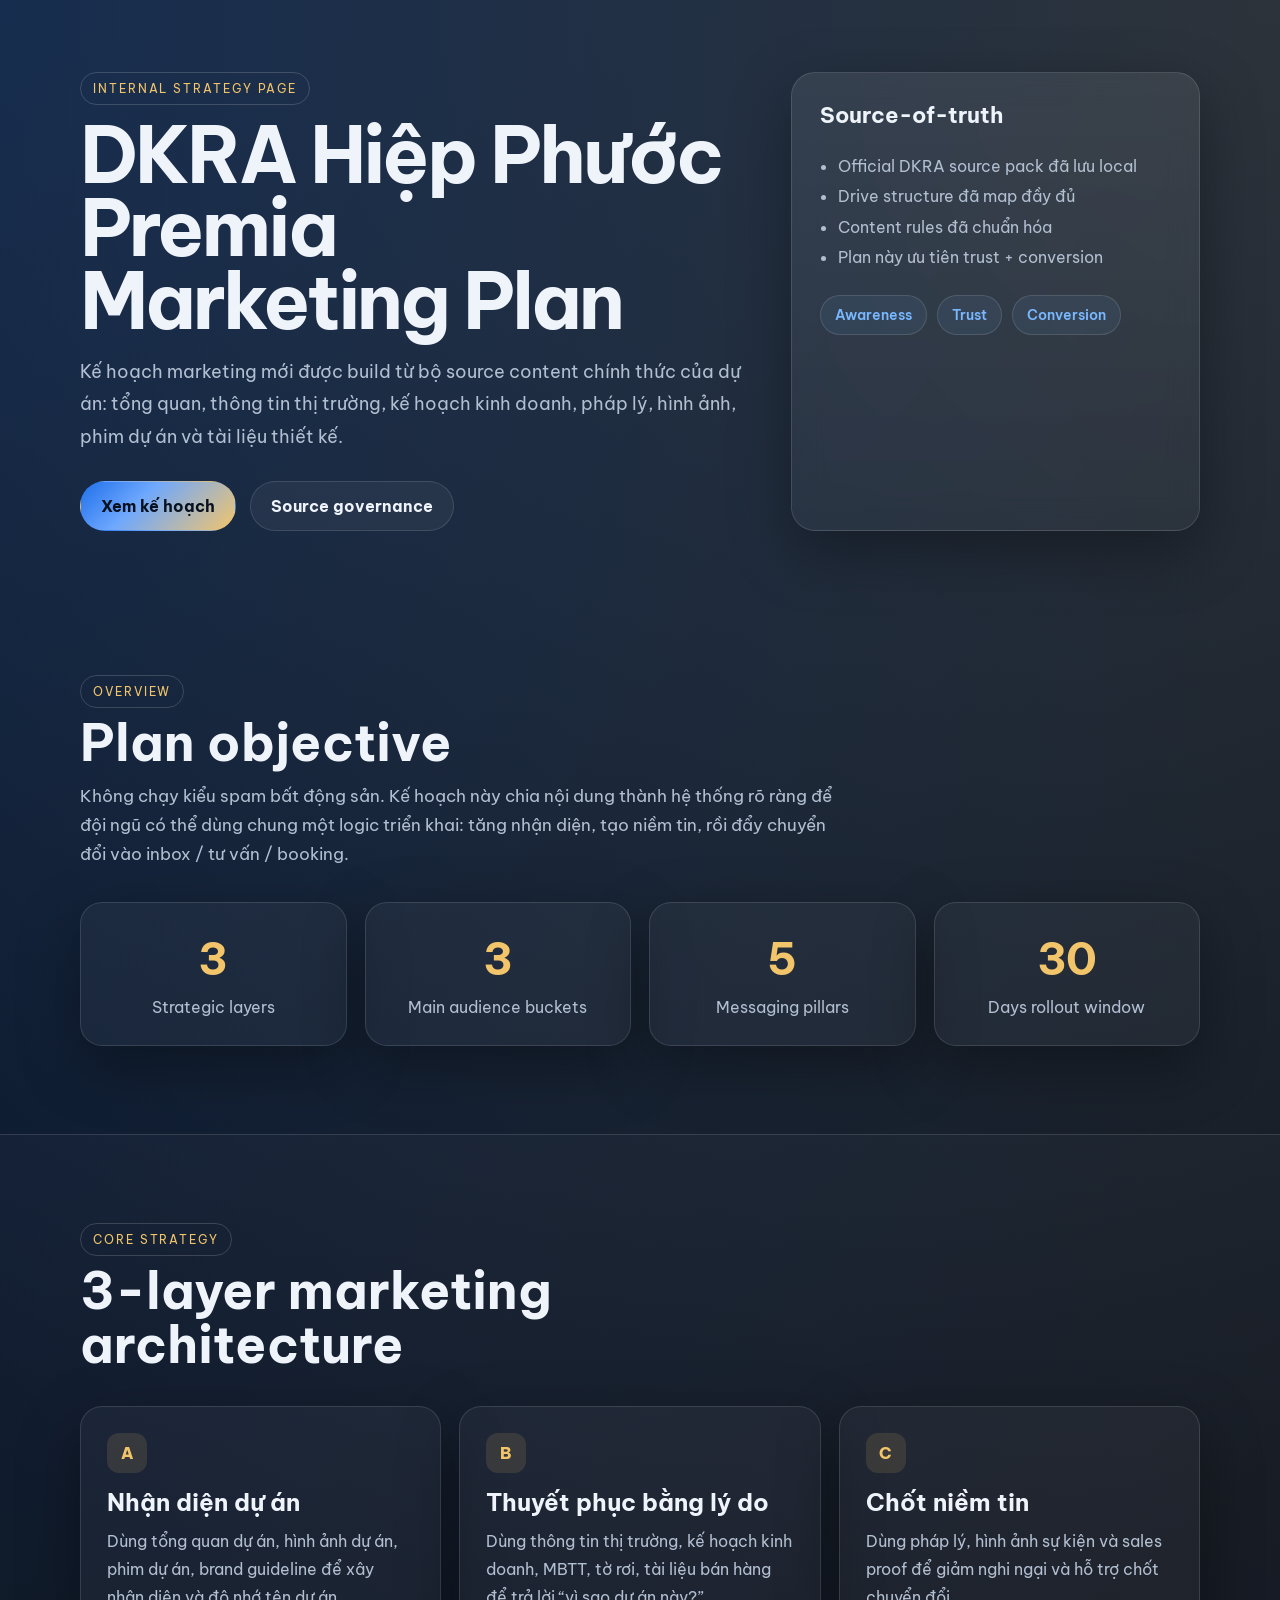
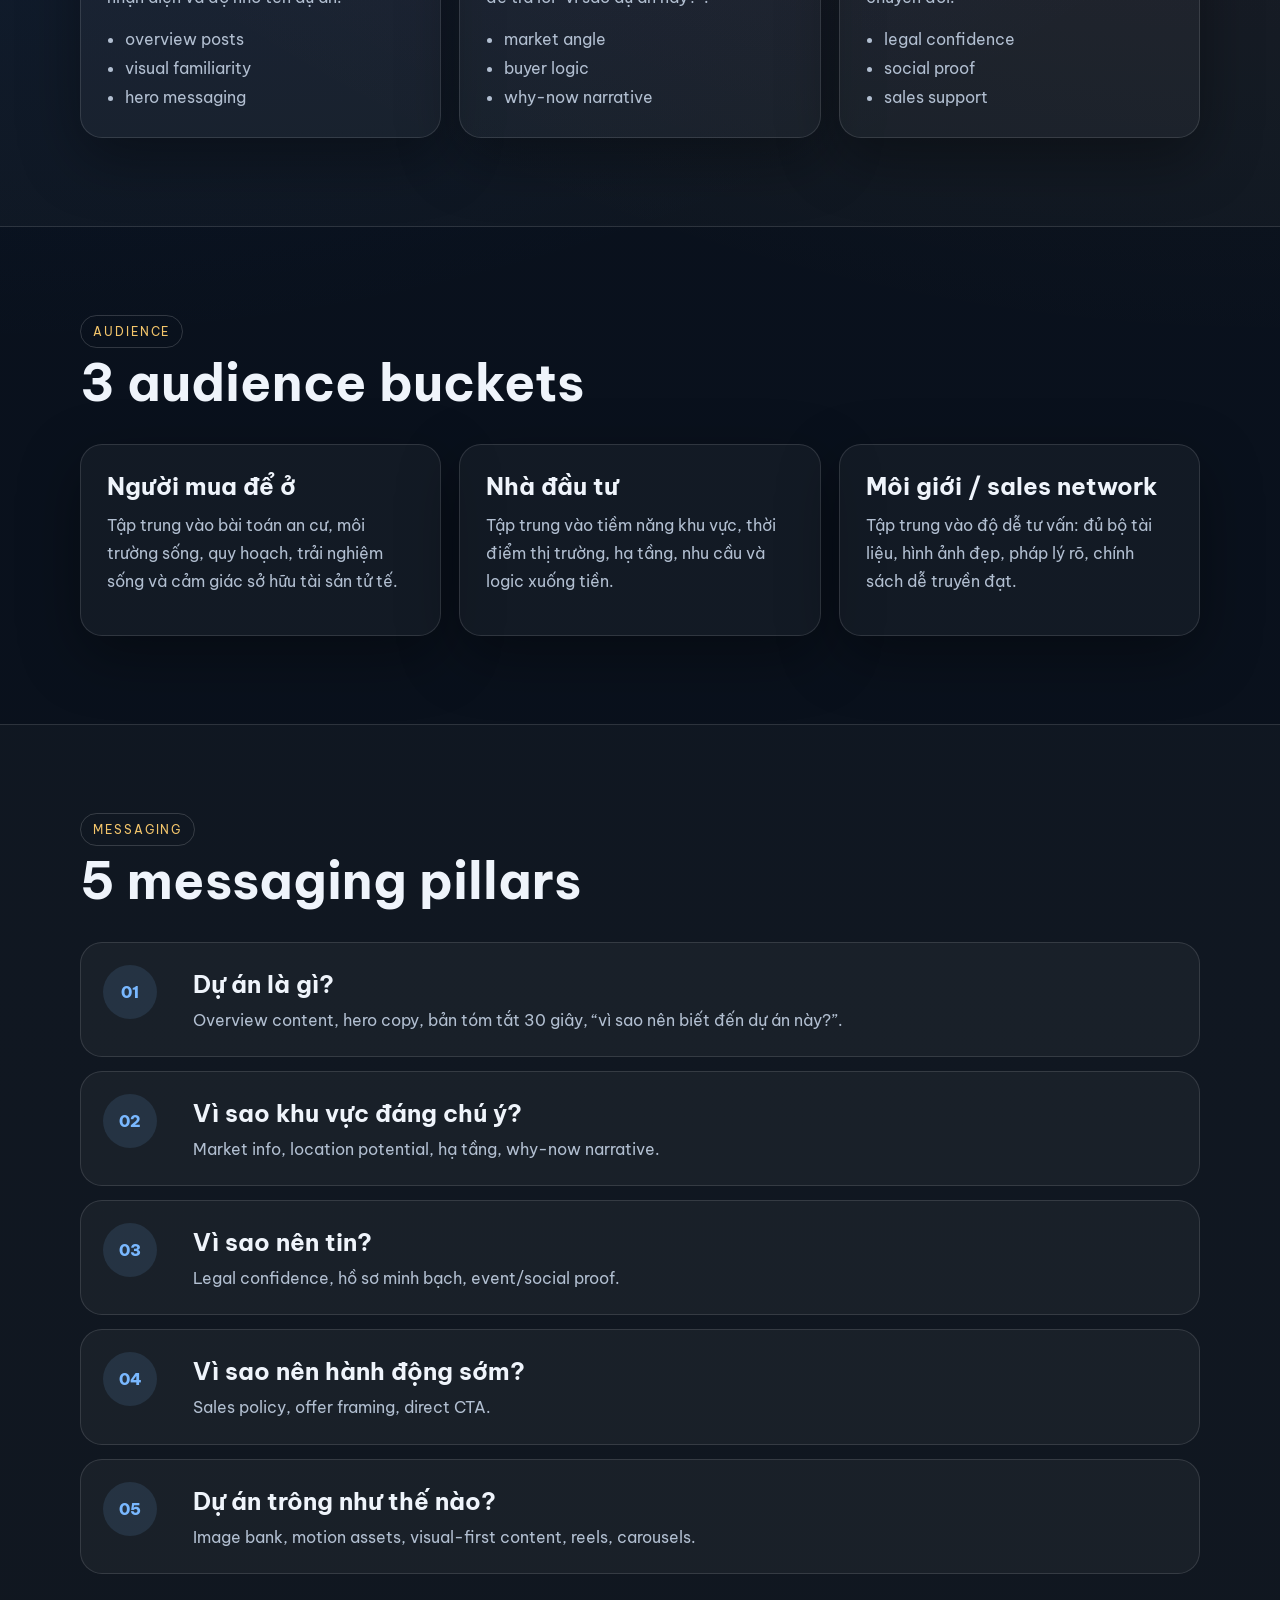
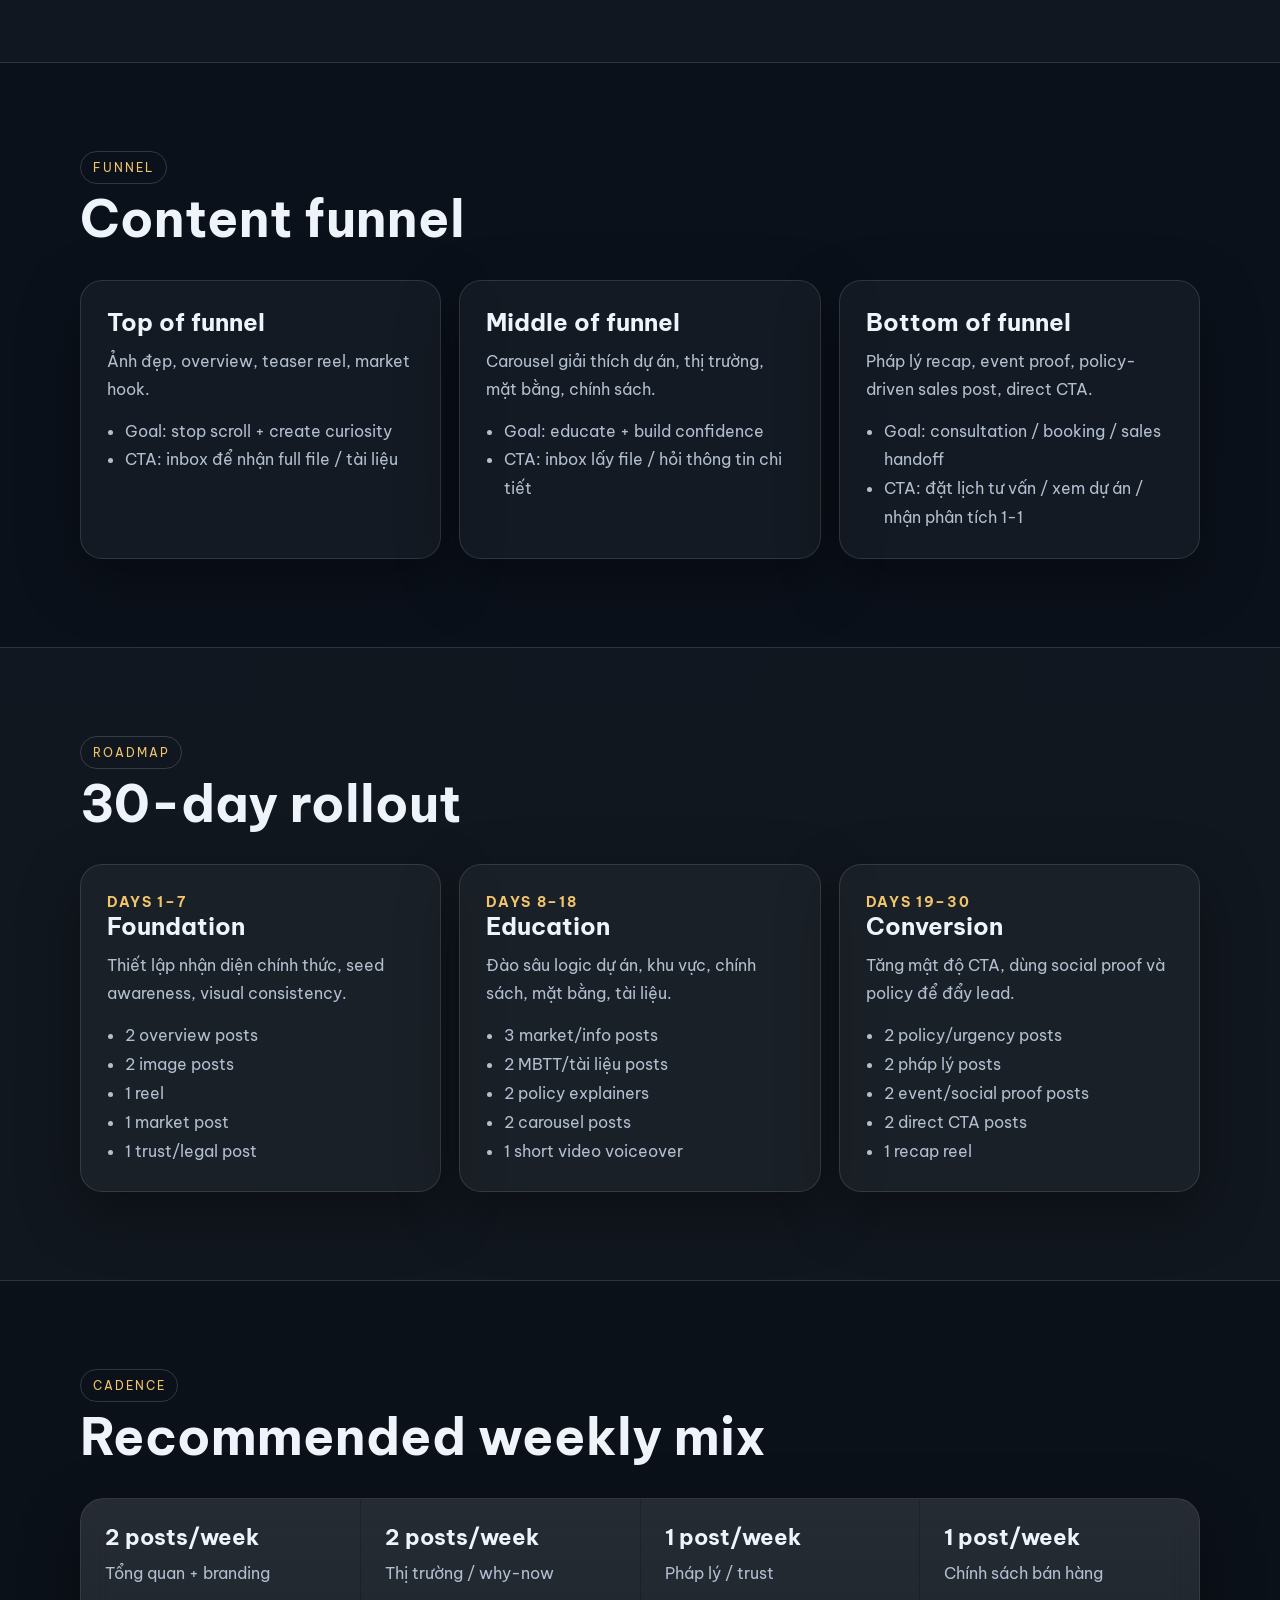
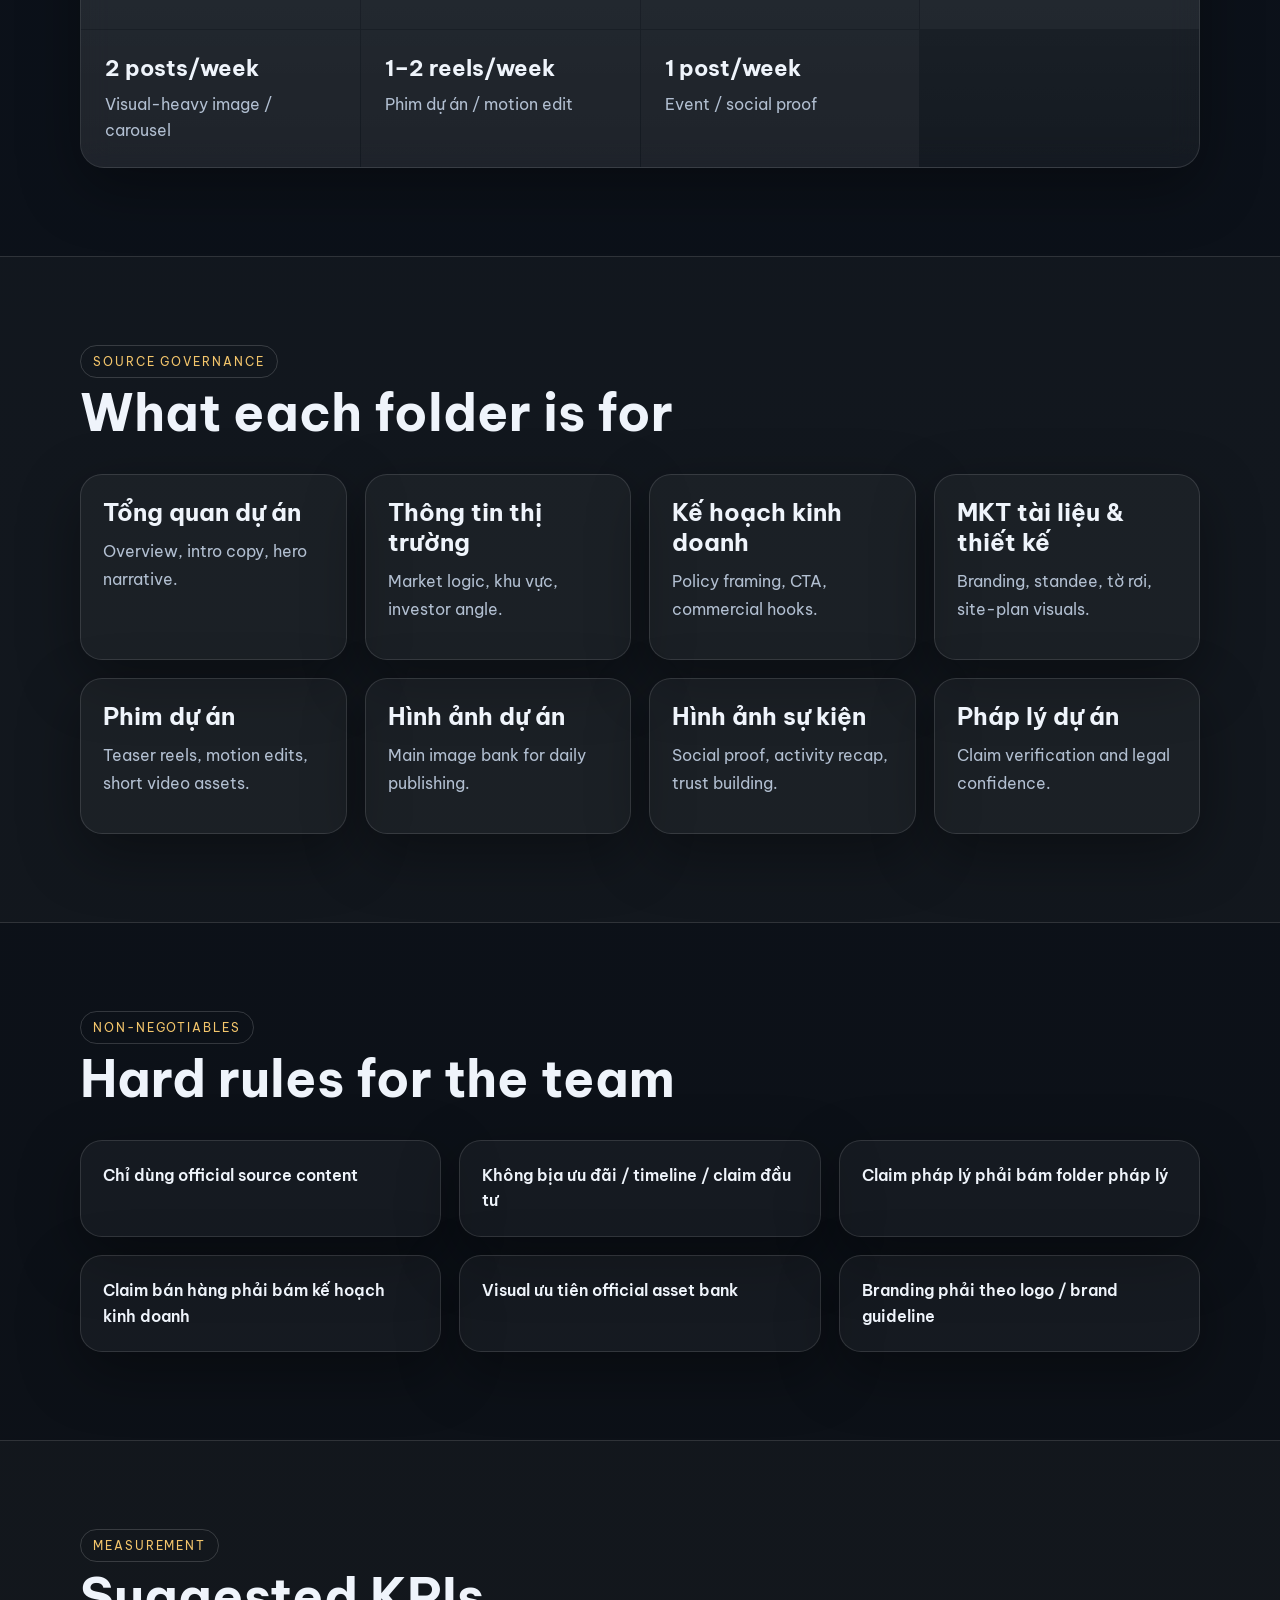
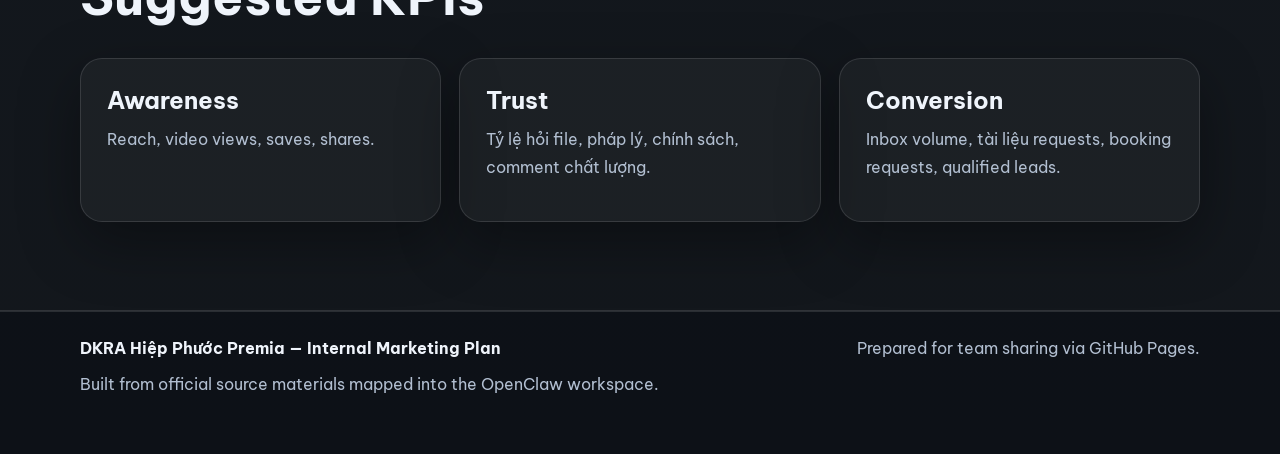
==== index.html @ 844ad2e3 "Initial DKRA Hiep Phuoc Premia marketing plan landing page" ====
<!doctype html>
<html lang="vi">
<head>
  <meta charset="utf-8" />
  <meta name="viewport" content="width=device-width, initial-scale=1" />
  <title>DKRA Hiệp Phước Premia — Marketing Plan</title>
  <meta name="description" content="Landing page nội bộ trình bày marketing plan cho DKRA Hiệp Phước Premia, xây dựng từ bộ source content chính thức." />
  <link rel="preconnect" href="https://fonts.googleapis.com">
  <link rel="preconnect" href="https://fonts.gstatic.com" crossorigin>
  <link href="https://fonts.googleapis.com/css2?family=Be+Vietnam+Pro:wght@400;500;600;700;800&display=swap" rel="stylesheet">
  <link rel="stylesheet" href="./styles.css" />
</head>
<body>
  <div class="page-shell">
    <header class="hero">
      <div class="container hero-grid">
        <div class="hero-copy">
          <span class="kicker">INTERNAL STRATEGY PAGE</span>
          <h1>DKRA Hiệp Phước Premia<br/>Marketing Plan</h1>
          <p class="lede">
            Kế hoạch marketing mới được build từ bộ source content chính thức của dự án:
            tổng quan, thông tin thị trường, kế hoạch kinh doanh, pháp lý, hình ảnh, phim dự án và tài liệu thiết kế.
          </p>
          <div class="hero-actions">
            <a class="btn btn-primary" href="#plan">Xem kế hoạch</a>
            <a class="btn btn-secondary" href="#sources">Source governance</a>
          </div>
        </div>
        <div class="hero-card glass">
          <h3>Source-of-truth</h3>
          <ul>
            <li>Official DKRA source pack đã lưu local</li>
            <li>Drive structure đã map đầy đủ</li>
            <li>Content rules đã chuẩn hóa</li>
            <li>Plan này ưu tiên trust + conversion</li>
          </ul>
          <div class="pill-row">
            <span>Awareness</span>
            <span>Trust</span>
            <span>Conversion</span>
          </div>
        </div>
      </div>
    </header>

    <main>
      <section class="section" id="overview">
        <div class="container">
          <div class="section-head">
            <span class="eyebrow">Overview</span>
            <h2>Plan objective</h2>
            <p>
              Không chạy kiểu spam bất động sản. Kế hoạch này chia nội dung thành hệ thống rõ ràng để đội ngũ có thể
              dùng chung một logic triển khai: tăng nhận diện, tạo niềm tin, rồi đẩy chuyển đổi vào inbox / tư vấn / booking.
            </p>
          </div>
          <div class="stats-grid">
            <article class="stat-card"><strong>3</strong><span>Strategic layers</span></article>
            <article class="stat-card"><strong>3</strong><span>Main audience buckets</span></article>
            <article class="stat-card"><strong>5</strong><span>Messaging pillars</span></article>
            <article class="stat-card"><strong>30</strong><span>Days rollout window</span></article>
          </div>
        </div>
      </section>

      <section class="section alt" id="plan">
        <div class="container">
          <div class="section-head">
            <span class="eyebrow">Core strategy</span>
            <h2>3-layer marketing architecture</h2>
          </div>
          <div class="card-grid three">
            <article class="info-card">
              <div class="num">A</div>
              <h3>Nhận diện dự án</h3>
              <p>Dùng tổng quan dự án, hình ảnh dự án, phim dự án, brand guideline để xây nhận diện và độ nhớ tên dự án.</p>
              <ul>
                <li>overview posts</li>
                <li>visual familiarity</li>
                <li>hero messaging</li>
              </ul>
            </article>
            <article class="info-card">
              <div class="num">B</div>
              <h3>Thuyết phục bằng lý do</h3>
              <p>Dùng thông tin thị trường, kế hoạch kinh doanh, MBTT, tờ rơi, tài liệu bán hàng để trả lời “vì sao dự án này?”.</p>
              <ul>
                <li>market angle</li>
                <li>buyer logic</li>
                <li>why-now narrative</li>
              </ul>
            </article>
            <article class="info-card">
              <div class="num">C</div>
              <h3>Chốt niềm tin</h3>
              <p>Dùng pháp lý, hình ảnh sự kiện và sales proof để giảm nghi ngại và hỗ trợ chốt chuyển đổi.</p>
              <ul>
                <li>legal confidence</li>
                <li>social proof</li>
                <li>sales support</li>
              </ul>
            </article>
          </div>
        </div>
      </section>

      <section class="section" id="audience">
        <div class="container">
          <div class="section-head">
            <span class="eyebrow">Audience</span>
            <h2>3 audience buckets</h2>
          </div>
          <div class="card-grid three">
            <article class="info-card compact">
              <h3>Người mua để ở</h3>
              <p>Tập trung vào bài toán an cư, môi trường sống, quy hoạch, trải nghiệm sống và cảm giác sở hữu tài sản tử tế.</p>
            </article>
            <article class="info-card compact">
              <h3>Nhà đầu tư</h3>
              <p>Tập trung vào tiềm năng khu vực, thời điểm thị trường, hạ tầng, nhu cầu và logic xuống tiền.</p>
            </article>
            <article class="info-card compact">
              <h3>Môi giới / sales network</h3>
              <p>Tập trung vào độ dễ tư vấn: đủ bộ tài liệu, hình ảnh đẹp, pháp lý rõ, chính sách dễ truyền đạt.</p>
            </article>
          </div>
        </div>
      </section>

      <section class="section alt" id="pillars">
        <div class="container">
          <div class="section-head">
            <span class="eyebrow">Messaging</span>
            <h2>5 messaging pillars</h2>
          </div>
          <div class="timeline">
            <div class="timeline-item"><span>01</span><div><h3>Dự án là gì?</h3><p>Overview content, hero copy, bản tóm tắt 30 giây, “vì sao nên biết đến dự án này?”.</p></div></div>
            <div class="timeline-item"><span>02</span><div><h3>Vì sao khu vực đáng chú ý?</h3><p>Market info, location potential, hạ tầng, why-now narrative.</p></div></div>
            <div class="timeline-item"><span>03</span><div><h3>Vì sao nên tin?</h3><p>Legal confidence, hồ sơ minh bạch, event/social proof.</p></div></div>
            <div class="timeline-item"><span>04</span><div><h3>Vì sao nên hành động sớm?</h3><p>Sales policy, offer framing, direct CTA.</p></div></div>
            <div class="timeline-item"><span>05</span><div><h3>Dự án trông như thế nào?</h3><p>Image bank, motion assets, visual-first content, reels, carousels.</p></div></div>
          </div>
        </div>
      </section>

      <section class="section" id="funnel">
        <div class="container">
          <div class="section-head">
            <span class="eyebrow">Funnel</span>
            <h2>Content funnel</h2>
          </div>
          <div class="card-grid three">
            <article class="info-card">
              <h3>Top of funnel</h3>
              <p>Ảnh đẹp, overview, teaser reel, market hook.</p>
              <ul>
                <li>Goal: stop scroll + create curiosity</li>
                <li>CTA: inbox để nhận full file / tài liệu</li>
              </ul>
            </article>
            <article class="info-card">
              <h3>Middle of funnel</h3>
              <p>Carousel giải thích dự án, thị trường, mặt bằng, chính sách.</p>
              <ul>
                <li>Goal: educate + build confidence</li>
                <li>CTA: inbox lấy file / hỏi thông tin chi tiết</li>
              </ul>
            </article>
            <article class="info-card">
              <h3>Bottom of funnel</h3>
              <p>Pháp lý recap, event proof, policy-driven sales post, direct CTA.</p>
              <ul>
                <li>Goal: consultation / booking / sales handoff</li>
                <li>CTA: đặt lịch tư vấn / xem dự án / nhận phân tích 1-1</li>
              </ul>
            </article>
          </div>
        </div>
      </section>

      <section class="section alt" id="roadmap">
        <div class="container">
          <div class="section-head">
            <span class="eyebrow">Roadmap</span>
            <h2>30-day rollout</h2>
          </div>
          <div class="phase-grid">
            <article class="phase-card">
              <span>Days 1–7</span>
              <h3>Foundation</h3>
              <p>Thiết lập nhận diện chính thức, seed awareness, visual consistency.</p>
              <ul>
                <li>2 overview posts</li>
                <li>2 image posts</li>
                <li>1 reel</li>
                <li>1 market post</li>
                <li>1 trust/legal post</li>
              </ul>
            </article>
            <article class="phase-card">
              <span>Days 8–18</span>
              <h3>Education</h3>
              <p>Đào sâu logic dự án, khu vực, chính sách, mặt bằng, tài liệu.</p>
              <ul>
                <li>3 market/info posts</li>
                <li>2 MBTT/tài liệu posts</li>
                <li>2 policy explainers</li>
                <li>2 carousel posts</li>
                <li>1 short video voiceover</li>
              </ul>
            </article>
            <article class="phase-card">
              <span>Days 19–30</span>
              <h3>Conversion</h3>
              <p>Tăng mật độ CTA, dùng social proof và policy để đẩy lead.</p>
              <ul>
                <li>2 policy/urgency posts</li>
                <li>2 pháp lý posts</li>
                <li>2 event/social proof posts</li>
                <li>2 direct CTA posts</li>
                <li>1 recap reel</li>
              </ul>
            </article>
          </div>
        </div>
      </section>

      <section class="section" id="cadence">
        <div class="container">
          <div class="section-head">
            <span class="eyebrow">Cadence</span>
            <h2>Recommended weekly mix</h2>
          </div>
          <div class="mix-board glass">
            <div><strong>2 posts/week</strong><span>Tổng quan + branding</span></div>
            <div><strong>2 posts/week</strong><span>Thị trường / why-now</span></div>
            <div><strong>1 post/week</strong><span>Pháp lý / trust</span></div>
            <div><strong>1 post/week</strong><span>Chính sách bán hàng</span></div>
            <div><strong>2 posts/week</strong><span>Visual-heavy image / carousel</span></div>
            <div><strong>1–2 reels/week</strong><span>Phim dự án / motion edit</span></div>
            <div><strong>1 post/week</strong><span>Event / social proof</span></div>
          </div>
        </div>
      </section>

      <section class="section alt" id="sources">
        <div class="container">
          <div class="section-head">
            <span class="eyebrow">Source governance</span>
            <h2>What each folder is for</h2>
          </div>
          <div class="source-grid">
            <article><h3>Tổng quan dự án</h3><p>Overview, intro copy, hero narrative.</p></article>
            <article><h3>Thông tin thị trường</h3><p>Market logic, khu vực, investor angle.</p></article>
            <article><h3>Kế hoạch kinh doanh</h3><p>Policy framing, CTA, commercial hooks.</p></article>
            <article><h3>MKT tài liệu & thiết kế</h3><p>Branding, standee, tờ rơi, site-plan visuals.</p></article>
            <article><h3>Phim dự án</h3><p>Teaser reels, motion edits, short video assets.</p></article>
            <article><h3>Hình ảnh dự án</h3><p>Main image bank for daily publishing.</p></article>
            <article><h3>Hình ảnh sự kiện</h3><p>Social proof, activity recap, trust building.</p></article>
            <article><h3>Pháp lý dự án</h3><p>Claim verification and legal confidence.</p></article>
          </div>
        </div>
      </section>

      <section class="section" id="rules">
        <div class="container">
          <div class="section-head">
            <span class="eyebrow">Non-negotiables</span>
            <h2>Hard rules for the team</h2>
          </div>
          <div class="rules-grid">
            <div class="rule">Chỉ dùng official source content</div>
            <div class="rule">Không bịa ưu đãi / timeline / claim đầu tư</div>
            <div class="rule">Claim pháp lý phải bám folder pháp lý</div>
            <div class="rule">Claim bán hàng phải bám kế hoạch kinh doanh</div>
            <div class="rule">Visual ưu tiên official asset bank</div>
            <div class="rule">Branding phải theo logo / brand guideline</div>
          </div>
        </div>
      </section>

      <section class="section alt" id="kpi">
        <div class="container">
          <div class="section-head">
            <span class="eyebrow">Measurement</span>
            <h2>Suggested KPIs</h2>
          </div>
          <div class="card-grid three">
            <article class="info-card compact"><h3>Awareness</h3><p>Reach, video views, saves, shares.</p></article>
            <article class="info-card compact"><h3>Trust</h3><p>Tỷ lệ hỏi file, pháp lý, chính sách, comment chất lượng.</p></article>
            <article class="info-card compact"><h3>Conversion</h3><p>Inbox volume, tài liệu requests, booking requests, qualified leads.</p></article>
          </div>
        </div>
      </section>
    </main>

    <footer class="footer">
      <div class="container footer-wrap">
        <div>
          <strong>DKRA Hiệp Phước Premia — Internal Marketing Plan</strong>
          <p>Built from official source materials mapped into the OpenClaw workspace.</p>
        </div>
        <div class="footer-note">Prepared for team sharing via GitHub Pages.</div>
      </div>
    </footer>
  </div>
</body>
</html>
---- styles.css ----
:root {
  --bg: #0d1117;
  --panel: rgba(255,255,255,0.06);
  --panel-strong: rgba(255,255,255,0.1);
  --text: #eff4fb;
  --muted: #b2bfd1;
  --line: rgba(255,255,255,0.12);
  --gold: #f3c56b;
  --blue: #79b8ff;
  --accent: linear-gradient(135deg, #1f6feb 0%, #6ea8fe 38%, #f3c56b 100%);
  --radius: 24px;
  --shadow: 0 20px 60px rgba(0,0,0,0.35);
}

* { box-sizing: border-box; }
html { scroll-behavior: smooth; }
body {
  margin: 0;
  font-family: "Be Vietnam Pro", system-ui, sans-serif;
  background:
    radial-gradient(circle at top left, rgba(31,111,235,0.22), transparent 28%),
    radial-gradient(circle at top right, rgba(243,197,107,0.16), transparent 28%),
    linear-gradient(180deg, #08111f 0%, #0d1117 100%);
  color: var(--text);
}

a { color: inherit; text-decoration: none; }
.container { width: min(1120px, calc(100% - 32px)); margin: 0 auto; }
.section { padding: 88px 0; }
.section.alt { background: rgba(255,255,255,0.025); border-top: 1px solid var(--line); border-bottom: 1px solid var(--line); }
.section-head { max-width: 760px; margin-bottom: 34px; }
.section-head h2 { margin: 8px 0 12px; font-size: clamp(32px, 4vw, 52px); line-height: 1.05; }
.section-head p { margin: 0; color: var(--muted); font-size: 17px; line-height: 1.7; }
.eyebrow, .kicker {
  display: inline-block;
  padding: 8px 12px;
  border: 1px solid rgba(255,255,255,0.16);
  border-radius: 999px;
  color: var(--gold);
  font-size: 12px;
  letter-spacing: .16em;
  text-transform: uppercase;
}
.hero { padding: 72px 0 56px; }
.hero-grid {
  display: grid;
  grid-template-columns: 1.25fr .75fr;
  gap: 28px;
  align-items: stretch;
}
.hero-copy h1 {
  margin: 14px 0 16px;
  font-size: clamp(40px, 6vw, 78px);
  line-height: 0.95;
  letter-spacing: -0.04em;
}
.lede { color: var(--muted); font-size: 18px; line-height: 1.8; max-width: 760px; }
.hero-actions { display: flex; gap: 14px; margin-top: 28px; flex-wrap: wrap; }
.btn {
  display: inline-flex; align-items: center; justify-content: center;
  min-height: 50px; padding: 0 20px; border-radius: 999px; font-weight: 700;
  border: 1px solid transparent; transition: .2s ease;
}
.btn:hover { transform: translateY(-1px); }
.btn-primary { background: var(--accent); color: #08111f; }
.btn-secondary { border-color: var(--line); background: rgba(255,255,255,0.05); }
.glass {
  background: linear-gradient(180deg, rgba(255,255,255,0.08), rgba(255,255,255,0.04));
  border: 1px solid var(--line);
  backdrop-filter: blur(16px);
  border-radius: var(--radius);
  box-shadow: var(--shadow);
}
.hero-card { padding: 28px; }
.hero-card h3 { margin-top: 0; font-size: 22px; }
.hero-card ul { margin: 0; padding-left: 18px; color: var(--muted); line-height: 1.9; }
.pill-row { display: flex; gap: 10px; flex-wrap: wrap; margin-top: 22px; }
.pill-row span {
  border: 1px solid var(--line); color: var(--blue); padding: 10px 14px; border-radius: 999px;
  background: rgba(121,184,255,0.08); font-size: 14px; font-weight: 600;
}
.stats-grid, .card-grid, .source-grid, .rules-grid, .phase-grid { display: grid; gap: 18px; }
.stats-grid { grid-template-columns: repeat(4, 1fr); }
.stat-card, .info-card, .phase-card, .source-grid article, .rule {
  background: rgba(255,255,255,0.04);
  border: 1px solid var(--line);
  border-radius: 22px;
  box-shadow: var(--shadow);
}
.stat-card { padding: 28px 20px; text-align: center; }
.stat-card strong { display: block; font-size: 44px; color: var(--gold); margin-bottom: 10px; }
.stat-card span { color: var(--muted); }
.card-grid.three { grid-template-columns: repeat(3, 1fr); }
.info-card { padding: 26px; }
.info-card.compact { min-height: 100%; }
.info-card h3, .phase-card h3, .source-grid article h3 { margin: 0 0 10px; font-size: 24px; }
.info-card p, .phase-card p, .source-grid article p { color: var(--muted); line-height: 1.75; margin: 0 0 14px; }
.info-card ul, .phase-card ul { margin: 0; padding-left: 18px; color: var(--muted); line-height: 1.8; }
.num {
  width: 40px; height: 40px; border-radius: 12px; display: grid; place-items: center;
  background: rgba(243,197,107,0.12); color: var(--gold); font-weight: 800; margin-bottom: 14px;
}
.timeline { display: grid; gap: 14px; }
.timeline-item {
  display: grid; grid-template-columns: 72px 1fr; gap: 18px; align-items: start;
  padding: 22px; border: 1px solid var(--line); border-radius: 22px; background: rgba(255,255,255,0.04);
}
.timeline-item span {
  width: 54px; height: 54px; display: grid; place-items: center; border-radius: 50%;
  background: rgba(121,184,255,0.12); color: var(--blue); font-weight: 800;
}
.timeline-item h3 { margin: 4px 0 8px; font-size: 24px; }
.timeline-item p { margin: 0; color: var(--muted); line-height: 1.7; }
.phase-grid { grid-template-columns: repeat(3, 1fr); }
.phase-card { padding: 26px; }
.phase-card span { color: var(--gold); font-size: 14px; font-weight: 700; text-transform: uppercase; letter-spacing: .12em; }
.mix-board {
  display: grid; grid-template-columns: repeat(4, 1fr); gap: 1px; overflow: hidden;
}
.mix-board > div { padding: 24px; background: rgba(255,255,255,0.04); min-height: 130px; }
.mix-board strong { display: block; margin-bottom: 10px; font-size: 22px; }
.mix-board span { color: var(--muted); line-height: 1.6; }
.source-grid { grid-template-columns: repeat(4, 1fr); }
.source-grid article { padding: 22px; }
.rules-grid { grid-template-columns: repeat(3, 1fr); }
.rule { padding: 22px; font-weight: 600; line-height: 1.6; }
.footer { border-top: 1px solid var(--line); padding: 26px 0 44px; }
.footer-wrap { display: flex; justify-content: space-between; gap: 20px; color: var(--muted); }
.footer strong { display: block; color: var(--text); margin-bottom: 8px; }

@media (max-width: 980px) {
  .hero-grid, .stats-grid, .card-grid.three, .phase-grid, .source-grid, .rules-grid, .mix-board {
    grid-template-columns: 1fr;
  }
  .hero { padding-top: 48px; }
  .timeline-item { grid-template-columns: 56px 1fr; }
  .footer-wrap { flex-direction: column; }
}
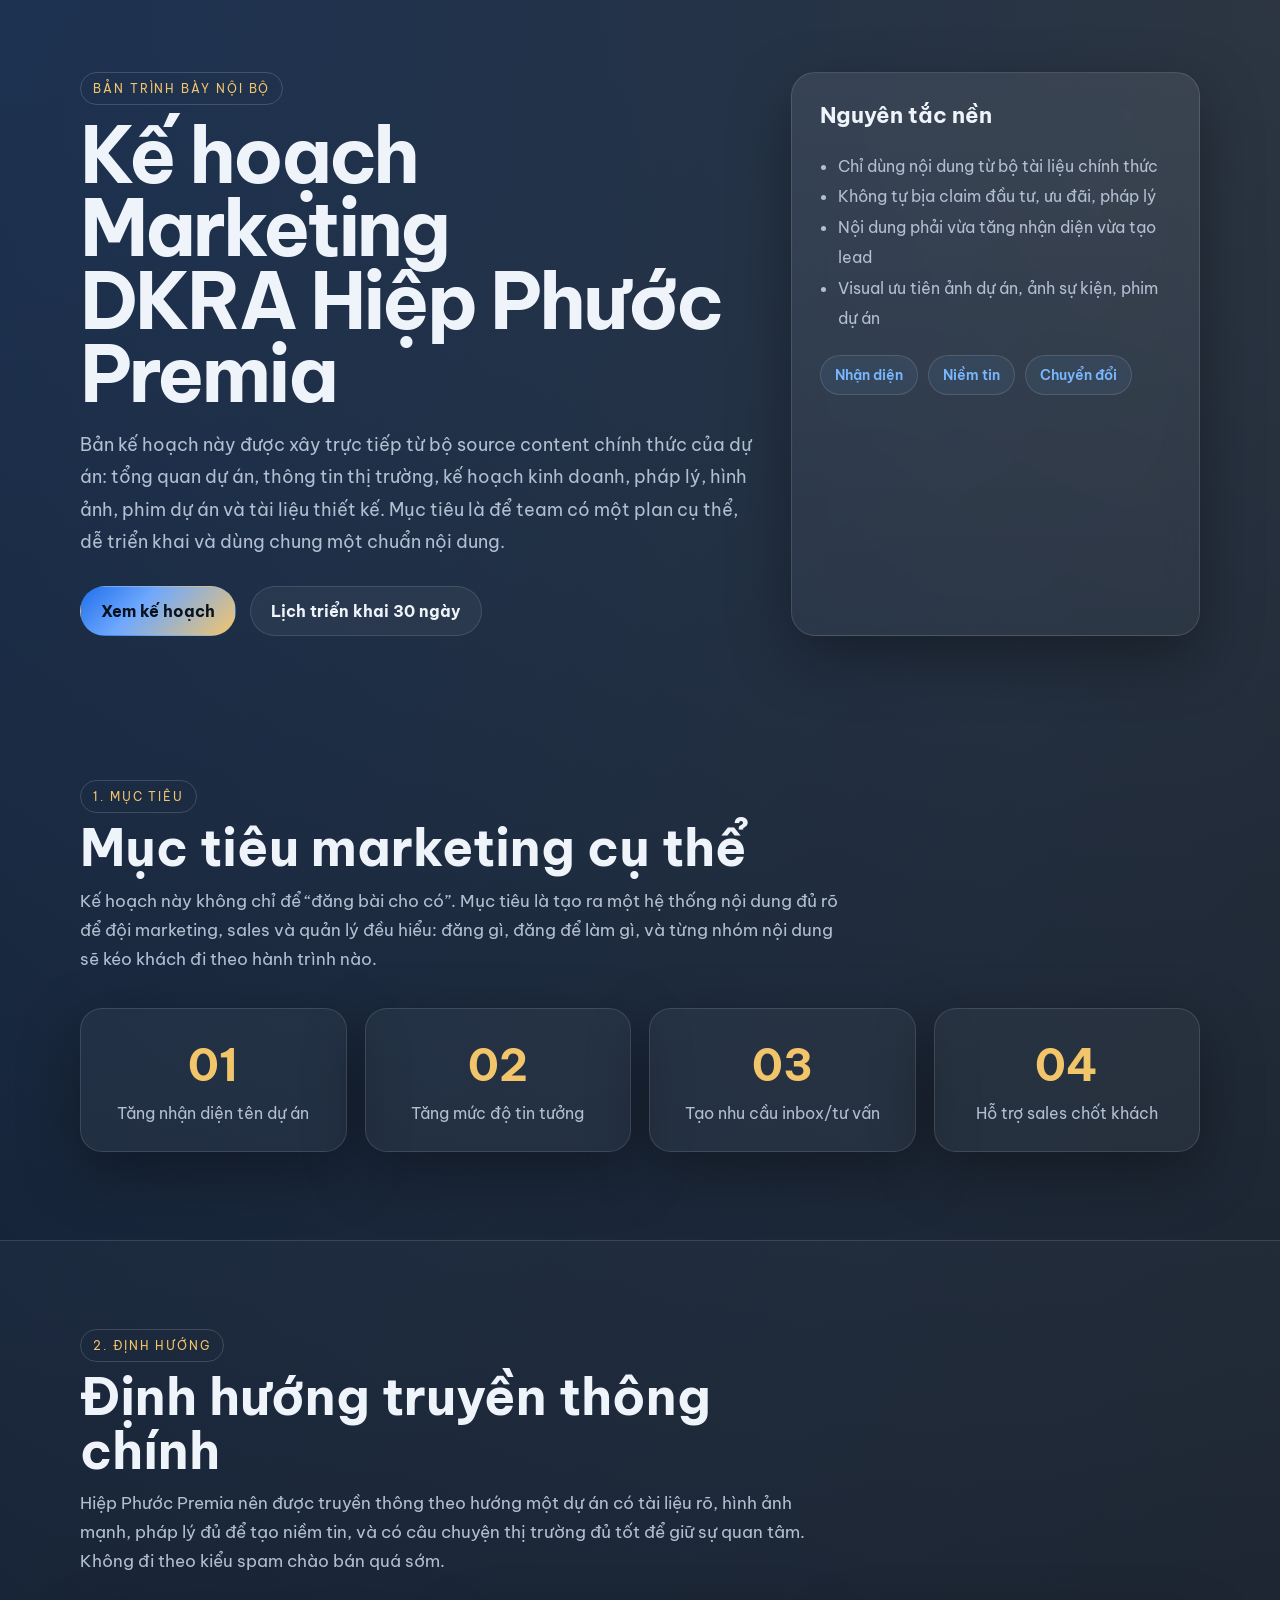
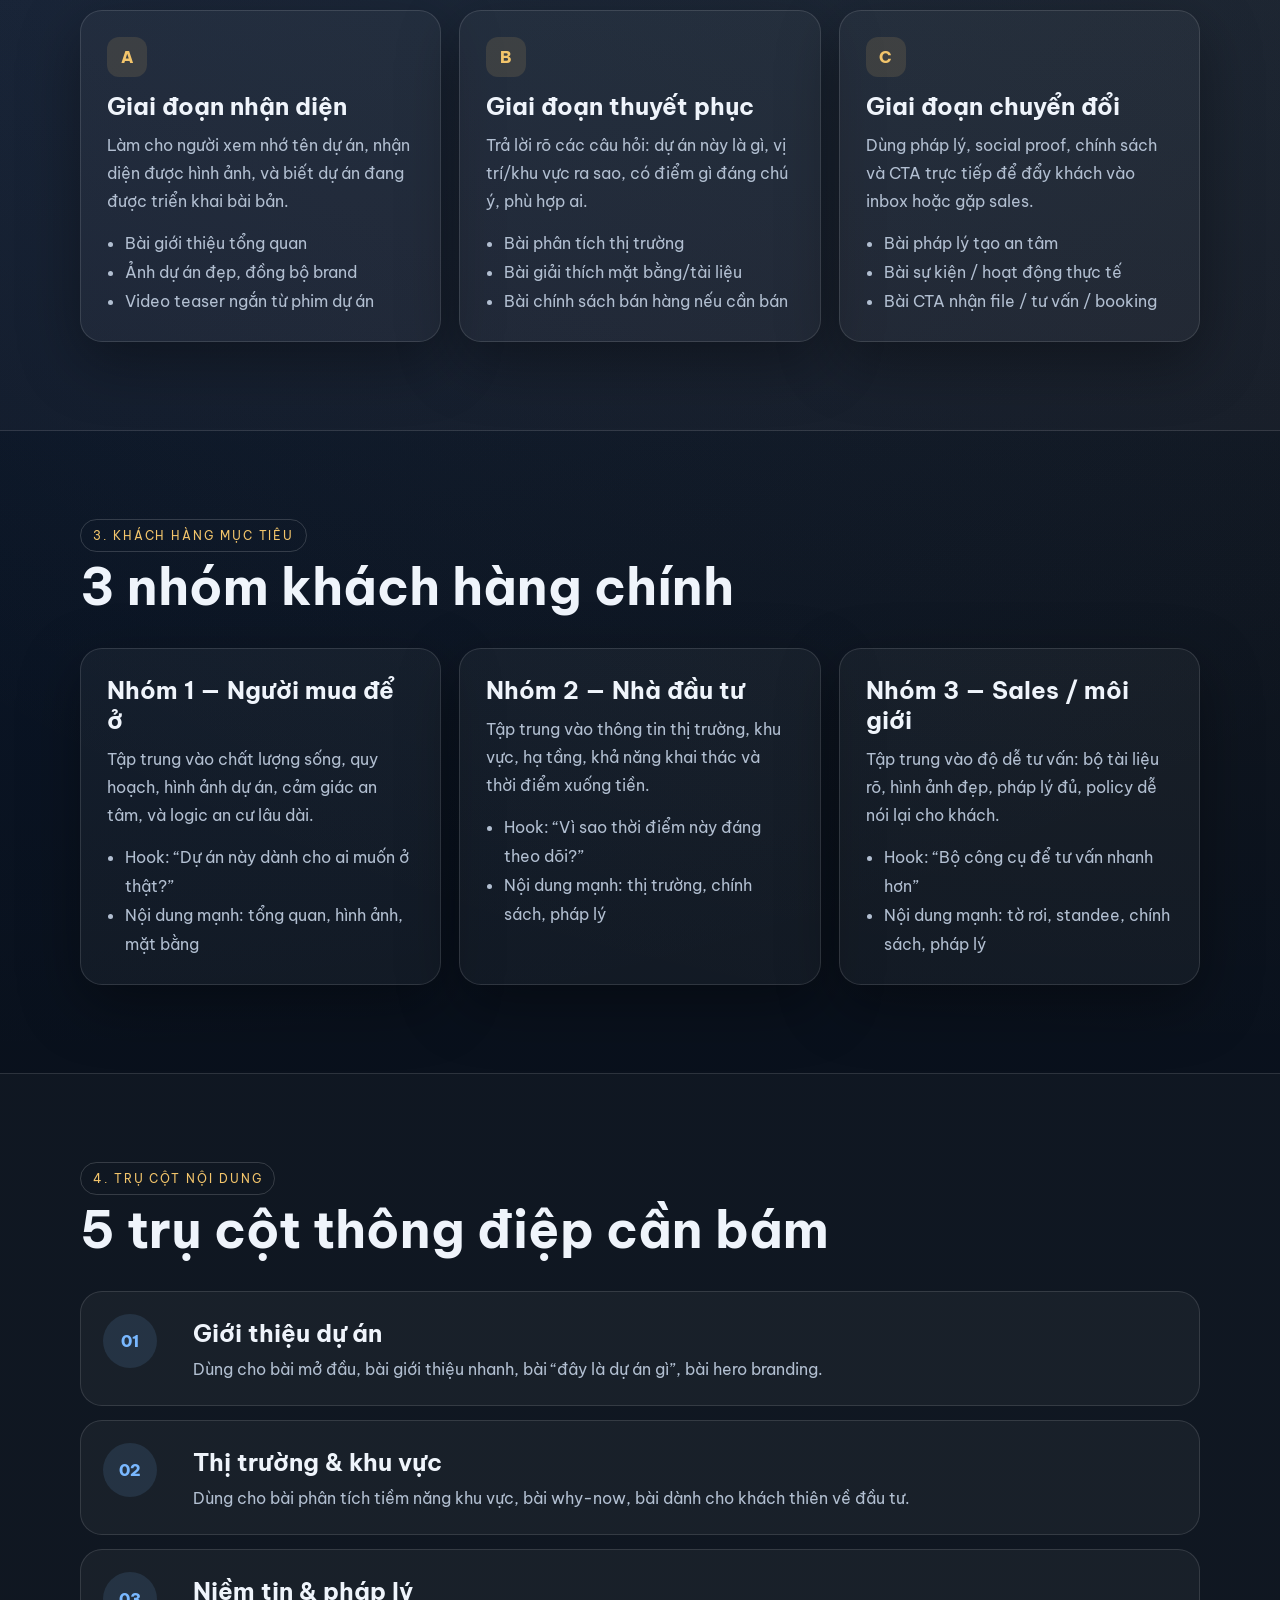
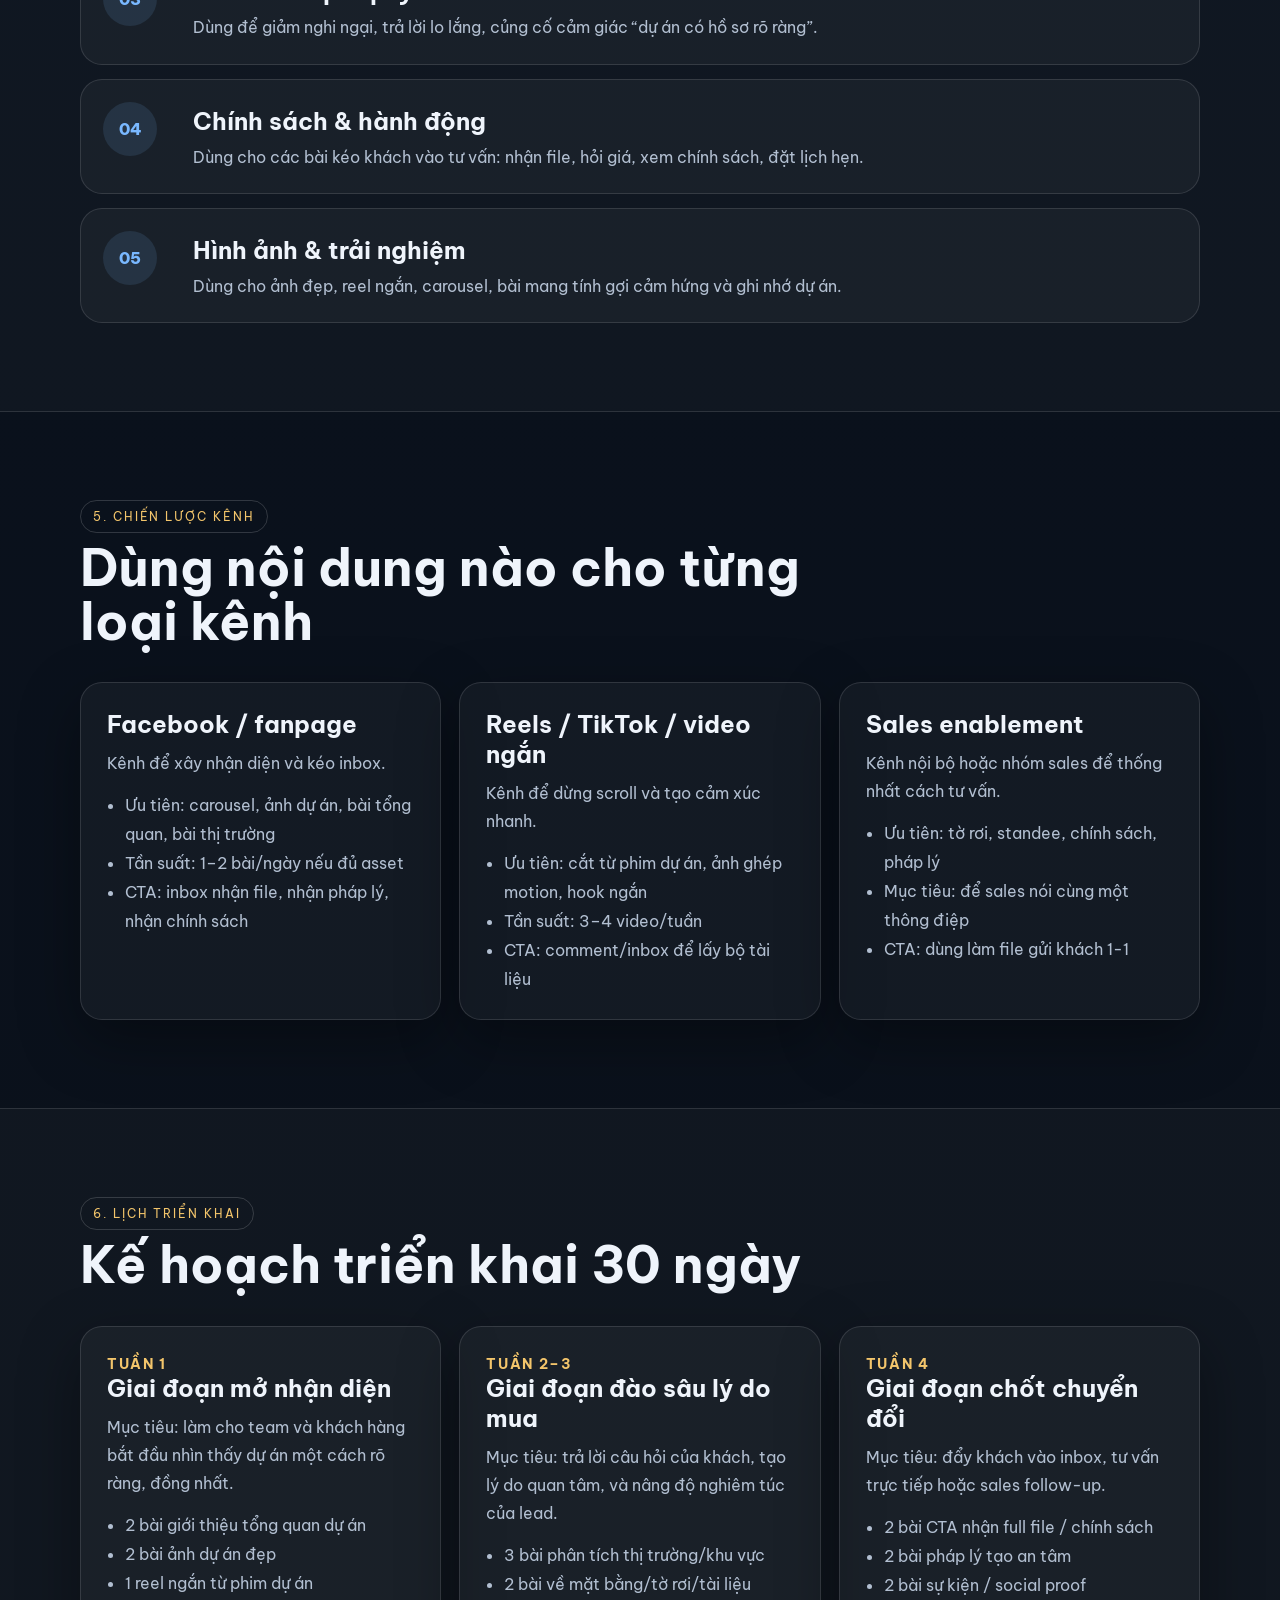
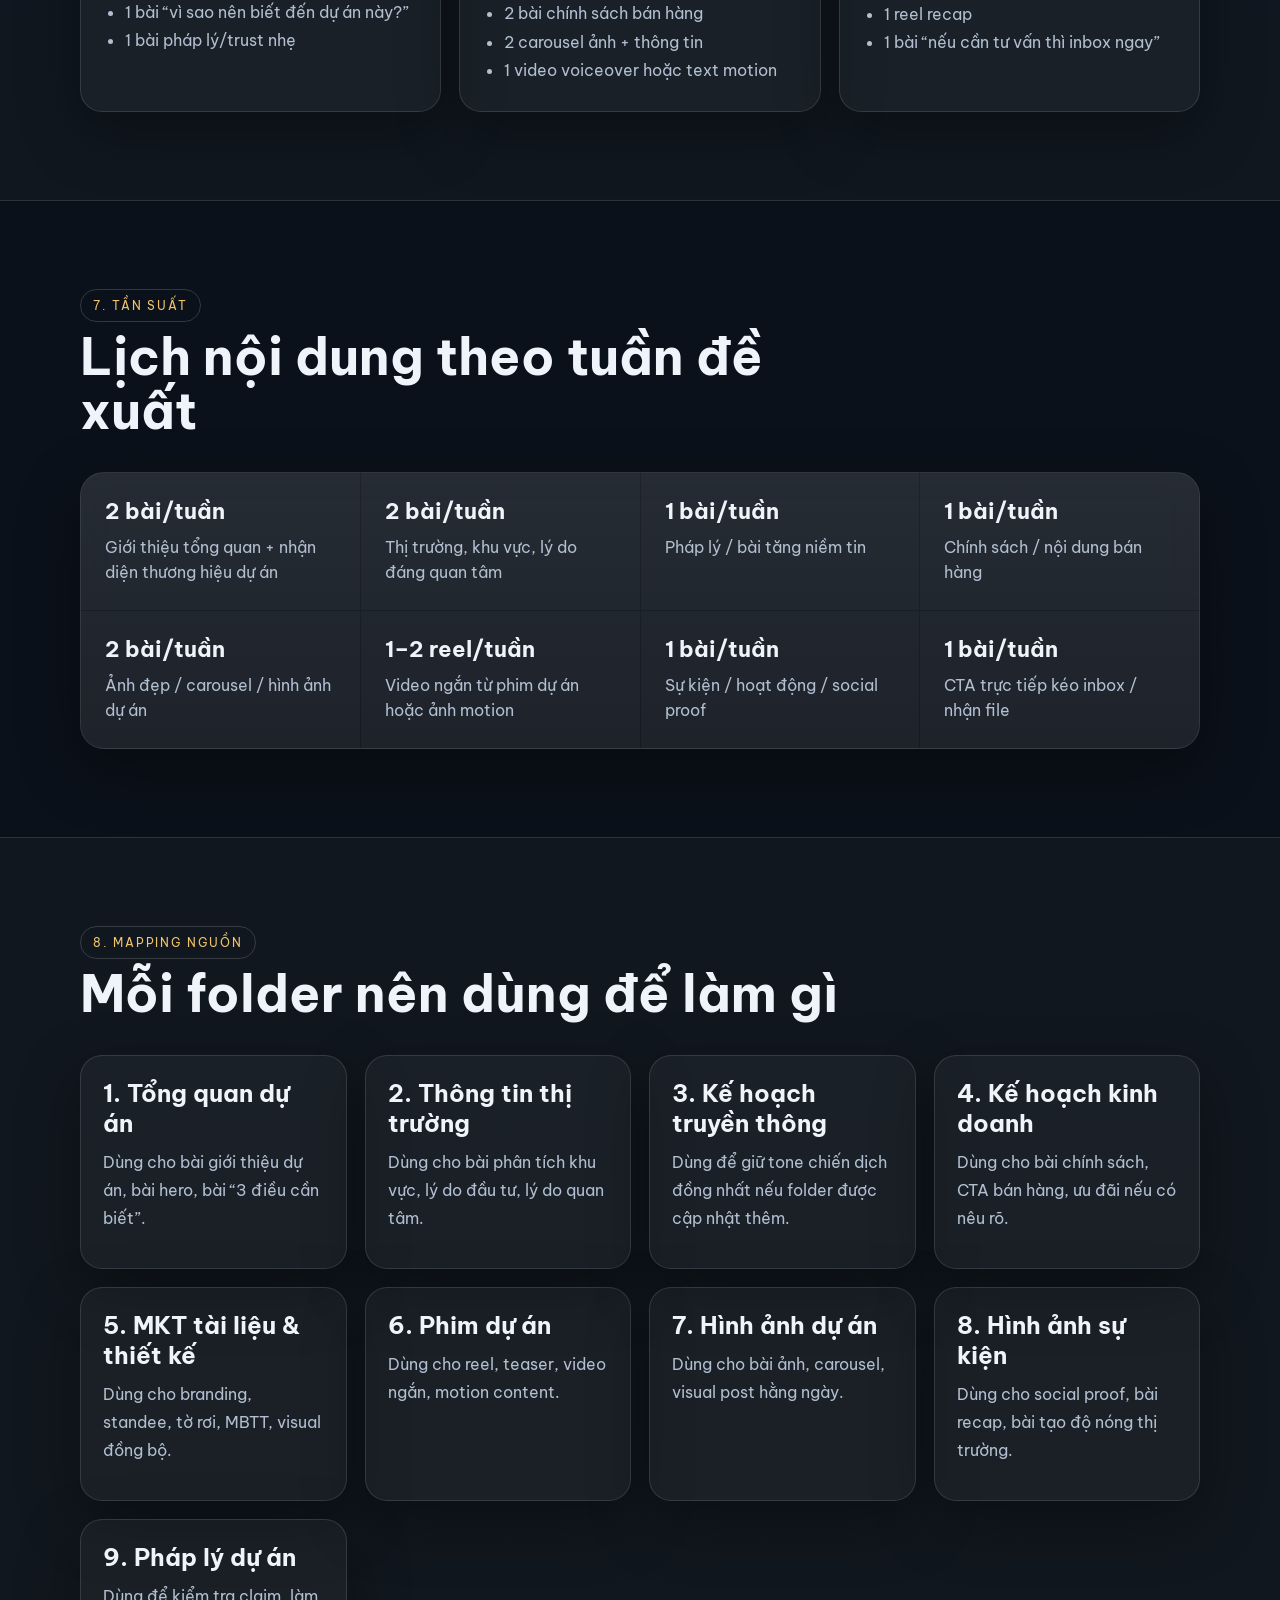
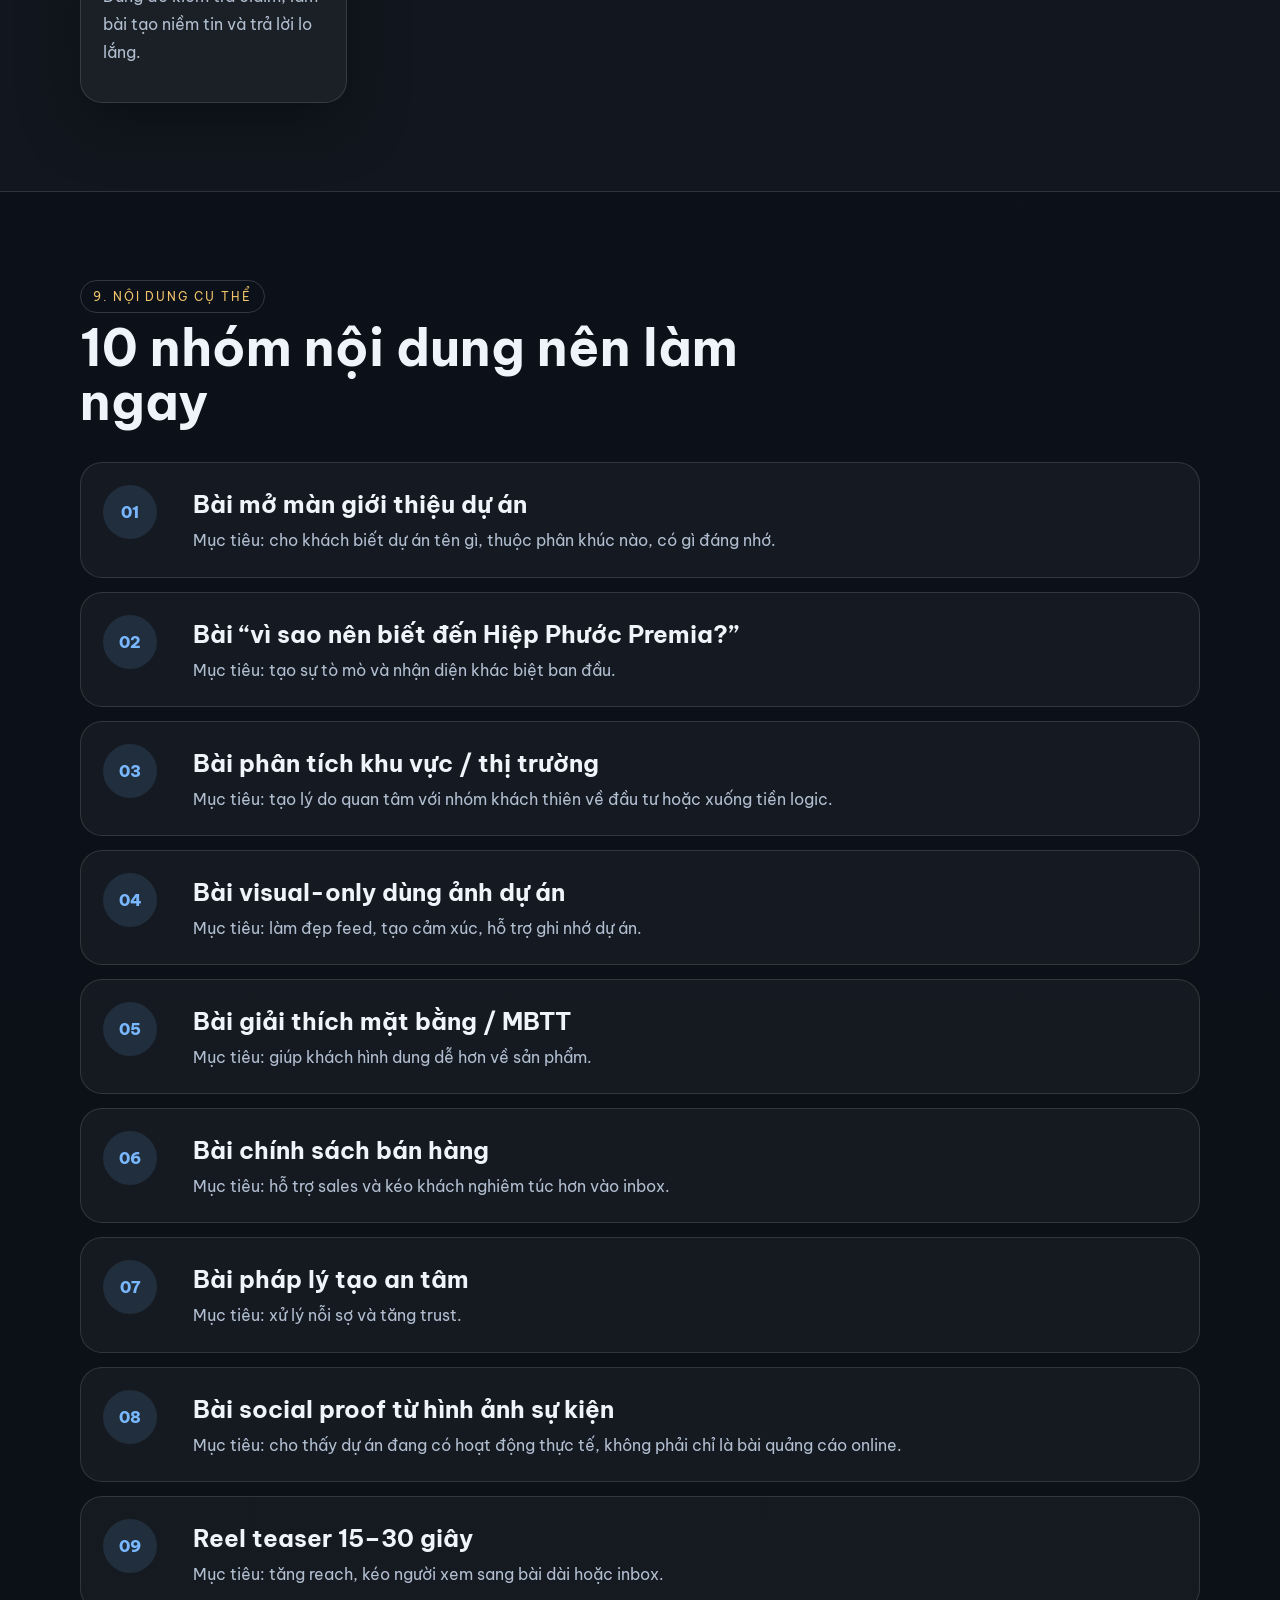
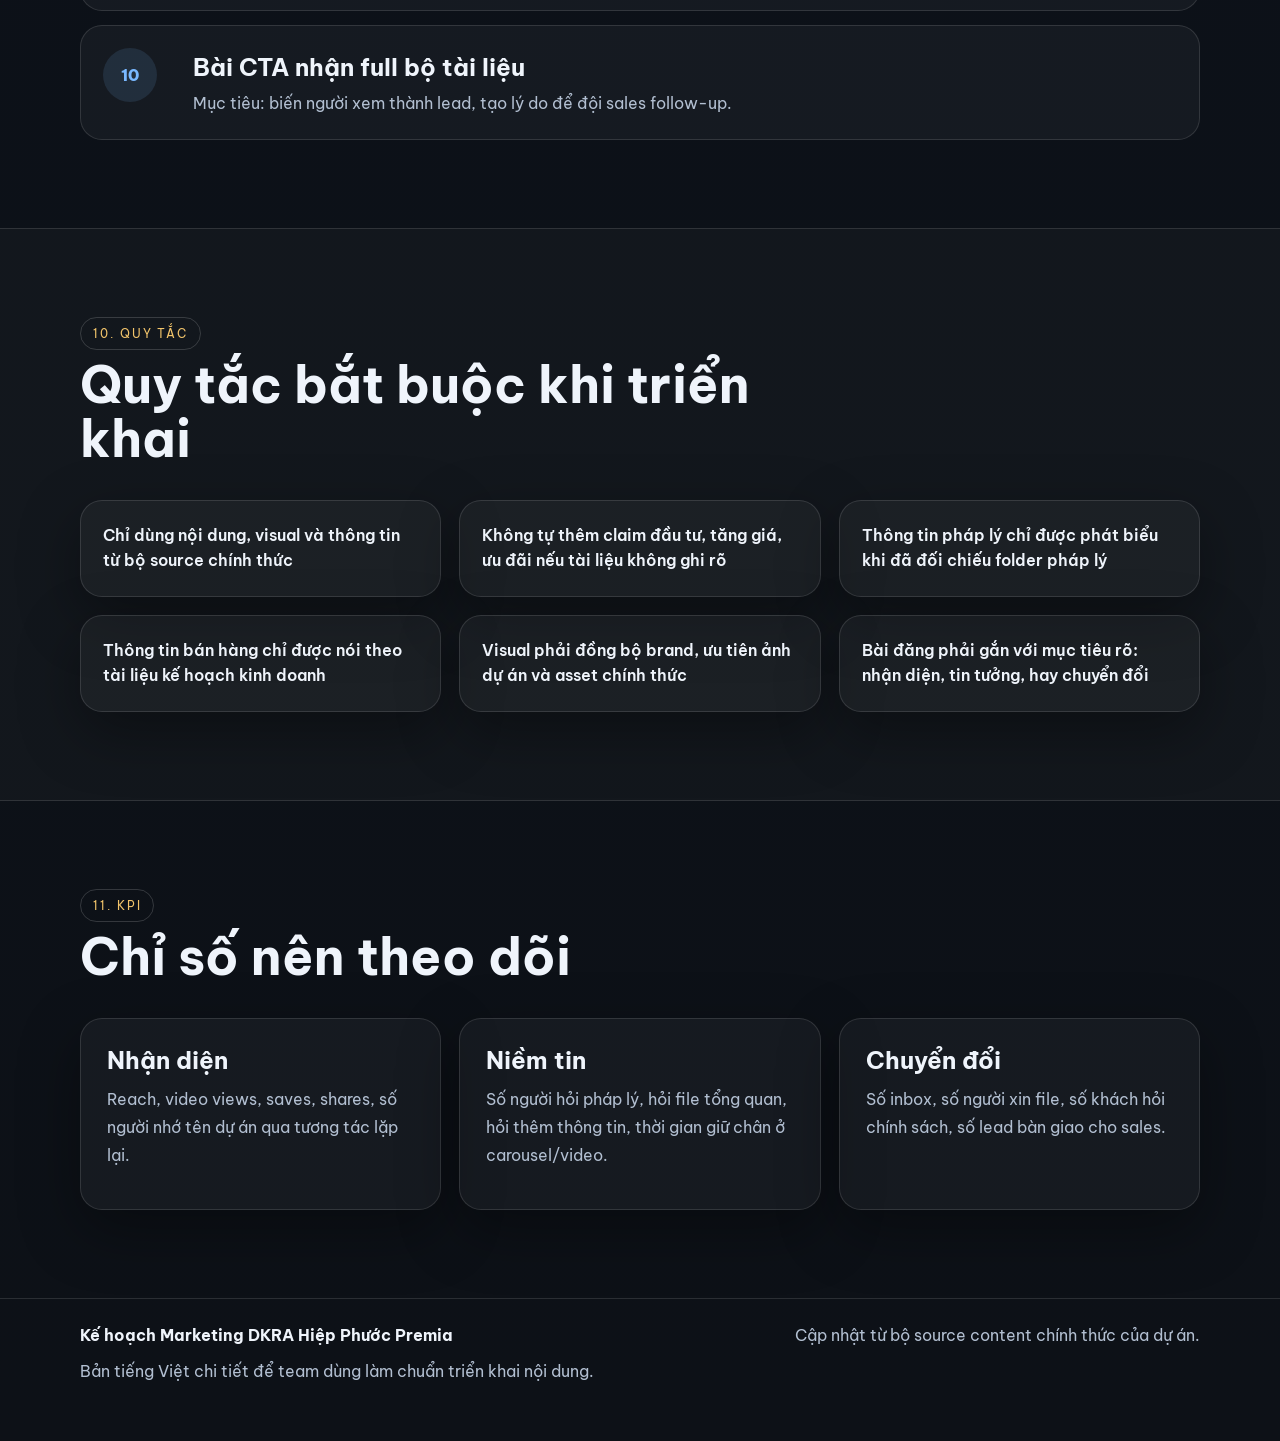
==== commit 1b5ea197: "Revise page with specific Vietnamese marketing plan" ====
--- a/index.html
+++ b/index.html
@@ -3,8 +3,8 @@
 <head>
   <meta charset="utf-8" />
   <meta name="viewport" content="width=device-width, initial-scale=1" />
-  <title>DKRA Hiệp Phước Premia — Marketing Plan</title>
-  <meta name="description" content="Landing page nội bộ trình bày marketing plan cho DKRA Hiệp Phước Premia, xây dựng từ bộ source content chính thức." />
+  <title>Kế hoạch Marketing DKRA Hiệp Phước Premia</title>
+  <meta name="description" content="Kế hoạch marketing chi tiết bằng tiếng Việt cho DKRA Hiệp Phước Premia, xây dựng từ bộ source content chính thức." />
   <link rel="preconnect" href="https://fonts.googleapis.com">
   <link rel="preconnect" href="https://fonts.gstatic.com" crossorigin>
   <link href="https://fonts.googleapis.com/css2?family=Be+Vietnam+Pro:wght@400;500;600;700;800&display=swap" rel="stylesheet">
@@ -15,280 +15,323 @@
     <header class="hero">
       <div class="container hero-grid">
         <div class="hero-copy">
-          <span class="kicker">INTERNAL STRATEGY PAGE</span>
-          <h1>DKRA Hiệp Phước Premia<br/>Marketing Plan</h1>
+          <span class="kicker">BẢN TRÌNH BÀY NỘI BỘ</span>
+          <h1>Kế hoạch Marketing<br/>DKRA Hiệp Phước Premia</h1>
           <p class="lede">
-            Kế hoạch marketing mới được build từ bộ source content chính thức của dự án:
-            tổng quan, thông tin thị trường, kế hoạch kinh doanh, pháp lý, hình ảnh, phim dự án và tài liệu thiết kế.
+            Bản kế hoạch này được xây trực tiếp từ bộ source content chính thức của dự án:
+            tổng quan dự án, thông tin thị trường, kế hoạch kinh doanh, pháp lý, hình ảnh, phim dự án và tài liệu thiết kế.
+            Mục tiêu là để team có một plan cụ thể, dễ triển khai và dùng chung một chuẩn nội dung.
           </p>
           <div class="hero-actions">
-            <a class="btn btn-primary" href="#plan">Xem kế hoạch</a>
-            <a class="btn btn-secondary" href="#sources">Source governance</a>
+            <a class="btn btn-primary" href="#muc-tieu">Xem kế hoạch</a>
+            <a class="btn btn-secondary" href="#lich-trien-khai">Lịch triển khai 30 ngày</a>
           </div>
         </div>
         <div class="hero-card glass">
-          <h3>Source-of-truth</h3>
+          <h3>Nguyên tắc nền</h3>
           <ul>
-            <li>Official DKRA source pack đã lưu local</li>
-            <li>Drive structure đã map đầy đủ</li>
-            <li>Content rules đã chuẩn hóa</li>
-            <li>Plan này ưu tiên trust + conversion</li>
+            <li>Chỉ dùng nội dung từ bộ tài liệu chính thức</li>
+            <li>Không tự bịa claim đầu tư, ưu đãi, pháp lý</li>
+            <li>Nội dung phải vừa tăng nhận diện vừa tạo lead</li>
+            <li>Visual ưu tiên ảnh dự án, ảnh sự kiện, phim dự án</li>
           </ul>
           <div class="pill-row">
-            <span>Awareness</span>
-            <span>Trust</span>
-            <span>Conversion</span>
+            <span>Nhận diện</span>
+            <span>Niềm tin</span>
+            <span>Chuyển đổi</span>
           </div>
         </div>
       </div>
     </header>
 
     <main>
-      <section class="section" id="overview">
-        <div class="container">
-          <div class="section-head">
-            <span class="eyebrow">Overview</span>
-            <h2>Plan objective</h2>
+      <section class="section" id="muc-tieu">
+        <div class="container">
+          <div class="section-head">
+            <span class="eyebrow">1. Mục tiêu</span>
+            <h2>Mục tiêu marketing cụ thể</h2>
             <p>
-              Không chạy kiểu spam bất động sản. Kế hoạch này chia nội dung thành hệ thống rõ ràng để đội ngũ có thể
-              dùng chung một logic triển khai: tăng nhận diện, tạo niềm tin, rồi đẩy chuyển đổi vào inbox / tư vấn / booking.
+              Kế hoạch này không chỉ để “đăng bài cho có”. Mục tiêu là tạo ra một hệ thống nội dung đủ rõ để
+              đội marketing, sales và quản lý đều hiểu: đăng gì, đăng để làm gì, và từng nhóm nội dung sẽ kéo khách đi theo hành trình nào.
             </p>
           </div>
           <div class="stats-grid">
-            <article class="stat-card"><strong>3</strong><span>Strategic layers</span></article>
-            <article class="stat-card"><strong>3</strong><span>Main audience buckets</span></article>
-            <article class="stat-card"><strong>5</strong><span>Messaging pillars</span></article>
-            <article class="stat-card"><strong>30</strong><span>Days rollout window</span></article>
-          </div>
-        </div>
-      </section>
-
-      <section class="section alt" id="plan">
-        <div class="container">
-          <div class="section-head">
-            <span class="eyebrow">Core strategy</span>
-            <h2>3-layer marketing architecture</h2>
+            <article class="stat-card"><strong>01</strong><span>Tăng nhận diện tên dự án</span></article>
+            <article class="stat-card"><strong>02</strong><span>Tăng mức độ tin tưởng</span></article>
+            <article class="stat-card"><strong>03</strong><span>Tạo nhu cầu inbox/tư vấn</span></article>
+            <article class="stat-card"><strong>04</strong><span>Hỗ trợ sales chốt khách</span></article>
+          </div>
+        </div>
+      </section>
+
+      <section class="section alt" id="dinh-huong">
+        <div class="container">
+          <div class="section-head">
+            <span class="eyebrow">2. Định hướng</span>
+            <h2>Định hướng truyền thông chính</h2>
+            <p>
+              Hiệp Phước Premia nên được truyền thông theo hướng một dự án có tài liệu rõ, hình ảnh mạnh, pháp lý đủ để tạo niềm tin,
+              và có câu chuyện thị trường đủ tốt để giữ sự quan tâm. Không đi theo kiểu spam chào bán quá sớm.
+            </p>
           </div>
           <div class="card-grid three">
             <article class="info-card">
               <div class="num">A</div>
-              <h3>Nhận diện dự án</h3>
-              <p>Dùng tổng quan dự án, hình ảnh dự án, phim dự án, brand guideline để xây nhận diện và độ nhớ tên dự án.</p>
-              <ul>
-                <li>overview posts</li>
-                <li>visual familiarity</li>
-                <li>hero messaging</li>
+              <h3>Giai đoạn nhận diện</h3>
+              <p>Làm cho người xem nhớ tên dự án, nhận diện được hình ảnh, và biết dự án đang được triển khai bài bản.</p>
+              <ul>
+                <li>Bài giới thiệu tổng quan</li>
+                <li>Ảnh dự án đẹp, đồng bộ brand</li>
+                <li>Video teaser ngắn từ phim dự án</li>
               </ul>
             </article>
             <article class="info-card">
               <div class="num">B</div>
-              <h3>Thuyết phục bằng lý do</h3>
-              <p>Dùng thông tin thị trường, kế hoạch kinh doanh, MBTT, tờ rơi, tài liệu bán hàng để trả lời “vì sao dự án này?”.</p>
-              <ul>
-                <li>market angle</li>
-                <li>buyer logic</li>
-                <li>why-now narrative</li>
+              <h3>Giai đoạn thuyết phục</h3>
+              <p>Trả lời rõ các câu hỏi: dự án này là gì, vị trí/khu vực ra sao, có điểm gì đáng chú ý, phù hợp ai.</p>
+              <ul>
+                <li>Bài phân tích thị trường</li>
+                <li>Bài giải thích mặt bằng/tài liệu</li>
+                <li>Bài chính sách bán hàng nếu cần bán</li>
               </ul>
             </article>
             <article class="info-card">
               <div class="num">C</div>
-              <h3>Chốt niềm tin</h3>
-              <p>Dùng pháp lý, hình ảnh sự kiện và sales proof để giảm nghi ngại và hỗ trợ chốt chuyển đổi.</p>
-              <ul>
-                <li>legal confidence</li>
-                <li>social proof</li>
-                <li>sales support</li>
-              </ul>
-            </article>
-          </div>
-        </div>
-      </section>
-
-      <section class="section" id="audience">
-        <div class="container">
-          <div class="section-head">
-            <span class="eyebrow">Audience</span>
-            <h2>3 audience buckets</h2>
+              <h3>Giai đoạn chuyển đổi</h3>
+              <p>Dùng pháp lý, social proof, chính sách và CTA trực tiếp để đẩy khách vào inbox hoặc gặp sales.</p>
+              <ul>
+                <li>Bài pháp lý tạo an tâm</li>
+                <li>Bài sự kiện / hoạt động thực tế</li>
+                <li>Bài CTA nhận file / tư vấn / booking</li>
+              </ul>
+            </article>
+          </div>
+        </div>
+      </section>
+
+      <section class="section" id="khach-hang">
+        <div class="container">
+          <div class="section-head">
+            <span class="eyebrow">3. Khách hàng mục tiêu</span>
+            <h2>3 nhóm khách hàng chính</h2>
           </div>
           <div class="card-grid three">
             <article class="info-card compact">
-              <h3>Người mua để ở</h3>
-              <p>Tập trung vào bài toán an cư, môi trường sống, quy hoạch, trải nghiệm sống và cảm giác sở hữu tài sản tử tế.</p>
+              <h3>Nhóm 1 — Người mua để ở</h3>
+              <p>Tập trung vào chất lượng sống, quy hoạch, hình ảnh dự án, cảm giác an tâm, và logic an cư lâu dài.</p>
+              <ul>
+                <li>Hook: “Dự án này dành cho ai muốn ở thật?”</li>
+                <li>Nội dung mạnh: tổng quan, hình ảnh, mặt bằng</li>
+              </ul>
             </article>
             <article class="info-card compact">
-              <h3>Nhà đầu tư</h3>
-              <p>Tập trung vào tiềm năng khu vực, thời điểm thị trường, hạ tầng, nhu cầu và logic xuống tiền.</p>
+              <h3>Nhóm 2 — Nhà đầu tư</h3>
+              <p>Tập trung vào thông tin thị trường, khu vực, hạ tầng, khả năng khai thác và thời điểm xuống tiền.</p>
+              <ul>
+                <li>Hook: “Vì sao thời điểm này đáng theo dõi?”</li>
+                <li>Nội dung mạnh: thị trường, chính sách, pháp lý</li>
+              </ul>
             </article>
             <article class="info-card compact">
-              <h3>Môi giới / sales network</h3>
-              <p>Tập trung vào độ dễ tư vấn: đủ bộ tài liệu, hình ảnh đẹp, pháp lý rõ, chính sách dễ truyền đạt.</p>
-            </article>
-          </div>
-        </div>
-      </section>
-
-      <section class="section alt" id="pillars">
-        <div class="container">
-          <div class="section-head">
-            <span class="eyebrow">Messaging</span>
-            <h2>5 messaging pillars</h2>
+              <h3>Nhóm 3 — Sales / môi giới</h3>
+              <p>Tập trung vào độ dễ tư vấn: bộ tài liệu rõ, hình ảnh đẹp, pháp lý đủ, policy dễ nói lại cho khách.</p>
+              <ul>
+                <li>Hook: “Bộ công cụ để tư vấn nhanh hơn”</li>
+                <li>Nội dung mạnh: tờ rơi, standee, chính sách, pháp lý</li>
+              </ul>
+            </article>
+          </div>
+        </div>
+      </section>
+
+      <section class="section alt" id="thong-diep">
+        <div class="container">
+          <div class="section-head">
+            <span class="eyebrow">4. Trụ cột nội dung</span>
+            <h2>5 trụ cột thông điệp cần bám</h2>
           </div>
           <div class="timeline">
-            <div class="timeline-item"><span>01</span><div><h3>Dự án là gì?</h3><p>Overview content, hero copy, bản tóm tắt 30 giây, “vì sao nên biết đến dự án này?”.</p></div></div>
-            <div class="timeline-item"><span>02</span><div><h3>Vì sao khu vực đáng chú ý?</h3><p>Market info, location potential, hạ tầng, why-now narrative.</p></div></div>
-            <div class="timeline-item"><span>03</span><div><h3>Vì sao nên tin?</h3><p>Legal confidence, hồ sơ minh bạch, event/social proof.</p></div></div>
-            <div class="timeline-item"><span>04</span><div><h3>Vì sao nên hành động sớm?</h3><p>Sales policy, offer framing, direct CTA.</p></div></div>
-            <div class="timeline-item"><span>05</span><div><h3>Dự án trông như thế nào?</h3><p>Image bank, motion assets, visual-first content, reels, carousels.</p></div></div>
-          </div>
-        </div>
-      </section>
-
-      <section class="section" id="funnel">
-        <div class="container">
-          <div class="section-head">
-            <span class="eyebrow">Funnel</span>
-            <h2>Content funnel</h2>
+            <div class="timeline-item"><span>01</span><div><h3>Giới thiệu dự án</h3><p>Dùng cho bài mở đầu, bài giới thiệu nhanh, bài “đây là dự án gì”, bài hero branding.</p></div></div>
+            <div class="timeline-item"><span>02</span><div><h3>Thị trường & khu vực</h3><p>Dùng cho bài phân tích tiềm năng khu vực, bài why-now, bài dành cho khách thiên về đầu tư.</p></div></div>
+            <div class="timeline-item"><span>03</span><div><h3>Niềm tin & pháp lý</h3><p>Dùng để giảm nghi ngại, trả lời lo lắng, củng cố cảm giác “dự án có hồ sơ rõ ràng”.</p></div></div>
+            <div class="timeline-item"><span>04</span><div><h3>Chính sách & hành động</h3><p>Dùng cho các bài kéo khách vào tư vấn: nhận file, hỏi giá, xem chính sách, đặt lịch hẹn.</p></div></div>
+            <div class="timeline-item"><span>05</span><div><h3>Hình ảnh & trải nghiệm</h3><p>Dùng cho ảnh đẹp, reel ngắn, carousel, bài mang tính gợi cảm hứng và ghi nhớ dự án.</p></div></div>
+          </div>
+        </div>
+      </section>
+
+      <section class="section" id="kenh-noi-dung">
+        <div class="container">
+          <div class="section-head">
+            <span class="eyebrow">5. Chiến lược kênh</span>
+            <h2>Dùng nội dung nào cho từng loại kênh</h2>
           </div>
           <div class="card-grid three">
             <article class="info-card">
-              <h3>Top of funnel</h3>
-              <p>Ảnh đẹp, overview, teaser reel, market hook.</p>
-              <ul>
-                <li>Goal: stop scroll + create curiosity</li>
-                <li>CTA: inbox để nhận full file / tài liệu</li>
-              </ul>
-            </article>
-            <article class="info-card">
-              <h3>Middle of funnel</h3>
-              <p>Carousel giải thích dự án, thị trường, mặt bằng, chính sách.</p>
-              <ul>
-                <li>Goal: educate + build confidence</li>
-                <li>CTA: inbox lấy file / hỏi thông tin chi tiết</li>
-              </ul>
-            </article>
-            <article class="info-card">
-              <h3>Bottom of funnel</h3>
-              <p>Pháp lý recap, event proof, policy-driven sales post, direct CTA.</p>
-              <ul>
-                <li>Goal: consultation / booking / sales handoff</li>
-                <li>CTA: đặt lịch tư vấn / xem dự án / nhận phân tích 1-1</li>
-              </ul>
-            </article>
-          </div>
-        </div>
-      </section>
-
-      <section class="section alt" id="roadmap">
-        <div class="container">
-          <div class="section-head">
-            <span class="eyebrow">Roadmap</span>
-            <h2>30-day rollout</h2>
+              <h3>Facebook / fanpage</h3>
+              <p>Kênh để xây nhận diện và kéo inbox.</p>
+              <ul>
+                <li>Ưu tiên: carousel, ảnh dự án, bài tổng quan, bài thị trường</li>
+                <li>Tần suất: 1–2 bài/ngày nếu đủ asset</li>
+                <li>CTA: inbox nhận file, nhận pháp lý, nhận chính sách</li>
+              </ul>
+            </article>
+            <article class="info-card">
+              <h3>Reels / TikTok / video ngắn</h3>
+              <p>Kênh để dừng scroll và tạo cảm xúc nhanh.</p>
+              <ul>
+                <li>Ưu tiên: cắt từ phim dự án, ảnh ghép motion, hook ngắn</li>
+                <li>Tần suất: 3–4 video/tuần</li>
+                <li>CTA: comment/inbox để lấy bộ tài liệu</li>
+              </ul>
+            </article>
+            <article class="info-card">
+              <h3>Sales enablement</h3>
+              <p>Kênh nội bộ hoặc nhóm sales để thống nhất cách tư vấn.</p>
+              <ul>
+                <li>Ưu tiên: tờ rơi, standee, chính sách, pháp lý</li>
+                <li>Mục tiêu: để sales nói cùng một thông điệp</li>
+                <li>CTA: dùng làm file gửi khách 1-1</li>
+              </ul>
+            </article>
+          </div>
+        </div>
+      </section>
+
+      <section class="section alt" id="lich-trien-khai">
+        <div class="container">
+          <div class="section-head">
+            <span class="eyebrow">6. Lịch triển khai</span>
+            <h2>Kế hoạch triển khai 30 ngày</h2>
           </div>
           <div class="phase-grid">
             <article class="phase-card">
-              <span>Days 1–7</span>
-              <h3>Foundation</h3>
-              <p>Thiết lập nhận diện chính thức, seed awareness, visual consistency.</p>
-              <ul>
-                <li>2 overview posts</li>
-                <li>2 image posts</li>
-                <li>1 reel</li>
-                <li>1 market post</li>
-                <li>1 trust/legal post</li>
+              <span>Tuần 1</span>
+              <h3>Giai đoạn mở nhận diện</h3>
+              <p>Mục tiêu: làm cho team và khách hàng bắt đầu nhìn thấy dự án một cách rõ ràng, đồng nhất.</p>
+              <ul>
+                <li>2 bài giới thiệu tổng quan dự án</li>
+                <li>2 bài ảnh dự án đẹp</li>
+                <li>1 reel ngắn từ phim dự án</li>
+                <li>1 bài “vì sao nên biết đến dự án này?”</li>
+                <li>1 bài pháp lý/trust nhẹ</li>
               </ul>
             </article>
             <article class="phase-card">
-              <span>Days 8–18</span>
-              <h3>Education</h3>
-              <p>Đào sâu logic dự án, khu vực, chính sách, mặt bằng, tài liệu.</p>
-              <ul>
-                <li>3 market/info posts</li>
-                <li>2 MBTT/tài liệu posts</li>
-                <li>2 policy explainers</li>
-                <li>2 carousel posts</li>
-                <li>1 short video voiceover</li>
+              <span>Tuần 2–3</span>
+              <h3>Giai đoạn đào sâu lý do mua</h3>
+              <p>Mục tiêu: trả lời câu hỏi của khách, tạo lý do quan tâm, và nâng độ nghiêm túc của lead.</p>
+              <ul>
+                <li>3 bài phân tích thị trường/khu vực</li>
+                <li>2 bài về mặt bằng/tờ rơi/tài liệu</li>
+                <li>2 bài chính sách bán hàng</li>
+                <li>2 carousel ảnh + thông tin</li>
+                <li>1 video voiceover hoặc text motion</li>
               </ul>
             </article>
             <article class="phase-card">
-              <span>Days 19–30</span>
-              <h3>Conversion</h3>
-              <p>Tăng mật độ CTA, dùng social proof và policy để đẩy lead.</p>
-              <ul>
-                <li>2 policy/urgency posts</li>
-                <li>2 pháp lý posts</li>
-                <li>2 event/social proof posts</li>
-                <li>2 direct CTA posts</li>
-                <li>1 recap reel</li>
-              </ul>
-            </article>
-          </div>
-        </div>
-      </section>
-
-      <section class="section" id="cadence">
-        <div class="container">
-          <div class="section-head">
-            <span class="eyebrow">Cadence</span>
-            <h2>Recommended weekly mix</h2>
+              <span>Tuần 4</span>
+              <h3>Giai đoạn chốt chuyển đổi</h3>
+              <p>Mục tiêu: đẩy khách vào inbox, tư vấn trực tiếp hoặc sales follow-up.</p>
+              <ul>
+                <li>2 bài CTA nhận full file / chính sách</li>
+                <li>2 bài pháp lý tạo an tâm</li>
+                <li>2 bài sự kiện / social proof</li>
+                <li>1 reel recap</li>
+                <li>1 bài “nếu cần tư vấn thì inbox ngay”</li>
+              </ul>
+            </article>
+          </div>
+        </div>
+      </section>
+
+      <section class="section" id="lich-tuan">
+        <div class="container">
+          <div class="section-head">
+            <span class="eyebrow">7. Tần suất</span>
+            <h2>Lịch nội dung theo tuần đề xuất</h2>
           </div>
           <div class="mix-board glass">
-            <div><strong>2 posts/week</strong><span>Tổng quan + branding</span></div>
-            <div><strong>2 posts/week</strong><span>Thị trường / why-now</span></div>
-            <div><strong>1 post/week</strong><span>Pháp lý / trust</span></div>
-            <div><strong>1 post/week</strong><span>Chính sách bán hàng</span></div>
-            <div><strong>2 posts/week</strong><span>Visual-heavy image / carousel</span></div>
-            <div><strong>1–2 reels/week</strong><span>Phim dự án / motion edit</span></div>
-            <div><strong>1 post/week</strong><span>Event / social proof</span></div>
-          </div>
-        </div>
-      </section>
-
-      <section class="section alt" id="sources">
-        <div class="container">
-          <div class="section-head">
-            <span class="eyebrow">Source governance</span>
-            <h2>What each folder is for</h2>
+            <div><strong>2 bài/tuần</strong><span>Giới thiệu tổng quan + nhận diện thương hiệu dự án</span></div>
+            <div><strong>2 bài/tuần</strong><span>Thị trường, khu vực, lý do đáng quan tâm</span></div>
+            <div><strong>1 bài/tuần</strong><span>Pháp lý / bài tăng niềm tin</span></div>
+            <div><strong>1 bài/tuần</strong><span>Chính sách / nội dung bán hàng</span></div>
+            <div><strong>2 bài/tuần</strong><span>Ảnh đẹp / carousel / hình ảnh dự án</span></div>
+            <div><strong>1–2 reel/tuần</strong><span>Video ngắn từ phim dự án hoặc ảnh motion</span></div>
+            <div><strong>1 bài/tuần</strong><span>Sự kiện / hoạt động / social proof</span></div>
+            <div><strong>1 bài/tuần</strong><span>CTA trực tiếp kéo inbox / nhận file</span></div>
+          </div>
+        </div>
+      </section>
+
+      <section class="section alt" id="mapping">
+        <div class="container">
+          <div class="section-head">
+            <span class="eyebrow">8. Mapping nguồn</span>
+            <h2>Mỗi folder nên dùng để làm gì</h2>
           </div>
           <div class="source-grid">
-            <article><h3>Tổng quan dự án</h3><p>Overview, intro copy, hero narrative.</p></article>
-            <article><h3>Thông tin thị trường</h3><p>Market logic, khu vực, investor angle.</p></article>
-            <article><h3>Kế hoạch kinh doanh</h3><p>Policy framing, CTA, commercial hooks.</p></article>
-            <article><h3>MKT tài liệu & thiết kế</h3><p>Branding, standee, tờ rơi, site-plan visuals.</p></article>
-            <article><h3>Phim dự án</h3><p>Teaser reels, motion edits, short video assets.</p></article>
-            <article><h3>Hình ảnh dự án</h3><p>Main image bank for daily publishing.</p></article>
-            <article><h3>Hình ảnh sự kiện</h3><p>Social proof, activity recap, trust building.</p></article>
-            <article><h3>Pháp lý dự án</h3><p>Claim verification and legal confidence.</p></article>
-          </div>
-        </div>
-      </section>
-
-      <section class="section" id="rules">
-        <div class="container">
-          <div class="section-head">
-            <span class="eyebrow">Non-negotiables</span>
-            <h2>Hard rules for the team</h2>
+            <article><h3>1. Tổng quan dự án</h3><p>Dùng cho bài giới thiệu dự án, bài hero, bài “3 điều cần biết”.</p></article>
+            <article><h3>2. Thông tin thị trường</h3><p>Dùng cho bài phân tích khu vực, lý do đầu tư, lý do quan tâm.</p></article>
+            <article><h3>3. Kế hoạch truyền thông</h3><p>Dùng để giữ tone chiến dịch đồng nhất nếu folder được cập nhật thêm.</p></article>
+            <article><h3>4. Kế hoạch kinh doanh</h3><p>Dùng cho bài chính sách, CTA bán hàng, ưu đãi nếu có nêu rõ.</p></article>
+            <article><h3>5. MKT tài liệu & thiết kế</h3><p>Dùng cho branding, standee, tờ rơi, MBTT, visual đồng bộ.</p></article>
+            <article><h3>6. Phim dự án</h3><p>Dùng cho reel, teaser, video ngắn, motion content.</p></article>
+            <article><h3>7. Hình ảnh dự án</h3><p>Dùng cho bài ảnh, carousel, visual post hằng ngày.</p></article>
+            <article><h3>8. Hình ảnh sự kiện</h3><p>Dùng cho social proof, bài recap, bài tạo độ nóng thị trường.</p></article>
+            <article><h3>9. Pháp lý dự án</h3><p>Dùng để kiểm tra claim, làm bài tạo niềm tin và trả lời lo lắng.</p></article>
+          </div>
+        </div>
+      </section>
+
+      <section class="section" id="content-cum-the">
+        <div class="container">
+          <div class="section-head">
+            <span class="eyebrow">9. Nội dung cụ thể</span>
+            <h2>10 nhóm nội dung nên làm ngay</h2>
+          </div>
+          <div class="timeline">
+            <div class="timeline-item"><span>01</span><div><h3>Bài mở màn giới thiệu dự án</h3><p>Mục tiêu: cho khách biết dự án tên gì, thuộc phân khúc nào, có gì đáng nhớ.</p></div></div>
+            <div class="timeline-item"><span>02</span><div><h3>Bài “vì sao nên biết đến Hiệp Phước Premia?”</h3><p>Mục tiêu: tạo sự tò mò và nhận diện khác biệt ban đầu.</p></div></div>
+            <div class="timeline-item"><span>03</span><div><h3>Bài phân tích khu vực / thị trường</h3><p>Mục tiêu: tạo lý do quan tâm với nhóm khách thiên về đầu tư hoặc xuống tiền logic.</p></div></div>
+            <div class="timeline-item"><span>04</span><div><h3>Bài visual-only dùng ảnh dự án</h3><p>Mục tiêu: làm đẹp feed, tạo cảm xúc, hỗ trợ ghi nhớ dự án.</p></div></div>
+            <div class="timeline-item"><span>05</span><div><h3>Bài giải thích mặt bằng / MBTT</h3><p>Mục tiêu: giúp khách hình dung dễ hơn về sản phẩm.</p></div></div>
+            <div class="timeline-item"><span>06</span><div><h3>Bài chính sách bán hàng</h3><p>Mục tiêu: hỗ trợ sales và kéo khách nghiêm túc hơn vào inbox.</p></div></div>
+            <div class="timeline-item"><span>07</span><div><h3>Bài pháp lý tạo an tâm</h3><p>Mục tiêu: xử lý nỗi sợ và tăng trust.</p></div></div>
+            <div class="timeline-item"><span>08</span><div><h3>Bài social proof từ hình ảnh sự kiện</h3><p>Mục tiêu: cho thấy dự án đang có hoạt động thực tế, không phải chỉ là bài quảng cáo online.</p></div></div>
+            <div class="timeline-item"><span>09</span><div><h3>Reel teaser 15–30 giây</h3><p>Mục tiêu: tăng reach, kéo người xem sang bài dài hoặc inbox.</p></div></div>
+            <div class="timeline-item"><span>10</span><div><h3>Bài CTA nhận full bộ tài liệu</h3><p>Mục tiêu: biến người xem thành lead, tạo lý do để đội sales follow-up.</p></div></div>
+          </div>
+        </div>
+      </section>
+
+      <section class="section alt" id="quy-tac">
+        <div class="container">
+          <div class="section-head">
+            <span class="eyebrow">10. Quy tắc</span>
+            <h2>Quy tắc bắt buộc khi triển khai</h2>
           </div>
           <div class="rules-grid">
-            <div class="rule">Chỉ dùng official source content</div>
-            <div class="rule">Không bịa ưu đãi / timeline / claim đầu tư</div>
-            <div class="rule">Claim pháp lý phải bám folder pháp lý</div>
-            <div class="rule">Claim bán hàng phải bám kế hoạch kinh doanh</div>
-            <div class="rule">Visual ưu tiên official asset bank</div>
-            <div class="rule">Branding phải theo logo / brand guideline</div>
-          </div>
-        </div>
-      </section>
-
-      <section class="section alt" id="kpi">
-        <div class="container">
-          <div class="section-head">
-            <span class="eyebrow">Measurement</span>
-            <h2>Suggested KPIs</h2>
+            <div class="rule">Chỉ dùng nội dung, visual và thông tin từ bộ source chính thức</div>
+            <div class="rule">Không tự thêm claim đầu tư, tăng giá, ưu đãi nếu tài liệu không ghi rõ</div>
+            <div class="rule">Thông tin pháp lý chỉ được phát biểu khi đã đối chiếu folder pháp lý</div>
+            <div class="rule">Thông tin bán hàng chỉ được nói theo tài liệu kế hoạch kinh doanh</div>
+            <div class="rule">Visual phải đồng bộ brand, ưu tiên ảnh dự án và asset chính thức</div>
+            <div class="rule">Bài đăng phải gắn với mục tiêu rõ: nhận diện, tin tưởng, hay chuyển đổi</div>
+          </div>
+        </div>
+      </section>
+
+      <section class="section" id="kpi">
+        <div class="container">
+          <div class="section-head">
+            <span class="eyebrow">11. KPI</span>
+            <h2>Chỉ số nên theo dõi</h2>
           </div>
           <div class="card-grid three">
-            <article class="info-card compact"><h3>Awareness</h3><p>Reach, video views, saves, shares.</p></article>
-            <article class="info-card compact"><h3>Trust</h3><p>Tỷ lệ hỏi file, pháp lý, chính sách, comment chất lượng.</p></article>
-            <article class="info-card compact"><h3>Conversion</h3><p>Inbox volume, tài liệu requests, booking requests, qualified leads.</p></article>
+            <article class="info-card compact"><h3>Nhận diện</h3><p>Reach, video views, saves, shares, số người nhớ tên dự án qua tương tác lặp lại.</p></article>
+            <article class="info-card compact"><h3>Niềm tin</h3><p>Số người hỏi pháp lý, hỏi file tổng quan, hỏi thêm thông tin, thời gian giữ chân ở carousel/video.</p></article>
+            <article class="info-card compact"><h3>Chuyển đổi</h3><p>Số inbox, số người xin file, số khách hỏi chính sách, số lead bàn giao cho sales.</p></article>
           </div>
         </div>
       </section>
@@ -297,10 +340,10 @@
     <footer class="footer">
       <div class="container footer-wrap">
         <div>
-          <strong>DKRA Hiệp Phước Premia — Internal Marketing Plan</strong>
-          <p>Built from official source materials mapped into the OpenClaw workspace.</p>
-        </div>
-        <div class="footer-note">Prepared for team sharing via GitHub Pages.</div>
+          <strong>Kế hoạch Marketing DKRA Hiệp Phước Premia</strong>
+          <p>Bản tiếng Việt chi tiết để team dùng làm chuẩn triển khai nội dung.</p>
+        </div>
+        <div class="footer-note">Cập nhật từ bộ source content chính thức của dự án.</div>
       </div>
     </footer>
   </div>
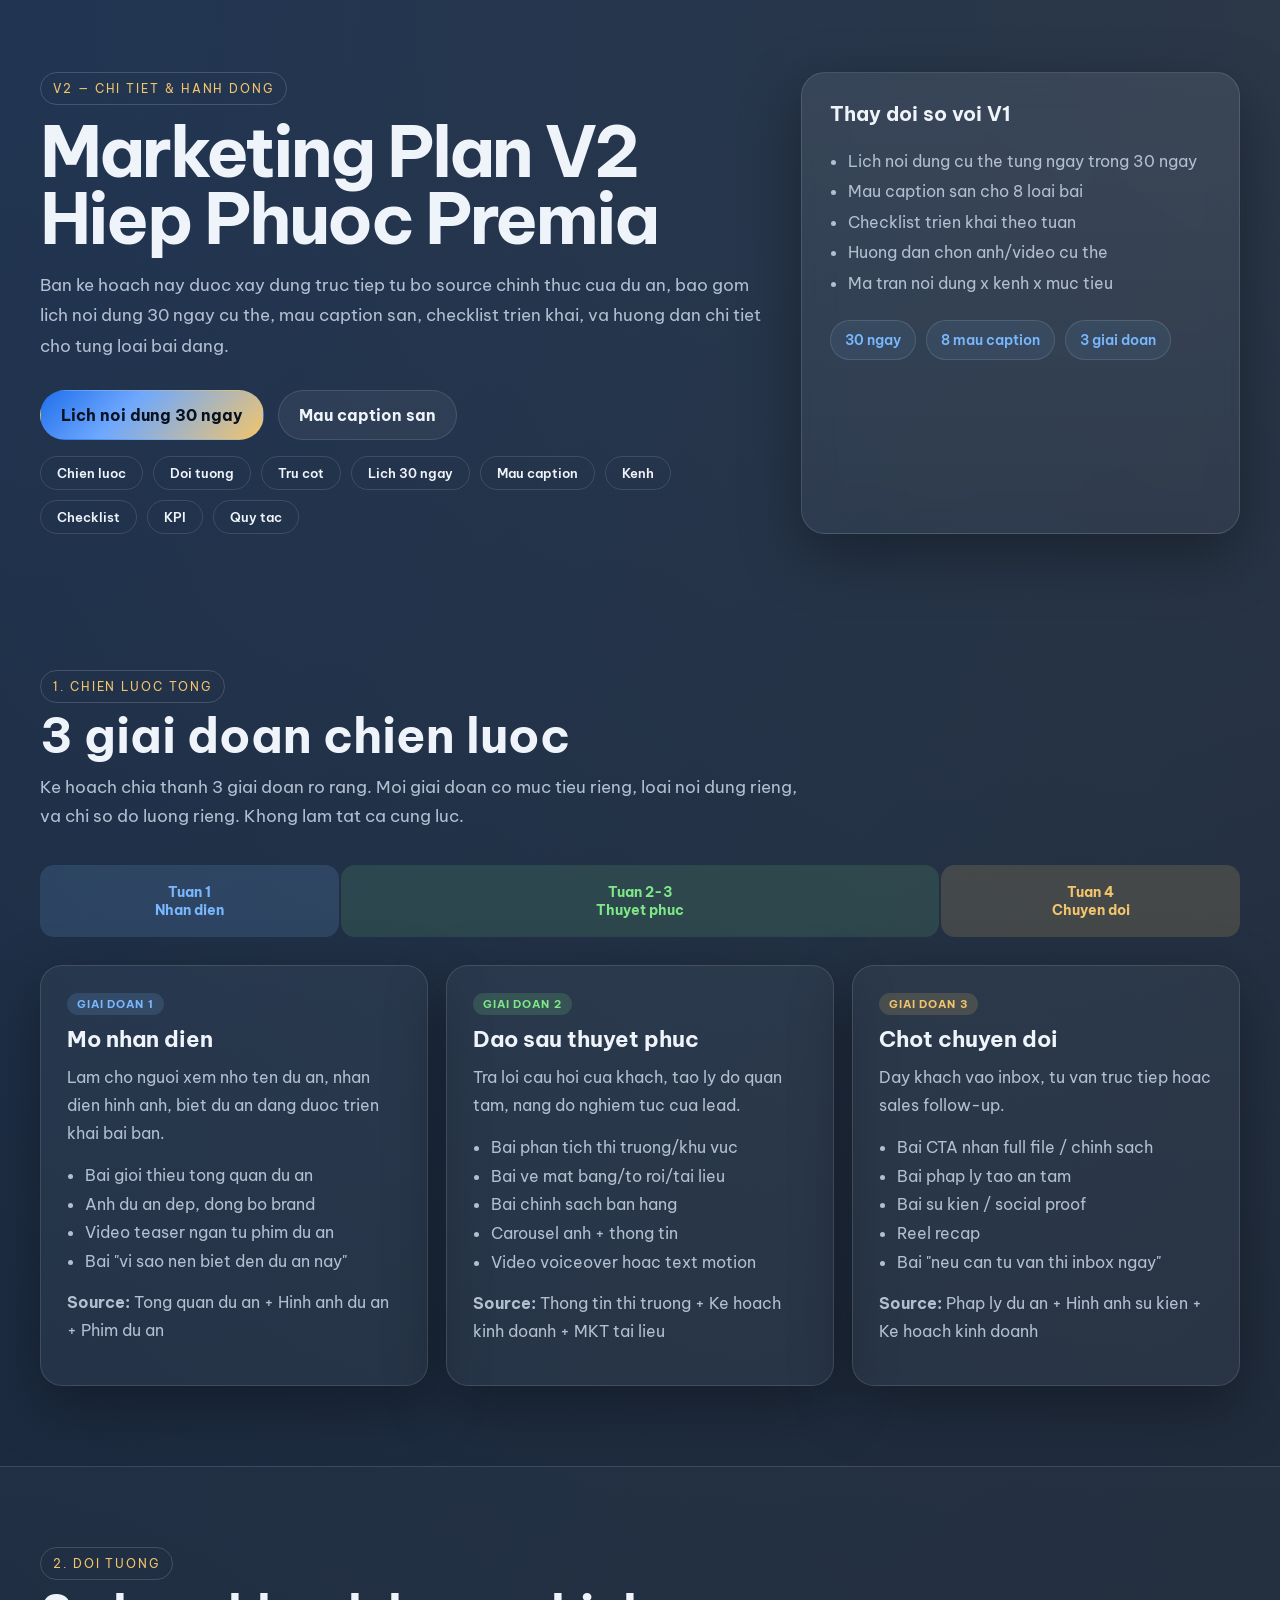
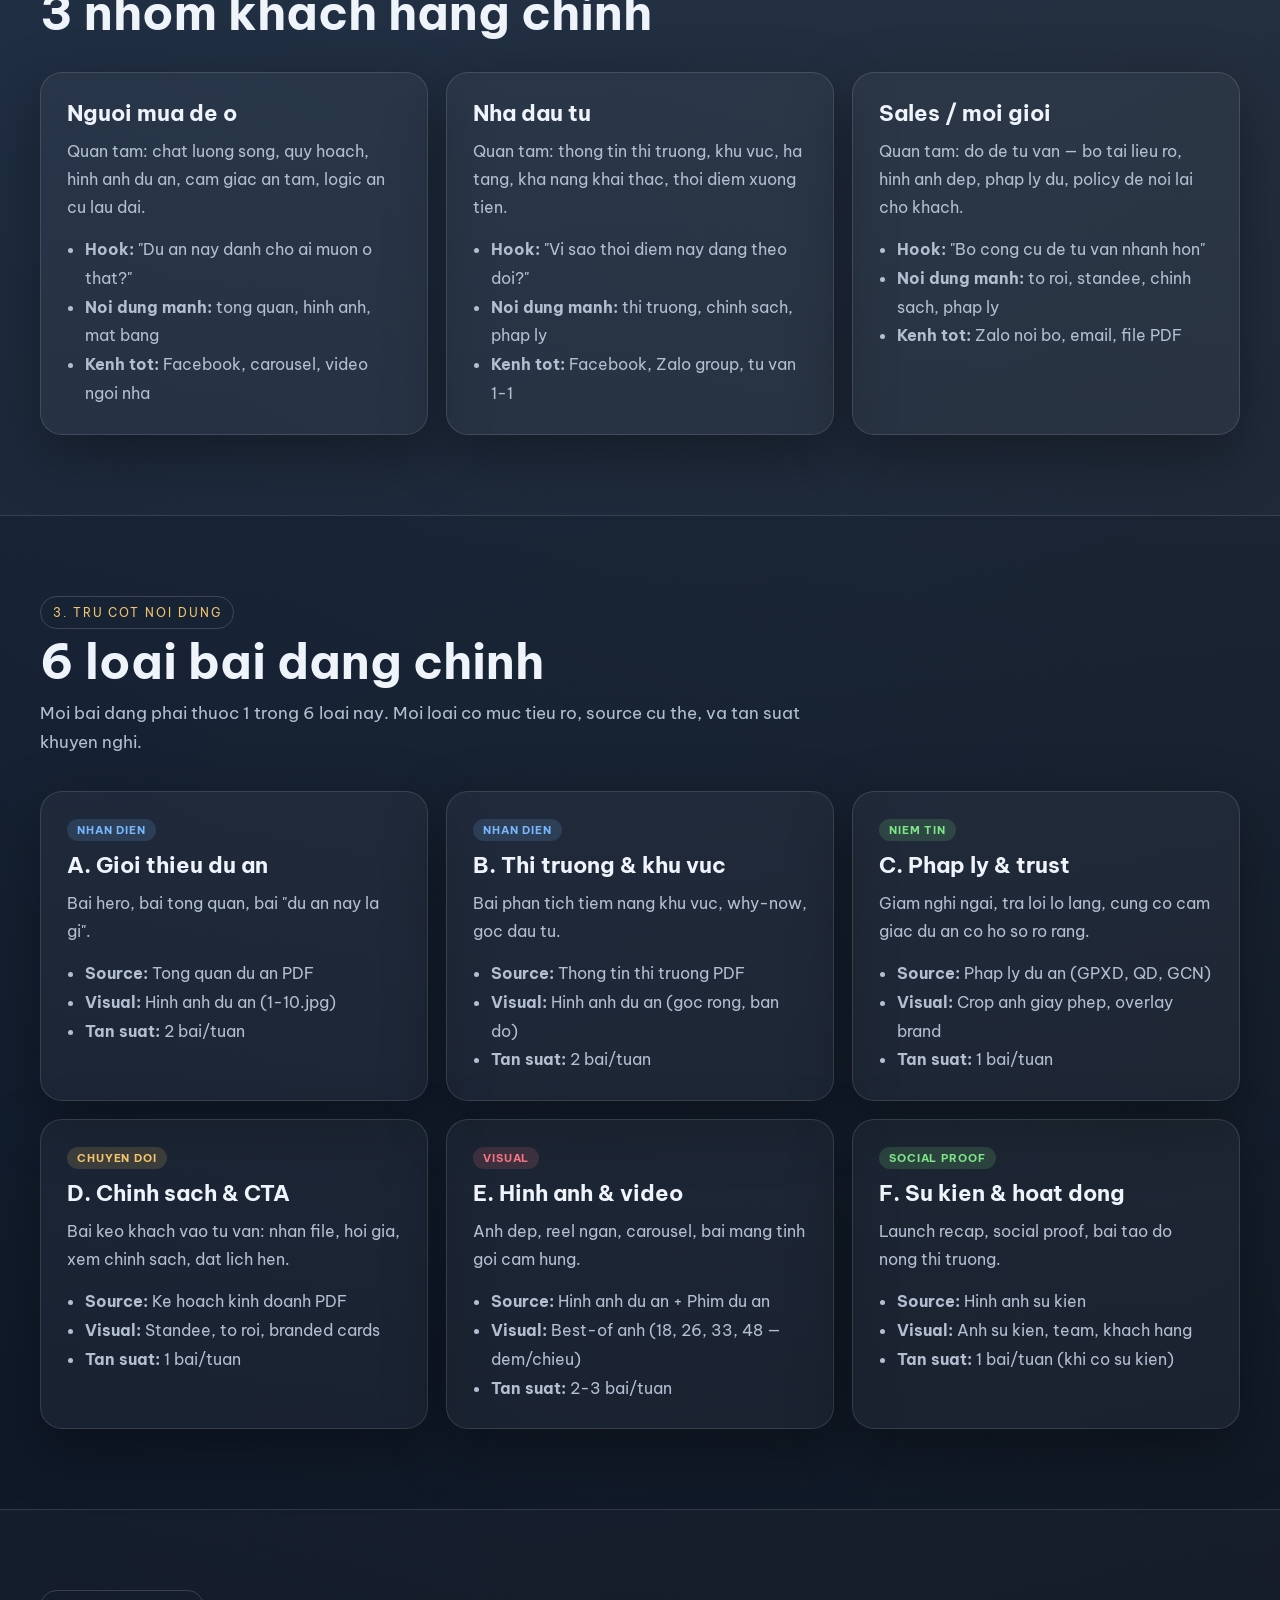
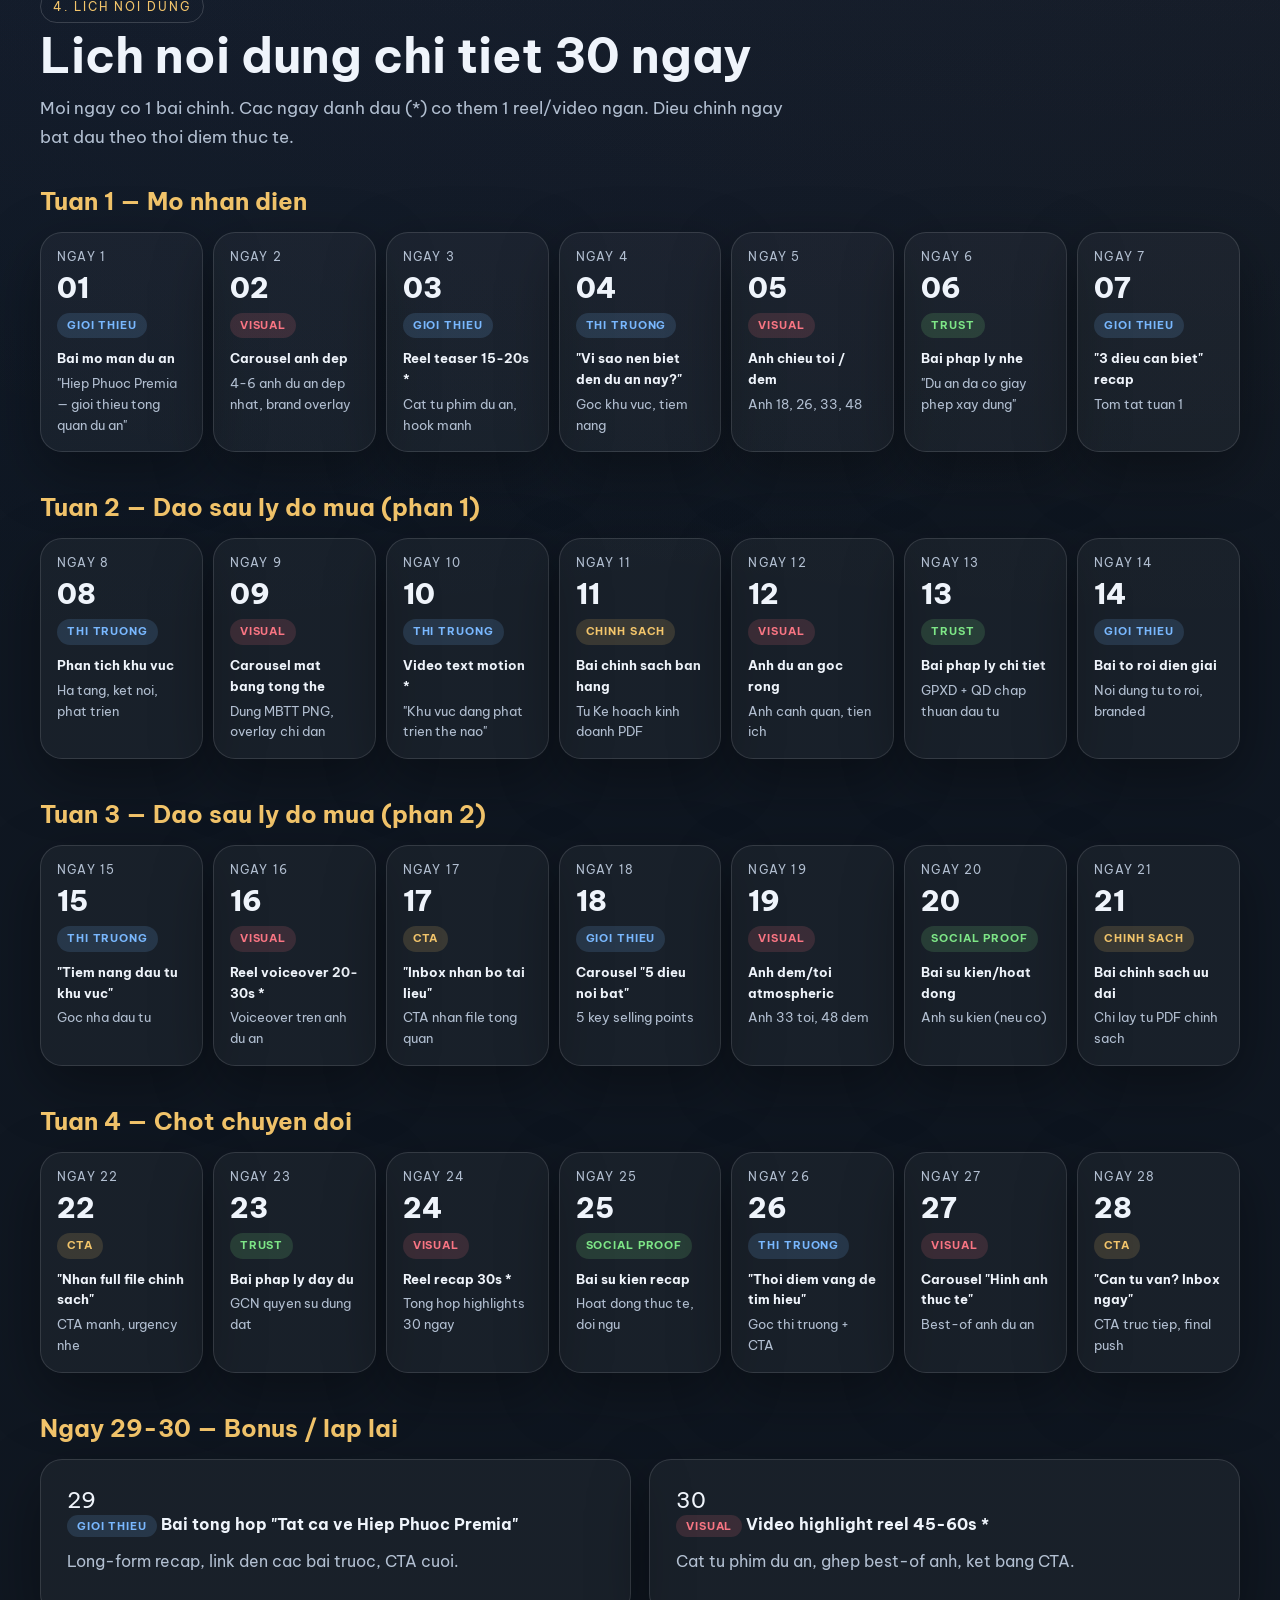
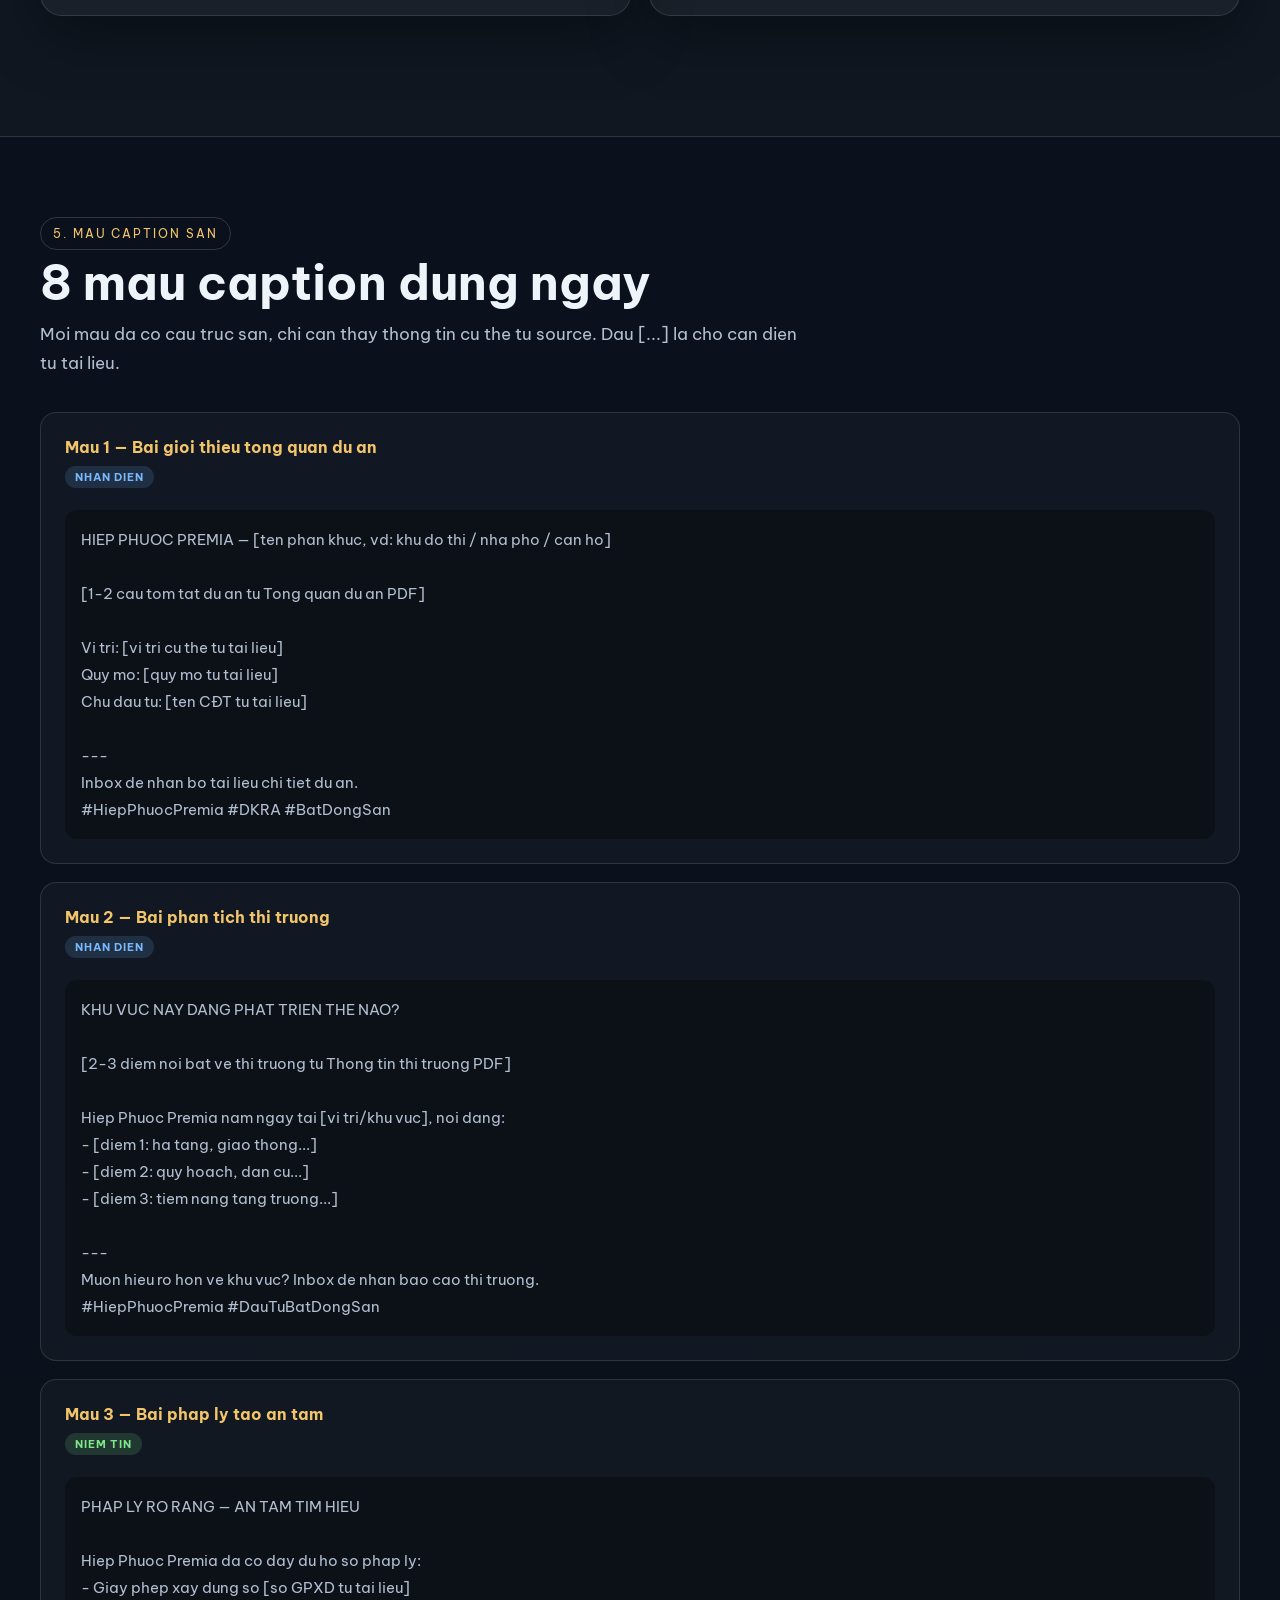
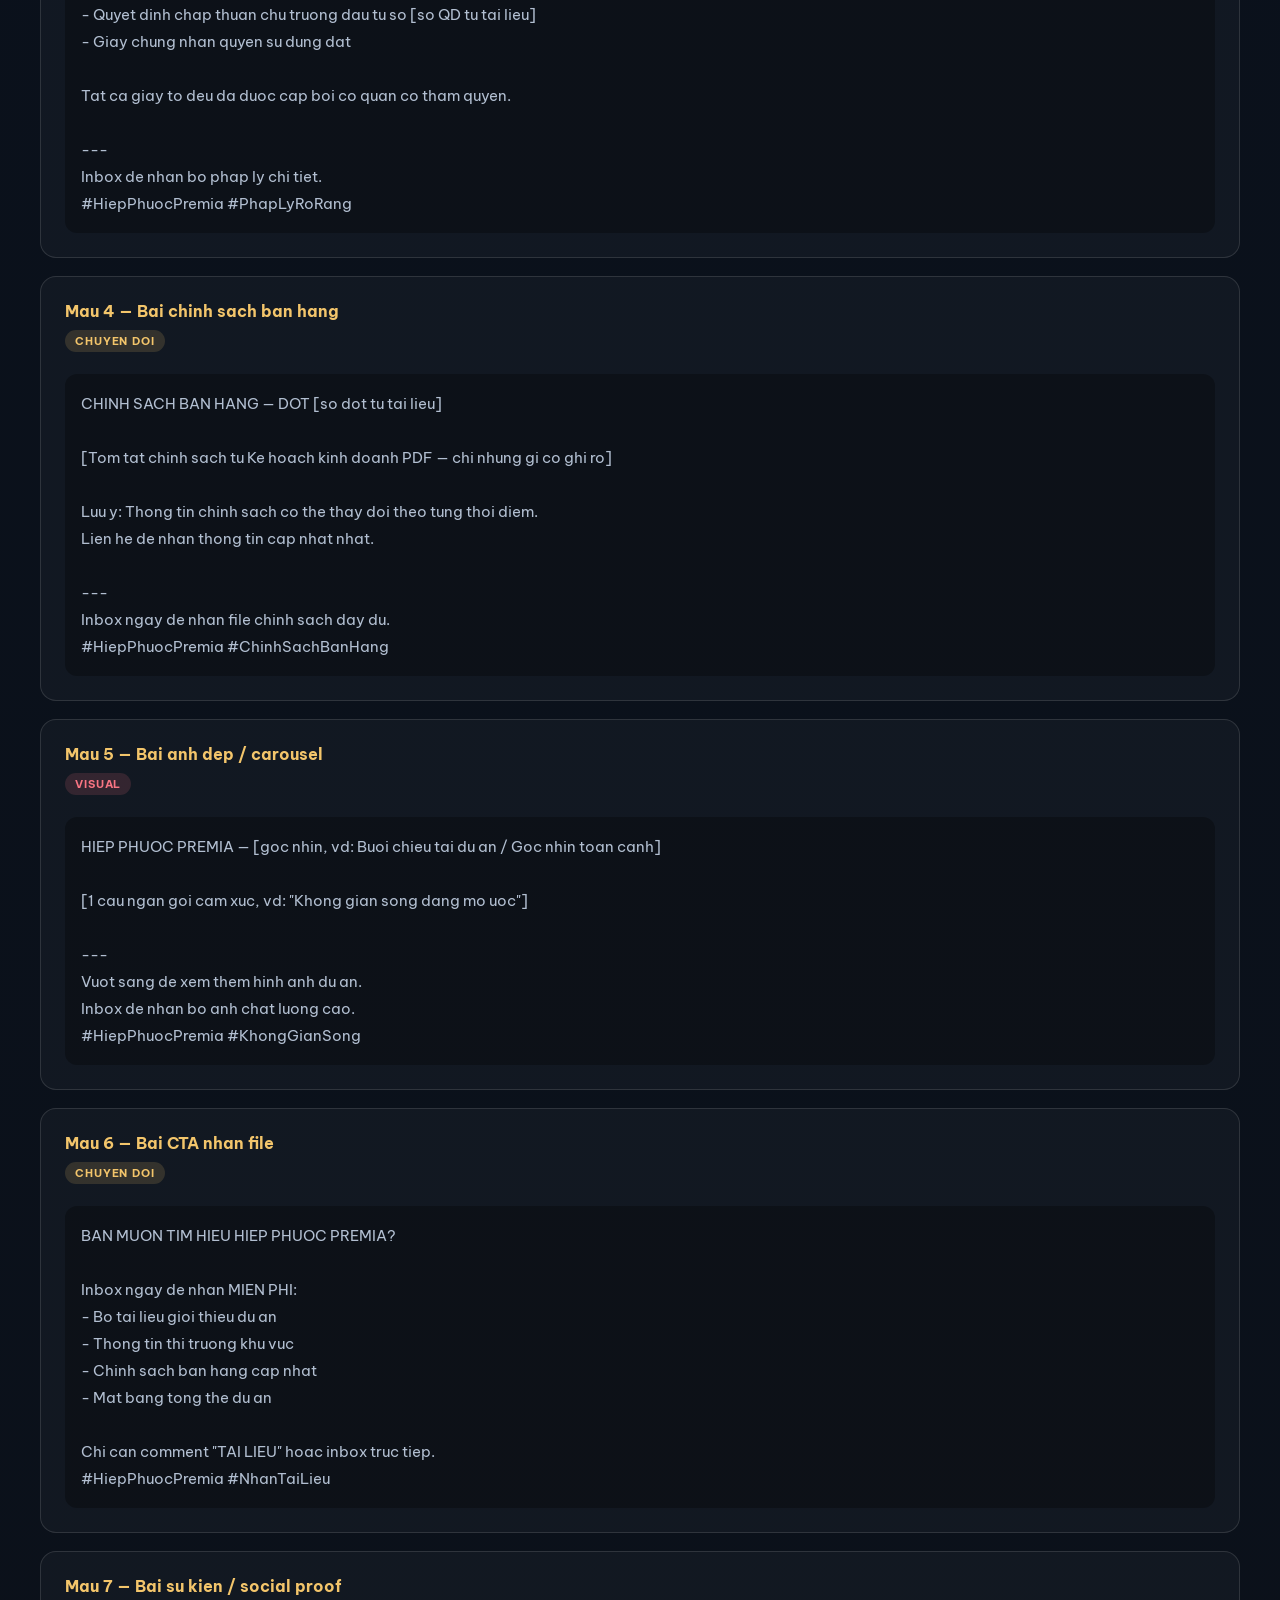
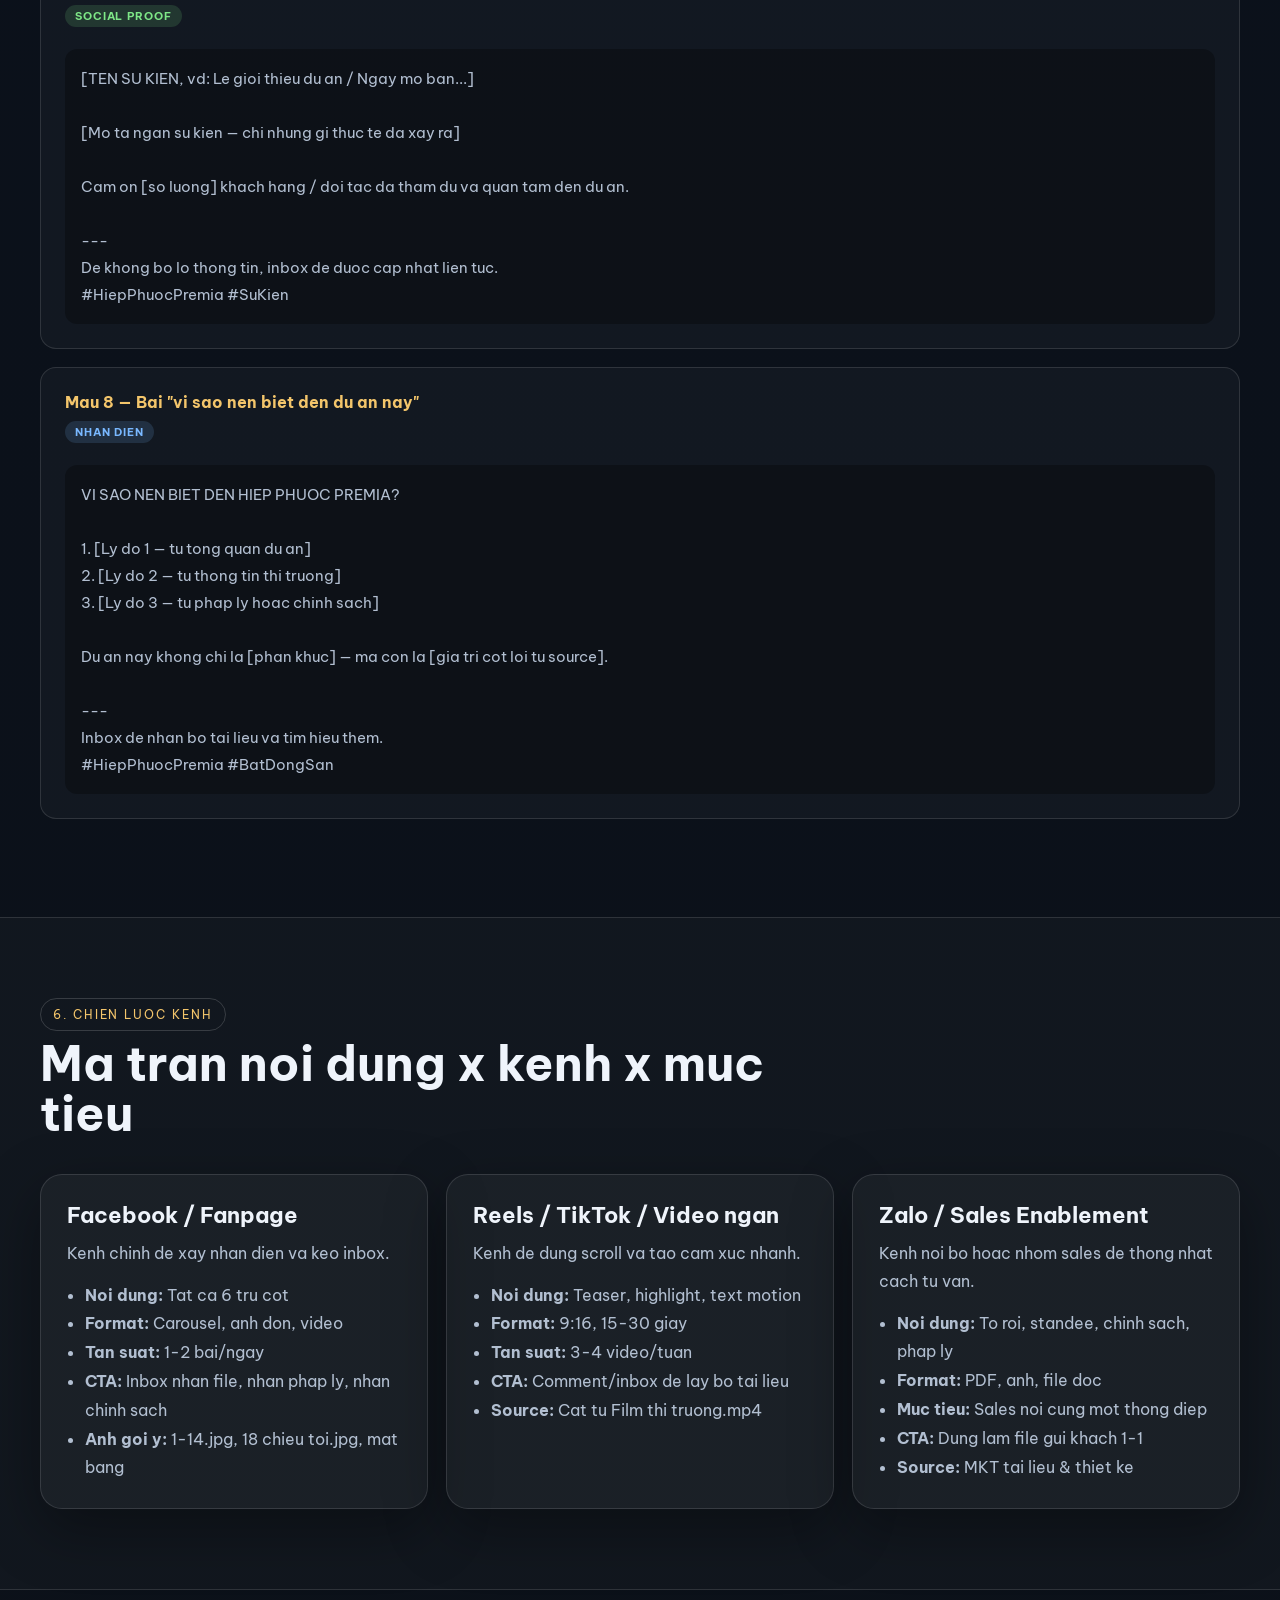
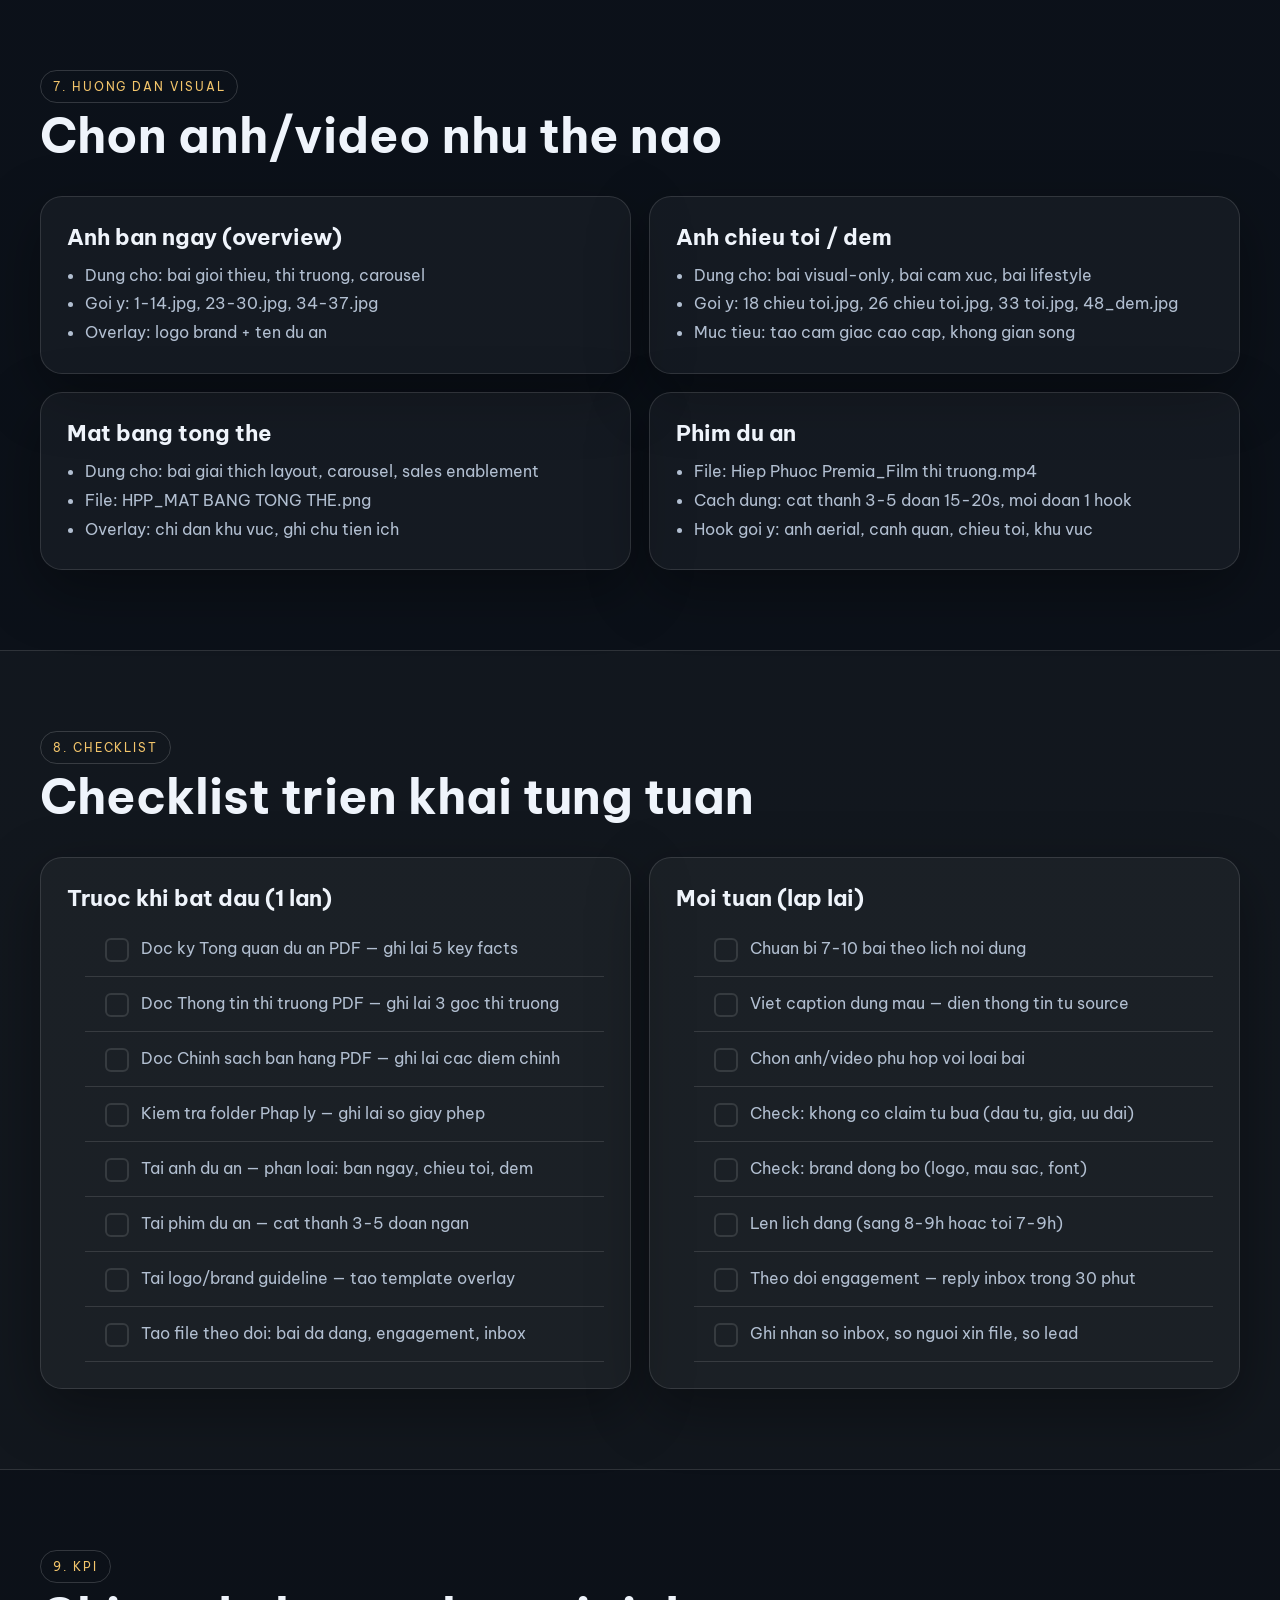
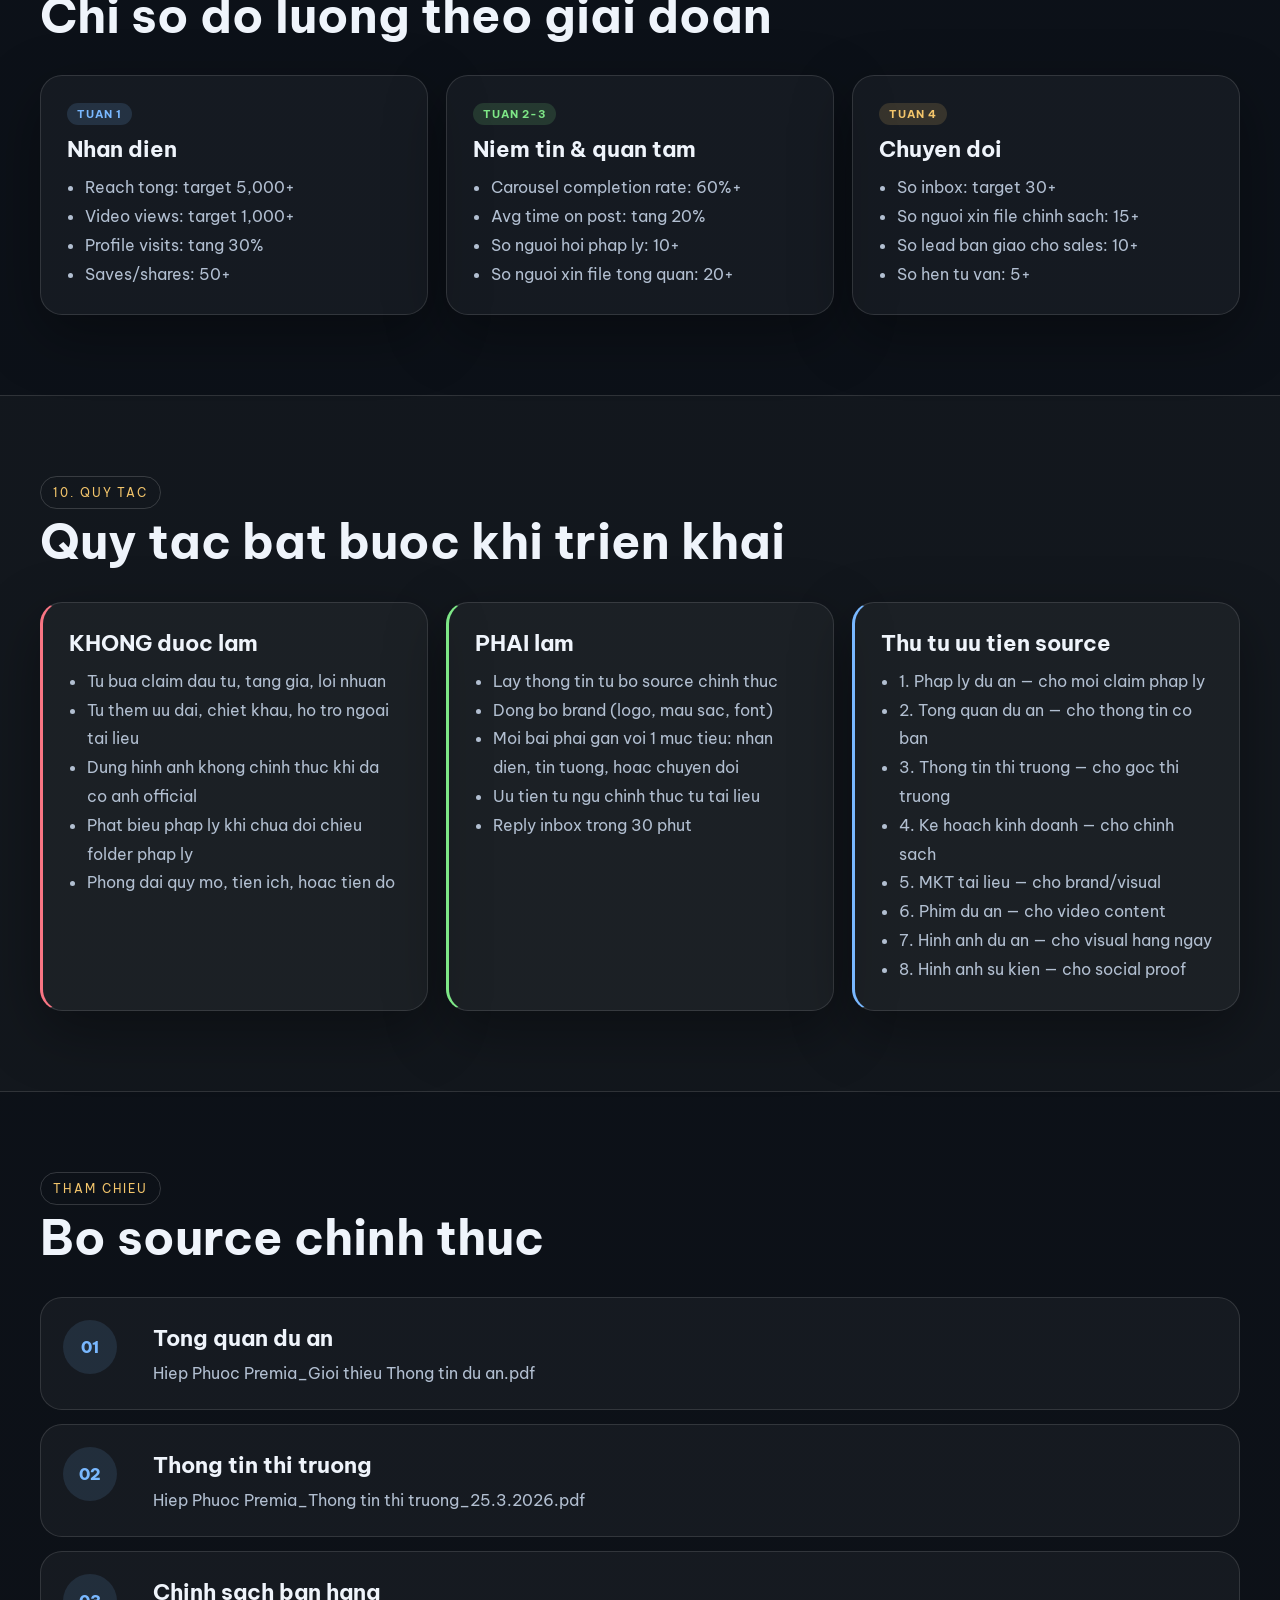
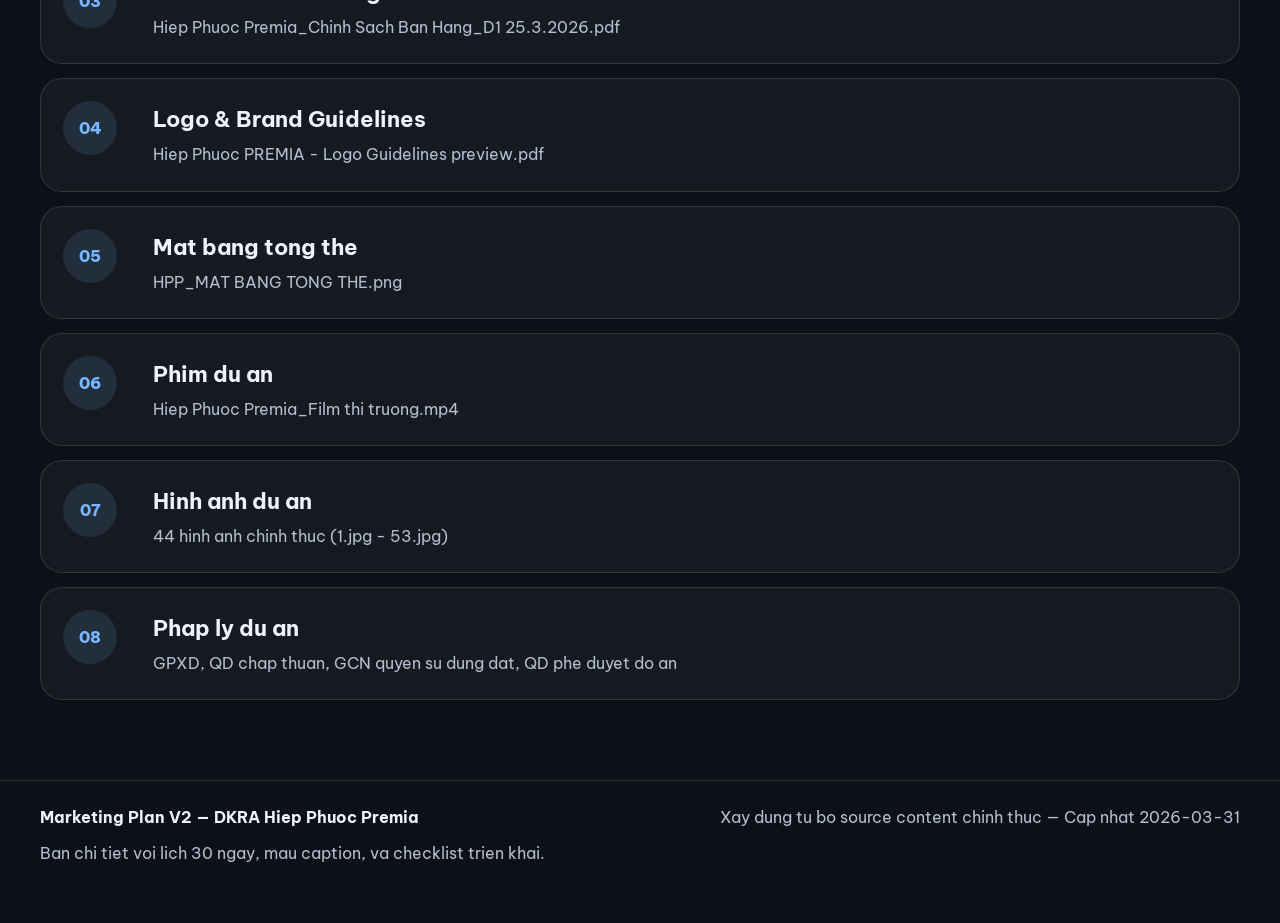
==== commit 747b7d1e: "Deploy Marketing Plan V2 with 30-day calendar, caption templates, and execution checklists Co-Author" ====
--- a/index.html
+++ b/index.html
@@ -3,335 +3,1063 @@
 <head>
   <meta charset="utf-8" />
   <meta name="viewport" content="width=device-width, initial-scale=1" />
-  <title>Kế hoạch Marketing DKRA Hiệp Phước Premia</title>
-  <meta name="description" content="Kế hoạch marketing chi tiết bằng tiếng Việt cho DKRA Hiệp Phước Premia, xây dựng từ bộ source content chính thức." />
+  <title>Marketing Plan V2 — DKRA Hiệp Phước Premia</title>
+  <meta name="description" content="Kế hoạch marketing chi tiết V2 cho DKRA Hiệp Phước Premia — lịch nội dung 30 ngày, mẫu caption, checklist triển khai." />
   <link rel="preconnect" href="https://fonts.googleapis.com">
   <link rel="preconnect" href="https://fonts.gstatic.com" crossorigin>
   <link href="https://fonts.googleapis.com/css2?family=Be+Vietnam+Pro:wght@400;500;600;700;800&display=swap" rel="stylesheet">
-  <link rel="stylesheet" href="./styles.css" />
+  <style>
+:root {
+  --bg: #0d1117;
+  --panel: rgba(255,255,255,0.06);
+  --panel-strong: rgba(255,255,255,0.1);
+  --text: #eff4fb;
+  --muted: #b2bfd1;
+  --line: rgba(255,255,255,0.12);
+  --gold: #f3c56b;
+  --blue: #79b8ff;
+  --green: #7ee787;
+  --red: #f97583;
+  --accent: linear-gradient(135deg, #1f6feb 0%, #6ea8fe 38%, #f3c56b 100%);
+  --radius: 24px;
+  --shadow: 0 20px 60px rgba(0,0,0,0.35);
+}
+* { box-sizing: border-box; }
+html { scroll-behavior: smooth; }
+body {
+  margin: 0;
+  font-family: "Be Vietnam Pro", system-ui, sans-serif;
+  background:
+    radial-gradient(circle at top left, rgba(31,111,235,0.22), transparent 28%),
+    radial-gradient(circle at top right, rgba(243,197,107,0.16), transparent 28%),
+    linear-gradient(180deg, #08111f 0%, #0d1117 100%);
+  color: var(--text);
+}
+a { color: inherit; text-decoration: none; }
+.container { width: min(1200px, calc(100% - 32px)); margin: 0 auto; }
+.section { padding: 80px 0; }
+.section.alt { background: rgba(255,255,255,0.025); border-top: 1px solid var(--line); border-bottom: 1px solid var(--line); }
+.section-head { max-width: 760px; margin-bottom: 34px; }
+.section-head h2 { margin: 8px 0 12px; font-size: clamp(28px, 4vw, 48px); line-height: 1.05; }
+.section-head p { margin: 0; color: var(--muted); font-size: 17px; line-height: 1.7; }
+.eyebrow, .kicker {
+  display: inline-block; padding: 8px 12px;
+  border: 1px solid rgba(255,255,255,0.16); border-radius: 999px;
+  color: var(--gold); font-size: 12px; letter-spacing: .16em; text-transform: uppercase;
+}
+.hero { padding: 72px 0 56px; }
+.hero-grid { display: grid; grid-template-columns: 1.25fr .75fr; gap: 28px; align-items: stretch; }
+.hero-copy h1 { margin: 14px 0 16px; font-size: clamp(36px, 5.5vw, 72px); line-height: 0.95; letter-spacing: -0.04em; }
+.lede { color: var(--muted); font-size: 17px; line-height: 1.8; max-width: 760px; }
+.hero-actions { display: flex; gap: 14px; margin-top: 28px; flex-wrap: wrap; }
+.btn {
+  display: inline-flex; align-items: center; justify-content: center;
+  min-height: 50px; padding: 0 20px; border-radius: 999px; font-weight: 700;
+  border: 1px solid transparent; transition: .2s ease; cursor: pointer;
+}
+.btn:hover { transform: translateY(-1px); }
+.btn-primary { background: var(--accent); color: #08111f; }
+.btn-secondary { border-color: var(--line); background: rgba(255,255,255,0.05); }
+.glass {
+  background: linear-gradient(180deg, rgba(255,255,255,0.08), rgba(255,255,255,0.04));
+  border: 1px solid var(--line); backdrop-filter: blur(16px);
+  border-radius: var(--radius); box-shadow: var(--shadow);
+}
+.hero-card { padding: 28px; }
+.hero-card h3 { margin-top: 0; font-size: 20px; }
+.hero-card ul { margin: 0; padding-left: 18px; color: var(--muted); line-height: 1.9; }
+.pill-row { display: flex; gap: 10px; flex-wrap: wrap; margin-top: 22px; }
+.pill-row span {
+  border: 1px solid var(--line); color: var(--blue); padding: 10px 14px; border-radius: 999px;
+  background: rgba(121,184,255,0.08); font-size: 14px; font-weight: 600;
+}
+.card-grid { display: grid; gap: 18px; }
+.card-grid.two { grid-template-columns: repeat(2, 1fr); }
+.card-grid.three { grid-template-columns: repeat(3, 1fr); }
+.card-grid.four { grid-template-columns: repeat(4, 1fr); }
+.info-card, .day-card {
+  background: rgba(255,255,255,0.04); border: 1px solid var(--line);
+  border-radius: 22px; box-shadow: var(--shadow); padding: 26px;
+}
+.info-card h3 { margin: 0 0 10px; font-size: 22px; }
+.info-card p { color: var(--muted); line-height: 1.75; margin: 0 0 14px; }
+.info-card ul { margin: 0; padding-left: 18px; color: var(--muted); line-height: 1.8; }
+.tag { display: inline-block; font-size: 11px; font-weight: 700; padding: 4px 10px; border-radius: 999px; text-transform: uppercase; letter-spacing: .08em; margin-bottom: 10px; }
+.tag-awareness { background: rgba(121,184,255,0.15); color: var(--blue); }
+.tag-trust { background: rgba(126,231,135,0.15); color: var(--green); }
+.tag-convert { background: rgba(243,197,107,0.15); color: var(--gold); }
+.tag-visual { background: rgba(249,117,131,0.15); color: var(--red); }
+
+/* Calendar */
+.week-block { margin-bottom: 40px; }
+.week-block h3 { font-size: 24px; margin-bottom: 16px; color: var(--gold); }
+.day-grid { display: grid; grid-template-columns: repeat(7, 1fr); gap: 10px; }
+.day-card { padding: 16px; min-height: 160px; }
+.day-card .day-label { font-size: 12px; color: var(--muted); text-transform: uppercase; letter-spacing: .1em; margin-bottom: 6px; }
+.day-card .day-num { font-size: 28px; font-weight: 800; margin-bottom: 8px; }
+.day-card .day-content { font-size: 13px; color: var(--muted); line-height: 1.6; }
+.day-card .day-content strong { color: var(--text); display: block; margin-bottom: 4px; }
+
+/* Caption template */
+.caption-block {
+  background: rgba(255,255,255,0.03); border: 1px solid var(--line);
+  border-radius: 16px; padding: 24px; margin-bottom: 18px;
+}
+.caption-block h4 { margin: 0 0 8px; color: var(--gold); font-size: 16px; }
+.caption-block .caption-text {
+  font-size: 15px; line-height: 1.8; color: var(--muted);
+  white-space: pre-line; padding: 16px; background: rgba(0,0,0,0.3);
+  border-radius: 12px; margin-top: 12px;
+}
+
+/* Checklist */
+.checklist { list-style: none; padding: 0; margin: 0; }
+.checklist li {
+  padding: 14px 20px; border-bottom: 1px solid var(--line);
+  display: flex; align-items: flex-start; gap: 12px; line-height: 1.6;
+}
+.checklist li::before {
+  content: ""; width: 20px; height: 20px; border: 2px solid var(--line);
+  border-radius: 6px; flex-shrink: 0; margin-top: 2px;
+}
+
+/* Phase bar */
+.phase-bar { display: grid; grid-template-columns: 1fr 2fr 1fr; gap: 2px; margin-bottom: 28px; }
+.phase-seg {
+  padding: 18px 20px; text-align: center; font-weight: 700; font-size: 14px;
+  border-radius: 14px;
+}
+.phase-seg.p1 { background: rgba(121,184,255,0.15); color: var(--blue); }
+.phase-seg.p2 { background: rgba(126,231,135,0.12); color: var(--green); }
+.phase-seg.p3 { background: rgba(243,197,107,0.15); color: var(--gold); }
+
+/* Timeline */
+.timeline { display: grid; gap: 14px; }
+.timeline-item {
+  display: grid; grid-template-columns: 72px 1fr; gap: 18px; align-items: start;
+  padding: 22px; border: 1px solid var(--line); border-radius: 22px; background: rgba(255,255,255,0.04);
+}
+.timeline-item span {
+  width: 54px; height: 54px; display: grid; place-items: center; border-radius: 50%;
+  background: rgba(121,184,255,0.12); color: var(--blue); font-weight: 800;
+}
+.timeline-item h3 { margin: 4px 0 8px; font-size: 22px; }
+.timeline-item p { margin: 0; color: var(--muted); line-height: 1.7; }
+
+.footer { border-top: 1px solid var(--line); padding: 26px 0 44px; }
+.footer-wrap { display: flex; justify-content: space-between; gap: 20px; color: var(--muted); }
+.footer strong { display: block; color: var(--text); margin-bottom: 8px; }
+
+.toc { display: flex; flex-wrap: wrap; gap: 10px; margin-top: 16px; }
+.toc a {
+  padding: 8px 16px; border: 1px solid var(--line); border-radius: 999px;
+  font-size: 13px; font-weight: 600; transition: .2s;
+}
+.toc a:hover { background: rgba(255,255,255,0.08); }
+
+@media (max-width: 980px) {
+  .hero-grid, .card-grid.two, .card-grid.three, .card-grid.four, .day-grid, .phase-bar {
+    grid-template-columns: 1fr;
+  }
+  .hero { padding-top: 48px; }
+  .footer-wrap { flex-direction: column; }
+}
+  </style>
 </head>
 <body>
   <div class="page-shell">
     <header class="hero">
       <div class="container hero-grid">
         <div class="hero-copy">
-          <span class="kicker">BẢN TRÌNH BÀY NỘI BỘ</span>
-          <h1>Kế hoạch Marketing<br/>DKRA Hiệp Phước Premia</h1>
+          <span class="kicker">V2 — Chi Tiet & Hanh Dong</span>
+          <h1>Marketing Plan V2<br/>Hiep Phuoc Premia</h1>
           <p class="lede">
-            Bản kế hoạch này được xây trực tiếp từ bộ source content chính thức của dự án:
-            tổng quan dự án, thông tin thị trường, kế hoạch kinh doanh, pháp lý, hình ảnh, phim dự án và tài liệu thiết kế.
-            Mục tiêu là để team có một plan cụ thể, dễ triển khai và dùng chung một chuẩn nội dung.
+            Ban ke hoach nay duoc xay dung truc tiep tu bo source chinh thuc cua du an,
+            bao gom lich noi dung 30 ngay cu the, mau caption san, checklist trien khai,
+            va huong dan chi tiet cho tung loai bai dang.
           </p>
           <div class="hero-actions">
-            <a class="btn btn-primary" href="#muc-tieu">Xem kế hoạch</a>
-            <a class="btn btn-secondary" href="#lich-trien-khai">Lịch triển khai 30 ngày</a>
+            <a class="btn btn-primary" href="#calendar">Lich noi dung 30 ngay</a>
+            <a class="btn btn-secondary" href="#templates">Mau caption san</a>
+          </div>
+          <div class="toc">
+            <a href="#strategy">Chien luoc</a>
+            <a href="#audience">Doi tuong</a>
+            <a href="#pillars">Tru cot</a>
+            <a href="#calendar">Lich 30 ngay</a>
+            <a href="#templates">Mau caption</a>
+            <a href="#channels">Kenh</a>
+            <a href="#checklist">Checklist</a>
+            <a href="#kpi">KPI</a>
+            <a href="#rules">Quy tac</a>
           </div>
         </div>
         <div class="hero-card glass">
-          <h3>Nguyên tắc nền</h3>
+          <h3>Thay doi so voi V1</h3>
           <ul>
-            <li>Chỉ dùng nội dung từ bộ tài liệu chính thức</li>
-            <li>Không tự bịa claim đầu tư, ưu đãi, pháp lý</li>
-            <li>Nội dung phải vừa tăng nhận diện vừa tạo lead</li>
-            <li>Visual ưu tiên ảnh dự án, ảnh sự kiện, phim dự án</li>
+            <li>Lich noi dung cu the tung ngay trong 30 ngay</li>
+            <li>Mau caption san cho 8 loai bai</li>
+            <li>Checklist trien khai theo tuan</li>
+            <li>Huong dan chon anh/video cu the</li>
+            <li>Ma tran noi dung x kenh x muc tieu</li>
           </ul>
           <div class="pill-row">
-            <span>Nhận diện</span>
-            <span>Niềm tin</span>
-            <span>Chuyển đổi</span>
+            <span>30 ngay</span>
+            <span>8 mau caption</span>
+            <span>3 giai doan</span>
           </div>
         </div>
       </div>
     </header>
 
     <main>
-      <section class="section" id="muc-tieu">
+      <!-- STRATEGY -->
+      <section class="section" id="strategy">
         <div class="container">
           <div class="section-head">
-            <span class="eyebrow">1. Mục tiêu</span>
-            <h2>Mục tiêu marketing cụ thể</h2>
+            <span class="eyebrow">1. Chien luoc tong</span>
+            <h2>3 giai doan chien luoc</h2>
             <p>
-              Kế hoạch này không chỉ để “đăng bài cho có”. Mục tiêu là tạo ra một hệ thống nội dung đủ rõ để
-              đội marketing, sales và quản lý đều hiểu: đăng gì, đăng để làm gì, và từng nhóm nội dung sẽ kéo khách đi theo hành trình nào.
+              Ke hoach chia thanh 3 giai doan ro rang. Moi giai doan co muc tieu rieng,
+              loai noi dung rieng, va chi so do luong rieng. Khong lam tat ca cung luc.
             </p>
           </div>
-          <div class="stats-grid">
-            <article class="stat-card"><strong>01</strong><span>Tăng nhận diện tên dự án</span></article>
-            <article class="stat-card"><strong>02</strong><span>Tăng mức độ tin tưởng</span></article>
-            <article class="stat-card"><strong>03</strong><span>Tạo nhu cầu inbox/tư vấn</span></article>
-            <article class="stat-card"><strong>04</strong><span>Hỗ trợ sales chốt khách</span></article>
+
+          <div class="phase-bar">
+            <div class="phase-seg p1">Tuan 1<br/>Nhan dien</div>
+            <div class="phase-seg p2">Tuan 2-3<br/>Thuyet phuc</div>
+            <div class="phase-seg p3">Tuan 4<br/>Chuyen doi</div>
+          </div>
+
+          <div class="card-grid three">
+            <article class="info-card">
+              <span class="tag tag-awareness">Giai doan 1</span>
+              <h3>Mo nhan dien</h3>
+              <p>Lam cho nguoi xem nho ten du an, nhan dien hinh anh, biet du an dang duoc trien khai bai ban.</p>
+              <ul>
+                <li>Bai gioi thieu tong quan du an</li>
+                <li>Anh du an dep, dong bo brand</li>
+                <li>Video teaser ngan tu phim du an</li>
+                <li>Bai "vi sao nen biet den du an nay"</li>
+              </ul>
+              <p style="margin-top:12px"><strong>Source:</strong> Tong quan du an + Hinh anh du an + Phim du an</p>
+            </article>
+            <article class="info-card">
+              <span class="tag tag-trust">Giai doan 2</span>
+              <h3>Dao sau thuyet phuc</h3>
+              <p>Tra loi cau hoi cua khach, tao ly do quan tam, nang do nghiem tuc cua lead.</p>
+              <ul>
+                <li>Bai phan tich thi truong/khu vuc</li>
+                <li>Bai ve mat bang/to roi/tai lieu</li>
+                <li>Bai chinh sach ban hang</li>
+                <li>Carousel anh + thong tin</li>
+                <li>Video voiceover hoac text motion</li>
+              </ul>
+              <p style="margin-top:12px"><strong>Source:</strong> Thong tin thi truong + Ke hoach kinh doanh + MKT tai lieu</p>
+            </article>
+            <article class="info-card">
+              <span class="tag tag-convert">Giai doan 3</span>
+              <h3>Chot chuyen doi</h3>
+              <p>Day khach vao inbox, tu van truc tiep hoac sales follow-up.</p>
+              <ul>
+                <li>Bai CTA nhan full file / chinh sach</li>
+                <li>Bai phap ly tao an tam</li>
+                <li>Bai su kien / social proof</li>
+                <li>Reel recap</li>
+                <li>Bai "neu can tu van thi inbox ngay"</li>
+              </ul>
+              <p style="margin-top:12px"><strong>Source:</strong> Phap ly du an + Hinh anh su kien + Ke hoach kinh doanh</p>
+            </article>
           </div>
         </div>
       </section>
 
-      <section class="section alt" id="dinh-huong">
+      <!-- AUDIENCE -->
+      <section class="section alt" id="audience">
         <div class="container">
           <div class="section-head">
-            <span class="eyebrow">2. Định hướng</span>
-            <h2>Định hướng truyền thông chính</h2>
-            <p>
-              Hiệp Phước Premia nên được truyền thông theo hướng một dự án có tài liệu rõ, hình ảnh mạnh, pháp lý đủ để tạo niềm tin,
-              và có câu chuyện thị trường đủ tốt để giữ sự quan tâm. Không đi theo kiểu spam chào bán quá sớm.
-            </p>
+            <span class="eyebrow">2. Doi tuong</span>
+            <h2>3 nhom khach hang chinh</h2>
           </div>
           <div class="card-grid three">
             <article class="info-card">
-              <div class="num">A</div>
-              <h3>Giai đoạn nhận diện</h3>
-              <p>Làm cho người xem nhớ tên dự án, nhận diện được hình ảnh, và biết dự án đang được triển khai bài bản.</p>
-              <ul>
-                <li>Bài giới thiệu tổng quan</li>
-                <li>Ảnh dự án đẹp, đồng bộ brand</li>
-                <li>Video teaser ngắn từ phim dự án</li>
-              </ul>
-            </article>
-            <article class="info-card">
-              <div class="num">B</div>
-              <h3>Giai đoạn thuyết phục</h3>
-              <p>Trả lời rõ các câu hỏi: dự án này là gì, vị trí/khu vực ra sao, có điểm gì đáng chú ý, phù hợp ai.</p>
-              <ul>
-                <li>Bài phân tích thị trường</li>
-                <li>Bài giải thích mặt bằng/tài liệu</li>
-                <li>Bài chính sách bán hàng nếu cần bán</li>
-              </ul>
-            </article>
-            <article class="info-card">
-              <div class="num">C</div>
-              <h3>Giai đoạn chuyển đổi</h3>
-              <p>Dùng pháp lý, social proof, chính sách và CTA trực tiếp để đẩy khách vào inbox hoặc gặp sales.</p>
-              <ul>
-                <li>Bài pháp lý tạo an tâm</li>
-                <li>Bài sự kiện / hoạt động thực tế</li>
-                <li>Bài CTA nhận file / tư vấn / booking</li>
+              <h3>Nguoi mua de o</h3>
+              <p>Quan tam: chat luong song, quy hoach, hinh anh du an, cam giac an tam, logic an cu lau dai.</p>
+              <ul>
+                <li><strong>Hook:</strong> "Du an nay danh cho ai muon o that?"</li>
+                <li><strong>Noi dung manh:</strong> tong quan, hinh anh, mat bang</li>
+                <li><strong>Kenh tot:</strong> Facebook, carousel, video ngoi nha</li>
+              </ul>
+            </article>
+            <article class="info-card">
+              <h3>Nha dau tu</h3>
+              <p>Quan tam: thong tin thi truong, khu vuc, ha tang, kha nang khai thac, thoi diem xuong tien.</p>
+              <ul>
+                <li><strong>Hook:</strong> "Vi sao thoi diem nay dang theo doi?"</li>
+                <li><strong>Noi dung manh:</strong> thi truong, chinh sach, phap ly</li>
+                <li><strong>Kenh tot:</strong> Facebook, Zalo group, tu van 1-1</li>
+              </ul>
+            </article>
+            <article class="info-card">
+              <h3>Sales / moi gioi</h3>
+              <p>Quan tam: do de tu van — bo tai lieu ro, hinh anh dep, phap ly du, policy de noi lai cho khach.</p>
+              <ul>
+                <li><strong>Hook:</strong> "Bo cong cu de tu van nhanh hon"</li>
+                <li><strong>Noi dung manh:</strong> to roi, standee, chinh sach, phap ly</li>
+                <li><strong>Kenh tot:</strong> Zalo noi bo, email, file PDF</li>
               </ul>
             </article>
           </div>
         </div>
       </section>
 
-      <section class="section" id="khach-hang">
+      <!-- CONTENT PILLARS -->
+      <section class="section" id="pillars">
         <div class="container">
           <div class="section-head">
-            <span class="eyebrow">3. Khách hàng mục tiêu</span>
-            <h2>3 nhóm khách hàng chính</h2>
+            <span class="eyebrow">3. Tru cot noi dung</span>
+            <h2>6 loai bai dang chinh</h2>
+            <p>Moi bai dang phai thuoc 1 trong 6 loai nay. Moi loai co muc tieu ro, source cu the, va tan suat khuyen nghi.</p>
           </div>
           <div class="card-grid three">
-            <article class="info-card compact">
-              <h3>Nhóm 1 — Người mua để ở</h3>
-              <p>Tập trung vào chất lượng sống, quy hoạch, hình ảnh dự án, cảm giác an tâm, và logic an cư lâu dài.</p>
-              <ul>
-                <li>Hook: “Dự án này dành cho ai muốn ở thật?”</li>
-                <li>Nội dung mạnh: tổng quan, hình ảnh, mặt bằng</li>
-              </ul>
-            </article>
-            <article class="info-card compact">
-              <h3>Nhóm 2 — Nhà đầu tư</h3>
-              <p>Tập trung vào thông tin thị trường, khu vực, hạ tầng, khả năng khai thác và thời điểm xuống tiền.</p>
-              <ul>
-                <li>Hook: “Vì sao thời điểm này đáng theo dõi?”</li>
-                <li>Nội dung mạnh: thị trường, chính sách, pháp lý</li>
-              </ul>
-            </article>
-            <article class="info-card compact">
-              <h3>Nhóm 3 — Sales / môi giới</h3>
-              <p>Tập trung vào độ dễ tư vấn: bộ tài liệu rõ, hình ảnh đẹp, pháp lý đủ, policy dễ nói lại cho khách.</p>
-              <ul>
-                <li>Hook: “Bộ công cụ để tư vấn nhanh hơn”</li>
-                <li>Nội dung mạnh: tờ rơi, standee, chính sách, pháp lý</li>
+            <article class="info-card">
+              <span class="tag tag-awareness">Nhan dien</span>
+              <h3>A. Gioi thieu du an</h3>
+              <p>Bai hero, bai tong quan, bai "du an nay la gi".</p>
+              <ul>
+                <li><strong>Source:</strong> Tong quan du an PDF</li>
+                <li><strong>Visual:</strong> Hinh anh du an (1-10.jpg)</li>
+                <li><strong>Tan suat:</strong> 2 bai/tuan</li>
+              </ul>
+            </article>
+            <article class="info-card">
+              <span class="tag tag-awareness">Nhan dien</span>
+              <h3>B. Thi truong & khu vuc</h3>
+              <p>Bai phan tich tiem nang khu vuc, why-now, goc dau tu.</p>
+              <ul>
+                <li><strong>Source:</strong> Thong tin thi truong PDF</li>
+                <li><strong>Visual:</strong> Hinh anh du an (goc rong, ban do)</li>
+                <li><strong>Tan suat:</strong> 2 bai/tuan</li>
+              </ul>
+            </article>
+            <article class="info-card">
+              <span class="tag tag-trust">Niem tin</span>
+              <h3>C. Phap ly & trust</h3>
+              <p>Giam nghi ngai, tra loi lo lang, cung co cam giac du an co ho so ro rang.</p>
+              <ul>
+                <li><strong>Source:</strong> Phap ly du an (GPXD, QD, GCN)</li>
+                <li><strong>Visual:</strong> Crop anh giay phep, overlay brand</li>
+                <li><strong>Tan suat:</strong> 1 bai/tuan</li>
+              </ul>
+            </article>
+            <article class="info-card">
+              <span class="tag tag-convert">Chuyen doi</span>
+              <h3>D. Chinh sach & CTA</h3>
+              <p>Bai keo khach vao tu van: nhan file, hoi gia, xem chinh sach, dat lich hen.</p>
+              <ul>
+                <li><strong>Source:</strong> Ke hoach kinh doanh PDF</li>
+                <li><strong>Visual:</strong> Standee, to roi, branded cards</li>
+                <li><strong>Tan suat:</strong> 1 bai/tuan</li>
+              </ul>
+            </article>
+            <article class="info-card">
+              <span class="tag tag-visual">Visual</span>
+              <h3>E. Hinh anh & video</h3>
+              <p>Anh dep, reel ngan, carousel, bai mang tinh goi cam hung.</p>
+              <ul>
+                <li><strong>Source:</strong> Hinh anh du an + Phim du an</li>
+                <li><strong>Visual:</strong> Best-of anh (18, 26, 33, 48 — dem/chieu)</li>
+                <li><strong>Tan suat:</strong> 2-3 bai/tuan</li>
+              </ul>
+            </article>
+            <article class="info-card">
+              <span class="tag tag-trust">Social proof</span>
+              <h3>F. Su kien & hoat dong</h3>
+              <p>Launch recap, social proof, bai tao do nong thi truong.</p>
+              <ul>
+                <li><strong>Source:</strong> Hinh anh su kien</li>
+                <li><strong>Visual:</strong> Anh su kien, team, khach hang</li>
+                <li><strong>Tan suat:</strong> 1 bai/tuan (khi co su kien)</li>
               </ul>
             </article>
           </div>
         </div>
       </section>
 
-      <section class="section alt" id="thong-diep">
+      <!-- 30-DAY CALENDAR -->
+      <section class="section alt" id="calendar">
         <div class="container">
           <div class="section-head">
-            <span class="eyebrow">4. Trụ cột nội dung</span>
-            <h2>5 trụ cột thông điệp cần bám</h2>
-          </div>
-          <div class="timeline">
-            <div class="timeline-item"><span>01</span><div><h3>Giới thiệu dự án</h3><p>Dùng cho bài mở đầu, bài giới thiệu nhanh, bài “đây là dự án gì”, bài hero branding.</p></div></div>
-            <div class="timeline-item"><span>02</span><div><h3>Thị trường & khu vực</h3><p>Dùng cho bài phân tích tiềm năng khu vực, bài why-now, bài dành cho khách thiên về đầu tư.</p></div></div>
-            <div class="timeline-item"><span>03</span><div><h3>Niềm tin & pháp lý</h3><p>Dùng để giảm nghi ngại, trả lời lo lắng, củng cố cảm giác “dự án có hồ sơ rõ ràng”.</p></div></div>
-            <div class="timeline-item"><span>04</span><div><h3>Chính sách & hành động</h3><p>Dùng cho các bài kéo khách vào tư vấn: nhận file, hỏi giá, xem chính sách, đặt lịch hẹn.</p></div></div>
-            <div class="timeline-item"><span>05</span><div><h3>Hình ảnh & trải nghiệm</h3><p>Dùng cho ảnh đẹp, reel ngắn, carousel, bài mang tính gợi cảm hứng và ghi nhớ dự án.</p></div></div>
+            <span class="eyebrow">4. Lich noi dung</span>
+            <h2>Lich noi dung chi tiet 30 ngay</h2>
+            <p>Moi ngay co 1 bai chinh. Cac ngay danh dau (*) co them 1 reel/video ngan. Dieu chinh ngay bat dau theo thoi diem thuc te.</p>
+          </div>
+
+          <!-- WEEK 1 -->
+          <div class="week-block">
+            <h3>Tuan 1 — Mo nhan dien</h3>
+            <div class="day-grid">
+              <div class="day-card">
+                <div class="day-label">Ngay 1</div>
+                <div class="day-num">01</div>
+                <div class="day-content">
+                  <span class="tag tag-awareness">Gioi thieu</span>
+                  <strong>Bai mo man du an</strong>
+                  "Hiep Phuoc Premia — gioi thieu tong quan du an"
+                </div>
+              </div>
+              <div class="day-card">
+                <div class="day-label">Ngay 2</div>
+                <div class="day-num">02</div>
+                <div class="day-content">
+                  <span class="tag tag-visual">Visual</span>
+                  <strong>Carousel anh dep</strong>
+                  4-6 anh du an dep nhat, brand overlay
+                </div>
+              </div>
+              <div class="day-card">
+                <div class="day-label">Ngay 3</div>
+                <div class="day-num">03</div>
+                <div class="day-content">
+                  <span class="tag tag-awareness">Gioi thieu</span>
+                  <strong>Reel teaser 15-20s *</strong>
+                  Cat tu phim du an, hook manh
+                </div>
+              </div>
+              <div class="day-card">
+                <div class="day-label">Ngay 4</div>
+                <div class="day-num">04</div>
+                <div class="day-content">
+                  <span class="tag tag-awareness">Thi truong</span>
+                  <strong>"Vi sao nen biet den du an nay?"</strong>
+                  Goc khu vuc, tiem nang
+                </div>
+              </div>
+              <div class="day-card">
+                <div class="day-label">Ngay 5</div>
+                <div class="day-num">05</div>
+                <div class="day-content">
+                  <span class="tag tag-visual">Visual</span>
+                  <strong>Anh chieu toi / dem</strong>
+                  Anh 18, 26, 33, 48
+                </div>
+              </div>
+              <div class="day-card">
+                <div class="day-label">Ngay 6</div>
+                <div class="day-num">06</div>
+                <div class="day-content">
+                  <span class="tag tag-trust">Trust</span>
+                  <strong>Bai phap ly nhe</strong>
+                  "Du an da co giay phep xay dung"
+                </div>
+              </div>
+              <div class="day-card">
+                <div class="day-label">Ngay 7</div>
+                <div class="day-num">07</div>
+                <div class="day-content">
+                  <span class="tag tag-awareness">Gioi thieu</span>
+                  <strong>"3 dieu can biet" recap</strong>
+                  Tom tat tuan 1
+                </div>
+              </div>
+            </div>
+          </div>
+
+          <!-- WEEK 2 -->
+          <div class="week-block">
+            <h3>Tuan 2 — Dao sau ly do mua (phan 1)</h3>
+            <div class="day-grid">
+              <div class="day-card">
+                <div class="day-label">Ngay 8</div>
+                <div class="day-num">08</div>
+                <div class="day-content">
+                  <span class="tag tag-awareness">Thi truong</span>
+                  <strong>Phan tich khu vuc</strong>
+                  Ha tang, ket noi, phat trien
+                </div>
+              </div>
+              <div class="day-card">
+                <div class="day-label">Ngay 9</div>
+                <div class="day-num">09</div>
+                <div class="day-content">
+                  <span class="tag tag-visual">Visual</span>
+                  <strong>Carousel mat bang tong the</strong>
+                  Dung MBTT PNG, overlay chi dan
+                </div>
+              </div>
+              <div class="day-card">
+                <div class="day-label">Ngay 10</div>
+                <div class="day-num">10</div>
+                <div class="day-content">
+                  <span class="tag tag-awareness">Thi truong</span>
+                  <strong>Video text motion *</strong>
+                  "Khu vuc dang phat trien the nao"
+                </div>
+              </div>
+              <div class="day-card">
+                <div class="day-label">Ngay 11</div>
+                <div class="day-num">11</div>
+                <div class="day-content">
+                  <span class="tag tag-convert">Chinh sach</span>
+                  <strong>Bai chinh sach ban hang</strong>
+                  Tu Ke hoach kinh doanh PDF
+                </div>
+              </div>
+              <div class="day-card">
+                <div class="day-label">Ngay 12</div>
+                <div class="day-num">12</div>
+                <div class="day-content">
+                  <span class="tag tag-visual">Visual</span>
+                  <strong>Anh du an goc rong</strong>
+                  Anh canh quan, tien ich
+                </div>
+              </div>
+              <div class="day-card">
+                <div class="day-label">Ngay 13</div>
+                <div class="day-num">13</div>
+                <div class="day-content">
+                  <span class="tag tag-trust">Trust</span>
+                  <strong>Bai phap ly chi tiet</strong>
+                  GPXD + QD chap thuan dau tu
+                </div>
+              </div>
+              <div class="day-card">
+                <div class="day-label">Ngay 14</div>
+                <div class="day-num">14</div>
+                <div class="day-content">
+                  <span class="tag tag-awareness">Gioi thieu</span>
+                  <strong>Bai to roi dien giai</strong>
+                  Noi dung tu to roi, branded
+                </div>
+              </div>
+            </div>
+          </div>
+
+          <!-- WEEK 3 -->
+          <div class="week-block">
+            <h3>Tuan 3 — Dao sau ly do mua (phan 2)</h3>
+            <div class="day-grid">
+              <div class="day-card">
+                <div class="day-label">Ngay 15</div>
+                <div class="day-num">15</div>
+                <div class="day-content">
+                  <span class="tag tag-awareness">Thi truong</span>
+                  <strong>"Tiem nang dau tu khu vuc"</strong>
+                  Goc nha dau tu
+                </div>
+              </div>
+              <div class="day-card">
+                <div class="day-label">Ngay 16</div>
+                <div class="day-num">16</div>
+                <div class="day-content">
+                  <span class="tag tag-visual">Visual</span>
+                  <strong>Reel voiceover 20-30s *</strong>
+                  Voiceover tren anh du an
+                </div>
+              </div>
+              <div class="day-card">
+                <div class="day-label">Ngay 17</div>
+                <div class="day-num">17</div>
+                <div class="day-content">
+                  <span class="tag tag-convert">CTA</span>
+                  <strong>"Inbox nhan bo tai lieu"</strong>
+                  CTA nhan file tong quan
+                </div>
+              </div>
+              <div class="day-card">
+                <div class="day-label">Ngay 18</div>
+                <div class="day-num">18</div>
+                <div class="day-content">
+                  <span class="tag tag-awareness">Gioi thieu</span>
+                  <strong>Carousel "5 dieu noi bat"</strong>
+                  5 key selling points
+                </div>
+              </div>
+              <div class="day-card">
+                <div class="day-label">Ngay 19</div>
+                <div class="day-num">19</div>
+                <div class="day-content">
+                  <span class="tag tag-visual">Visual</span>
+                  <strong>Anh dem/toi atmospheric</strong>
+                  Anh 33 toi, 48 dem
+                </div>
+              </div>
+              <div class="day-card">
+                <div class="day-label">Ngay 20</div>
+                <div class="day-num">20</div>
+                <div class="day-content">
+                  <span class="tag tag-trust">Social proof</span>
+                  <strong>Bai su kien/hoat dong</strong>
+                  Anh su kien (neu co)
+                </div>
+              </div>
+              <div class="day-card">
+                <div class="day-label">Ngay 21</div>
+                <div class="day-num">21</div>
+                <div class="day-content">
+                  <span class="tag tag-convert">Chinh sach</span>
+                  <strong>Bai chinh sach uu dai</strong>
+                  Chi lay tu PDF chinh sach
+                </div>
+              </div>
+            </div>
+          </div>
+
+          <!-- WEEK 4 -->
+          <div class="week-block">
+            <h3>Tuan 4 — Chot chuyen doi</h3>
+            <div class="day-grid">
+              <div class="day-card">
+                <div class="day-label">Ngay 22</div>
+                <div class="day-num">22</div>
+                <div class="day-content">
+                  <span class="tag tag-convert">CTA</span>
+                  <strong>"Nhan full file chinh sach"</strong>
+                  CTA manh, urgency nhe
+                </div>
+              </div>
+              <div class="day-card">
+                <div class="day-label">Ngay 23</div>
+                <div class="day-num">23</div>
+                <div class="day-content">
+                  <span class="tag tag-trust">Trust</span>
+                  <strong>Bai phap ly day du</strong>
+                  GCN quyen su dung dat
+                </div>
+              </div>
+              <div class="day-card">
+                <div class="day-label">Ngay 24</div>
+                <div class="day-num">24</div>
+                <div class="day-content">
+                  <span class="tag tag-visual">Visual</span>
+                  <strong>Reel recap 30s *</strong>
+                  Tong hop highlights 30 ngay
+                </div>
+              </div>
+              <div class="day-card">
+                <div class="day-label">Ngay 25</div>
+                <div class="day-num">25</div>
+                <div class="day-content">
+                  <span class="tag tag-trust">Social proof</span>
+                  <strong>Bai su kien recap</strong>
+                  Hoat dong thuc te, doi ngu
+                </div>
+              </div>
+              <div class="day-card">
+                <div class="day-label">Ngay 26</div>
+                <div class="day-num">26</div>
+                <div class="day-content">
+                  <span class="tag tag-awareness">Thi truong</span>
+                  <strong>"Thoi diem vang de tim hieu"</strong>
+                  Goc thi truong + CTA
+                </div>
+              </div>
+              <div class="day-card">
+                <div class="day-label">Ngay 27</div>
+                <div class="day-num">27</div>
+                <div class="day-content">
+                  <span class="tag tag-visual">Visual</span>
+                  <strong>Carousel "Hinh anh thuc te"</strong>
+                  Best-of anh du an
+                </div>
+              </div>
+              <div class="day-card">
+                <div class="day-label">Ngay 28</div>
+                <div class="day-num">28</div>
+                <div class="day-content">
+                  <span class="tag tag-convert">CTA</span>
+                  <strong>"Can tu van? Inbox ngay"</strong>
+                  CTA truc tiep, final push
+                </div>
+              </div>
+            </div>
+          </div>
+
+          <!-- DAYS 29-30 -->
+          <div class="week-block">
+            <h3>Ngay 29-30 — Bonus / lap lai</h3>
+            <div class="card-grid two">
+              <div class="info-card">
+                <div class="day-num" style="font-size:22px">29</div>
+                <span class="tag tag-awareness">Gioi thieu</span>
+                <strong>Bai tong hop "Tat ca ve Hiep Phuoc Premia"</strong>
+                <p>Long-form recap, link den cac bai truoc, CTA cuoi.</p>
+              </div>
+              <div class="info-card">
+                <div class="day-num" style="font-size:22px">30</div>
+                <span class="tag tag-visual">Visual</span>
+                <strong>Video highlight reel 45-60s *</strong>
+                <p>Cat tu phim du an, ghep best-of anh, ket bang CTA.</p>
+              </div>
+            </div>
           </div>
         </div>
       </section>
 
-      <section class="section" id="kenh-noi-dung">
+      <!-- CAPTION TEMPLATES -->
+      <section class="section" id="templates">
         <div class="container">
           <div class="section-head">
-            <span class="eyebrow">5. Chiến lược kênh</span>
-            <h2>Dùng nội dung nào cho từng loại kênh</h2>
-          </div>
-          <div class="card-grid three">
-            <article class="info-card">
-              <h3>Facebook / fanpage</h3>
-              <p>Kênh để xây nhận diện và kéo inbox.</p>
-              <ul>
-                <li>Ưu tiên: carousel, ảnh dự án, bài tổng quan, bài thị trường</li>
-                <li>Tần suất: 1–2 bài/ngày nếu đủ asset</li>
-                <li>CTA: inbox nhận file, nhận pháp lý, nhận chính sách</li>
-              </ul>
-            </article>
-            <article class="info-card">
-              <h3>Reels / TikTok / video ngắn</h3>
-              <p>Kênh để dừng scroll và tạo cảm xúc nhanh.</p>
-              <ul>
-                <li>Ưu tiên: cắt từ phim dự án, ảnh ghép motion, hook ngắn</li>
-                <li>Tần suất: 3–4 video/tuần</li>
-                <li>CTA: comment/inbox để lấy bộ tài liệu</li>
-              </ul>
-            </article>
-            <article class="info-card">
-              <h3>Sales enablement</h3>
-              <p>Kênh nội bộ hoặc nhóm sales để thống nhất cách tư vấn.</p>
-              <ul>
-                <li>Ưu tiên: tờ rơi, standee, chính sách, pháp lý</li>
-                <li>Mục tiêu: để sales nói cùng một thông điệp</li>
-                <li>CTA: dùng làm file gửi khách 1-1</li>
-              </ul>
-            </article>
+            <span class="eyebrow">5. Mau caption san</span>
+            <h2>8 mau caption dung ngay</h2>
+            <p>Moi mau da co cau truc san, chi can thay thong tin cu the tu source. Dau [...] la cho can dien tu tai lieu.</p>
+          </div>
+
+          <div class="caption-block">
+            <h4>Mau 1 — Bai gioi thieu tong quan du an</h4>
+            <span class="tag tag-awareness">Nhan dien</span>
+            <div class="caption-text">HIEP PHUOC PREMIA — [ten phan khuc, vd: khu do thi / nha pho / can ho]
+
+[1-2 cau tom tat du an tu Tong quan du an PDF]
+
+Vi tri: [vi tri cu the tu tai lieu]
+Quy mo: [quy mo tu tai lieu]
+Chu dau tu: [ten CĐT tu tai lieu]
+
+---
+Inbox de nhan bo tai lieu chi tiet du an.
+#HiepPhuocPremia #DKRA #BatDongSan</div>
+          </div>
+
+          <div class="caption-block">
+            <h4>Mau 2 — Bai phan tich thi truong</h4>
+            <span class="tag tag-awareness">Nhan dien</span>
+            <div class="caption-text">KHU VUC NAY DANG PHAT TRIEN THE NAO?
+
+[2-3 diem noi bat ve thi truong tu Thong tin thi truong PDF]
+
+Hiep Phuoc Premia nam ngay tai [vi tri/khu vuc], noi dang:
+- [diem 1: ha tang, giao thong...]
+- [diem 2: quy hoach, dan cu...]
+- [diem 3: tiem nang tang truong...]
+
+---
+Muon hieu ro hon ve khu vuc? Inbox de nhan bao cao thi truong.
+#HiepPhuocPremia #DauTuBatDongSan</div>
+          </div>
+
+          <div class="caption-block">
+            <h4>Mau 3 — Bai phap ly tao an tam</h4>
+            <span class="tag tag-trust">Niem tin</span>
+            <div class="caption-text">PHAP LY RO RANG — AN TAM TIM HIEU
+
+Hiep Phuoc Premia da co day du ho so phap ly:
+- Giay phep xay dung so [so GPXD tu tai lieu]
+- Quyet dinh chap thuan chu truong dau tu so [so QD tu tai lieu]
+- Giay chung nhan quyen su dung dat
+
+Tat ca giay to deu da duoc cap boi co quan co tham quyen.
+
+---
+Inbox de nhan bo phap ly chi tiet.
+#HiepPhuocPremia #PhapLyRoRang</div>
+          </div>
+
+          <div class="caption-block">
+            <h4>Mau 4 — Bai chinh sach ban hang</h4>
+            <span class="tag tag-convert">Chuyen doi</span>
+            <div class="caption-text">CHINH SACH BAN HANG — DOT [so dot tu tai lieu]
+
+[Tom tat chinh sach tu Ke hoach kinh doanh PDF — chi nhung gi co ghi ro]
+
+Luu y: Thong tin chinh sach co the thay doi theo tung thoi diem.
+Lien he de nhan thong tin cap nhat nhat.
+
+---
+Inbox ngay de nhan file chinh sach day du.
+#HiepPhuocPremia #ChinhSachBanHang</div>
+          </div>
+
+          <div class="caption-block">
+            <h4>Mau 5 — Bai anh dep / carousel</h4>
+            <span class="tag tag-visual">Visual</span>
+            <div class="caption-text">HIEP PHUOC PREMIA — [goc nhin, vd: Buoi chieu tai du an / Goc nhin toan canh]
+
+[1 cau ngan goi cam xuc, vd: "Khong gian song dang mo uoc"]
+
+---
+Vuot sang de xem them hinh anh du an.
+Inbox de nhan bo anh chat luong cao.
+#HiepPhuocPremia #KhongGianSong</div>
+          </div>
+
+          <div class="caption-block">
+            <h4>Mau 6 — Bai CTA nhan file</h4>
+            <span class="tag tag-convert">Chuyen doi</span>
+            <div class="caption-text">BAN MUON TIM HIEU HIEP PHUOC PREMIA?
+
+Inbox ngay de nhan MIEN PHI:
+- Bo tai lieu gioi thieu du an
+- Thong tin thi truong khu vuc
+- Chinh sach ban hang cap nhat
+- Mat bang tong the du an
+
+Chi can comment "TAI LIEU" hoac inbox truc tiep.
+#HiepPhuocPremia #NhanTaiLieu</div>
+          </div>
+
+          <div class="caption-block">
+            <h4>Mau 7 — Bai su kien / social proof</h4>
+            <span class="tag tag-trust">Social proof</span>
+            <div class="caption-text">[TEN SU KIEN, vd: Le gioi thieu du an / Ngay mo ban...]
+
+[Mo ta ngan su kien — chi nhung gi thuc te da xay ra]
+
+Cam on [so luong] khach hang / doi tac da tham du va quan tam den du an.
+
+---
+De khong bo lo thong tin, inbox de duoc cap nhat lien tuc.
+#HiepPhuocPremia #SuKien</div>
+          </div>
+
+          <div class="caption-block">
+            <h4>Mau 8 — Bai "vi sao nen biet den du an nay"</h4>
+            <span class="tag tag-awareness">Nhan dien</span>
+            <div class="caption-text">VI SAO NEN BIET DEN HIEP PHUOC PREMIA?
+
+1. [Ly do 1 — tu tong quan du an]
+2. [Ly do 2 — tu thong tin thi truong]
+3. [Ly do 3 — tu phap ly hoac chinh sach]
+
+Du an nay khong chi la [phan khuc] — ma con la [gia tri cot loi tu source].
+
+---
+Inbox de nhan bo tai lieu va tim hieu them.
+#HiepPhuocPremia #BatDongSan</div>
           </div>
         </div>
       </section>
 
-      <section class="section alt" id="lich-trien-khai">
+      <!-- CHANNELS -->
+      <section class="section alt" id="channels">
         <div class="container">
           <div class="section-head">
-            <span class="eyebrow">6. Lịch triển khai</span>
-            <h2>Kế hoạch triển khai 30 ngày</h2>
-          </div>
-          <div class="phase-grid">
-            <article class="phase-card">
-              <span>Tuần 1</span>
-              <h3>Giai đoạn mở nhận diện</h3>
-              <p>Mục tiêu: làm cho team và khách hàng bắt đầu nhìn thấy dự án một cách rõ ràng, đồng nhất.</p>
-              <ul>
-                <li>2 bài giới thiệu tổng quan dự án</li>
-                <li>2 bài ảnh dự án đẹp</li>
-                <li>1 reel ngắn từ phim dự án</li>
-                <li>1 bài “vì sao nên biết đến dự án này?”</li>
-                <li>1 bài pháp lý/trust nhẹ</li>
-              </ul>
-            </article>
-            <article class="phase-card">
-              <span>Tuần 2–3</span>
-              <h3>Giai đoạn đào sâu lý do mua</h3>
-              <p>Mục tiêu: trả lời câu hỏi của khách, tạo lý do quan tâm, và nâng độ nghiêm túc của lead.</p>
-              <ul>
-                <li>3 bài phân tích thị trường/khu vực</li>
-                <li>2 bài về mặt bằng/tờ rơi/tài liệu</li>
-                <li>2 bài chính sách bán hàng</li>
-                <li>2 carousel ảnh + thông tin</li>
-                <li>1 video voiceover hoặc text motion</li>
-              </ul>
-            </article>
-            <article class="phase-card">
-              <span>Tuần 4</span>
-              <h3>Giai đoạn chốt chuyển đổi</h3>
-              <p>Mục tiêu: đẩy khách vào inbox, tư vấn trực tiếp hoặc sales follow-up.</p>
-              <ul>
-                <li>2 bài CTA nhận full file / chính sách</li>
-                <li>2 bài pháp lý tạo an tâm</li>
-                <li>2 bài sự kiện / social proof</li>
-                <li>1 reel recap</li>
-                <li>1 bài “nếu cần tư vấn thì inbox ngay”</li>
+            <span class="eyebrow">6. Chien luoc kenh</span>
+            <h2>Ma tran noi dung x kenh x muc tieu</h2>
+          </div>
+          <div class="card-grid three">
+            <article class="info-card">
+              <h3>Facebook / Fanpage</h3>
+              <p>Kenh chinh de xay nhan dien va keo inbox.</p>
+              <ul>
+                <li><strong>Noi dung:</strong> Tat ca 6 tru cot</li>
+                <li><strong>Format:</strong> Carousel, anh don, video</li>
+                <li><strong>Tan suat:</strong> 1-2 bai/ngay</li>
+                <li><strong>CTA:</strong> Inbox nhan file, nhan phap ly, nhan chinh sach</li>
+                <li><strong>Anh goi y:</strong> 1-14.jpg, 18 chieu toi.jpg, mat bang</li>
+              </ul>
+            </article>
+            <article class="info-card">
+              <h3>Reels / TikTok / Video ngan</h3>
+              <p>Kenh de dung scroll va tao cam xuc nhanh.</p>
+              <ul>
+                <li><strong>Noi dung:</strong> Teaser, highlight, text motion</li>
+                <li><strong>Format:</strong> 9:16, 15-30 giay</li>
+                <li><strong>Tan suat:</strong> 3-4 video/tuan</li>
+                <li><strong>CTA:</strong> Comment/inbox de lay bo tai lieu</li>
+                <li><strong>Source:</strong> Cat tu Film thi truong.mp4</li>
+              </ul>
+            </article>
+            <article class="info-card">
+              <h3>Zalo / Sales Enablement</h3>
+              <p>Kenh noi bo hoac nhom sales de thong nhat cach tu van.</p>
+              <ul>
+                <li><strong>Noi dung:</strong> To roi, standee, chinh sach, phap ly</li>
+                <li><strong>Format:</strong> PDF, anh, file doc</li>
+                <li><strong>Muc tieu:</strong> Sales noi cung mot thong diep</li>
+                <li><strong>CTA:</strong> Dung lam file gui khach 1-1</li>
+                <li><strong>Source:</strong> MKT tai lieu & thiet ke</li>
               </ul>
             </article>
           </div>
         </div>
       </section>
 
-      <section class="section" id="lich-tuan">
+      <!-- VISUAL GUIDE -->
+      <section class="section" id="visual-guide">
         <div class="container">
           <div class="section-head">
-            <span class="eyebrow">7. Tần suất</span>
-            <h2>Lịch nội dung theo tuần đề xuất</h2>
-          </div>
-          <div class="mix-board glass">
-            <div><strong>2 bài/tuần</strong><span>Giới thiệu tổng quan + nhận diện thương hiệu dự án</span></div>
-            <div><strong>2 bài/tuần</strong><span>Thị trường, khu vực, lý do đáng quan tâm</span></div>
-            <div><strong>1 bài/tuần</strong><span>Pháp lý / bài tăng niềm tin</span></div>
-            <div><strong>1 bài/tuần</strong><span>Chính sách / nội dung bán hàng</span></div>
-            <div><strong>2 bài/tuần</strong><span>Ảnh đẹp / carousel / hình ảnh dự án</span></div>
-            <div><strong>1–2 reel/tuần</strong><span>Video ngắn từ phim dự án hoặc ảnh motion</span></div>
-            <div><strong>1 bài/tuần</strong><span>Sự kiện / hoạt động / social proof</span></div>
-            <div><strong>1 bài/tuần</strong><span>CTA trực tiếp kéo inbox / nhận file</span></div>
+            <span class="eyebrow">7. Huong dan visual</span>
+            <h2>Chon anh/video nhu the nao</h2>
+          </div>
+          <div class="card-grid two">
+            <article class="info-card">
+              <h3>Anh ban ngay (overview)</h3>
+              <ul>
+                <li>Dung cho: bai gioi thieu, thi truong, carousel</li>
+                <li>Goi y: 1-14.jpg, 23-30.jpg, 34-37.jpg</li>
+                <li>Overlay: logo brand + ten du an</li>
+              </ul>
+            </article>
+            <article class="info-card">
+              <h3>Anh chieu toi / dem</h3>
+              <ul>
+                <li>Dung cho: bai visual-only, bai cam xuc, bai lifestyle</li>
+                <li>Goi y: 18 chieu toi.jpg, 26 chieu toi.jpg, 33 toi.jpg, 48_dem.jpg</li>
+                <li>Muc tieu: tao cam giac cao cap, khong gian song</li>
+              </ul>
+            </article>
+            <article class="info-card">
+              <h3>Mat bang tong the</h3>
+              <ul>
+                <li>Dung cho: bai giai thich layout, carousel, sales enablement</li>
+                <li>File: HPP_MAT BANG TONG THE.png</li>
+                <li>Overlay: chi dan khu vuc, ghi chu tien ich</li>
+              </ul>
+            </article>
+            <article class="info-card">
+              <h3>Phim du an</h3>
+              <ul>
+                <li>File: Hiep Phuoc Premia_Film thi truong.mp4</li>
+                <li>Cach dung: cat thanh 3-5 doan 15-20s, moi doan 1 hook</li>
+                <li>Hook goi y: anh aerial, canh quan, chieu toi, khu vuc</li>
+              </ul>
+            </article>
           </div>
         </div>
       </section>
 
-      <section class="section alt" id="mapping">
+      <!-- CHECKLIST -->
+      <section class="section alt" id="checklist">
         <div class="container">
           <div class="section-head">
-            <span class="eyebrow">8. Mapping nguồn</span>
-            <h2>Mỗi folder nên dùng để làm gì</h2>
-          </div>
-          <div class="source-grid">
-            <article><h3>1. Tổng quan dự án</h3><p>Dùng cho bài giới thiệu dự án, bài hero, bài “3 điều cần biết”.</p></article>
-            <article><h3>2. Thông tin thị trường</h3><p>Dùng cho bài phân tích khu vực, lý do đầu tư, lý do quan tâm.</p></article>
-            <article><h3>3. Kế hoạch truyền thông</h3><p>Dùng để giữ tone chiến dịch đồng nhất nếu folder được cập nhật thêm.</p></article>
-            <article><h3>4. Kế hoạch kinh doanh</h3><p>Dùng cho bài chính sách, CTA bán hàng, ưu đãi nếu có nêu rõ.</p></article>
-            <article><h3>5. MKT tài liệu & thiết kế</h3><p>Dùng cho branding, standee, tờ rơi, MBTT, visual đồng bộ.</p></article>
-            <article><h3>6. Phim dự án</h3><p>Dùng cho reel, teaser, video ngắn, motion content.</p></article>
-            <article><h3>7. Hình ảnh dự án</h3><p>Dùng cho bài ảnh, carousel, visual post hằng ngày.</p></article>
-            <article><h3>8. Hình ảnh sự kiện</h3><p>Dùng cho social proof, bài recap, bài tạo độ nóng thị trường.</p></article>
-            <article><h3>9. Pháp lý dự án</h3><p>Dùng để kiểm tra claim, làm bài tạo niềm tin và trả lời lo lắng.</p></article>
+            <span class="eyebrow">8. Checklist</span>
+            <h2>Checklist trien khai tung tuan</h2>
+          </div>
+          <div class="card-grid two">
+            <article class="info-card">
+              <h3>Truoc khi bat dau (1 lan)</h3>
+              <ul class="checklist">
+                <li>Doc ky Tong quan du an PDF — ghi lai 5 key facts</li>
+                <li>Doc Thong tin thi truong PDF — ghi lai 3 goc thi truong</li>
+                <li>Doc Chinh sach ban hang PDF — ghi lai cac diem chinh</li>
+                <li>Kiem tra folder Phap ly — ghi lai so giay phep</li>
+                <li>Tai anh du an — phan loai: ban ngay, chieu toi, dem</li>
+                <li>Tai phim du an — cat thanh 3-5 doan ngan</li>
+                <li>Tai logo/brand guideline — tao template overlay</li>
+                <li>Tao file theo doi: bai da dang, engagement, inbox</li>
+              </ul>
+            </article>
+            <article class="info-card">
+              <h3>Moi tuan (lap lai)</h3>
+              <ul class="checklist">
+                <li>Chuan bi 7-10 bai theo lich noi dung</li>
+                <li>Viet caption dung mau — dien thong tin tu source</li>
+                <li>Chon anh/video phu hop voi loai bai</li>
+                <li>Check: khong co claim tu bua (dau tu, gia, uu dai)</li>
+                <li>Check: brand dong bo (logo, mau sac, font)</li>
+                <li>Len lich dang (sang 8-9h hoac toi 7-9h)</li>
+                <li>Theo doi engagement — reply inbox trong 30 phut</li>
+                <li>Ghi nhan so inbox, so nguoi xin file, so lead</li>
+              </ul>
+            </article>
           </div>
         </div>
       </section>
 
-      <section class="section" id="content-cum-the">
-        <div class="container">
-          <div class="section-head">
-            <span class="eyebrow">9. Nội dung cụ thể</span>
-            <h2>10 nhóm nội dung nên làm ngay</h2>
-          </div>
-          <div class="timeline">
-            <div class="timeline-item"><span>01</span><div><h3>Bài mở màn giới thiệu dự án</h3><p>Mục tiêu: cho khách biết dự án tên gì, thuộc phân khúc nào, có gì đáng nhớ.</p></div></div>
-            <div class="timeline-item"><span>02</span><div><h3>Bài “vì sao nên biết đến Hiệp Phước Premia?”</h3><p>Mục tiêu: tạo sự tò mò và nhận diện khác biệt ban đầu.</p></div></div>
-            <div class="timeline-item"><span>03</span><div><h3>Bài phân tích khu vực / thị trường</h3><p>Mục tiêu: tạo lý do quan tâm với nhóm khách thiên về đầu tư hoặc xuống tiền logic.</p></div></div>
-            <div class="timeline-item"><span>04</span><div><h3>Bài visual-only dùng ảnh dự án</h3><p>Mục tiêu: làm đẹp feed, tạo cảm xúc, hỗ trợ ghi nhớ dự án.</p></div></div>
-            <div class="timeline-item"><span>05</span><div><h3>Bài giải thích mặt bằng / MBTT</h3><p>Mục tiêu: giúp khách hình dung dễ hơn về sản phẩm.</p></div></div>
-            <div class="timeline-item"><span>06</span><div><h3>Bài chính sách bán hàng</h3><p>Mục tiêu: hỗ trợ sales và kéo khách nghiêm túc hơn vào inbox.</p></div></div>
-            <div class="timeline-item"><span>07</span><div><h3>Bài pháp lý tạo an tâm</h3><p>Mục tiêu: xử lý nỗi sợ và tăng trust.</p></div></div>
-            <div class="timeline-item"><span>08</span><div><h3>Bài social proof từ hình ảnh sự kiện</h3><p>Mục tiêu: cho thấy dự án đang có hoạt động thực tế, không phải chỉ là bài quảng cáo online.</p></div></div>
-            <div class="timeline-item"><span>09</span><div><h3>Reel teaser 15–30 giây</h3><p>Mục tiêu: tăng reach, kéo người xem sang bài dài hoặc inbox.</p></div></div>
-            <div class="timeline-item"><span>10</span><div><h3>Bài CTA nhận full bộ tài liệu</h3><p>Mục tiêu: biến người xem thành lead, tạo lý do để đội sales follow-up.</p></div></div>
-          </div>
-        </div>
-      </section>
-
-      <section class="section alt" id="quy-tac">
-        <div class="container">
-          <div class="section-head">
-            <span class="eyebrow">10. Quy tắc</span>
-            <h2>Quy tắc bắt buộc khi triển khai</h2>
-          </div>
-          <div class="rules-grid">
-            <div class="rule">Chỉ dùng nội dung, visual và thông tin từ bộ source chính thức</div>
-            <div class="rule">Không tự thêm claim đầu tư, tăng giá, ưu đãi nếu tài liệu không ghi rõ</div>
-            <div class="rule">Thông tin pháp lý chỉ được phát biểu khi đã đối chiếu folder pháp lý</div>
-            <div class="rule">Thông tin bán hàng chỉ được nói theo tài liệu kế hoạch kinh doanh</div>
-            <div class="rule">Visual phải đồng bộ brand, ưu tiên ảnh dự án và asset chính thức</div>
-            <div class="rule">Bài đăng phải gắn với mục tiêu rõ: nhận diện, tin tưởng, hay chuyển đổi</div>
-          </div>
-        </div>
-      </section>
-
+      <!-- KPI -->
       <section class="section" id="kpi">
         <div class="container">
           <div class="section-head">
-            <span class="eyebrow">11. KPI</span>
-            <h2>Chỉ số nên theo dõi</h2>
+            <span class="eyebrow">9. KPI</span>
+            <h2>Chi so do luong theo giai doan</h2>
           </div>
           <div class="card-grid three">
-            <article class="info-card compact"><h3>Nhận diện</h3><p>Reach, video views, saves, shares, số người nhớ tên dự án qua tương tác lặp lại.</p></article>
-            <article class="info-card compact"><h3>Niềm tin</h3><p>Số người hỏi pháp lý, hỏi file tổng quan, hỏi thêm thông tin, thời gian giữ chân ở carousel/video.</p></article>
-            <article class="info-card compact"><h3>Chuyển đổi</h3><p>Số inbox, số người xin file, số khách hỏi chính sách, số lead bàn giao cho sales.</p></article>
+            <article class="info-card">
+              <span class="tag tag-awareness">Tuan 1</span>
+              <h3>Nhan dien</h3>
+              <ul>
+                <li>Reach tong: target 5,000+</li>
+                <li>Video views: target 1,000+</li>
+                <li>Profile visits: tang 30%</li>
+                <li>Saves/shares: 50+</li>
+              </ul>
+            </article>
+            <article class="info-card">
+              <span class="tag tag-trust">Tuan 2-3</span>
+              <h3>Niem tin & quan tam</h3>
+              <ul>
+                <li>Carousel completion rate: 60%+</li>
+                <li>Avg time on post: tang 20%</li>
+                <li>So nguoi hoi phap ly: 10+</li>
+                <li>So nguoi xin file tong quan: 20+</li>
+              </ul>
+            </article>
+            <article class="info-card">
+              <span class="tag tag-convert">Tuan 4</span>
+              <h3>Chuyen doi</h3>
+              <ul>
+                <li>So inbox: target 30+</li>
+                <li>So nguoi xin file chinh sach: 15+</li>
+                <li>So lead ban giao cho sales: 10+</li>
+                <li>So hen tu van: 5+</li>
+              </ul>
+            </article>
+          </div>
+        </div>
+      </section>
+
+      <!-- RULES -->
+      <section class="section alt" id="rules">
+        <div class="container">
+          <div class="section-head">
+            <span class="eyebrow">10. Quy tac</span>
+            <h2>Quy tac bat buoc khi trien khai</h2>
+          </div>
+          <div class="card-grid three">
+            <article class="info-card" style="border-left: 3px solid var(--red)">
+              <h3>KHONG duoc lam</h3>
+              <ul>
+                <li>Tu bua claim dau tu, tang gia, loi nhuan</li>
+                <li>Tu them uu dai, chiet khau, ho tro ngoai tai lieu</li>
+                <li>Dung hinh anh khong chinh thuc khi da co anh official</li>
+                <li>Phat bieu phap ly khi chua doi chieu folder phap ly</li>
+                <li>Phong dai quy mo, tien ich, hoac tien do</li>
+              </ul>
+            </article>
+            <article class="info-card" style="border-left: 3px solid var(--green)">
+              <h3>PHAI lam</h3>
+              <ul>
+                <li>Lay thong tin tu bo source chinh thuc</li>
+                <li>Dong bo brand (logo, mau sac, font)</li>
+                <li>Moi bai phai gan voi 1 muc tieu: nhan dien, tin tuong, hoac chuyen doi</li>
+                <li>Uu tien tu ngu chinh thuc tu tai lieu</li>
+                <li>Reply inbox trong 30 phut</li>
+              </ul>
+            </article>
+            <article class="info-card" style="border-left: 3px solid var(--blue)">
+              <h3>Thu tu uu tien source</h3>
+              <ul>
+                <li>1. Phap ly du an — cho moi claim phap ly</li>
+                <li>2. Tong quan du an — cho thong tin co ban</li>
+                <li>3. Thong tin thi truong — cho goc thi truong</li>
+                <li>4. Ke hoach kinh doanh — cho chinh sach</li>
+                <li>5. MKT tai lieu — cho brand/visual</li>
+                <li>6. Phim du an — cho video content</li>
+                <li>7. Hinh anh du an — cho visual hang ngay</li>
+                <li>8. Hinh anh su kien — cho social proof</li>
+              </ul>
+            </article>
+          </div>
+        </div>
+      </section>
+
+      <!-- SOURCE REFERENCE -->
+      <section class="section" id="source">
+        <div class="container">
+          <div class="section-head">
+            <span class="eyebrow">Tham chieu</span>
+            <h2>Bo source chinh thuc</h2>
+          </div>
+          <div class="timeline">
+            <div class="timeline-item"><span>01</span><div><h3>Tong quan du an</h3><p>Hiep Phuoc Premia_Gioi thieu Thong tin du an.pdf</p></div></div>
+            <div class="timeline-item"><span>02</span><div><h3>Thong tin thi truong</h3><p>Hiep Phuoc Premia_Thong tin thi truong_25.3.2026.pdf</p></div></div>
+            <div class="timeline-item"><span>03</span><div><h3>Chinh sach ban hang</h3><p>Hiep Phuoc Premia_Chinh Sach Ban Hang_D1 25.3.2026.pdf</p></div></div>
+            <div class="timeline-item"><span>04</span><div><h3>Logo & Brand Guidelines</h3><p>Hiep Phuoc PREMIA - Logo Guidelines preview.pdf</p></div></div>
+            <div class="timeline-item"><span>05</span><div><h3>Mat bang tong the</h3><p>HPP_MAT BANG TONG THE.png</p></div></div>
+            <div class="timeline-item"><span>06</span><div><h3>Phim du an</h3><p>Hiep Phuoc Premia_Film thi truong.mp4</p></div></div>
+            <div class="timeline-item"><span>07</span><div><h3>Hinh anh du an</h3><p>44 hinh anh chinh thuc (1.jpg - 53.jpg)</p></div></div>
+            <div class="timeline-item"><span>08</span><div><h3>Phap ly du an</h3><p>GPXD, QD chap thuan, GCN quyen su dung dat, QD phe duyet do an</p></div></div>
           </div>
         </div>
       </section>
@@ -340,10 +1068,10 @@
     <footer class="footer">
       <div class="container footer-wrap">
         <div>
-          <strong>Kế hoạch Marketing DKRA Hiệp Phước Premia</strong>
-          <p>Bản tiếng Việt chi tiết để team dùng làm chuẩn triển khai nội dung.</p>
-        </div>
-        <div class="footer-note">Cập nhật từ bộ source content chính thức của dự án.</div>
+          <strong>Marketing Plan V2 — DKRA Hiep Phuoc Premia</strong>
+          <p>Ban chi tiet voi lich 30 ngay, mau caption, va checklist trien khai.</p>
+        </div>
+        <div class="footer-note">Xay dung tu bo source content chinh thuc — Cap nhat 2026-03-31</div>
       </div>
     </footer>
   </div>
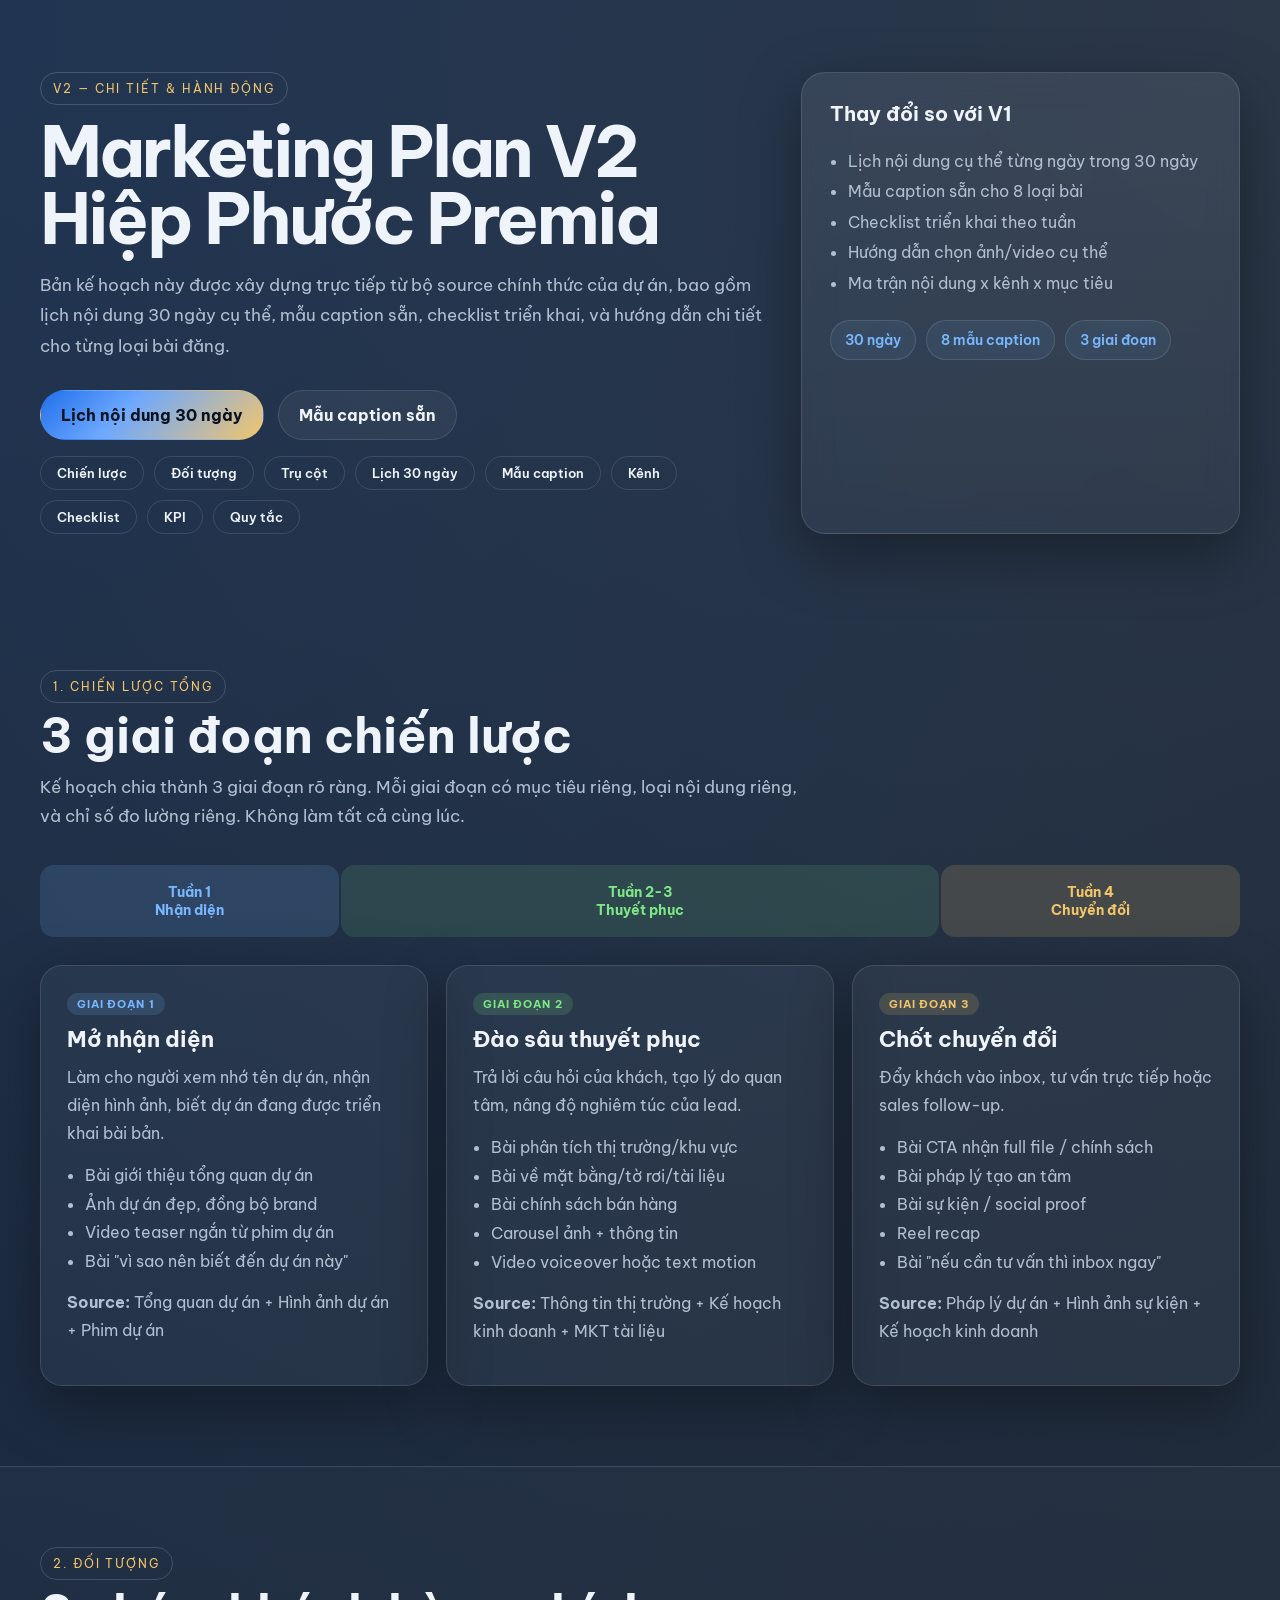
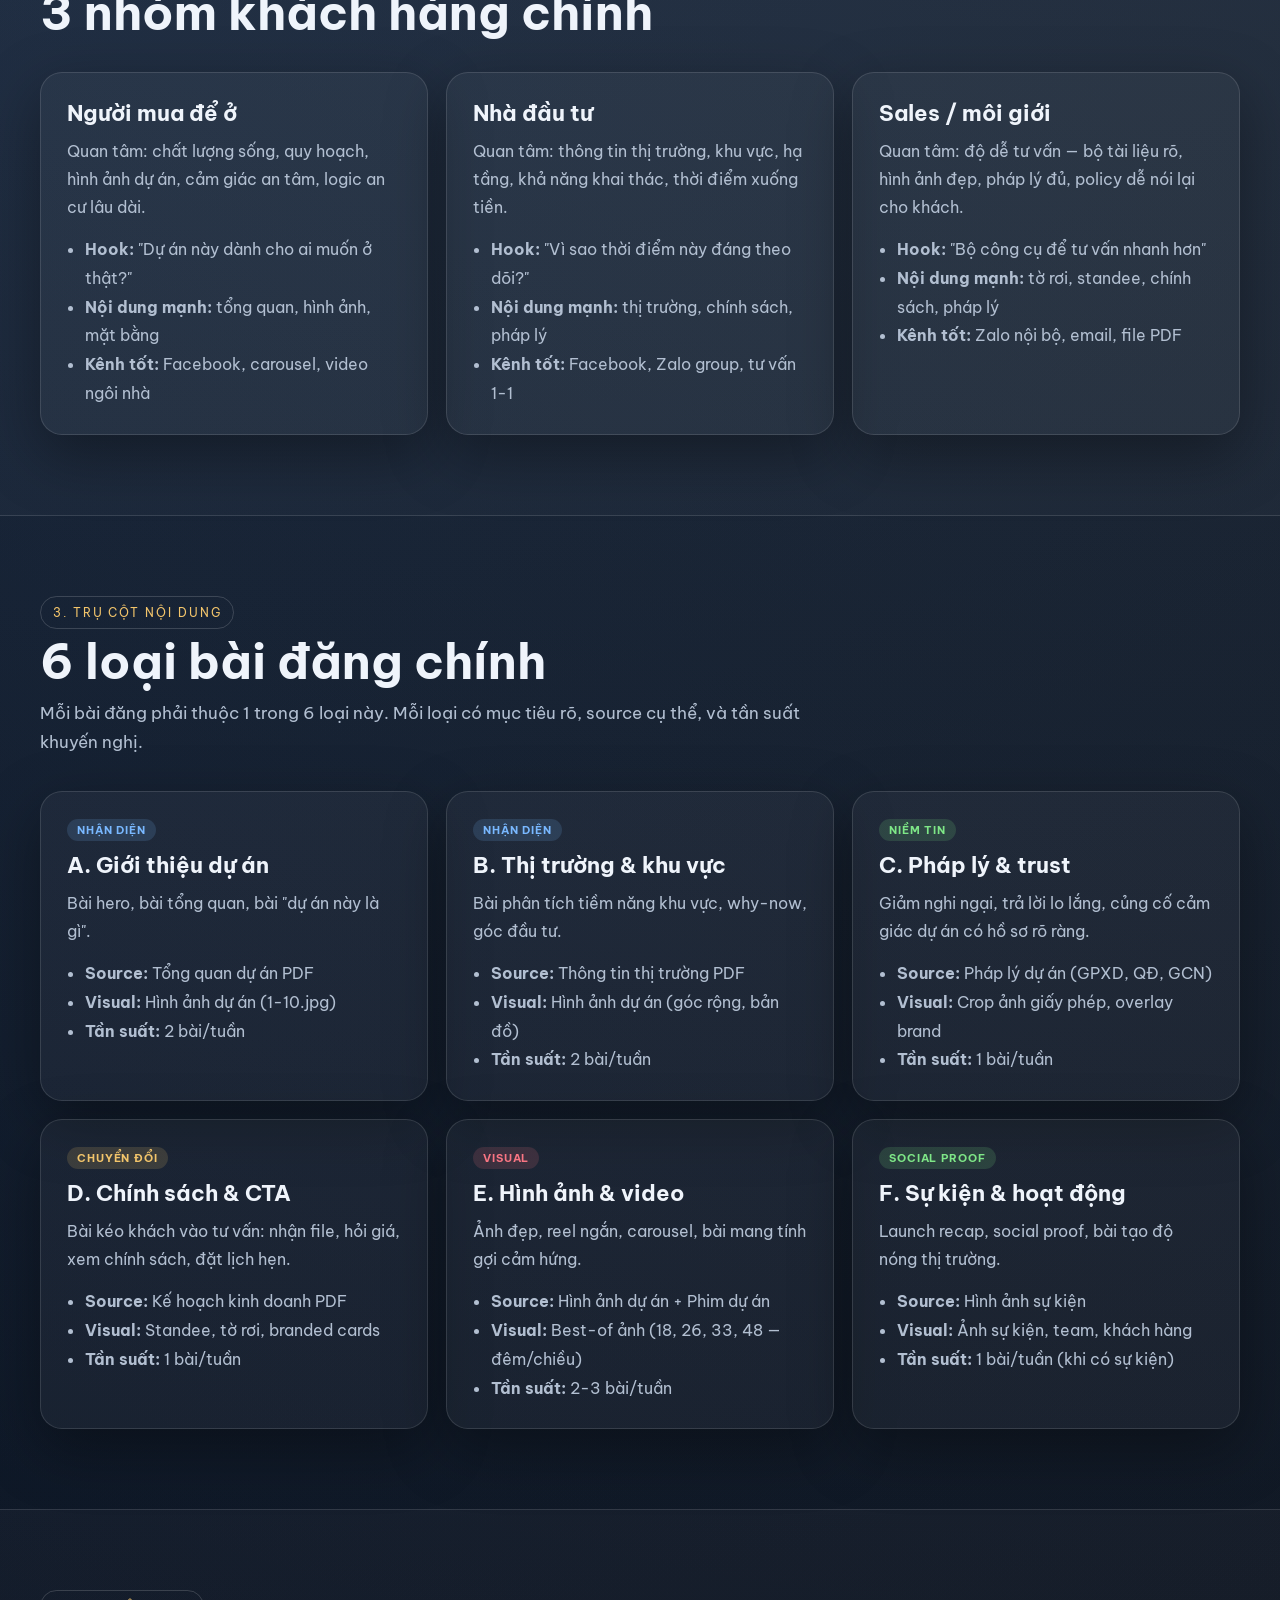
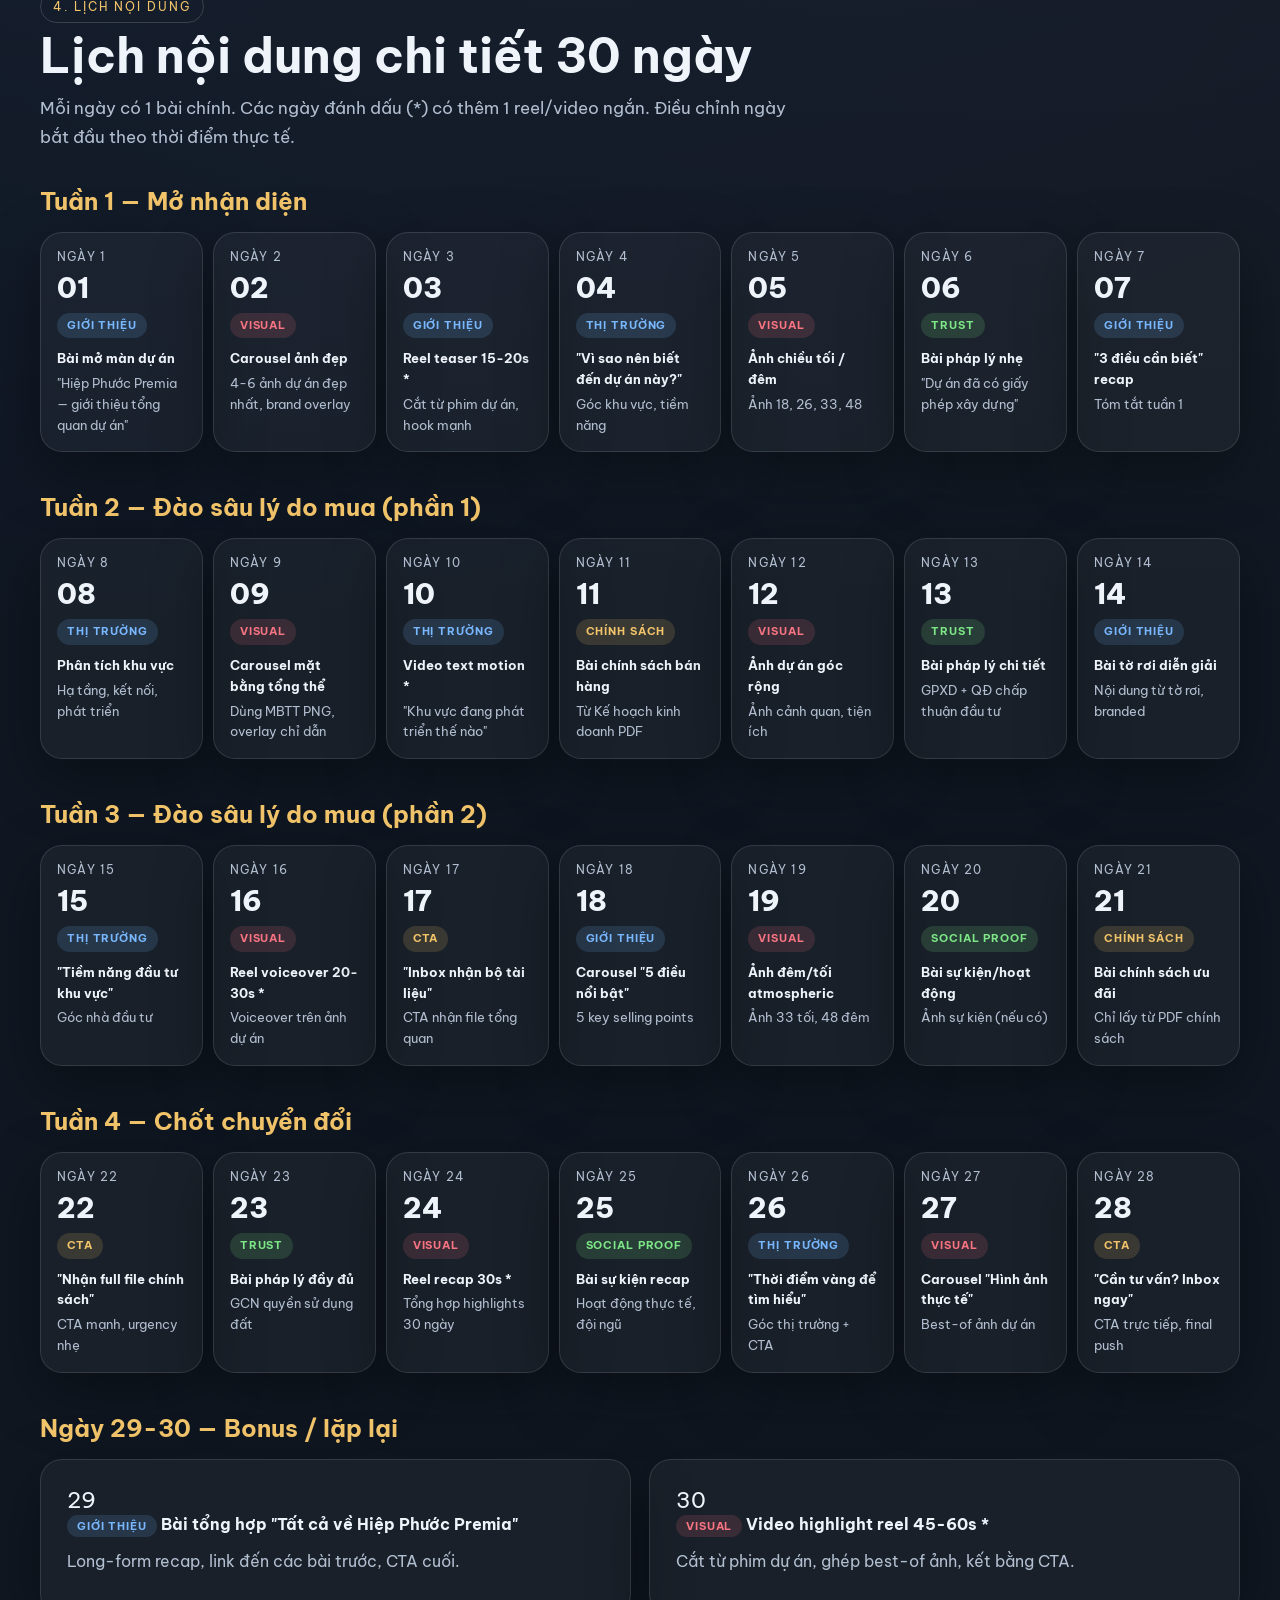
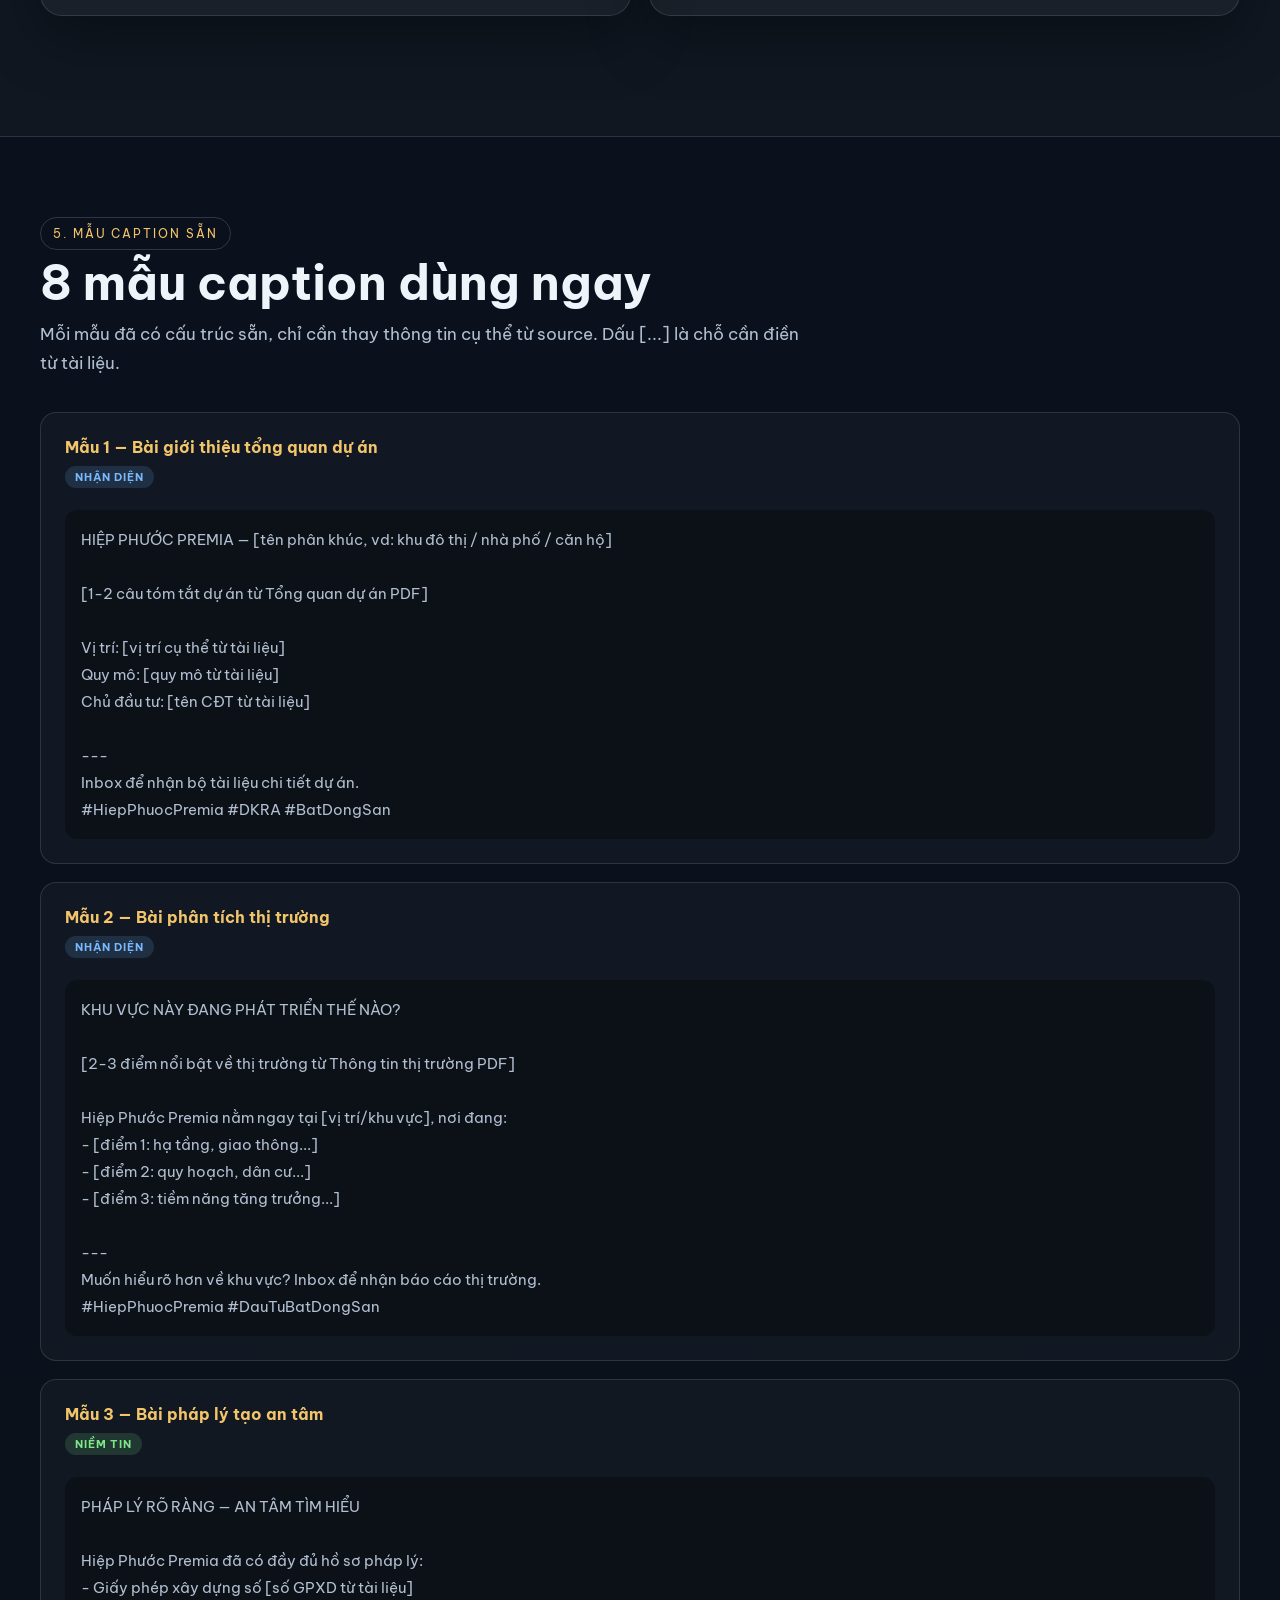
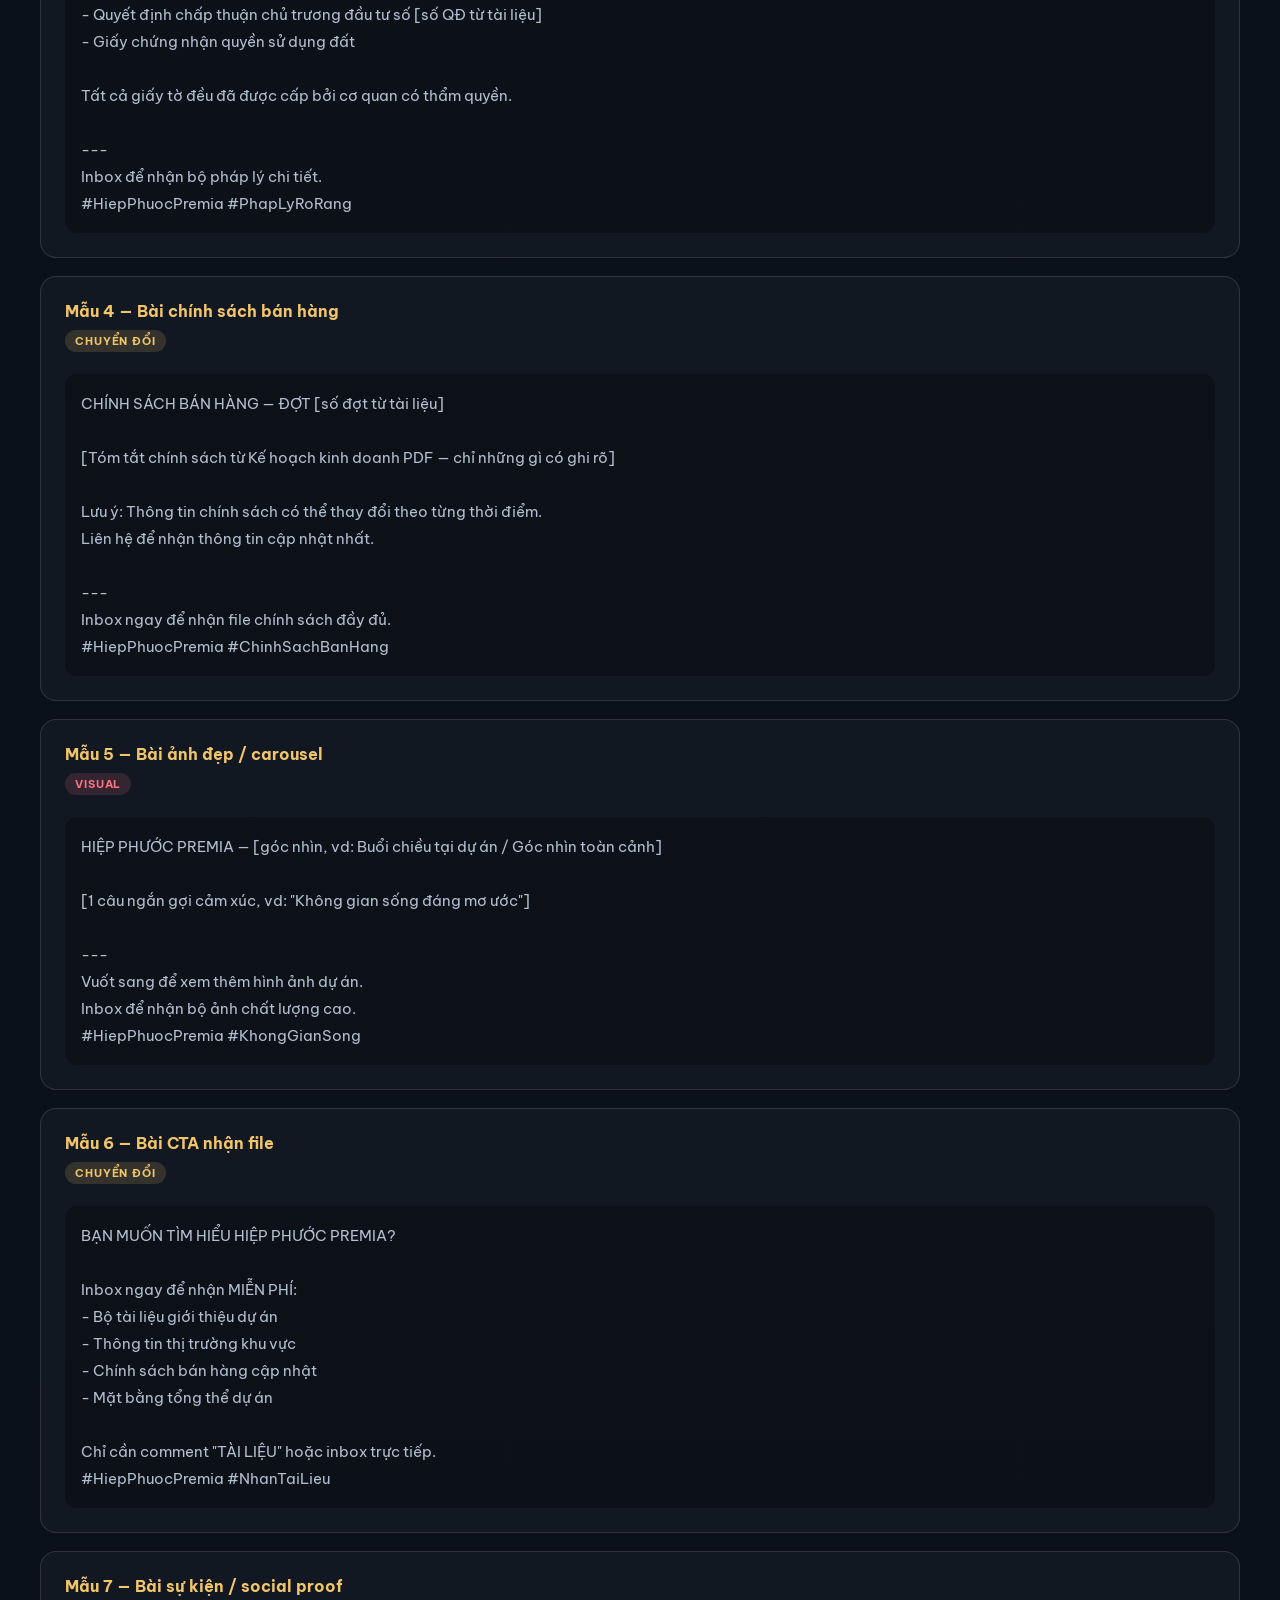
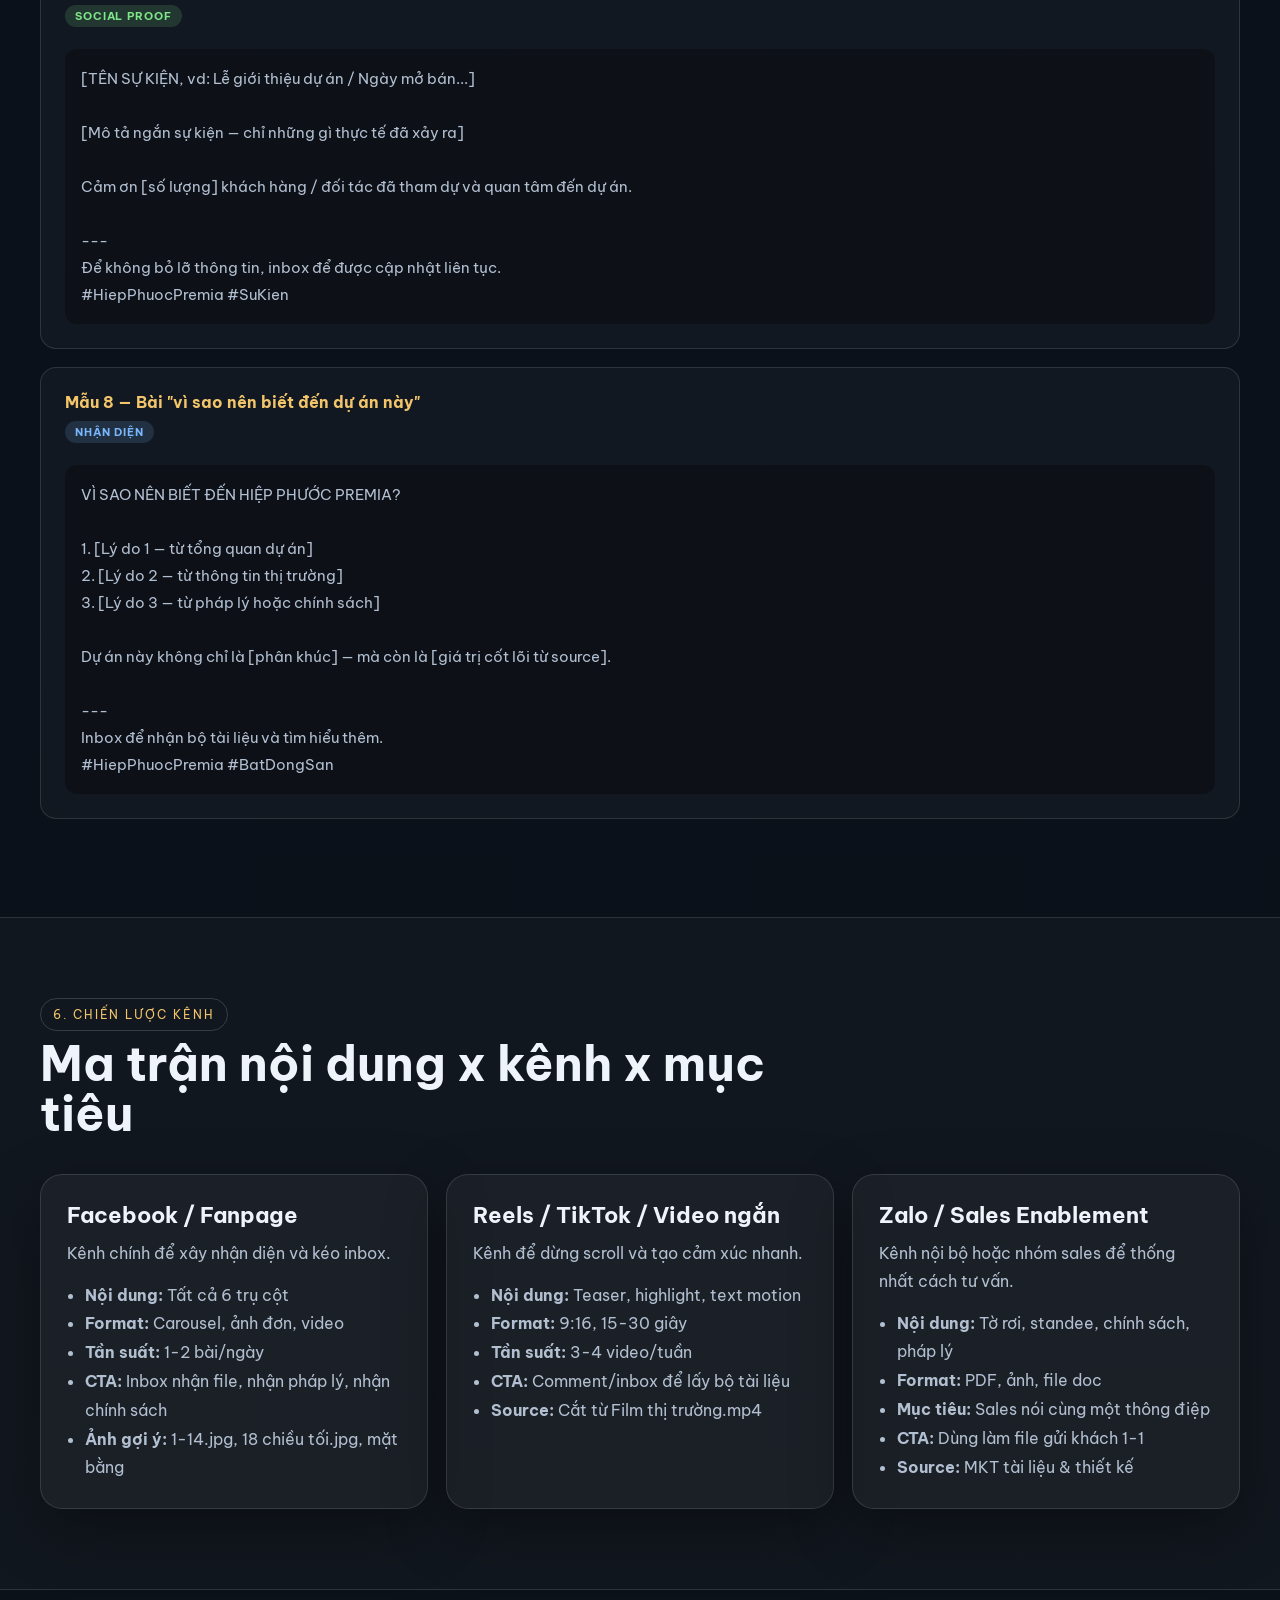
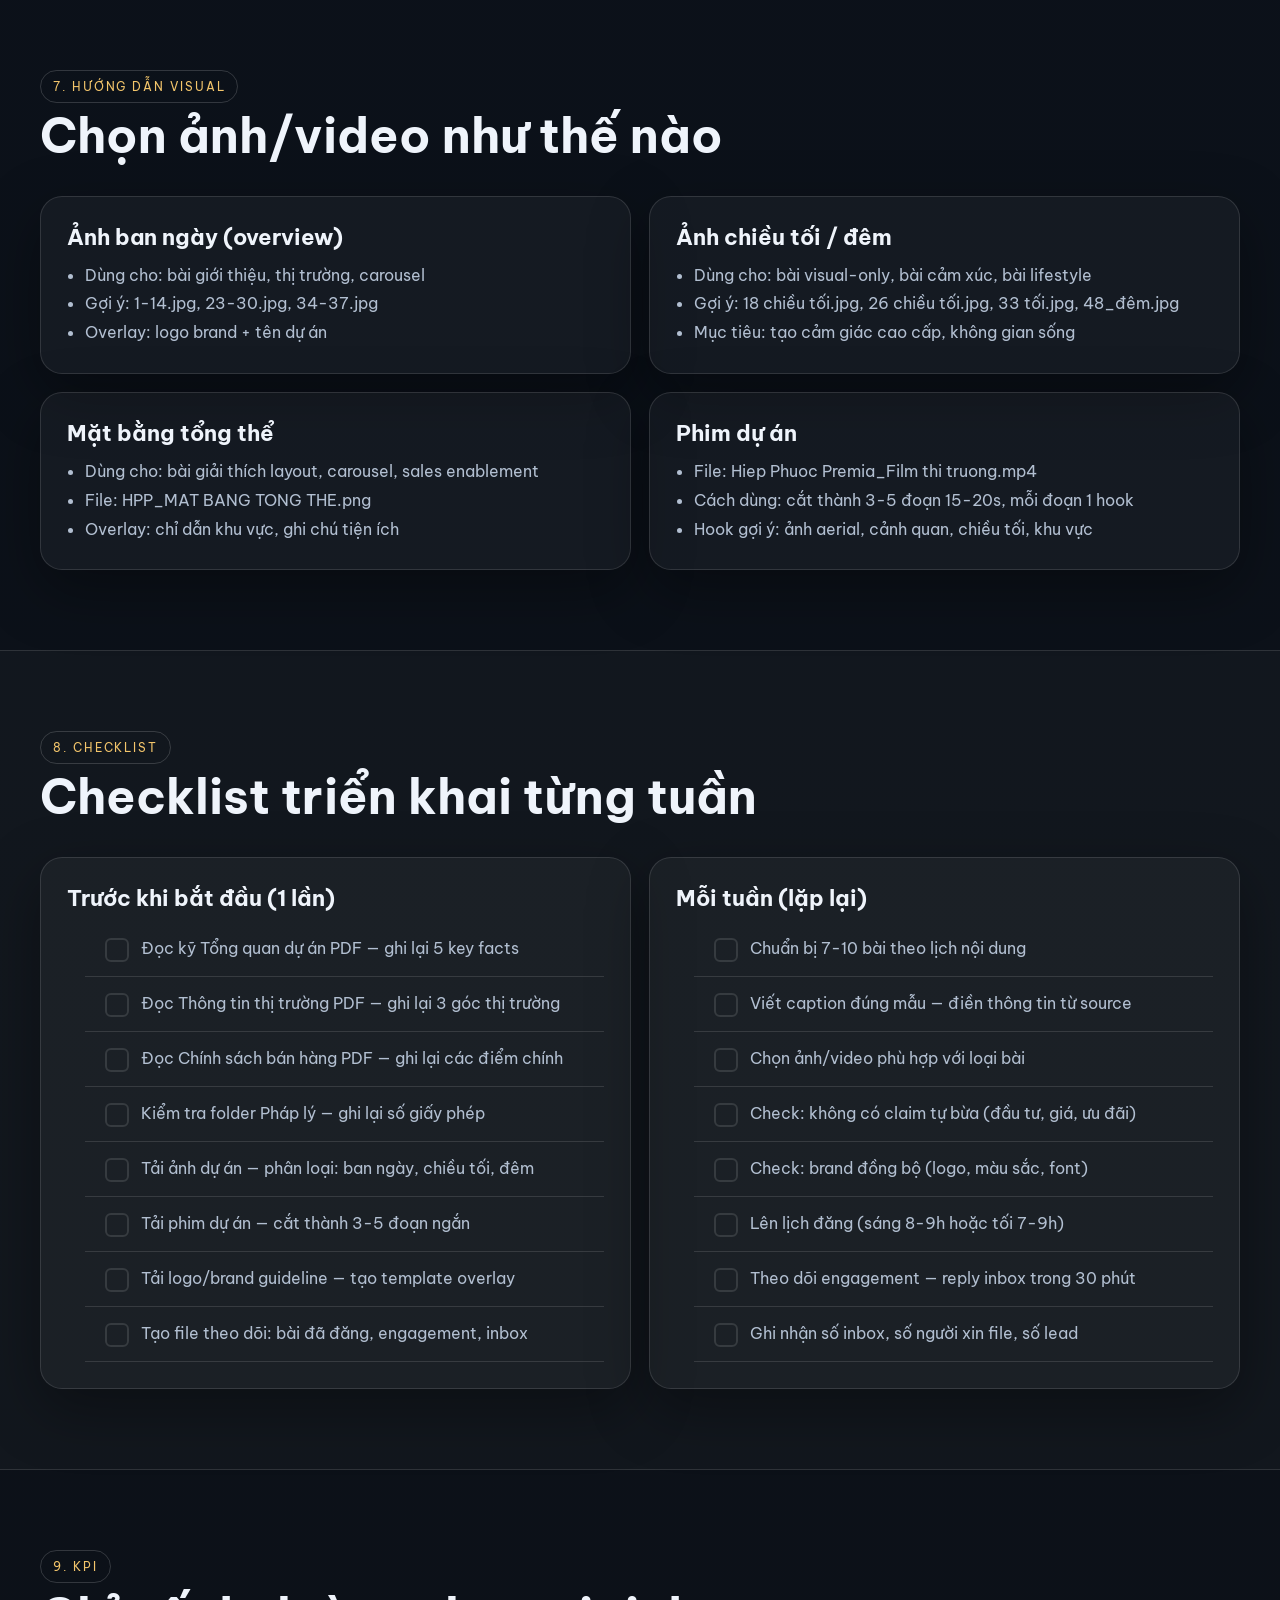
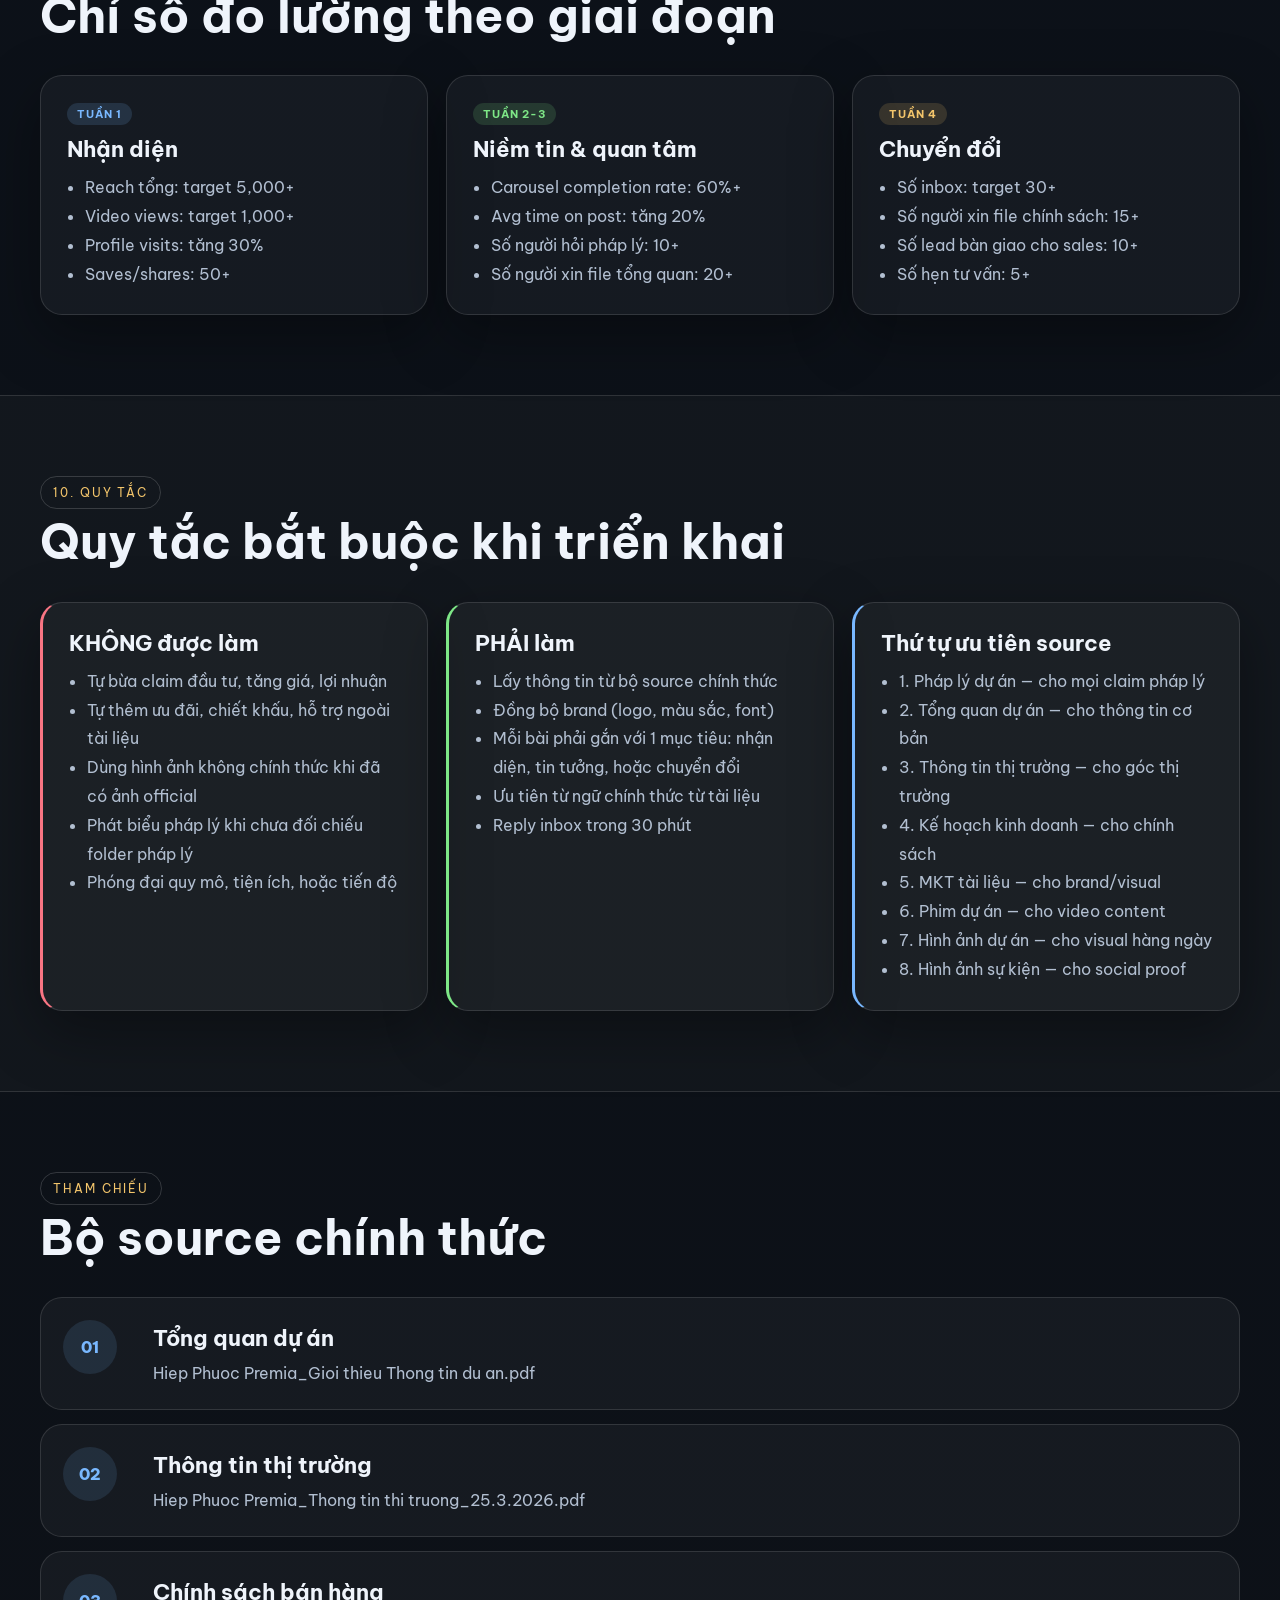
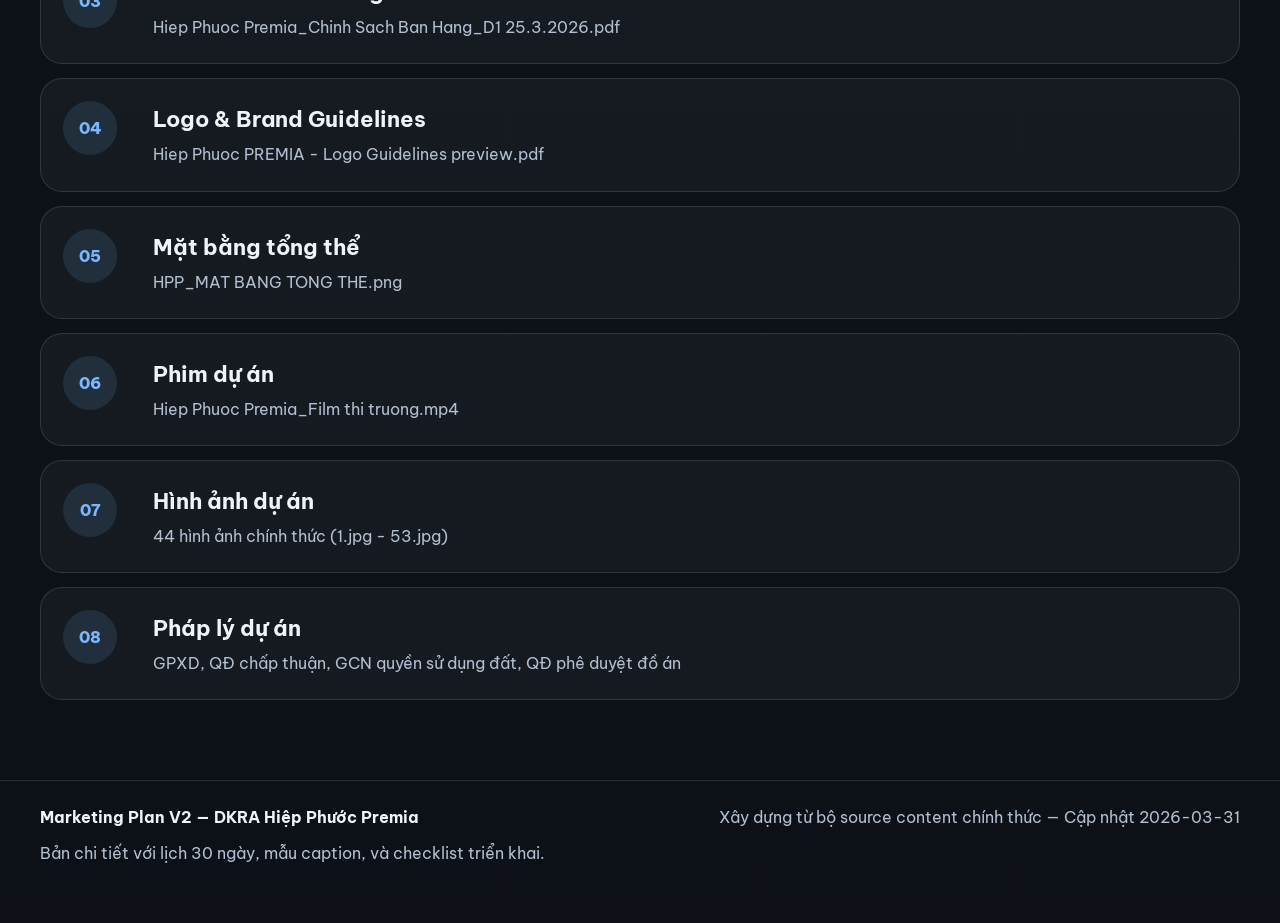
==== commit a9b72a3d: "Fix Vietnamese text to use proper diacritical marks (dấu) All text content converted from non-accent" ====
--- a/index.html
+++ b/index.html
@@ -171,42 +171,42 @@
     <header class="hero">
       <div class="container hero-grid">
         <div class="hero-copy">
-          <span class="kicker">V2 — Chi Tiet & Hanh Dong</span>
-          <h1>Marketing Plan V2<br/>Hiep Phuoc Premia</h1>
+          <span class="kicker">V2 — Chi Tiết & Hành Động</span>
+          <h1>Marketing Plan V2<br/>Hiệp Phước Premia</h1>
           <p class="lede">
-            Ban ke hoach nay duoc xay dung truc tiep tu bo source chinh thuc cua du an,
-            bao gom lich noi dung 30 ngay cu the, mau caption san, checklist trien khai,
-            va huong dan chi tiet cho tung loai bai dang.
+            Bản kế hoạch này được xây dựng trực tiếp từ bộ source chính thức của dự án,
+            bao gồm lịch nội dung 30 ngày cụ thể, mẫu caption sẵn, checklist triển khai,
+            và hướng dẫn chi tiết cho từng loại bài đăng.
           </p>
           <div class="hero-actions">
-            <a class="btn btn-primary" href="#calendar">Lich noi dung 30 ngay</a>
-            <a class="btn btn-secondary" href="#templates">Mau caption san</a>
+            <a class="btn btn-primary" href="#calendar">Lịch nội dung 30 ngày</a>
+            <a class="btn btn-secondary" href="#templates">Mẫu caption sẵn</a>
           </div>
           <div class="toc">
-            <a href="#strategy">Chien luoc</a>
-            <a href="#audience">Doi tuong</a>
-            <a href="#pillars">Tru cot</a>
-            <a href="#calendar">Lich 30 ngay</a>
-            <a href="#templates">Mau caption</a>
-            <a href="#channels">Kenh</a>
+            <a href="#strategy">Chiến lược</a>
+            <a href="#audience">Đối tượng</a>
+            <a href="#pillars">Trụ cột</a>
+            <a href="#calendar">Lịch 30 ngày</a>
+            <a href="#templates">Mẫu caption</a>
+            <a href="#channels">Kênh</a>
             <a href="#checklist">Checklist</a>
             <a href="#kpi">KPI</a>
-            <a href="#rules">Quy tac</a>
+            <a href="#rules">Quy tắc</a>
           </div>
         </div>
         <div class="hero-card glass">
-          <h3>Thay doi so voi V1</h3>
+          <h3>Thay đổi so với V1</h3>
           <ul>
-            <li>Lich noi dung cu the tung ngay trong 30 ngay</li>
-            <li>Mau caption san cho 8 loai bai</li>
-            <li>Checklist trien khai theo tuan</li>
-            <li>Huong dan chon anh/video cu the</li>
-            <li>Ma tran noi dung x kenh x muc tieu</li>
+            <li>Lịch nội dung cụ thể từng ngày trong 30 ngày</li>
+            <li>Mẫu caption sẵn cho 8 loại bài</li>
+            <li>Checklist triển khai theo tuần</li>
+            <li>Hướng dẫn chọn ảnh/video cụ thể</li>
+            <li>Ma trận nội dung x kênh x mục tiêu</li>
           </ul>
           <div class="pill-row">
-            <span>30 ngay</span>
-            <span>8 mau caption</span>
-            <span>3 giai doan</span>
+            <span>30 ngày</span>
+            <span>8 mẫu caption</span>
+            <span>3 giai đoạn</span>
           </div>
         </div>
       </div>
@@ -217,58 +217,58 @@
       <section class="section" id="strategy">
         <div class="container">
           <div class="section-head">
-            <span class="eyebrow">1. Chien luoc tong</span>
-            <h2>3 giai doan chien luoc</h2>
+            <span class="eyebrow">1. Chiến lược tổng</span>
+            <h2>3 giai đoạn chiến lược</h2>
             <p>
-              Ke hoach chia thanh 3 giai doan ro rang. Moi giai doan co muc tieu rieng,
-              loai noi dung rieng, va chi so do luong rieng. Khong lam tat ca cung luc.
+              Kế hoạch chia thành 3 giai đoạn rõ ràng. Mỗi giai đoạn có mục tiêu riêng,
+              loại nội dung riêng, và chỉ số đo lường riêng. Không làm tất cả cùng lúc.
             </p>
           </div>
 
           <div class="phase-bar">
-            <div class="phase-seg p1">Tuan 1<br/>Nhan dien</div>
-            <div class="phase-seg p2">Tuan 2-3<br/>Thuyet phuc</div>
-            <div class="phase-seg p3">Tuan 4<br/>Chuyen doi</div>
+            <div class="phase-seg p1">Tuần 1<br/>Nhận diện</div>
+            <div class="phase-seg p2">Tuần 2-3<br/>Thuyết phục</div>
+            <div class="phase-seg p3">Tuần 4<br/>Chuyển đổi</div>
           </div>
 
           <div class="card-grid three">
             <article class="info-card">
-              <span class="tag tag-awareness">Giai doan 1</span>
-              <h3>Mo nhan dien</h3>
-              <p>Lam cho nguoi xem nho ten du an, nhan dien hinh anh, biet du an dang duoc trien khai bai ban.</p>
-              <ul>
-                <li>Bai gioi thieu tong quan du an</li>
-                <li>Anh du an dep, dong bo brand</li>
-                <li>Video teaser ngan tu phim du an</li>
-                <li>Bai "vi sao nen biet den du an nay"</li>
-              </ul>
-              <p style="margin-top:12px"><strong>Source:</strong> Tong quan du an + Hinh anh du an + Phim du an</p>
-            </article>
-            <article class="info-card">
-              <span class="tag tag-trust">Giai doan 2</span>
-              <h3>Dao sau thuyet phuc</h3>
-              <p>Tra loi cau hoi cua khach, tao ly do quan tam, nang do nghiem tuc cua lead.</p>
-              <ul>
-                <li>Bai phan tich thi truong/khu vuc</li>
-                <li>Bai ve mat bang/to roi/tai lieu</li>
-                <li>Bai chinh sach ban hang</li>
-                <li>Carousel anh + thong tin</li>
-                <li>Video voiceover hoac text motion</li>
-              </ul>
-              <p style="margin-top:12px"><strong>Source:</strong> Thong tin thi truong + Ke hoach kinh doanh + MKT tai lieu</p>
-            </article>
-            <article class="info-card">
-              <span class="tag tag-convert">Giai doan 3</span>
-              <h3>Chot chuyen doi</h3>
-              <p>Day khach vao inbox, tu van truc tiep hoac sales follow-up.</p>
-              <ul>
-                <li>Bai CTA nhan full file / chinh sach</li>
-                <li>Bai phap ly tao an tam</li>
-                <li>Bai su kien / social proof</li>
+              <span class="tag tag-awareness">Giai đoạn 1</span>
+              <h3>Mở nhận diện</h3>
+              <p>Làm cho người xem nhớ tên dự án, nhận diện hình ảnh, biết dự án đang được triển khai bài bản.</p>
+              <ul>
+                <li>Bài giới thiệu tổng quan dự án</li>
+                <li>Ảnh dự án đẹp, đồng bộ brand</li>
+                <li>Video teaser ngắn từ phim dự án</li>
+                <li>Bài "vì sao nên biết đến dự án này"</li>
+              </ul>
+              <p style="margin-top:12px"><strong>Source:</strong> Tổng quan dự án + Hình ảnh dự án + Phim dự án</p>
+            </article>
+            <article class="info-card">
+              <span class="tag tag-trust">Giai đoạn 2</span>
+              <h3>Đào sâu thuyết phục</h3>
+              <p>Trả lời câu hỏi của khách, tạo lý do quan tâm, nâng độ nghiêm túc của lead.</p>
+              <ul>
+                <li>Bài phân tích thị trường/khu vực</li>
+                <li>Bài về mặt bằng/tờ rơi/tài liệu</li>
+                <li>Bài chính sách bán hàng</li>
+                <li>Carousel ảnh + thông tin</li>
+                <li>Video voiceover hoặc text motion</li>
+              </ul>
+              <p style="margin-top:12px"><strong>Source:</strong> Thông tin thị trường + Kế hoạch kinh doanh + MKT tài liệu</p>
+            </article>
+            <article class="info-card">
+              <span class="tag tag-convert">Giai đoạn 3</span>
+              <h3>Chốt chuyển đổi</h3>
+              <p>Đẩy khách vào inbox, tư vấn trực tiếp hoặc sales follow-up.</p>
+              <ul>
+                <li>Bài CTA nhận full file / chính sách</li>
+                <li>Bài pháp lý tạo an tâm</li>
+                <li>Bài sự kiện / social proof</li>
                 <li>Reel recap</li>
-                <li>Bai "neu can tu van thi inbox ngay"</li>
-              </ul>
-              <p style="margin-top:12px"><strong>Source:</strong> Phap ly du an + Hinh anh su kien + Ke hoach kinh doanh</p>
+                <li>Bài "nếu cần tư vấn thì inbox ngay"</li>
+              </ul>
+              <p style="margin-top:12px"><strong>Source:</strong> Pháp lý dự án + Hình ảnh sự kiện + Kế hoạch kinh doanh</p>
             </article>
           </div>
         </div>
@@ -278,35 +278,35 @@
       <section class="section alt" id="audience">
         <div class="container">
           <div class="section-head">
-            <span class="eyebrow">2. Doi tuong</span>
-            <h2>3 nhom khach hang chinh</h2>
+            <span class="eyebrow">2. Đối tượng</span>
+            <h2>3 nhóm khách hàng chính</h2>
           </div>
           <div class="card-grid three">
             <article class="info-card">
-              <h3>Nguoi mua de o</h3>
-              <p>Quan tam: chat luong song, quy hoach, hinh anh du an, cam giac an tam, logic an cu lau dai.</p>
-              <ul>
-                <li><strong>Hook:</strong> "Du an nay danh cho ai muon o that?"</li>
-                <li><strong>Noi dung manh:</strong> tong quan, hinh anh, mat bang</li>
-                <li><strong>Kenh tot:</strong> Facebook, carousel, video ngoi nha</li>
-              </ul>
-            </article>
-            <article class="info-card">
-              <h3>Nha dau tu</h3>
-              <p>Quan tam: thong tin thi truong, khu vuc, ha tang, kha nang khai thac, thoi diem xuong tien.</p>
-              <ul>
-                <li><strong>Hook:</strong> "Vi sao thoi diem nay dang theo doi?"</li>
-                <li><strong>Noi dung manh:</strong> thi truong, chinh sach, phap ly</li>
-                <li><strong>Kenh tot:</strong> Facebook, Zalo group, tu van 1-1</li>
-              </ul>
-            </article>
-            <article class="info-card">
-              <h3>Sales / moi gioi</h3>
-              <p>Quan tam: do de tu van — bo tai lieu ro, hinh anh dep, phap ly du, policy de noi lai cho khach.</p>
-              <ul>
-                <li><strong>Hook:</strong> "Bo cong cu de tu van nhanh hon"</li>
-                <li><strong>Noi dung manh:</strong> to roi, standee, chinh sach, phap ly</li>
-                <li><strong>Kenh tot:</strong> Zalo noi bo, email, file PDF</li>
+              <h3>Người mua để ở</h3>
+              <p>Quan tâm: chất lượng sống, quy hoạch, hình ảnh dự án, cảm giác an tâm, logic an cư lâu dài.</p>
+              <ul>
+                <li><strong>Hook:</strong> "Dự án này dành cho ai muốn ở thật?"</li>
+                <li><strong>Nội dung mạnh:</strong> tổng quan, hình ảnh, mặt bằng</li>
+                <li><strong>Kênh tốt:</strong> Facebook, carousel, video ngôi nhà</li>
+              </ul>
+            </article>
+            <article class="info-card">
+              <h3>Nhà đầu tư</h3>
+              <p>Quan tâm: thông tin thị trường, khu vực, hạ tầng, khả năng khai thác, thời điểm xuống tiền.</p>
+              <ul>
+                <li><strong>Hook:</strong> "Vì sao thời điểm này đáng theo dõi?"</li>
+                <li><strong>Nội dung mạnh:</strong> thị trường, chính sách, pháp lý</li>
+                <li><strong>Kênh tốt:</strong> Facebook, Zalo group, tư vấn 1-1</li>
+              </ul>
+            </article>
+            <article class="info-card">
+              <h3>Sales / môi giới</h3>
+              <p>Quan tâm: độ dễ tư vấn — bộ tài liệu rõ, hình ảnh đẹp, pháp lý đủ, policy dễ nói lại cho khách.</p>
+              <ul>
+                <li><strong>Hook:</strong> "Bộ công cụ để tư vấn nhanh hơn"</li>
+                <li><strong>Nội dung mạnh:</strong> tờ rơi, standee, chính sách, pháp lý</li>
+                <li><strong>Kênh tốt:</strong> Zalo nội bộ, email, file PDF</li>
               </ul>
             </article>
           </div>
@@ -317,69 +317,69 @@
       <section class="section" id="pillars">
         <div class="container">
           <div class="section-head">
-            <span class="eyebrow">3. Tru cot noi dung</span>
-            <h2>6 loai bai dang chinh</h2>
-            <p>Moi bai dang phai thuoc 1 trong 6 loai nay. Moi loai co muc tieu ro, source cu the, va tan suat khuyen nghi.</p>
+            <span class="eyebrow">3. Trụ cột nội dung</span>
+            <h2>6 loại bài đăng chính</h2>
+            <p>Mỗi bài đăng phải thuộc 1 trong 6 loại này. Mỗi loại có mục tiêu rõ, source cụ thể, và tần suất khuyến nghị.</p>
           </div>
           <div class="card-grid three">
             <article class="info-card">
-              <span class="tag tag-awareness">Nhan dien</span>
-              <h3>A. Gioi thieu du an</h3>
-              <p>Bai hero, bai tong quan, bai "du an nay la gi".</p>
-              <ul>
-                <li><strong>Source:</strong> Tong quan du an PDF</li>
-                <li><strong>Visual:</strong> Hinh anh du an (1-10.jpg)</li>
-                <li><strong>Tan suat:</strong> 2 bai/tuan</li>
-              </ul>
-            </article>
-            <article class="info-card">
-              <span class="tag tag-awareness">Nhan dien</span>
-              <h3>B. Thi truong & khu vuc</h3>
-              <p>Bai phan tich tiem nang khu vuc, why-now, goc dau tu.</p>
-              <ul>
-                <li><strong>Source:</strong> Thong tin thi truong PDF</li>
-                <li><strong>Visual:</strong> Hinh anh du an (goc rong, ban do)</li>
-                <li><strong>Tan suat:</strong> 2 bai/tuan</li>
-              </ul>
-            </article>
-            <article class="info-card">
-              <span class="tag tag-trust">Niem tin</span>
-              <h3>C. Phap ly & trust</h3>
-              <p>Giam nghi ngai, tra loi lo lang, cung co cam giac du an co ho so ro rang.</p>
-              <ul>
-                <li><strong>Source:</strong> Phap ly du an (GPXD, QD, GCN)</li>
-                <li><strong>Visual:</strong> Crop anh giay phep, overlay brand</li>
-                <li><strong>Tan suat:</strong> 1 bai/tuan</li>
-              </ul>
-            </article>
-            <article class="info-card">
-              <span class="tag tag-convert">Chuyen doi</span>
-              <h3>D. Chinh sach & CTA</h3>
-              <p>Bai keo khach vao tu van: nhan file, hoi gia, xem chinh sach, dat lich hen.</p>
-              <ul>
-                <li><strong>Source:</strong> Ke hoach kinh doanh PDF</li>
-                <li><strong>Visual:</strong> Standee, to roi, branded cards</li>
-                <li><strong>Tan suat:</strong> 1 bai/tuan</li>
+              <span class="tag tag-awareness">Nhận diện</span>
+              <h3>A. Giới thiệu dự án</h3>
+              <p>Bài hero, bài tổng quan, bài "dự án này là gì".</p>
+              <ul>
+                <li><strong>Source:</strong> Tổng quan dự án PDF</li>
+                <li><strong>Visual:</strong> Hình ảnh dự án (1-10.jpg)</li>
+                <li><strong>Tần suất:</strong> 2 bài/tuần</li>
+              </ul>
+            </article>
+            <article class="info-card">
+              <span class="tag tag-awareness">Nhận diện</span>
+              <h3>B. Thị trường & khu vực</h3>
+              <p>Bài phân tích tiềm năng khu vực, why-now, góc đầu tư.</p>
+              <ul>
+                <li><strong>Source:</strong> Thông tin thị trường PDF</li>
+                <li><strong>Visual:</strong> Hình ảnh dự án (góc rộng, bản đồ)</li>
+                <li><strong>Tần suất:</strong> 2 bài/tuần</li>
+              </ul>
+            </article>
+            <article class="info-card">
+              <span class="tag tag-trust">Niềm tin</span>
+              <h3>C. Pháp lý & trust</h3>
+              <p>Giảm nghi ngại, trả lời lo lắng, củng cố cảm giác dự án có hồ sơ rõ ràng.</p>
+              <ul>
+                <li><strong>Source:</strong> Pháp lý dự án (GPXD, QĐ, GCN)</li>
+                <li><strong>Visual:</strong> Crop ảnh giấy phép, overlay brand</li>
+                <li><strong>Tần suất:</strong> 1 bài/tuần</li>
+              </ul>
+            </article>
+            <article class="info-card">
+              <span class="tag tag-convert">Chuyển đổi</span>
+              <h3>D. Chính sách & CTA</h3>
+              <p>Bài kéo khách vào tư vấn: nhận file, hỏi giá, xem chính sách, đặt lịch hẹn.</p>
+              <ul>
+                <li><strong>Source:</strong> Kế hoạch kinh doanh PDF</li>
+                <li><strong>Visual:</strong> Standee, tờ rơi, branded cards</li>
+                <li><strong>Tần suất:</strong> 1 bài/tuần</li>
               </ul>
             </article>
             <article class="info-card">
               <span class="tag tag-visual">Visual</span>
-              <h3>E. Hinh anh & video</h3>
-              <p>Anh dep, reel ngan, carousel, bai mang tinh goi cam hung.</p>
-              <ul>
-                <li><strong>Source:</strong> Hinh anh du an + Phim du an</li>
-                <li><strong>Visual:</strong> Best-of anh (18, 26, 33, 48 — dem/chieu)</li>
-                <li><strong>Tan suat:</strong> 2-3 bai/tuan</li>
+              <h3>E. Hình ảnh & video</h3>
+              <p>Ảnh đẹp, reel ngắn, carousel, bài mang tính gợi cảm hứng.</p>
+              <ul>
+                <li><strong>Source:</strong> Hình ảnh dự án + Phim dự án</li>
+                <li><strong>Visual:</strong> Best-of ảnh (18, 26, 33, 48 — đêm/chiều)</li>
+                <li><strong>Tần suất:</strong> 2-3 bài/tuần</li>
               </ul>
             </article>
             <article class="info-card">
               <span class="tag tag-trust">Social proof</span>
-              <h3>F. Su kien & hoat dong</h3>
-              <p>Launch recap, social proof, bai tao do nong thi truong.</p>
-              <ul>
-                <li><strong>Source:</strong> Hinh anh su kien</li>
-                <li><strong>Visual:</strong> Anh su kien, team, khach hang</li>
-                <li><strong>Tan suat:</strong> 1 bai/tuan (khi co su kien)</li>
+              <h3>F. Sự kiện & hoạt động</h3>
+              <p>Launch recap, social proof, bài tạo độ nóng thị trường.</p>
+              <ul>
+                <li><strong>Source:</strong> Hình ảnh sự kiện</li>
+                <li><strong>Visual:</strong> Ảnh sự kiện, team, khách hàng</li>
+                <li><strong>Tần suất:</strong> 1 bài/tuần (khi có sự kiện)</li>
               </ul>
             </article>
           </div>
@@ -390,76 +390,76 @@
       <section class="section alt" id="calendar">
         <div class="container">
           <div class="section-head">
-            <span class="eyebrow">4. Lich noi dung</span>
-            <h2>Lich noi dung chi tiet 30 ngay</h2>
-            <p>Moi ngay co 1 bai chinh. Cac ngay danh dau (*) co them 1 reel/video ngan. Dieu chinh ngay bat dau theo thoi diem thuc te.</p>
+            <span class="eyebrow">4. Lịch nội dung</span>
+            <h2>Lịch nội dung chi tiết 30 ngày</h2>
+            <p>Mỗi ngày có 1 bài chính. Các ngày đánh dấu (*) có thêm 1 reel/video ngắn. Điều chỉnh ngày bắt đầu theo thời điểm thực tế.</p>
           </div>
 
           <!-- WEEK 1 -->
           <div class="week-block">
-            <h3>Tuan 1 — Mo nhan dien</h3>
+            <h3>Tuần 1 — Mở nhận diện</h3>
             <div class="day-grid">
               <div class="day-card">
-                <div class="day-label">Ngay 1</div>
+                <div class="day-label">Ngày 1</div>
                 <div class="day-num">01</div>
                 <div class="day-content">
-                  <span class="tag tag-awareness">Gioi thieu</span>
-                  <strong>Bai mo man du an</strong>
-                  "Hiep Phuoc Premia — gioi thieu tong quan du an"
-                </div>
-              </div>
-              <div class="day-card">
-                <div class="day-label">Ngay 2</div>
+                  <span class="tag tag-awareness">Giới thiệu</span>
+                  <strong>Bài mở màn dự án</strong>
+                  "Hiệp Phước Premia — giới thiệu tổng quan dự án"
+                </div>
+              </div>
+              <div class="day-card">
+                <div class="day-label">Ngày 2</div>
                 <div class="day-num">02</div>
                 <div class="day-content">
                   <span class="tag tag-visual">Visual</span>
-                  <strong>Carousel anh dep</strong>
-                  4-6 anh du an dep nhat, brand overlay
-                </div>
-              </div>
-              <div class="day-card">
-                <div class="day-label">Ngay 3</div>
+                  <strong>Carousel ảnh đẹp</strong>
+                  4-6 ảnh dự án đẹp nhất, brand overlay
+                </div>
+              </div>
+              <div class="day-card">
+                <div class="day-label">Ngày 3</div>
                 <div class="day-num">03</div>
                 <div class="day-content">
-                  <span class="tag tag-awareness">Gioi thieu</span>
+                  <span class="tag tag-awareness">Giới thiệu</span>
                   <strong>Reel teaser 15-20s *</strong>
-                  Cat tu phim du an, hook manh
-                </div>
-              </div>
-              <div class="day-card">
-                <div class="day-label">Ngay 4</div>
+                  Cắt từ phim dự án, hook mạnh
+                </div>
+              </div>
+              <div class="day-card">
+                <div class="day-label">Ngày 4</div>
                 <div class="day-num">04</div>
                 <div class="day-content">
-                  <span class="tag tag-awareness">Thi truong</span>
-                  <strong>"Vi sao nen biet den du an nay?"</strong>
-                  Goc khu vuc, tiem nang
-                </div>
-              </div>
-              <div class="day-card">
-                <div class="day-label">Ngay 5</div>
+                  <span class="tag tag-awareness">Thị trường</span>
+                  <strong>"Vì sao nên biết đến dự án này?"</strong>
+                  Góc khu vực, tiềm năng
+                </div>
+              </div>
+              <div class="day-card">
+                <div class="day-label">Ngày 5</div>
                 <div class="day-num">05</div>
                 <div class="day-content">
                   <span class="tag tag-visual">Visual</span>
-                  <strong>Anh chieu toi / dem</strong>
-                  Anh 18, 26, 33, 48
-                </div>
-              </div>
-              <div class="day-card">
-                <div class="day-label">Ngay 6</div>
+                  <strong>Ảnh chiều tối / đêm</strong>
+                  Ảnh 18, 26, 33, 48
+                </div>
+              </div>
+              <div class="day-card">
+                <div class="day-label">Ngày 6</div>
                 <div class="day-num">06</div>
                 <div class="day-content">
                   <span class="tag tag-trust">Trust</span>
-                  <strong>Bai phap ly nhe</strong>
-                  "Du an da co giay phep xay dung"
-                </div>
-              </div>
-              <div class="day-card">
-                <div class="day-label">Ngay 7</div>
+                  <strong>Bài pháp lý nhẹ</strong>
+                  "Dự án đã có giấy phép xây dựng"
+                </div>
+              </div>
+              <div class="day-card">
+                <div class="day-label">Ngày 7</div>
                 <div class="day-num">07</div>
                 <div class="day-content">
-                  <span class="tag tag-awareness">Gioi thieu</span>
-                  <strong>"3 dieu can biet" recap</strong>
-                  Tom tat tuan 1
+                  <span class="tag tag-awareness">Giới thiệu</span>
+                  <strong>"3 điều cần biết" recap</strong>
+                  Tóm tắt tuần 1
                 </div>
               </div>
             </div>
@@ -467,69 +467,69 @@
 
           <!-- WEEK 2 -->
           <div class="week-block">
-            <h3>Tuan 2 — Dao sau ly do mua (phan 1)</h3>
+            <h3>Tuần 2 — Đào sâu lý do mua (phần 1)</h3>
             <div class="day-grid">
               <div class="day-card">
-                <div class="day-label">Ngay 8</div>
+                <div class="day-label">Ngày 8</div>
                 <div class="day-num">08</div>
                 <div class="day-content">
-                  <span class="tag tag-awareness">Thi truong</span>
-                  <strong>Phan tich khu vuc</strong>
-                  Ha tang, ket noi, phat trien
-                </div>
-              </div>
-              <div class="day-card">
-                <div class="day-label">Ngay 9</div>
+                  <span class="tag tag-awareness">Thị trường</span>
+                  <strong>Phân tích khu vực</strong>
+                  Hạ tầng, kết nối, phát triển
+                </div>
+              </div>
+              <div class="day-card">
+                <div class="day-label">Ngày 9</div>
                 <div class="day-num">09</div>
                 <div class="day-content">
                   <span class="tag tag-visual">Visual</span>
-                  <strong>Carousel mat bang tong the</strong>
-                  Dung MBTT PNG, overlay chi dan
-                </div>
-              </div>
-              <div class="day-card">
-                <div class="day-label">Ngay 10</div>
+                  <strong>Carousel mặt bằng tổng thể</strong>
+                  Dùng MBTT PNG, overlay chỉ dẫn
+                </div>
+              </div>
+              <div class="day-card">
+                <div class="day-label">Ngày 10</div>
                 <div class="day-num">10</div>
                 <div class="day-content">
-                  <span class="tag tag-awareness">Thi truong</span>
+                  <span class="tag tag-awareness">Thị trường</span>
                   <strong>Video text motion *</strong>
-                  "Khu vuc dang phat trien the nao"
-                </div>
-              </div>
-              <div class="day-card">
-                <div class="day-label">Ngay 11</div>
+                  "Khu vực đang phát triển thế nào"
+                </div>
+              </div>
+              <div class="day-card">
+                <div class="day-label">Ngày 11</div>
                 <div class="day-num">11</div>
                 <div class="day-content">
-                  <span class="tag tag-convert">Chinh sach</span>
-                  <strong>Bai chinh sach ban hang</strong>
-                  Tu Ke hoach kinh doanh PDF
-                </div>
-              </div>
-              <div class="day-card">
-                <div class="day-label">Ngay 12</div>
+                  <span class="tag tag-convert">Chính sách</span>
+                  <strong>Bài chính sách bán hàng</strong>
+                  Từ Kế hoạch kinh doanh PDF
+                </div>
+              </div>
+              <div class="day-card">
+                <div class="day-label">Ngày 12</div>
                 <div class="day-num">12</div>
                 <div class="day-content">
                   <span class="tag tag-visual">Visual</span>
-                  <strong>Anh du an goc rong</strong>
-                  Anh canh quan, tien ich
-                </div>
-              </div>
-              <div class="day-card">
-                <div class="day-label">Ngay 13</div>
+                  <strong>Ảnh dự án góc rộng</strong>
+                  Ảnh cảnh quan, tiện ích
+                </div>
+              </div>
+              <div class="day-card">
+                <div class="day-label">Ngày 13</div>
                 <div class="day-num">13</div>
                 <div class="day-content">
                   <span class="tag tag-trust">Trust</span>
-                  <strong>Bai phap ly chi tiet</strong>
-                  GPXD + QD chap thuan dau tu
-                </div>
-              </div>
-              <div class="day-card">
-                <div class="day-label">Ngay 14</div>
+                  <strong>Bài pháp lý chi tiết</strong>
+                  GPXD + QĐ chấp thuận đầu tư
+                </div>
+              </div>
+              <div class="day-card">
+                <div class="day-label">Ngày 14</div>
                 <div class="day-num">14</div>
                 <div class="day-content">
-                  <span class="tag tag-awareness">Gioi thieu</span>
-                  <strong>Bai to roi dien giai</strong>
-                  Noi dung tu to roi, branded
+                  <span class="tag tag-awareness">Giới thiệu</span>
+                  <strong>Bài tờ rơi diễn giải</strong>
+                  Nội dung từ tờ rơi, branded
                 </div>
               </div>
             </div>
@@ -537,69 +537,69 @@
 
           <!-- WEEK 3 -->
           <div class="week-block">
-            <h3>Tuan 3 — Dao sau ly do mua (phan 2)</h3>
+            <h3>Tuần 3 — Đào sâu lý do mua (phần 2)</h3>
             <div class="day-grid">
               <div class="day-card">
-                <div class="day-label">Ngay 15</div>
+                <div class="day-label">Ngày 15</div>
                 <div class="day-num">15</div>
                 <div class="day-content">
-                  <span class="tag tag-awareness">Thi truong</span>
-                  <strong>"Tiem nang dau tu khu vuc"</strong>
-                  Goc nha dau tu
-                </div>
-              </div>
-              <div class="day-card">
-                <div class="day-label">Ngay 16</div>
+                  <span class="tag tag-awareness">Thị trường</span>
+                  <strong>"Tiềm năng đầu tư khu vực"</strong>
+                  Góc nhà đầu tư
+                </div>
+              </div>
+              <div class="day-card">
+                <div class="day-label">Ngày 16</div>
                 <div class="day-num">16</div>
                 <div class="day-content">
                   <span class="tag tag-visual">Visual</span>
                   <strong>Reel voiceover 20-30s *</strong>
-                  Voiceover tren anh du an
-                </div>
-              </div>
-              <div class="day-card">
-                <div class="day-label">Ngay 17</div>
+                  Voiceover trên ảnh dự án
+                </div>
+              </div>
+              <div class="day-card">
+                <div class="day-label">Ngày 17</div>
                 <div class="day-num">17</div>
                 <div class="day-content">
                   <span class="tag tag-convert">CTA</span>
-                  <strong>"Inbox nhan bo tai lieu"</strong>
-                  CTA nhan file tong quan
-                </div>
-              </div>
-              <div class="day-card">
-                <div class="day-label">Ngay 18</div>
+                  <strong>"Inbox nhận bộ tài liệu"</strong>
+                  CTA nhận file tổng quan
+                </div>
+              </div>
+              <div class="day-card">
+                <div class="day-label">Ngày 18</div>
                 <div class="day-num">18</div>
                 <div class="day-content">
-                  <span class="tag tag-awareness">Gioi thieu</span>
-                  <strong>Carousel "5 dieu noi bat"</strong>
+                  <span class="tag tag-awareness">Giới thiệu</span>
+                  <strong>Carousel "5 điều nổi bật"</strong>
                   5 key selling points
                 </div>
               </div>
               <div class="day-card">
-                <div class="day-label">Ngay 19</div>
+                <div class="day-label">Ngày 19</div>
                 <div class="day-num">19</div>
                 <div class="day-content">
                   <span class="tag tag-visual">Visual</span>
-                  <strong>Anh dem/toi atmospheric</strong>
-                  Anh 33 toi, 48 dem
-                </div>
-              </div>
-              <div class="day-card">
-                <div class="day-label">Ngay 20</div>
+                  <strong>Ảnh đêm/tối atmospheric</strong>
+                  Ảnh 33 tối, 48 đêm
+                </div>
+              </div>
+              <div class="day-card">
+                <div class="day-label">Ngày 20</div>
                 <div class="day-num">20</div>
                 <div class="day-content">
                   <span class="tag tag-trust">Social proof</span>
-                  <strong>Bai su kien/hoat dong</strong>
-                  Anh su kien (neu co)
-                </div>
-              </div>
-              <div class="day-card">
-                <div class="day-label">Ngay 21</div>
+                  <strong>Bài sự kiện/hoạt động</strong>
+                  Ảnh sự kiện (nếu có)
+                </div>
+              </div>
+              <div class="day-card">
+                <div class="day-label">Ngày 21</div>
                 <div class="day-num">21</div>
                 <div class="day-content">
-                  <span class="tag tag-convert">Chinh sach</span>
-                  <strong>Bai chinh sach uu dai</strong>
-                  Chi lay tu PDF chinh sach
+                  <span class="tag tag-convert">Chính sách</span>
+                  <strong>Bài chính sách ưu đãi</strong>
+                  Chỉ lấy từ PDF chính sách
                 </div>
               </div>
             </div>
@@ -607,69 +607,69 @@
 
           <!-- WEEK 4 -->
           <div class="week-block">
-            <h3>Tuan 4 — Chot chuyen doi</h3>
+            <h3>Tuần 4 — Chốt chuyển đổi</h3>
             <div class="day-grid">
               <div class="day-card">
-                <div class="day-label">Ngay 22</div>
+                <div class="day-label">Ngày 22</div>
                 <div class="day-num">22</div>
                 <div class="day-content">
                   <span class="tag tag-convert">CTA</span>
-                  <strong>"Nhan full file chinh sach"</strong>
-                  CTA manh, urgency nhe
-                </div>
-              </div>
-              <div class="day-card">
-                <div class="day-label">Ngay 23</div>
+                  <strong>"Nhận full file chính sách"</strong>
+                  CTA mạnh, urgency nhẹ
+                </div>
+              </div>
+              <div class="day-card">
+                <div class="day-label">Ngày 23</div>
                 <div class="day-num">23</div>
                 <div class="day-content">
                   <span class="tag tag-trust">Trust</span>
-                  <strong>Bai phap ly day du</strong>
-                  GCN quyen su dung dat
-                </div>
-              </div>
-              <div class="day-card">
-                <div class="day-label">Ngay 24</div>
+                  <strong>Bài pháp lý đầy đủ</strong>
+                  GCN quyền sử dụng đất
+                </div>
+              </div>
+              <div class="day-card">
+                <div class="day-label">Ngày 24</div>
                 <div class="day-num">24</div>
                 <div class="day-content">
                   <span class="tag tag-visual">Visual</span>
                   <strong>Reel recap 30s *</strong>
-                  Tong hop highlights 30 ngay
-                </div>
-              </div>
-              <div class="day-card">
-                <div class="day-label">Ngay 25</div>
+                  Tổng hợp highlights 30 ngày
+                </div>
+              </div>
+              <div class="day-card">
+                <div class="day-label">Ngày 25</div>
                 <div class="day-num">25</div>
                 <div class="day-content">
                   <span class="tag tag-trust">Social proof</span>
-                  <strong>Bai su kien recap</strong>
-                  Hoat dong thuc te, doi ngu
-                </div>
-              </div>
-              <div class="day-card">
-                <div class="day-label">Ngay 26</div>
+                  <strong>Bài sự kiện recap</strong>
+                  Hoạt động thực tế, đội ngũ
+                </div>
+              </div>
+              <div class="day-card">
+                <div class="day-label">Ngày 26</div>
                 <div class="day-num">26</div>
                 <div class="day-content">
-                  <span class="tag tag-awareness">Thi truong</span>
-                  <strong>"Thoi diem vang de tim hieu"</strong>
-                  Goc thi truong + CTA
-                </div>
-              </div>
-              <div class="day-card">
-                <div class="day-label">Ngay 27</div>
+                  <span class="tag tag-awareness">Thị trường</span>
+                  <strong>"Thời điểm vàng để tìm hiểu"</strong>
+                  Góc thị trường + CTA
+                </div>
+              </div>
+              <div class="day-card">
+                <div class="day-label">Ngày 27</div>
                 <div class="day-num">27</div>
                 <div class="day-content">
                   <span class="tag tag-visual">Visual</span>
-                  <strong>Carousel "Hinh anh thuc te"</strong>
-                  Best-of anh du an
-                </div>
-              </div>
-              <div class="day-card">
-                <div class="day-label">Ngay 28</div>
+                  <strong>Carousel "Hình ảnh thực tế"</strong>
+                  Best-of ảnh dự án
+                </div>
+              </div>
+              <div class="day-card">
+                <div class="day-label">Ngày 28</div>
                 <div class="day-num">28</div>
                 <div class="day-content">
                   <span class="tag tag-convert">CTA</span>
-                  <strong>"Can tu van? Inbox ngay"</strong>
-                  CTA truc tiep, final push
+                  <strong>"Cần tư vấn? Inbox ngay"</strong>
+                  CTA trực tiếp, final push
                 </div>
               </div>
             </div>
@@ -677,19 +677,19 @@
 
           <!-- DAYS 29-30 -->
           <div class="week-block">
-            <h3>Ngay 29-30 — Bonus / lap lai</h3>
+            <h3>Ngày 29-30 — Bonus / lặp lại</h3>
             <div class="card-grid two">
               <div class="info-card">
                 <div class="day-num" style="font-size:22px">29</div>
-                <span class="tag tag-awareness">Gioi thieu</span>
-                <strong>Bai tong hop "Tat ca ve Hiep Phuoc Premia"</strong>
-                <p>Long-form recap, link den cac bai truoc, CTA cuoi.</p>
+                <span class="tag tag-awareness">Giới thiệu</span>
+                <strong>Bài tổng hợp "Tất cả về Hiệp Phước Premia"</strong>
+                <p>Long-form recap, link đến các bài trước, CTA cuối.</p>
               </div>
               <div class="info-card">
                 <div class="day-num" style="font-size:22px">30</div>
                 <span class="tag tag-visual">Visual</span>
                 <strong>Video highlight reel 45-60s *</strong>
-                <p>Cat tu phim du an, ghep best-of anh, ket bang CTA.</p>
+                <p>Cắt từ phim dự án, ghép best-of ảnh, kết bằng CTA.</p>
               </div>
             </div>
           </div>
@@ -700,131 +700,131 @@
       <section class="section" id="templates">
         <div class="container">
           <div class="section-head">
-            <span class="eyebrow">5. Mau caption san</span>
-            <h2>8 mau caption dung ngay</h2>
-            <p>Moi mau da co cau truc san, chi can thay thong tin cu the tu source. Dau [...] la cho can dien tu tai lieu.</p>
+            <span class="eyebrow">5. Mẫu caption sẵn</span>
+            <h2>8 mẫu caption dùng ngay</h2>
+            <p>Mỗi mẫu đã có cấu trúc sẵn, chỉ cần thay thông tin cụ thể từ source. Dấu [...] là chỗ cần điền từ tài liệu.</p>
           </div>
 
           <div class="caption-block">
-            <h4>Mau 1 — Bai gioi thieu tong quan du an</h4>
-            <span class="tag tag-awareness">Nhan dien</span>
-            <div class="caption-text">HIEP PHUOC PREMIA — [ten phan khuc, vd: khu do thi / nha pho / can ho]
-
-[1-2 cau tom tat du an tu Tong quan du an PDF]
-
-Vi tri: [vi tri cu the tu tai lieu]
-Quy mo: [quy mo tu tai lieu]
-Chu dau tu: [ten CĐT tu tai lieu]
+            <h4>Mẫu 1 — Bài giới thiệu tổng quan dự án</h4>
+            <span class="tag tag-awareness">Nhận diện</span>
+            <div class="caption-text">HIỆP PHƯỚC PREMIA — [tên phân khúc, vd: khu đô thị / nhà phố / căn hộ]
+
+[1-2 câu tóm tắt dự án từ Tổng quan dự án PDF]
+
+Vị trí: [vị trí cụ thể từ tài liệu]
+Quy mô: [quy mô từ tài liệu]
+Chủ đầu tư: [tên CĐT từ tài liệu]
 
 ---
-Inbox de nhan bo tai lieu chi tiet du an.
+Inbox để nhận bộ tài liệu chi tiết dự án.
 #HiepPhuocPremia #DKRA #BatDongSan</div>
           </div>
 
           <div class="caption-block">
-            <h4>Mau 2 — Bai phan tich thi truong</h4>
-            <span class="tag tag-awareness">Nhan dien</span>
-            <div class="caption-text">KHU VUC NAY DANG PHAT TRIEN THE NAO?
-
-[2-3 diem noi bat ve thi truong tu Thong tin thi truong PDF]
-
-Hiep Phuoc Premia nam ngay tai [vi tri/khu vuc], noi dang:
-- [diem 1: ha tang, giao thong...]
-- [diem 2: quy hoach, dan cu...]
-- [diem 3: tiem nang tang truong...]
+            <h4>Mẫu 2 — Bài phân tích thị trường</h4>
+            <span class="tag tag-awareness">Nhận diện</span>
+            <div class="caption-text">KHU VỰC NÀY ĐANG PHÁT TRIỂN THẾ NÀO?
+
+[2-3 điểm nổi bật về thị trường từ Thông tin thị trường PDF]
+
+Hiệp Phước Premia nằm ngay tại [vị trí/khu vực], nơi đang:
+- [điểm 1: hạ tầng, giao thông...]
+- [điểm 2: quy hoạch, dân cư...]
+- [điểm 3: tiềm năng tăng trưởng...]
 
 ---
-Muon hieu ro hon ve khu vuc? Inbox de nhan bao cao thi truong.
+Muốn hiểu rõ hơn về khu vực? Inbox để nhận báo cáo thị trường.
 #HiepPhuocPremia #DauTuBatDongSan</div>
           </div>
 
           <div class="caption-block">
-            <h4>Mau 3 — Bai phap ly tao an tam</h4>
-            <span class="tag tag-trust">Niem tin</span>
-            <div class="caption-text">PHAP LY RO RANG — AN TAM TIM HIEU
-
-Hiep Phuoc Premia da co day du ho so phap ly:
-- Giay phep xay dung so [so GPXD tu tai lieu]
-- Quyet dinh chap thuan chu truong dau tu so [so QD tu tai lieu]
-- Giay chung nhan quyen su dung dat
-
-Tat ca giay to deu da duoc cap boi co quan co tham quyen.
+            <h4>Mẫu 3 — Bài pháp lý tạo an tâm</h4>
+            <span class="tag tag-trust">Niềm tin</span>
+            <div class="caption-text">PHÁP LÝ RÕ RÀNG — AN TÂM TÌM HIỂU
+
+Hiệp Phước Premia đã có đầy đủ hồ sơ pháp lý:
+- Giấy phép xây dựng số [số GPXD từ tài liệu]
+- Quyết định chấp thuận chủ trương đầu tư số [số QĐ từ tài liệu]
+- Giấy chứng nhận quyền sử dụng đất
+
+Tất cả giấy tờ đều đã được cấp bởi cơ quan có thẩm quyền.
 
 ---
-Inbox de nhan bo phap ly chi tiet.
+Inbox để nhận bộ pháp lý chi tiết.
 #HiepPhuocPremia #PhapLyRoRang</div>
           </div>
 
           <div class="caption-block">
-            <h4>Mau 4 — Bai chinh sach ban hang</h4>
-            <span class="tag tag-convert">Chuyen doi</span>
-            <div class="caption-text">CHINH SACH BAN HANG — DOT [so dot tu tai lieu]
-
-[Tom tat chinh sach tu Ke hoach kinh doanh PDF — chi nhung gi co ghi ro]
-
-Luu y: Thong tin chinh sach co the thay doi theo tung thoi diem.
-Lien he de nhan thong tin cap nhat nhat.
+            <h4>Mẫu 4 — Bài chính sách bán hàng</h4>
+            <span class="tag tag-convert">Chuyển đổi</span>
+            <div class="caption-text">CHÍNH SÁCH BÁN HÀNG — ĐỢT [số đợt từ tài liệu]
+
+[Tóm tắt chính sách từ Kế hoạch kinh doanh PDF — chỉ những gì có ghi rõ]
+
+Lưu ý: Thông tin chính sách có thể thay đổi theo từng thời điểm.
+Liên hệ để nhận thông tin cập nhật nhất.
 
 ---
-Inbox ngay de nhan file chinh sach day du.
+Inbox ngay để nhận file chính sách đầy đủ.
 #HiepPhuocPremia #ChinhSachBanHang</div>
           </div>
 
           <div class="caption-block">
-            <h4>Mau 5 — Bai anh dep / carousel</h4>
+            <h4>Mẫu 5 — Bài ảnh đẹp / carousel</h4>
             <span class="tag tag-visual">Visual</span>
-            <div class="caption-text">HIEP PHUOC PREMIA — [goc nhin, vd: Buoi chieu tai du an / Goc nhin toan canh]
-
-[1 cau ngan goi cam xuc, vd: "Khong gian song dang mo uoc"]
+            <div class="caption-text">HIỆP PHƯỚC PREMIA — [góc nhìn, vd: Buổi chiều tại dự án / Góc nhìn toàn cảnh]
+
+[1 câu ngắn gợi cảm xúc, vd: "Không gian sống đáng mơ ước"]
 
 ---
-Vuot sang de xem them hinh anh du an.
-Inbox de nhan bo anh chat luong cao.
+Vuốt sang để xem thêm hình ảnh dự án.
+Inbox để nhận bộ ảnh chất lượng cao.
 #HiepPhuocPremia #KhongGianSong</div>
           </div>
 
           <div class="caption-block">
-            <h4>Mau 6 — Bai CTA nhan file</h4>
-            <span class="tag tag-convert">Chuyen doi</span>
-            <div class="caption-text">BAN MUON TIM HIEU HIEP PHUOC PREMIA?
-
-Inbox ngay de nhan MIEN PHI:
-- Bo tai lieu gioi thieu du an
-- Thong tin thi truong khu vuc
-- Chinh sach ban hang cap nhat
-- Mat bang tong the du an
-
-Chi can comment "TAI LIEU" hoac inbox truc tiep.
+            <h4>Mẫu 6 — Bài CTA nhận file</h4>
+            <span class="tag tag-convert">Chuyển đổi</span>
+            <div class="caption-text">BẠN MUỐN TÌM HIỂU HIỆP PHƯỚC PREMIA?
+
+Inbox ngay để nhận MIỄN PHÍ:
+- Bộ tài liệu giới thiệu dự án
+- Thông tin thị trường khu vực
+- Chính sách bán hàng cập nhật
+- Mặt bằng tổng thể dự án
+
+Chỉ cần comment "TÀI LIỆU" hoặc inbox trực tiếp.
 #HiepPhuocPremia #NhanTaiLieu</div>
           </div>
 
           <div class="caption-block">
-            <h4>Mau 7 — Bai su kien / social proof</h4>
+            <h4>Mẫu 7 — Bài sự kiện / social proof</h4>
             <span class="tag tag-trust">Social proof</span>
-            <div class="caption-text">[TEN SU KIEN, vd: Le gioi thieu du an / Ngay mo ban...]
-
-[Mo ta ngan su kien — chi nhung gi thuc te da xay ra]
-
-Cam on [so luong] khach hang / doi tac da tham du va quan tam den du an.
+            <div class="caption-text">[TÊN SỰ KIỆN, vd: Lễ giới thiệu dự án / Ngày mở bán...]
+
+[Mô tả ngắn sự kiện — chỉ những gì thực tế đã xảy ra]
+
+Cảm ơn [số lượng] khách hàng / đối tác đã tham dự và quan tâm đến dự án.
 
 ---
-De khong bo lo thong tin, inbox de duoc cap nhat lien tuc.
+Để không bỏ lỡ thông tin, inbox để được cập nhật liên tục.
 #HiepPhuocPremia #SuKien</div>
           </div>
 
           <div class="caption-block">
-            <h4>Mau 8 — Bai "vi sao nen biet den du an nay"</h4>
-            <span class="tag tag-awareness">Nhan dien</span>
-            <div class="caption-text">VI SAO NEN BIET DEN HIEP PHUOC PREMIA?
-
-1. [Ly do 1 — tu tong quan du an]
-2. [Ly do 2 — tu thong tin thi truong]
-3. [Ly do 3 — tu phap ly hoac chinh sach]
-
-Du an nay khong chi la [phan khuc] — ma con la [gia tri cot loi tu source].
+            <h4>Mẫu 8 — Bài "vì sao nên biết đến dự án này"</h4>
+            <span class="tag tag-awareness">Nhận diện</span>
+            <div class="caption-text">VÌ SAO NÊN BIẾT ĐẾN HIỆP PHƯỚC PREMIA?
+
+1. [Lý do 1 — từ tổng quan dự án]
+2. [Lý do 2 — từ thông tin thị trường]
+3. [Lý do 3 — từ pháp lý hoặc chính sách]
+
+Dự án này không chỉ là [phân khúc] — mà còn là [giá trị cốt lõi từ source].
 
 ---
-Inbox de nhan bo tai lieu va tim hieu them.
+Inbox để nhận bộ tài liệu và tìm hiểu thêm.
 #HiepPhuocPremia #BatDongSan</div>
           </div>
         </div>
@@ -834,41 +834,41 @@
       <section class="section alt" id="channels">
         <div class="container">
           <div class="section-head">
-            <span class="eyebrow">6. Chien luoc kenh</span>
-            <h2>Ma tran noi dung x kenh x muc tieu</h2>
+            <span class="eyebrow">6. Chiến lược kênh</span>
+            <h2>Ma trận nội dung x kênh x mục tiêu</h2>
           </div>
           <div class="card-grid three">
             <article class="info-card">
               <h3>Facebook / Fanpage</h3>
-              <p>Kenh chinh de xay nhan dien va keo inbox.</p>
-              <ul>
-                <li><strong>Noi dung:</strong> Tat ca 6 tru cot</li>
-                <li><strong>Format:</strong> Carousel, anh don, video</li>
-                <li><strong>Tan suat:</strong> 1-2 bai/ngay</li>
-                <li><strong>CTA:</strong> Inbox nhan file, nhan phap ly, nhan chinh sach</li>
-                <li><strong>Anh goi y:</strong> 1-14.jpg, 18 chieu toi.jpg, mat bang</li>
-              </ul>
-            </article>
-            <article class="info-card">
-              <h3>Reels / TikTok / Video ngan</h3>
-              <p>Kenh de dung scroll va tao cam xuc nhanh.</p>
-              <ul>
-                <li><strong>Noi dung:</strong> Teaser, highlight, text motion</li>
-                <li><strong>Format:</strong> 9:16, 15-30 giay</li>
-                <li><strong>Tan suat:</strong> 3-4 video/tuan</li>
-                <li><strong>CTA:</strong> Comment/inbox de lay bo tai lieu</li>
-                <li><strong>Source:</strong> Cat tu Film thi truong.mp4</li>
+              <p>Kênh chính để xây nhận diện và kéo inbox.</p>
+              <ul>
+                <li><strong>Nội dung:</strong> Tất cả 6 trụ cột</li>
+                <li><strong>Format:</strong> Carousel, ảnh đơn, video</li>
+                <li><strong>Tần suất:</strong> 1-2 bài/ngày</li>
+                <li><strong>CTA:</strong> Inbox nhận file, nhận pháp lý, nhận chính sách</li>
+                <li><strong>Ảnh gợi ý:</strong> 1-14.jpg, 18 chiều tối.jpg, mặt bằng</li>
+              </ul>
+            </article>
+            <article class="info-card">
+              <h3>Reels / TikTok / Video ngắn</h3>
+              <p>Kênh để dừng scroll và tạo cảm xúc nhanh.</p>
+              <ul>
+                <li><strong>Nội dung:</strong> Teaser, highlight, text motion</li>
+                <li><strong>Format:</strong> 9:16, 15-30 giây</li>
+                <li><strong>Tần suất:</strong> 3-4 video/tuần</li>
+                <li><strong>CTA:</strong> Comment/inbox để lấy bộ tài liệu</li>
+                <li><strong>Source:</strong> Cắt từ Film thị trường.mp4</li>
               </ul>
             </article>
             <article class="info-card">
               <h3>Zalo / Sales Enablement</h3>
-              <p>Kenh noi bo hoac nhom sales de thong nhat cach tu van.</p>
-              <ul>
-                <li><strong>Noi dung:</strong> To roi, standee, chinh sach, phap ly</li>
-                <li><strong>Format:</strong> PDF, anh, file doc</li>
-                <li><strong>Muc tieu:</strong> Sales noi cung mot thong diep</li>
-                <li><strong>CTA:</strong> Dung lam file gui khach 1-1</li>
-                <li><strong>Source:</strong> MKT tai lieu & thiet ke</li>
+              <p>Kênh nội bộ hoặc nhóm sales để thống nhất cách tư vấn.</p>
+              <ul>
+                <li><strong>Nội dung:</strong> Tờ rơi, standee, chính sách, pháp lý</li>
+                <li><strong>Format:</strong> PDF, ảnh, file doc</li>
+                <li><strong>Mục tiêu:</strong> Sales nói cùng một thông điệp</li>
+                <li><strong>CTA:</strong> Dùng làm file gửi khách 1-1</li>
+                <li><strong>Source:</strong> MKT tài liệu & thiết kế</li>
               </ul>
             </article>
           </div>
@@ -879,40 +879,40 @@
       <section class="section" id="visual-guide">
         <div class="container">
           <div class="section-head">
-            <span class="eyebrow">7. Huong dan visual</span>
-            <h2>Chon anh/video nhu the nao</h2>
+            <span class="eyebrow">7. Hướng dẫn visual</span>
+            <h2>Chọn ảnh/video như thế nào</h2>
           </div>
           <div class="card-grid two">
             <article class="info-card">
-              <h3>Anh ban ngay (overview)</h3>
-              <ul>
-                <li>Dung cho: bai gioi thieu, thi truong, carousel</li>
-                <li>Goi y: 1-14.jpg, 23-30.jpg, 34-37.jpg</li>
-                <li>Overlay: logo brand + ten du an</li>
-              </ul>
-            </article>
-            <article class="info-card">
-              <h3>Anh chieu toi / dem</h3>
-              <ul>
-                <li>Dung cho: bai visual-only, bai cam xuc, bai lifestyle</li>
-                <li>Goi y: 18 chieu toi.jpg, 26 chieu toi.jpg, 33 toi.jpg, 48_dem.jpg</li>
-                <li>Muc tieu: tao cam giac cao cap, khong gian song</li>
-              </ul>
-            </article>
-            <article class="info-card">
-              <h3>Mat bang tong the</h3>
-              <ul>
-                <li>Dung cho: bai giai thich layout, carousel, sales enablement</li>
+              <h3>Ảnh ban ngày (overview)</h3>
+              <ul>
+                <li>Dùng cho: bài giới thiệu, thị trường, carousel</li>
+                <li>Gợi ý: 1-14.jpg, 23-30.jpg, 34-37.jpg</li>
+                <li>Overlay: logo brand + tên dự án</li>
+              </ul>
+            </article>
+            <article class="info-card">
+              <h3>Ảnh chiều tối / đêm</h3>
+              <ul>
+                <li>Dùng cho: bài visual-only, bài cảm xúc, bài lifestyle</li>
+                <li>Gợi ý: 18 chiều tối.jpg, 26 chiều tối.jpg, 33 tối.jpg, 48_đêm.jpg</li>
+                <li>Mục tiêu: tạo cảm giác cao cấp, không gian sống</li>
+              </ul>
+            </article>
+            <article class="info-card">
+              <h3>Mặt bằng tổng thể</h3>
+              <ul>
+                <li>Dùng cho: bài giải thích layout, carousel, sales enablement</li>
                 <li>File: HPP_MAT BANG TONG THE.png</li>
-                <li>Overlay: chi dan khu vuc, ghi chu tien ich</li>
-              </ul>
-            </article>
-            <article class="info-card">
-              <h3>Phim du an</h3>
+                <li>Overlay: chỉ dẫn khu vực, ghi chú tiện ích</li>
+              </ul>
+            </article>
+            <article class="info-card">
+              <h3>Phim dự án</h3>
               <ul>
                 <li>File: Hiep Phuoc Premia_Film thi truong.mp4</li>
-                <li>Cach dung: cat thanh 3-5 doan 15-20s, moi doan 1 hook</li>
-                <li>Hook goi y: anh aerial, canh quan, chieu toi, khu vuc</li>
+                <li>Cách dùng: cắt thành 3-5 đoạn 15-20s, mỗi đoạn 1 hook</li>
+                <li>Hook gợi ý: ảnh aerial, cảnh quan, chiều tối, khu vực</li>
               </ul>
             </article>
           </div>
@@ -924,33 +924,33 @@
         <div class="container">
           <div class="section-head">
             <span class="eyebrow">8. Checklist</span>
-            <h2>Checklist trien khai tung tuan</h2>
+            <h2>Checklist triển khai từng tuần</h2>
           </div>
           <div class="card-grid two">
             <article class="info-card">
-              <h3>Truoc khi bat dau (1 lan)</h3>
+              <h3>Trước khi bắt đầu (1 lần)</h3>
               <ul class="checklist">
-                <li>Doc ky Tong quan du an PDF — ghi lai 5 key facts</li>
-                <li>Doc Thong tin thi truong PDF — ghi lai 3 goc thi truong</li>
-                <li>Doc Chinh sach ban hang PDF — ghi lai cac diem chinh</li>
-                <li>Kiem tra folder Phap ly — ghi lai so giay phep</li>
-                <li>Tai anh du an — phan loai: ban ngay, chieu toi, dem</li>
-                <li>Tai phim du an — cat thanh 3-5 doan ngan</li>
-                <li>Tai logo/brand guideline — tao template overlay</li>
-                <li>Tao file theo doi: bai da dang, engagement, inbox</li>
-              </ul>
-            </article>
-            <article class="info-card">
-              <h3>Moi tuan (lap lai)</h3>
+                <li>Đọc kỹ Tổng quan dự án PDF — ghi lại 5 key facts</li>
+                <li>Đọc Thông tin thị trường PDF — ghi lại 3 góc thị trường</li>
+                <li>Đọc Chính sách bán hàng PDF — ghi lại các điểm chính</li>
+                <li>Kiểm tra folder Pháp lý — ghi lại số giấy phép</li>
+                <li>Tải ảnh dự án — phân loại: ban ngày, chiều tối, đêm</li>
+                <li>Tải phim dự án — cắt thành 3-5 đoạn ngắn</li>
+                <li>Tải logo/brand guideline — tạo template overlay</li>
+                <li>Tạo file theo dõi: bài đã đăng, engagement, inbox</li>
+              </ul>
+            </article>
+            <article class="info-card">
+              <h3>Mỗi tuần (lặp lại)</h3>
               <ul class="checklist">
-                <li>Chuan bi 7-10 bai theo lich noi dung</li>
-                <li>Viet caption dung mau — dien thong tin tu source</li>
-                <li>Chon anh/video phu hop voi loai bai</li>
-                <li>Check: khong co claim tu bua (dau tu, gia, uu dai)</li>
-                <li>Check: brand dong bo (logo, mau sac, font)</li>
-                <li>Len lich dang (sang 8-9h hoac toi 7-9h)</li>
-                <li>Theo doi engagement — reply inbox trong 30 phut</li>
-                <li>Ghi nhan so inbox, so nguoi xin file, so lead</li>
+                <li>Chuẩn bị 7-10 bài theo lịch nội dung</li>
+                <li>Viết caption đúng mẫu — điền thông tin từ source</li>
+                <li>Chọn ảnh/video phù hợp với loại bài</li>
+                <li>Check: không có claim tự bừa (đầu tư, giá, ưu đãi)</li>
+                <li>Check: brand đồng bộ (logo, màu sắc, font)</li>
+                <li>Lên lịch đăng (sáng 8-9h hoặc tối 7-9h)</li>
+                <li>Theo dõi engagement — reply inbox trong 30 phút</li>
+                <li>Ghi nhận số inbox, số người xin file, số lead</li>
               </ul>
             </article>
           </div>
@@ -962,37 +962,37 @@
         <div class="container">
           <div class="section-head">
             <span class="eyebrow">9. KPI</span>
-            <h2>Chi so do luong theo giai doan</h2>
+            <h2>Chỉ số đo lường theo giai đoạn</h2>
           </div>
           <div class="card-grid three">
             <article class="info-card">
-              <span class="tag tag-awareness">Tuan 1</span>
-              <h3>Nhan dien</h3>
-              <ul>
-                <li>Reach tong: target 5,000+</li>
+              <span class="tag tag-awareness">Tuần 1</span>
+              <h3>Nhận diện</h3>
+              <ul>
+                <li>Reach tổng: target 5,000+</li>
                 <li>Video views: target 1,000+</li>
-                <li>Profile visits: tang 30%</li>
+                <li>Profile visits: tăng 30%</li>
                 <li>Saves/shares: 50+</li>
               </ul>
             </article>
             <article class="info-card">
-              <span class="tag tag-trust">Tuan 2-3</span>
-              <h3>Niem tin & quan tam</h3>
+              <span class="tag tag-trust">Tuần 2-3</span>
+              <h3>Niềm tin & quan tâm</h3>
               <ul>
                 <li>Carousel completion rate: 60%+</li>
-                <li>Avg time on post: tang 20%</li>
-                <li>So nguoi hoi phap ly: 10+</li>
-                <li>So nguoi xin file tong quan: 20+</li>
-              </ul>
-            </article>
-            <article class="info-card">
-              <span class="tag tag-convert">Tuan 4</span>
-              <h3>Chuyen doi</h3>
-              <ul>
-                <li>So inbox: target 30+</li>
-                <li>So nguoi xin file chinh sach: 15+</li>
-                <li>So lead ban giao cho sales: 10+</li>
-                <li>So hen tu van: 5+</li>
+                <li>Avg time on post: tăng 20%</li>
+                <li>Số người hỏi pháp lý: 10+</li>
+                <li>Số người xin file tổng quan: 20+</li>
+              </ul>
+            </article>
+            <article class="info-card">
+              <span class="tag tag-convert">Tuần 4</span>
+              <h3>Chuyển đổi</h3>
+              <ul>
+                <li>Số inbox: target 30+</li>
+                <li>Số người xin file chính sách: 15+</li>
+                <li>Số lead bàn giao cho sales: 10+</li>
+                <li>Số hẹn tư vấn: 5+</li>
               </ul>
             </article>
           </div>
@@ -1003,41 +1003,41 @@
       <section class="section alt" id="rules">
         <div class="container">
           <div class="section-head">
-            <span class="eyebrow">10. Quy tac</span>
-            <h2>Quy tac bat buoc khi trien khai</h2>
+            <span class="eyebrow">10. Quy tắc</span>
+            <h2>Quy tắc bắt buộc khi triển khai</h2>
           </div>
           <div class="card-grid three">
             <article class="info-card" style="border-left: 3px solid var(--red)">
-              <h3>KHONG duoc lam</h3>
-              <ul>
-                <li>Tu bua claim dau tu, tang gia, loi nhuan</li>
-                <li>Tu them uu dai, chiet khau, ho tro ngoai tai lieu</li>
-                <li>Dung hinh anh khong chinh thuc khi da co anh official</li>
-                <li>Phat bieu phap ly khi chua doi chieu folder phap ly</li>
-                <li>Phong dai quy mo, tien ich, hoac tien do</li>
+              <h3>KHÔNG được làm</h3>
+              <ul>
+                <li>Tự bừa claim đầu tư, tăng giá, lợi nhuận</li>
+                <li>Tự thêm ưu đãi, chiết khấu, hỗ trợ ngoài tài liệu</li>
+                <li>Dùng hình ảnh không chính thức khi đã có ảnh official</li>
+                <li>Phát biểu pháp lý khi chưa đối chiếu folder pháp lý</li>
+                <li>Phóng đại quy mô, tiện ích, hoặc tiến độ</li>
               </ul>
             </article>
             <article class="info-card" style="border-left: 3px solid var(--green)">
-              <h3>PHAI lam</h3>
-              <ul>
-                <li>Lay thong tin tu bo source chinh thuc</li>
-                <li>Dong bo brand (logo, mau sac, font)</li>
-                <li>Moi bai phai gan voi 1 muc tieu: nhan dien, tin tuong, hoac chuyen doi</li>
-                <li>Uu tien tu ngu chinh thuc tu tai lieu</li>
-                <li>Reply inbox trong 30 phut</li>
+              <h3>PHẢI làm</h3>
+              <ul>
+                <li>Lấy thông tin từ bộ source chính thức</li>
+                <li>Đồng bộ brand (logo, màu sắc, font)</li>
+                <li>Mỗi bài phải gắn với 1 mục tiêu: nhận diện, tin tưởng, hoặc chuyển đổi</li>
+                <li>Ưu tiên từ ngữ chính thức từ tài liệu</li>
+                <li>Reply inbox trong 30 phút</li>
               </ul>
             </article>
             <article class="info-card" style="border-left: 3px solid var(--blue)">
-              <h3>Thu tu uu tien source</h3>
-              <ul>
-                <li>1. Phap ly du an — cho moi claim phap ly</li>
-                <li>2. Tong quan du an — cho thong tin co ban</li>
-                <li>3. Thong tin thi truong — cho goc thi truong</li>
-                <li>4. Ke hoach kinh doanh — cho chinh sach</li>
-                <li>5. MKT tai lieu — cho brand/visual</li>
-                <li>6. Phim du an — cho video content</li>
-                <li>7. Hinh anh du an — cho visual hang ngay</li>
-                <li>8. Hinh anh su kien — cho social proof</li>
+              <h3>Thứ tự ưu tiên source</h3>
+              <ul>
+                <li>1. Pháp lý dự án — cho mọi claim pháp lý</li>
+                <li>2. Tổng quan dự án — cho thông tin cơ bản</li>
+                <li>3. Thông tin thị trường — cho góc thị trường</li>
+                <li>4. Kế hoạch kinh doanh — cho chính sách</li>
+                <li>5. MKT tài liệu — cho brand/visual</li>
+                <li>6. Phim dự án — cho video content</li>
+                <li>7. Hình ảnh dự án — cho visual hàng ngày</li>
+                <li>8. Hình ảnh sự kiện — cho social proof</li>
               </ul>
             </article>
           </div>
@@ -1048,18 +1048,18 @@
       <section class="section" id="source">
         <div class="container">
           <div class="section-head">
-            <span class="eyebrow">Tham chieu</span>
-            <h2>Bo source chinh thuc</h2>
+            <span class="eyebrow">Tham chiếu</span>
+            <h2>Bộ source chính thức</h2>
           </div>
           <div class="timeline">
-            <div class="timeline-item"><span>01</span><div><h3>Tong quan du an</h3><p>Hiep Phuoc Premia_Gioi thieu Thong tin du an.pdf</p></div></div>
-            <div class="timeline-item"><span>02</span><div><h3>Thong tin thi truong</h3><p>Hiep Phuoc Premia_Thong tin thi truong_25.3.2026.pdf</p></div></div>
-            <div class="timeline-item"><span>03</span><div><h3>Chinh sach ban hang</h3><p>Hiep Phuoc Premia_Chinh Sach Ban Hang_D1 25.3.2026.pdf</p></div></div>
+            <div class="timeline-item"><span>01</span><div><h3>Tổng quan dự án</h3><p>Hiep Phuoc Premia_Gioi thieu Thong tin du an.pdf</p></div></div>
+            <div class="timeline-item"><span>02</span><div><h3>Thông tin thị trường</h3><p>Hiep Phuoc Premia_Thong tin thi truong_25.3.2026.pdf</p></div></div>
+            <div class="timeline-item"><span>03</span><div><h3>Chính sách bán hàng</h3><p>Hiep Phuoc Premia_Chinh Sach Ban Hang_D1 25.3.2026.pdf</p></div></div>
             <div class="timeline-item"><span>04</span><div><h3>Logo & Brand Guidelines</h3><p>Hiep Phuoc PREMIA - Logo Guidelines preview.pdf</p></div></div>
-            <div class="timeline-item"><span>05</span><div><h3>Mat bang tong the</h3><p>HPP_MAT BANG TONG THE.png</p></div></div>
-            <div class="timeline-item"><span>06</span><div><h3>Phim du an</h3><p>Hiep Phuoc Premia_Film thi truong.mp4</p></div></div>
-            <div class="timeline-item"><span>07</span><div><h3>Hinh anh du an</h3><p>44 hinh anh chinh thuc (1.jpg - 53.jpg)</p></div></div>
-            <div class="timeline-item"><span>08</span><div><h3>Phap ly du an</h3><p>GPXD, QD chap thuan, GCN quyen su dung dat, QD phe duyet do an</p></div></div>
+            <div class="timeline-item"><span>05</span><div><h3>Mặt bằng tổng thể</h3><p>HPP_MAT BANG TONG THE.png</p></div></div>
+            <div class="timeline-item"><span>06</span><div><h3>Phim dự án</h3><p>Hiep Phuoc Premia_Film thi truong.mp4</p></div></div>
+            <div class="timeline-item"><span>07</span><div><h3>Hình ảnh dự án</h3><p>44 hình ảnh chính thức (1.jpg - 53.jpg)</p></div></div>
+            <div class="timeline-item"><span>08</span><div><h3>Pháp lý dự án</h3><p>GPXD, QĐ chấp thuận, GCN quyền sử dụng đất, QĐ phê duyệt đồ án</p></div></div>
           </div>
         </div>
       </section>
@@ -1068,10 +1068,10 @@
     <footer class="footer">
       <div class="container footer-wrap">
         <div>
-          <strong>Marketing Plan V2 — DKRA Hiep Phuoc Premia</strong>
-          <p>Ban chi tiet voi lich 30 ngay, mau caption, va checklist trien khai.</p>
-        </div>
-        <div class="footer-note">Xay dung tu bo source content chinh thuc — Cap nhat 2026-03-31</div>
+          <strong>Marketing Plan V2 — DKRA Hiệp Phước Premia</strong>
+          <p>Bản chi tiết với lịch 30 ngày, mẫu caption, và checklist triển khai.</p>
+        </div>
+        <div class="footer-note">Xây dựng từ bộ source content chính thức — Cập nhật 2026-03-31</div>
       </div>
     </footer>
   </div>
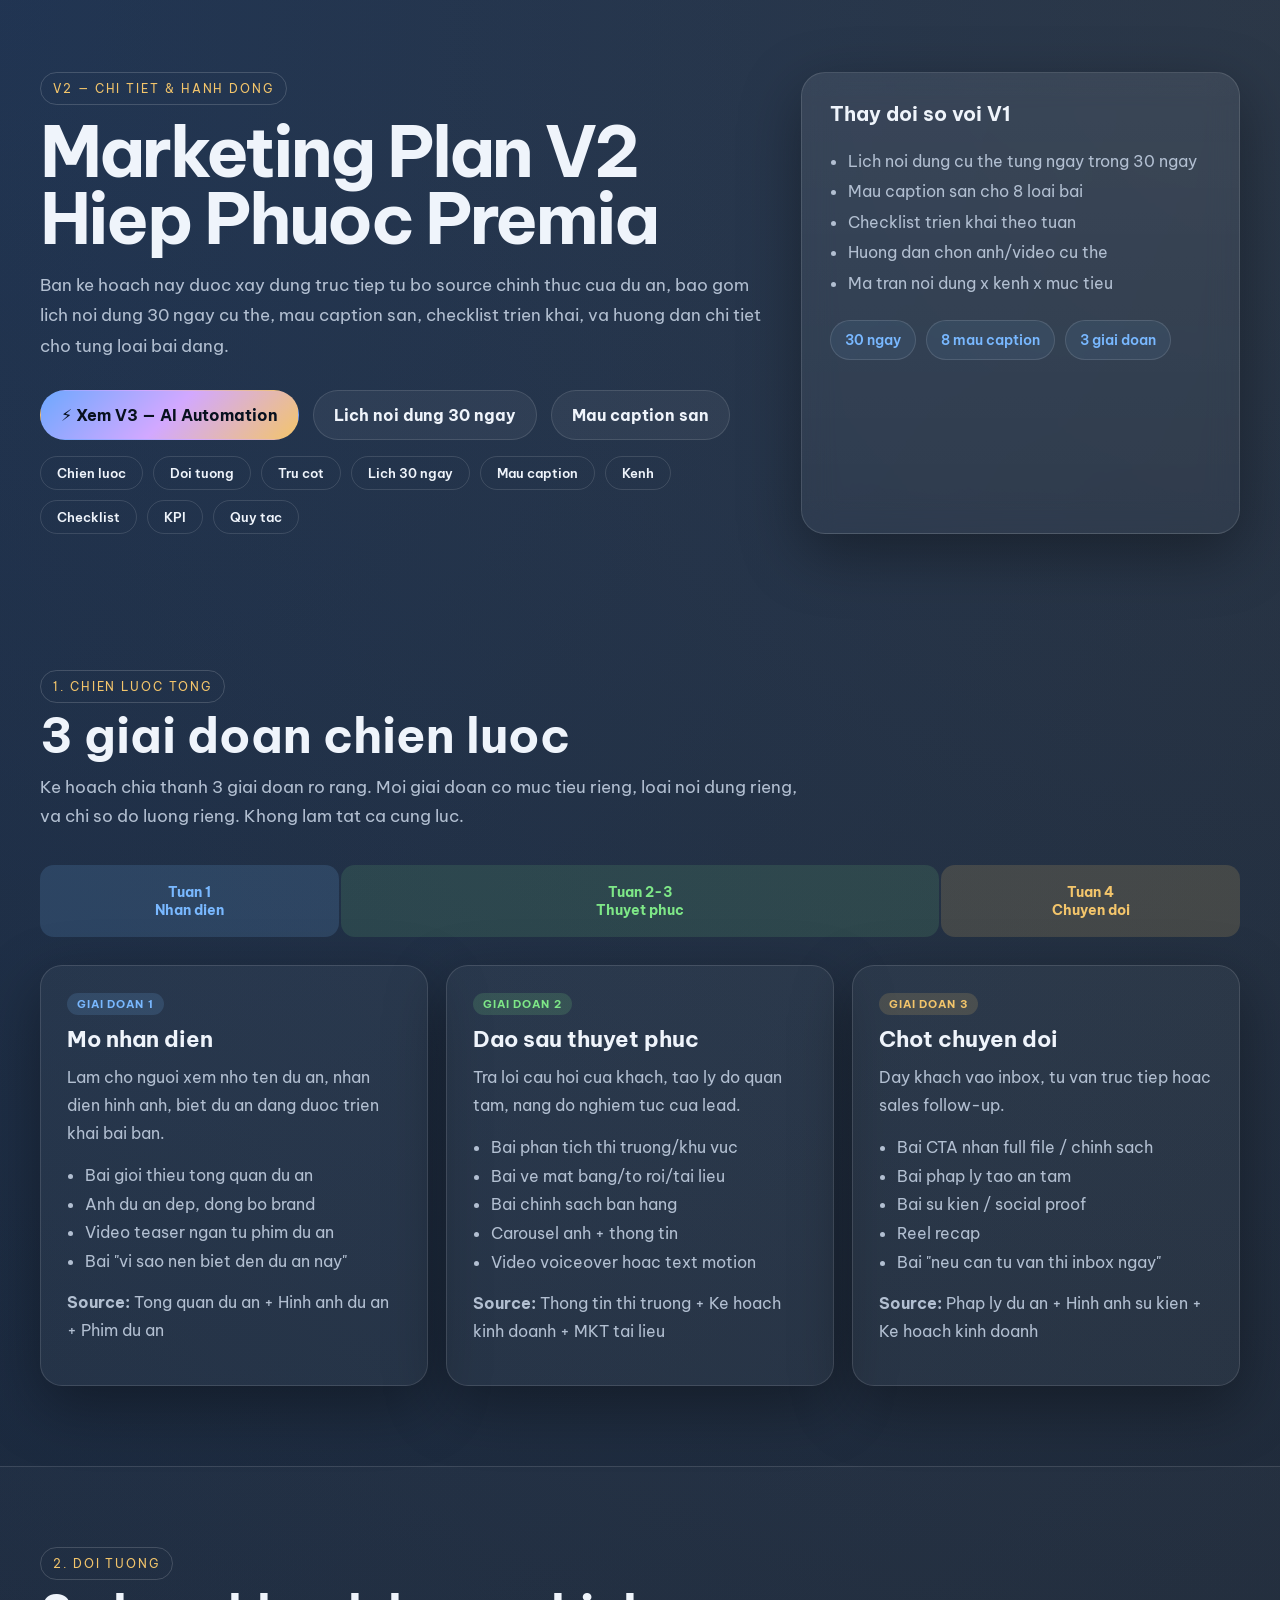
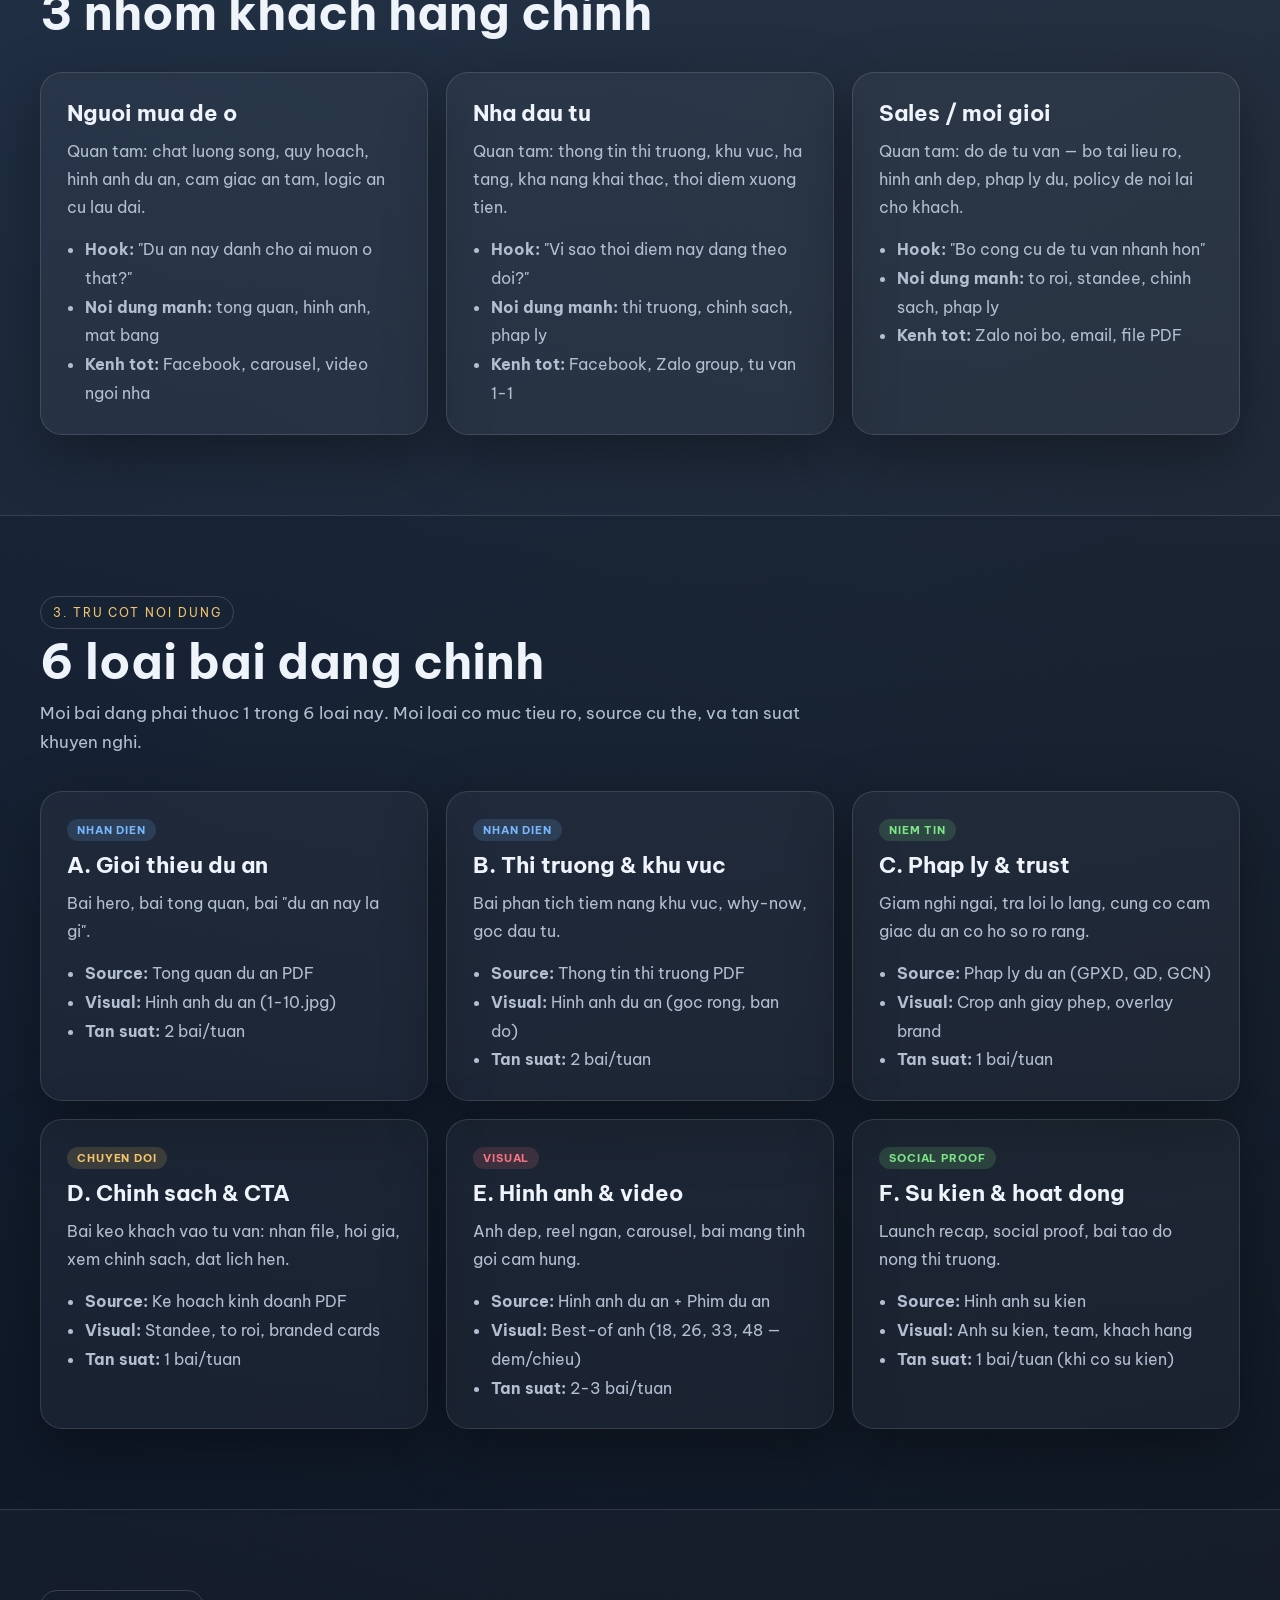
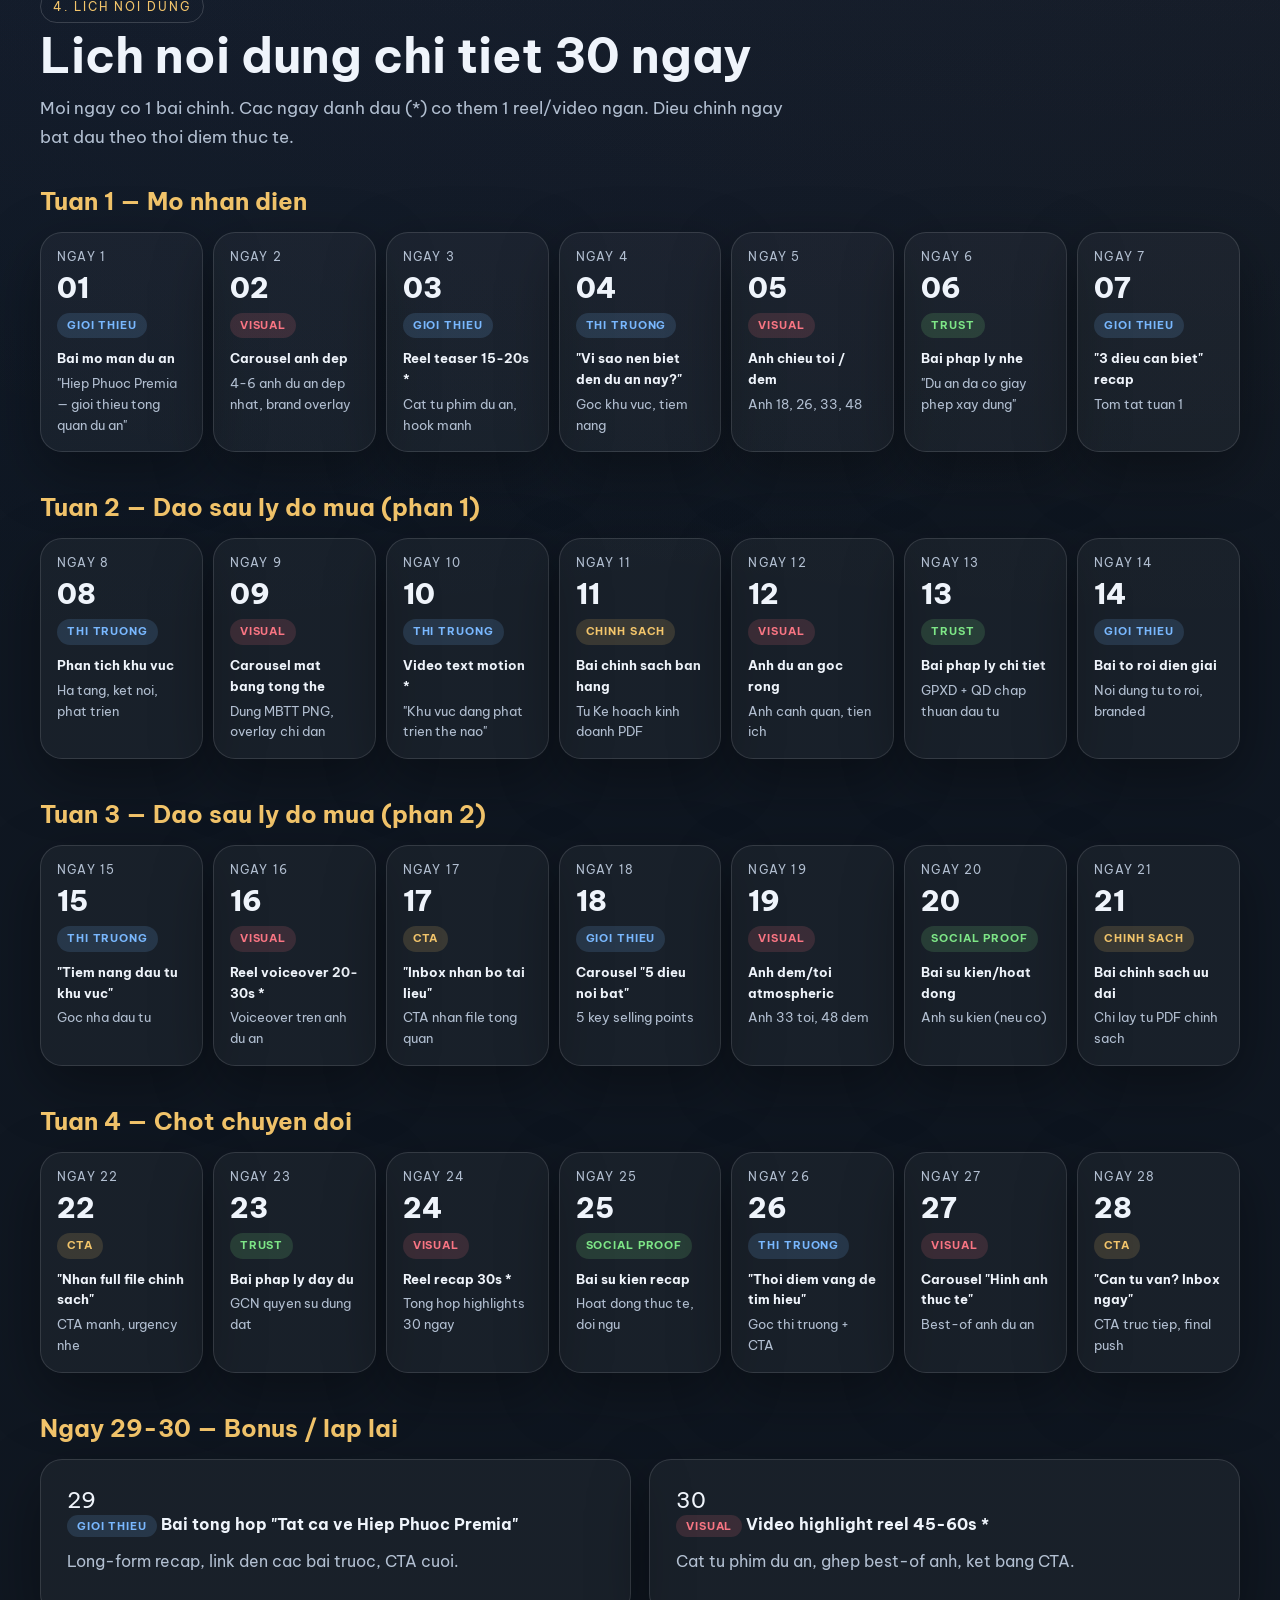
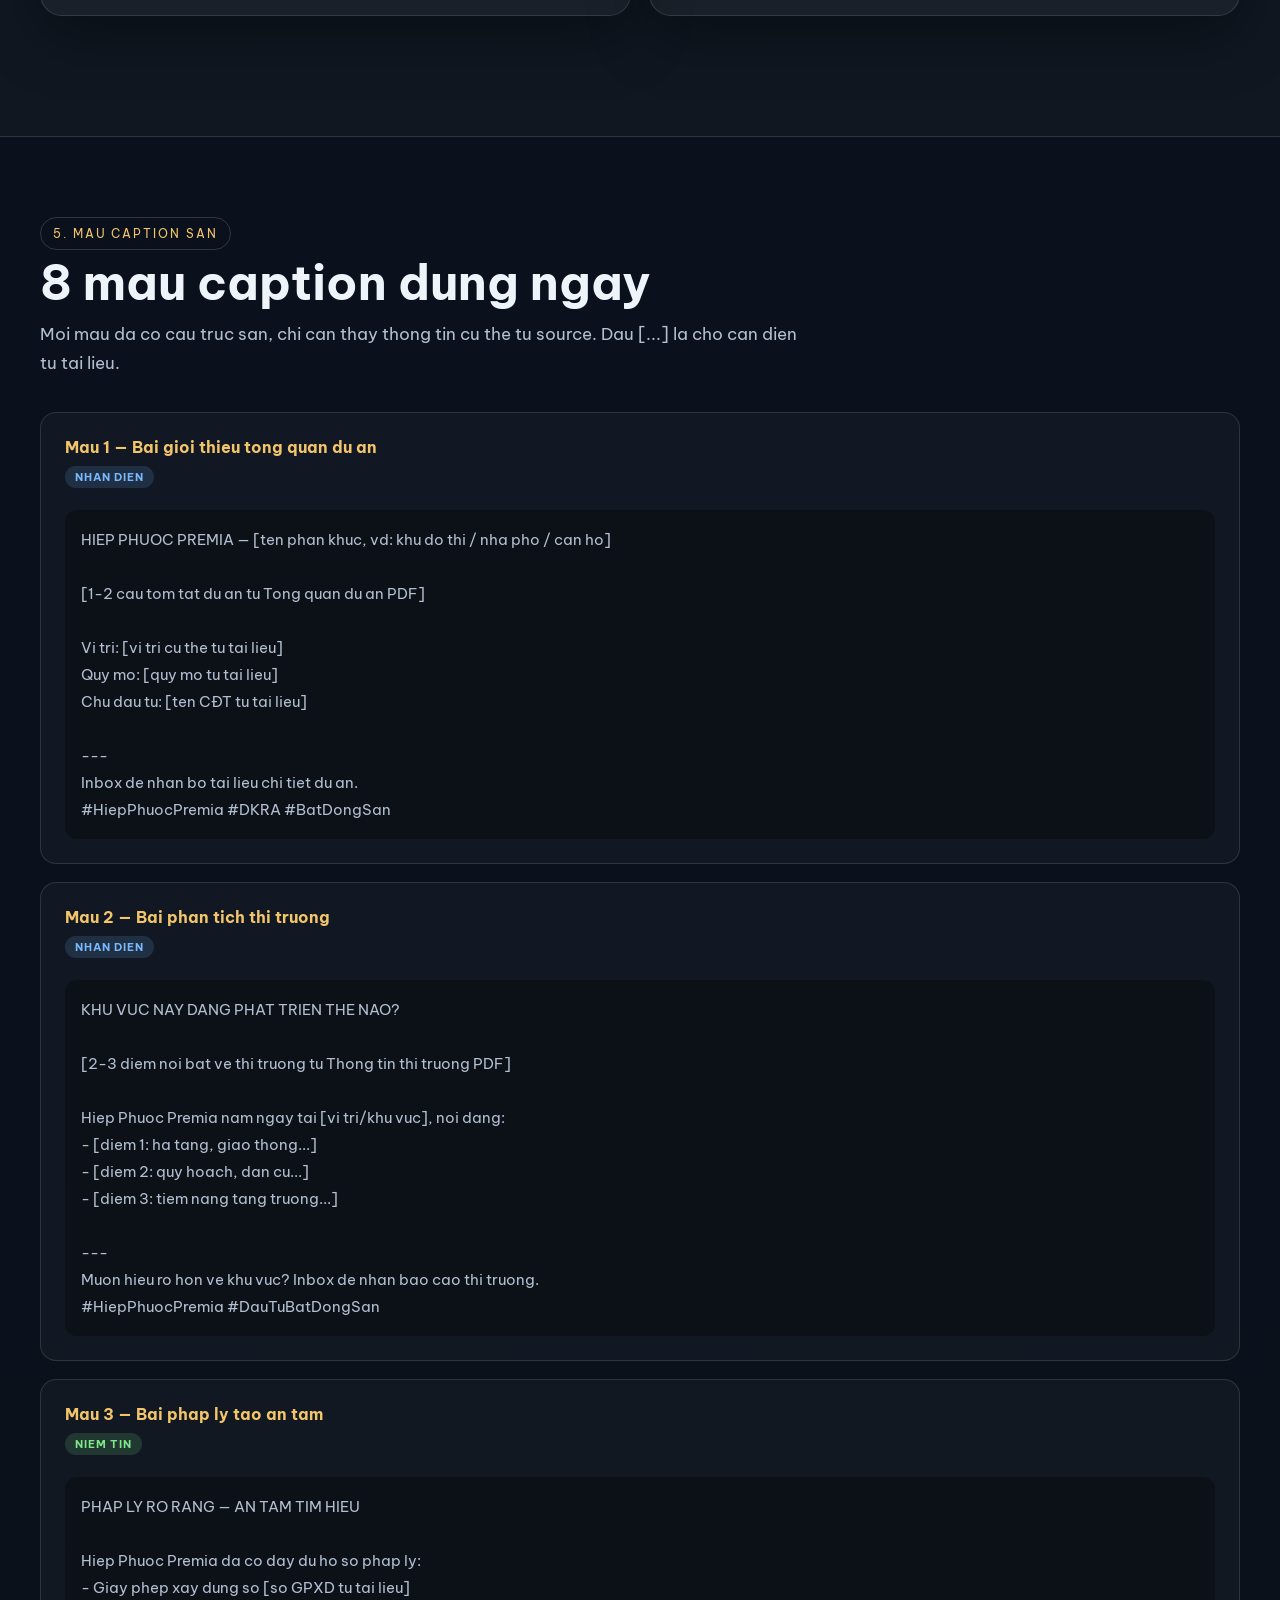
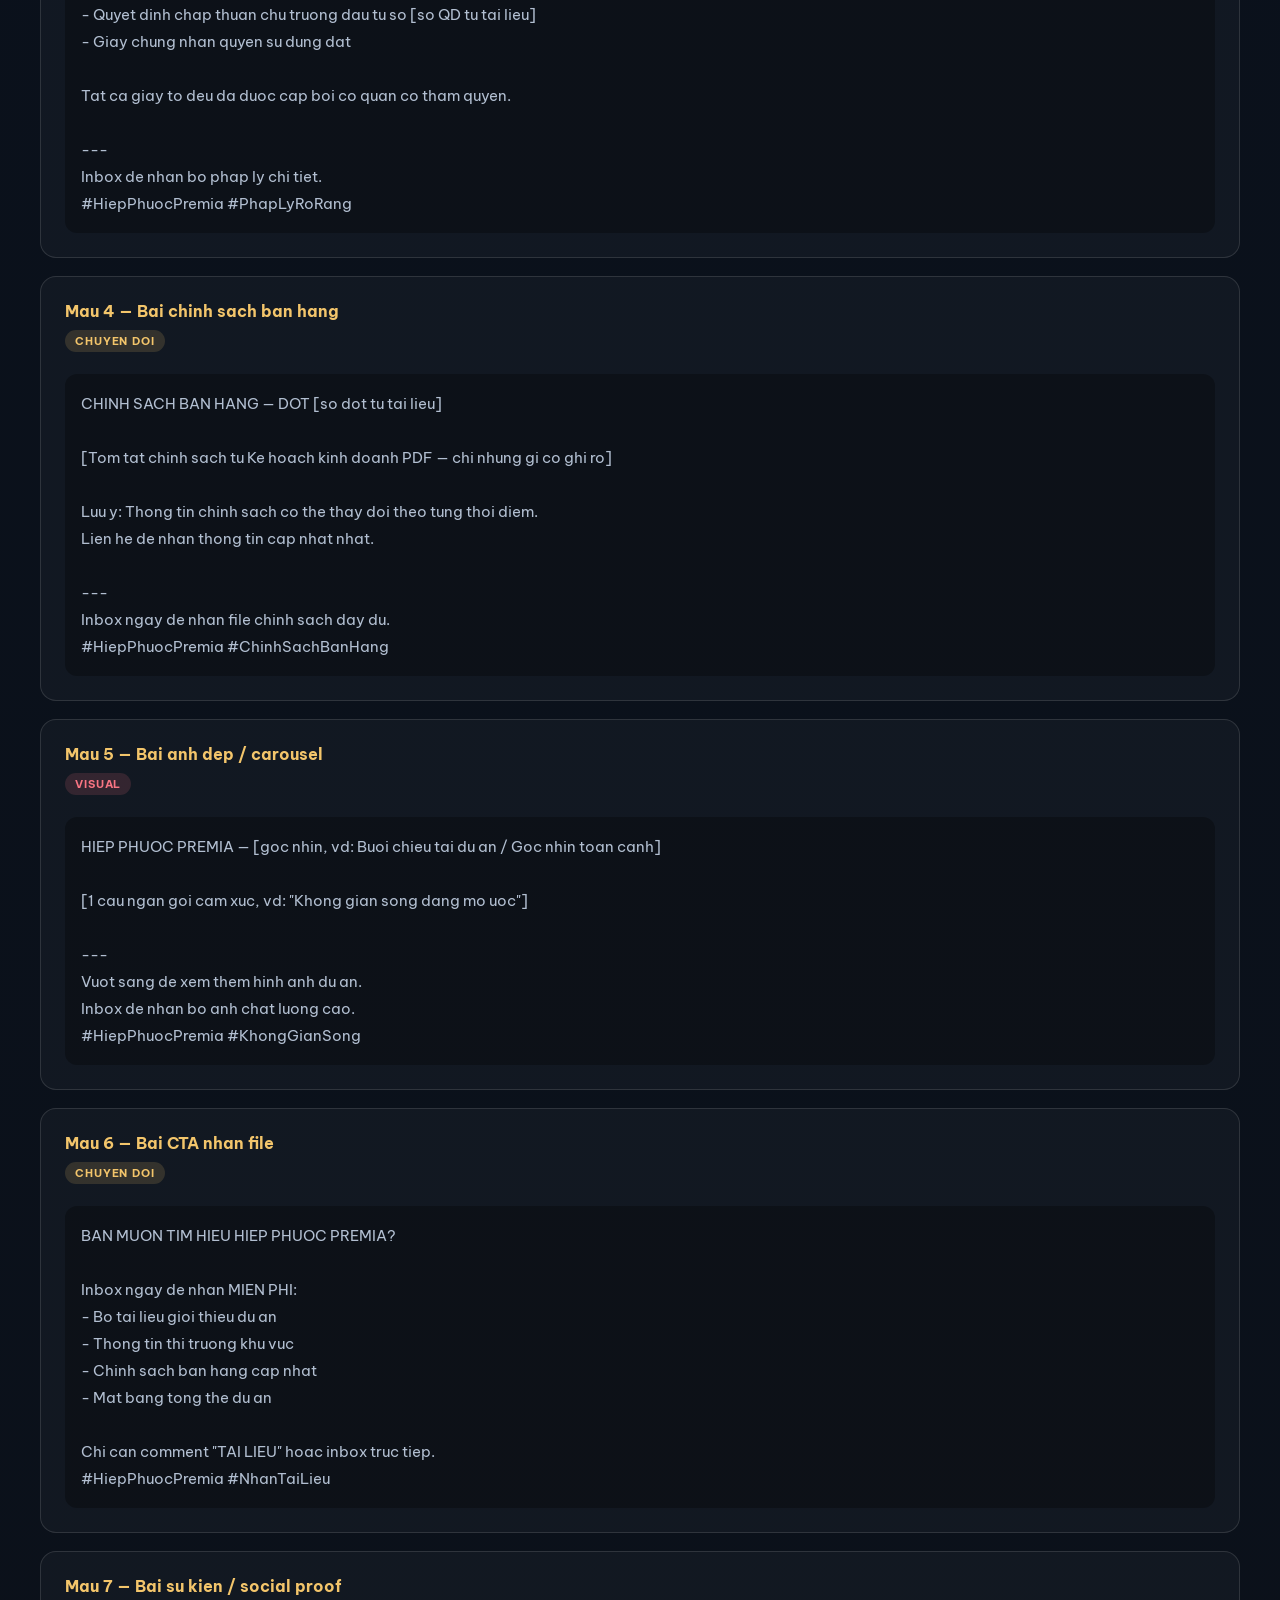
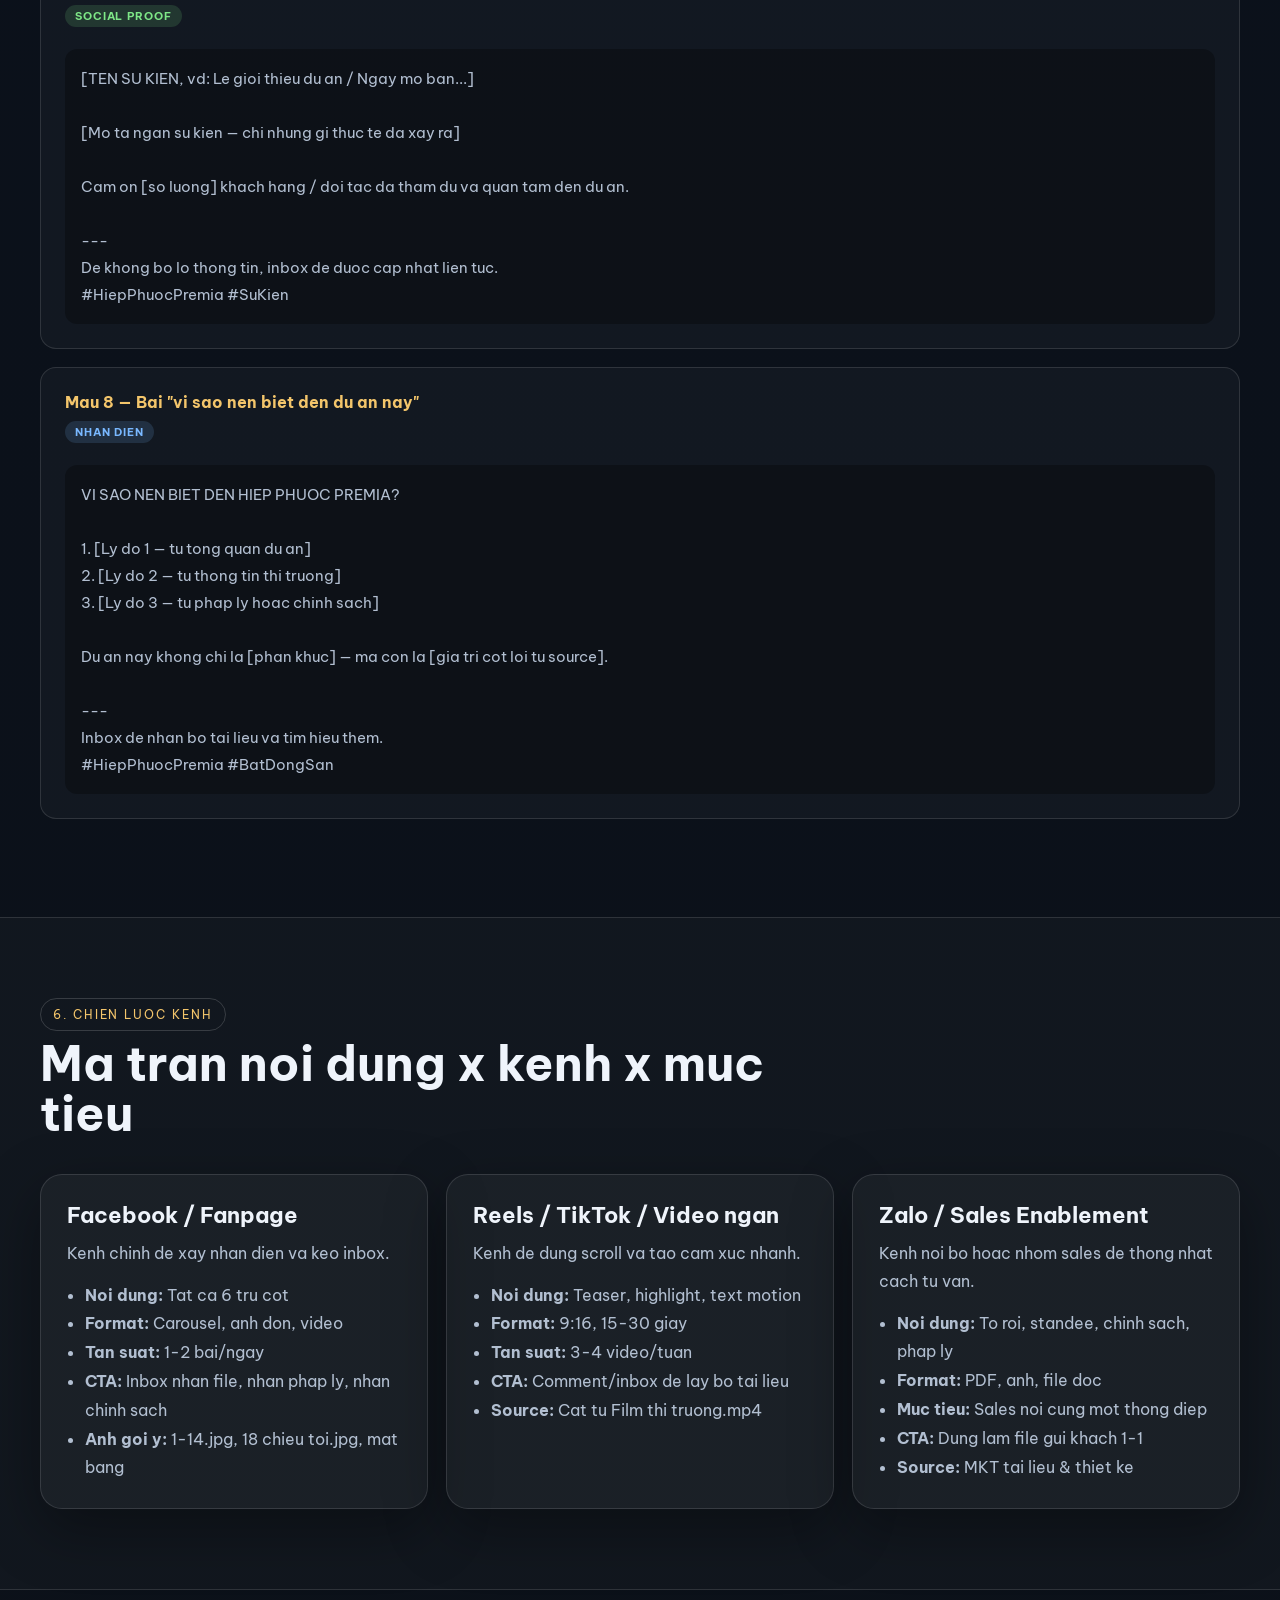
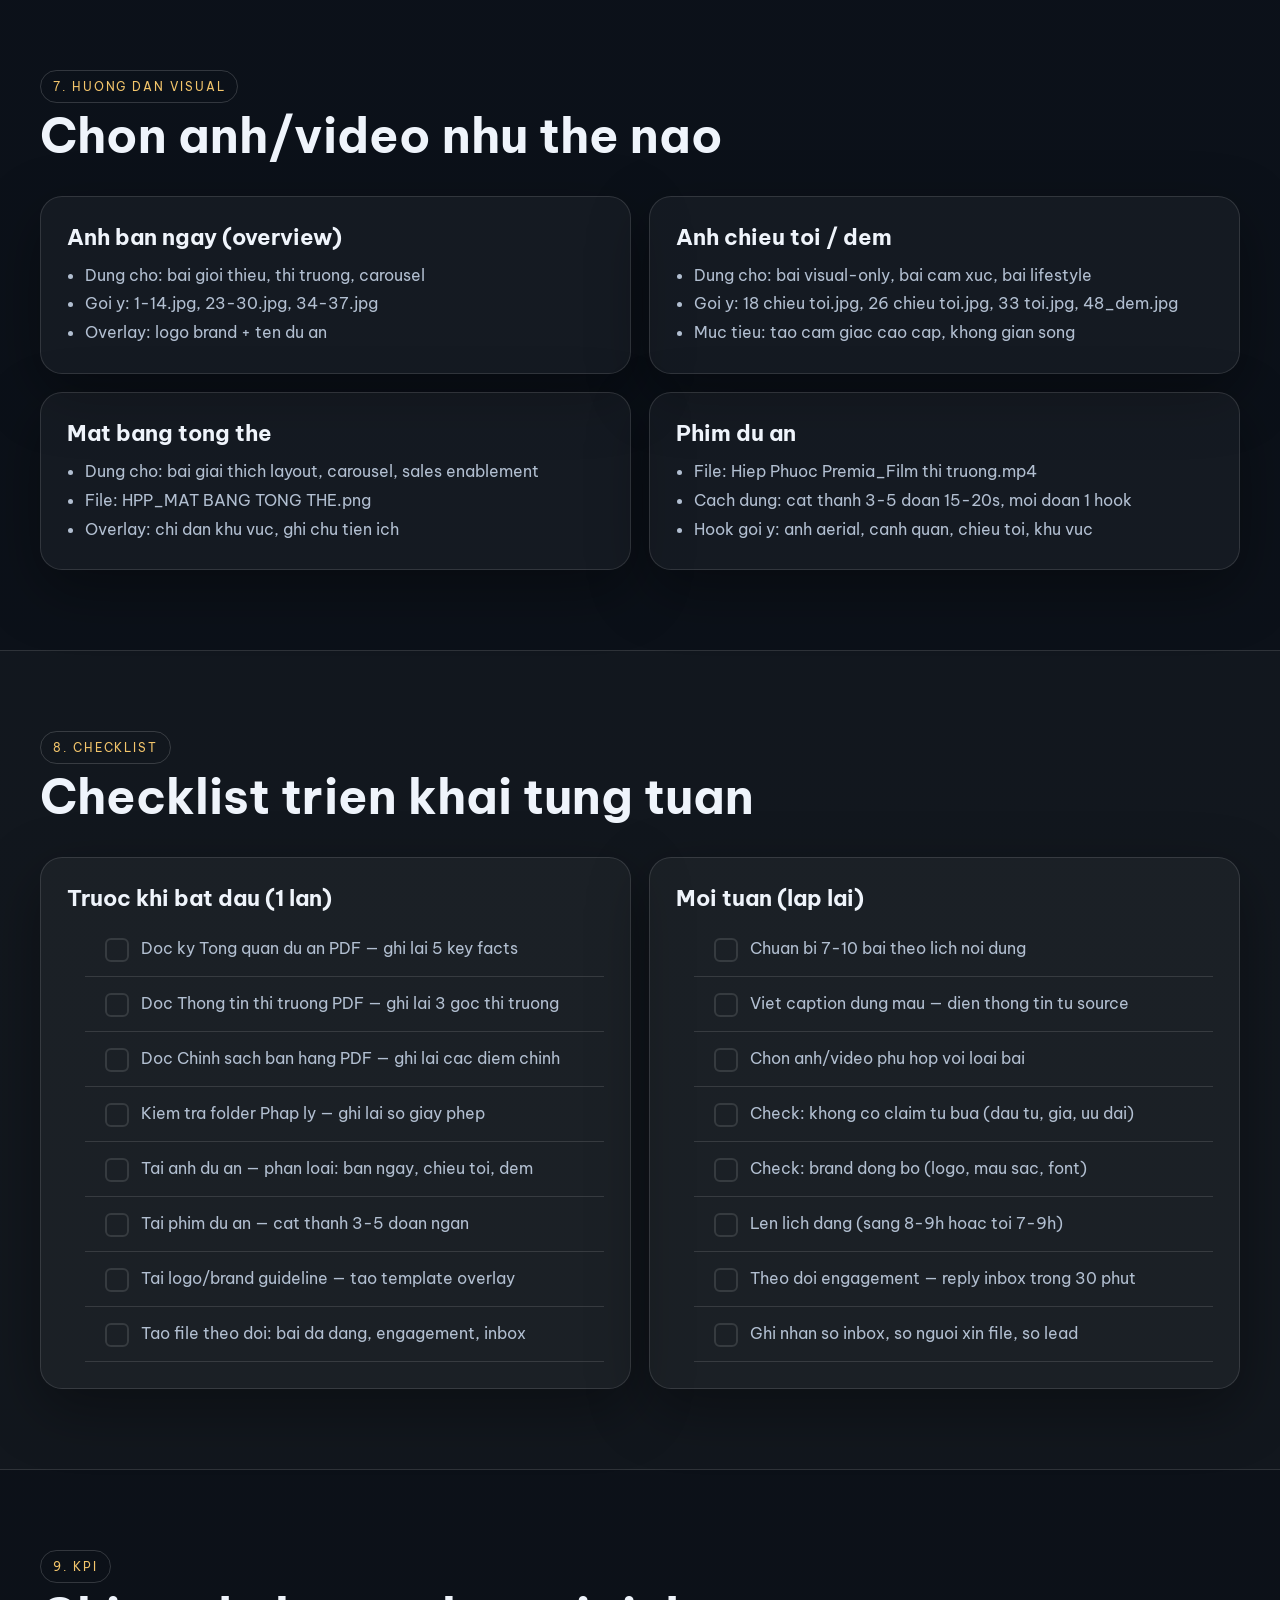
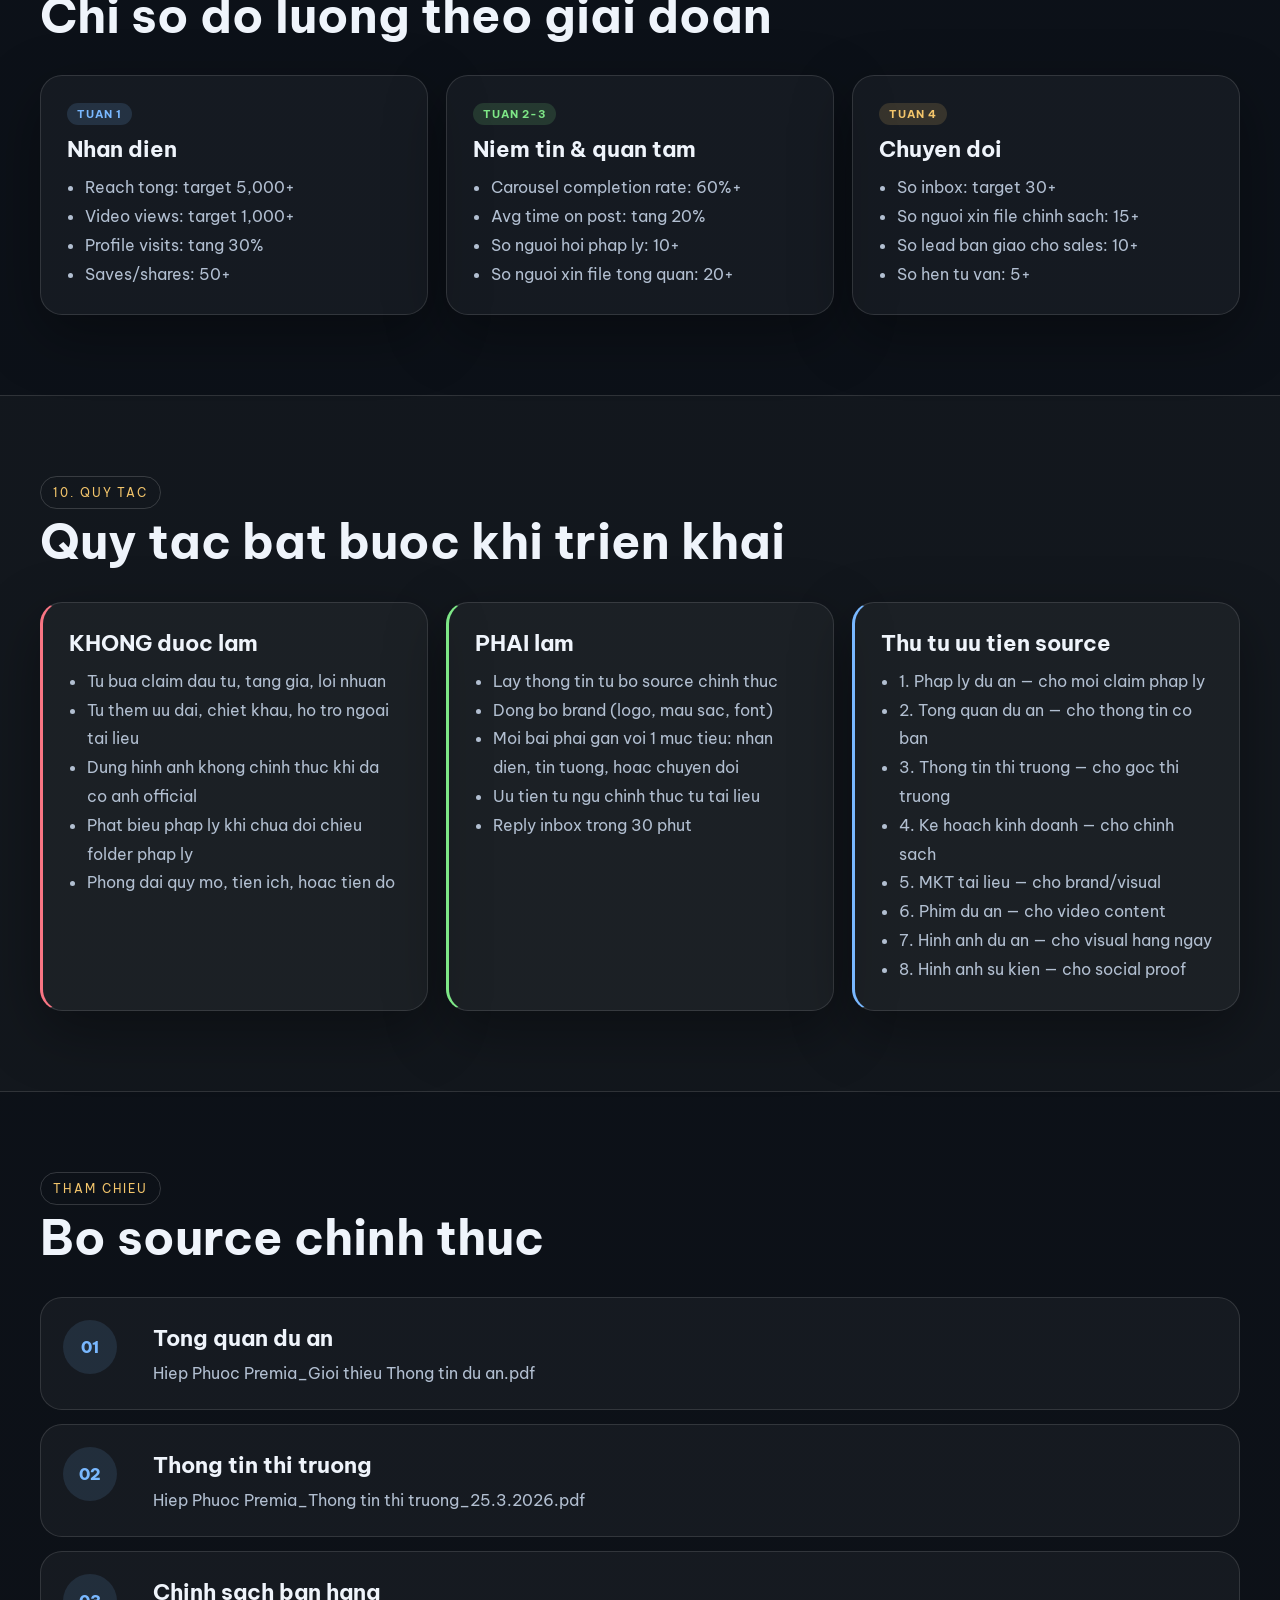
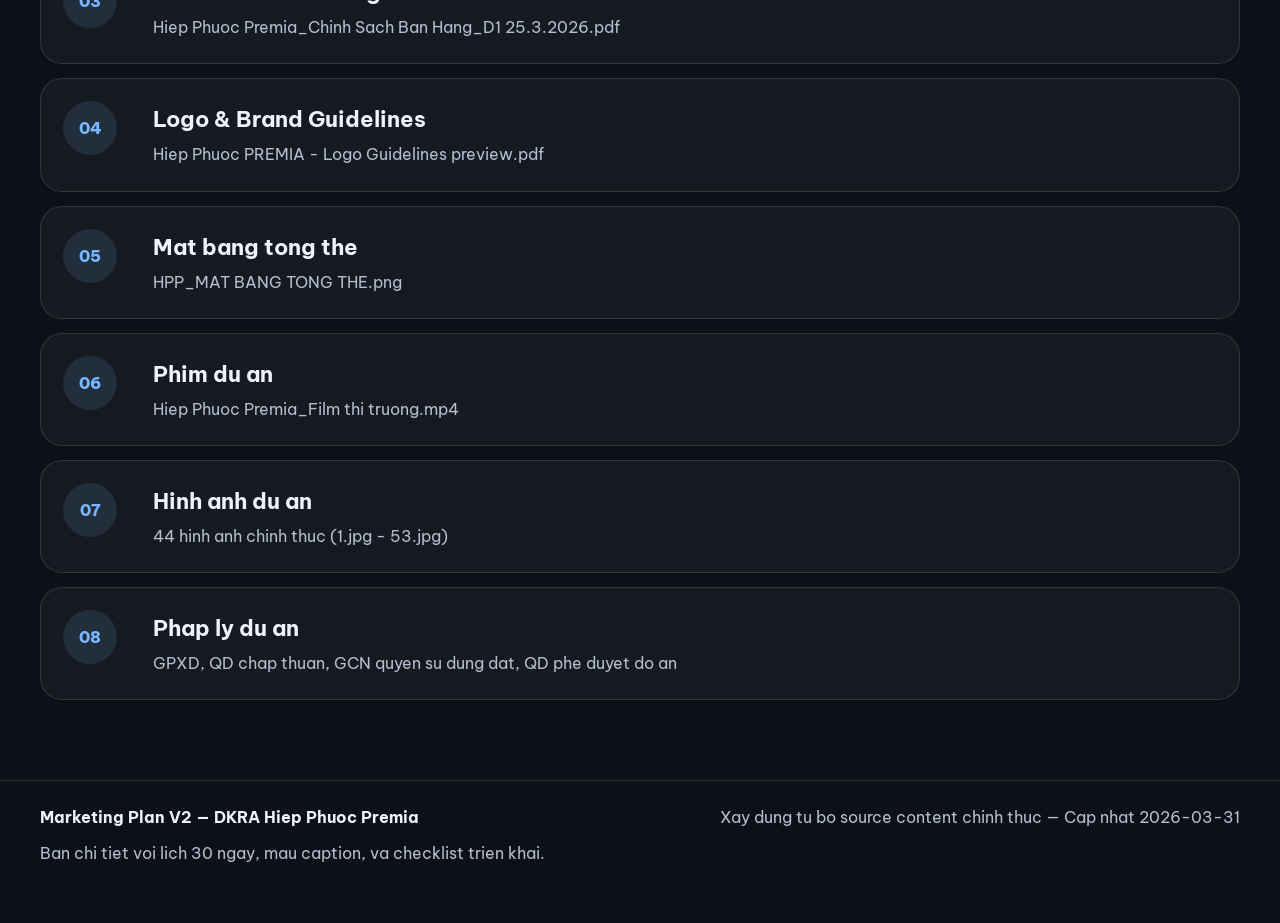
==== commit f9496cd8: "Add V3 - AI Automation Marketing Plan" ====
--- a/index.html
+++ b/index.html
@@ -171,42 +171,43 @@
     <header class="hero">
       <div class="container hero-grid">
         <div class="hero-copy">
-          <span class="kicker">V2 — Chi Tiết & Hành Động</span>
-          <h1>Marketing Plan V2<br/>Hiệp Phước Premia</h1>
+          <span class="kicker">V2 — Chi Tiet & Hanh Dong</span>
+          <h1>Marketing Plan V2<br/>Hiep Phuoc Premia</h1>
           <p class="lede">
-            Bản kế hoạch này được xây dựng trực tiếp từ bộ source chính thức của dự án,
-            bao gồm lịch nội dung 30 ngày cụ thể, mẫu caption sẵn, checklist triển khai,
-            và hướng dẫn chi tiết cho từng loại bài đăng.
+            Ban ke hoach nay duoc xay dung truc tiep tu bo source chinh thuc cua du an,
+            bao gom lich noi dung 30 ngay cu the, mau caption san, checklist trien khai,
+            va huong dan chi tiet cho tung loai bai dang.
           </p>
           <div class="hero-actions">
-            <a class="btn btn-primary" href="#calendar">Lịch nội dung 30 ngày</a>
-            <a class="btn btn-secondary" href="#templates">Mẫu caption sẵn</a>
+            <a class="btn btn-primary" href="v3.html" style="background:linear-gradient(135deg,#6ea8fe,#d2a8ff,#f3c56b);">⚡ Xem V3 — AI Automation</a>
+            <a class="btn btn-secondary" href="#calendar">Lich noi dung 30 ngay</a>
+            <a class="btn btn-secondary" href="#templates">Mau caption san</a>
           </div>
           <div class="toc">
-            <a href="#strategy">Chiến lược</a>
-            <a href="#audience">Đối tượng</a>
-            <a href="#pillars">Trụ cột</a>
-            <a href="#calendar">Lịch 30 ngày</a>
-            <a href="#templates">Mẫu caption</a>
-            <a href="#channels">Kênh</a>
+            <a href="#strategy">Chien luoc</a>
+            <a href="#audience">Doi tuong</a>
+            <a href="#pillars">Tru cot</a>
+            <a href="#calendar">Lich 30 ngay</a>
+            <a href="#templates">Mau caption</a>
+            <a href="#channels">Kenh</a>
             <a href="#checklist">Checklist</a>
             <a href="#kpi">KPI</a>
-            <a href="#rules">Quy tắc</a>
+            <a href="#rules">Quy tac</a>
           </div>
         </div>
         <div class="hero-card glass">
-          <h3>Thay đổi so với V1</h3>
+          <h3>Thay doi so voi V1</h3>
           <ul>
-            <li>Lịch nội dung cụ thể từng ngày trong 30 ngày</li>
-            <li>Mẫu caption sẵn cho 8 loại bài</li>
-            <li>Checklist triển khai theo tuần</li>
-            <li>Hướng dẫn chọn ảnh/video cụ thể</li>
-            <li>Ma trận nội dung x kênh x mục tiêu</li>
+            <li>Lich noi dung cu the tung ngay trong 30 ngay</li>
+            <li>Mau caption san cho 8 loai bai</li>
+            <li>Checklist trien khai theo tuan</li>
+            <li>Huong dan chon anh/video cu the</li>
+            <li>Ma tran noi dung x kenh x muc tieu</li>
           </ul>
           <div class="pill-row">
-            <span>30 ngày</span>
-            <span>8 mẫu caption</span>
-            <span>3 giai đoạn</span>
+            <span>30 ngay</span>
+            <span>8 mau caption</span>
+            <span>3 giai doan</span>
           </div>
         </div>
       </div>
@@ -217,58 +218,58 @@
       <section class="section" id="strategy">
         <div class="container">
           <div class="section-head">
-            <span class="eyebrow">1. Chiến lược tổng</span>
-            <h2>3 giai đoạn chiến lược</h2>
+            <span class="eyebrow">1. Chien luoc tong</span>
+            <h2>3 giai doan chien luoc</h2>
             <p>
-              Kế hoạch chia thành 3 giai đoạn rõ ràng. Mỗi giai đoạn có mục tiêu riêng,
-              loại nội dung riêng, và chỉ số đo lường riêng. Không làm tất cả cùng lúc.
+              Ke hoach chia thanh 3 giai doan ro rang. Moi giai doan co muc tieu rieng,
+              loai noi dung rieng, va chi so do luong rieng. Khong lam tat ca cung luc.
             </p>
           </div>
 
           <div class="phase-bar">
-            <div class="phase-seg p1">Tuần 1<br/>Nhận diện</div>
-            <div class="phase-seg p2">Tuần 2-3<br/>Thuyết phục</div>
-            <div class="phase-seg p3">Tuần 4<br/>Chuyển đổi</div>
+            <div class="phase-seg p1">Tuan 1<br/>Nhan dien</div>
+            <div class="phase-seg p2">Tuan 2-3<br/>Thuyet phuc</div>
+            <div class="phase-seg p3">Tuan 4<br/>Chuyen doi</div>
           </div>
 
           <div class="card-grid three">
             <article class="info-card">
-              <span class="tag tag-awareness">Giai đoạn 1</span>
-              <h3>Mở nhận diện</h3>
-              <p>Làm cho người xem nhớ tên dự án, nhận diện hình ảnh, biết dự án đang được triển khai bài bản.</p>
-              <ul>
-                <li>Bài giới thiệu tổng quan dự án</li>
-                <li>Ảnh dự án đẹp, đồng bộ brand</li>
-                <li>Video teaser ngắn từ phim dự án</li>
-                <li>Bài "vì sao nên biết đến dự án này"</li>
-              </ul>
-              <p style="margin-top:12px"><strong>Source:</strong> Tổng quan dự án + Hình ảnh dự án + Phim dự án</p>
-            </article>
-            <article class="info-card">
-              <span class="tag tag-trust">Giai đoạn 2</span>
-              <h3>Đào sâu thuyết phục</h3>
-              <p>Trả lời câu hỏi của khách, tạo lý do quan tâm, nâng độ nghiêm túc của lead.</p>
-              <ul>
-                <li>Bài phân tích thị trường/khu vực</li>
-                <li>Bài về mặt bằng/tờ rơi/tài liệu</li>
-                <li>Bài chính sách bán hàng</li>
-                <li>Carousel ảnh + thông tin</li>
-                <li>Video voiceover hoặc text motion</li>
-              </ul>
-              <p style="margin-top:12px"><strong>Source:</strong> Thông tin thị trường + Kế hoạch kinh doanh + MKT tài liệu</p>
-            </article>
-            <article class="info-card">
-              <span class="tag tag-convert">Giai đoạn 3</span>
-              <h3>Chốt chuyển đổi</h3>
-              <p>Đẩy khách vào inbox, tư vấn trực tiếp hoặc sales follow-up.</p>
-              <ul>
-                <li>Bài CTA nhận full file / chính sách</li>
-                <li>Bài pháp lý tạo an tâm</li>
-                <li>Bài sự kiện / social proof</li>
+              <span class="tag tag-awareness">Giai doan 1</span>
+              <h3>Mo nhan dien</h3>
+              <p>Lam cho nguoi xem nho ten du an, nhan dien hinh anh, biet du an dang duoc trien khai bai ban.</p>
+              <ul>
+                <li>Bai gioi thieu tong quan du an</li>
+                <li>Anh du an dep, dong bo brand</li>
+                <li>Video teaser ngan tu phim du an</li>
+                <li>Bai "vi sao nen biet den du an nay"</li>
+              </ul>
+              <p style="margin-top:12px"><strong>Source:</strong> Tong quan du an + Hinh anh du an + Phim du an</p>
+            </article>
+            <article class="info-card">
+              <span class="tag tag-trust">Giai doan 2</span>
+              <h3>Dao sau thuyet phuc</h3>
+              <p>Tra loi cau hoi cua khach, tao ly do quan tam, nang do nghiem tuc cua lead.</p>
+              <ul>
+                <li>Bai phan tich thi truong/khu vuc</li>
+                <li>Bai ve mat bang/to roi/tai lieu</li>
+                <li>Bai chinh sach ban hang</li>
+                <li>Carousel anh + thong tin</li>
+                <li>Video voiceover hoac text motion</li>
+              </ul>
+              <p style="margin-top:12px"><strong>Source:</strong> Thong tin thi truong + Ke hoach kinh doanh + MKT tai lieu</p>
+            </article>
+            <article class="info-card">
+              <span class="tag tag-convert">Giai doan 3</span>
+              <h3>Chot chuyen doi</h3>
+              <p>Day khach vao inbox, tu van truc tiep hoac sales follow-up.</p>
+              <ul>
+                <li>Bai CTA nhan full file / chinh sach</li>
+                <li>Bai phap ly tao an tam</li>
+                <li>Bai su kien / social proof</li>
                 <li>Reel recap</li>
-                <li>Bài "nếu cần tư vấn thì inbox ngay"</li>
-              </ul>
-              <p style="margin-top:12px"><strong>Source:</strong> Pháp lý dự án + Hình ảnh sự kiện + Kế hoạch kinh doanh</p>
+                <li>Bai "neu can tu van thi inbox ngay"</li>
+              </ul>
+              <p style="margin-top:12px"><strong>Source:</strong> Phap ly du an + Hinh anh su kien + Ke hoach kinh doanh</p>
             </article>
           </div>
         </div>
@@ -278,35 +279,35 @@
       <section class="section alt" id="audience">
         <div class="container">
           <div class="section-head">
-            <span class="eyebrow">2. Đối tượng</span>
-            <h2>3 nhóm khách hàng chính</h2>
+            <span class="eyebrow">2. Doi tuong</span>
+            <h2>3 nhom khach hang chinh</h2>
           </div>
           <div class="card-grid three">
             <article class="info-card">
-              <h3>Người mua để ở</h3>
-              <p>Quan tâm: chất lượng sống, quy hoạch, hình ảnh dự án, cảm giác an tâm, logic an cư lâu dài.</p>
-              <ul>
-                <li><strong>Hook:</strong> "Dự án này dành cho ai muốn ở thật?"</li>
-                <li><strong>Nội dung mạnh:</strong> tổng quan, hình ảnh, mặt bằng</li>
-                <li><strong>Kênh tốt:</strong> Facebook, carousel, video ngôi nhà</li>
-              </ul>
-            </article>
-            <article class="info-card">
-              <h3>Nhà đầu tư</h3>
-              <p>Quan tâm: thông tin thị trường, khu vực, hạ tầng, khả năng khai thác, thời điểm xuống tiền.</p>
-              <ul>
-                <li><strong>Hook:</strong> "Vì sao thời điểm này đáng theo dõi?"</li>
-                <li><strong>Nội dung mạnh:</strong> thị trường, chính sách, pháp lý</li>
-                <li><strong>Kênh tốt:</strong> Facebook, Zalo group, tư vấn 1-1</li>
-              </ul>
-            </article>
-            <article class="info-card">
-              <h3>Sales / môi giới</h3>
-              <p>Quan tâm: độ dễ tư vấn — bộ tài liệu rõ, hình ảnh đẹp, pháp lý đủ, policy dễ nói lại cho khách.</p>
-              <ul>
-                <li><strong>Hook:</strong> "Bộ công cụ để tư vấn nhanh hơn"</li>
-                <li><strong>Nội dung mạnh:</strong> tờ rơi, standee, chính sách, pháp lý</li>
-                <li><strong>Kênh tốt:</strong> Zalo nội bộ, email, file PDF</li>
+              <h3>Nguoi mua de o</h3>
+              <p>Quan tam: chat luong song, quy hoach, hinh anh du an, cam giac an tam, logic an cu lau dai.</p>
+              <ul>
+                <li><strong>Hook:</strong> "Du an nay danh cho ai muon o that?"</li>
+                <li><strong>Noi dung manh:</strong> tong quan, hinh anh, mat bang</li>
+                <li><strong>Kenh tot:</strong> Facebook, carousel, video ngoi nha</li>
+              </ul>
+            </article>
+            <article class="info-card">
+              <h3>Nha dau tu</h3>
+              <p>Quan tam: thong tin thi truong, khu vuc, ha tang, kha nang khai thac, thoi diem xuong tien.</p>
+              <ul>
+                <li><strong>Hook:</strong> "Vi sao thoi diem nay dang theo doi?"</li>
+                <li><strong>Noi dung manh:</strong> thi truong, chinh sach, phap ly</li>
+                <li><strong>Kenh tot:</strong> Facebook, Zalo group, tu van 1-1</li>
+              </ul>
+            </article>
+            <article class="info-card">
+              <h3>Sales / moi gioi</h3>
+              <p>Quan tam: do de tu van — bo tai lieu ro, hinh anh dep, phap ly du, policy de noi lai cho khach.</p>
+              <ul>
+                <li><strong>Hook:</strong> "Bo cong cu de tu van nhanh hon"</li>
+                <li><strong>Noi dung manh:</strong> to roi, standee, chinh sach, phap ly</li>
+                <li><strong>Kenh tot:</strong> Zalo noi bo, email, file PDF</li>
               </ul>
             </article>
           </div>
@@ -317,69 +318,69 @@
       <section class="section" id="pillars">
         <div class="container">
           <div class="section-head">
-            <span class="eyebrow">3. Trụ cột nội dung</span>
-            <h2>6 loại bài đăng chính</h2>
-            <p>Mỗi bài đăng phải thuộc 1 trong 6 loại này. Mỗi loại có mục tiêu rõ, source cụ thể, và tần suất khuyến nghị.</p>
+            <span class="eyebrow">3. Tru cot noi dung</span>
+            <h2>6 loai bai dang chinh</h2>
+            <p>Moi bai dang phai thuoc 1 trong 6 loai nay. Moi loai co muc tieu ro, source cu the, va tan suat khuyen nghi.</p>
           </div>
           <div class="card-grid three">
             <article class="info-card">
-              <span class="tag tag-awareness">Nhận diện</span>
-              <h3>A. Giới thiệu dự án</h3>
-              <p>Bài hero, bài tổng quan, bài "dự án này là gì".</p>
-              <ul>
-                <li><strong>Source:</strong> Tổng quan dự án PDF</li>
-                <li><strong>Visual:</strong> Hình ảnh dự án (1-10.jpg)</li>
-                <li><strong>Tần suất:</strong> 2 bài/tuần</li>
-              </ul>
-            </article>
-            <article class="info-card">
-              <span class="tag tag-awareness">Nhận diện</span>
-              <h3>B. Thị trường & khu vực</h3>
-              <p>Bài phân tích tiềm năng khu vực, why-now, góc đầu tư.</p>
-              <ul>
-                <li><strong>Source:</strong> Thông tin thị trường PDF</li>
-                <li><strong>Visual:</strong> Hình ảnh dự án (góc rộng, bản đồ)</li>
-                <li><strong>Tần suất:</strong> 2 bài/tuần</li>
-              </ul>
-            </article>
-            <article class="info-card">
-              <span class="tag tag-trust">Niềm tin</span>
-              <h3>C. Pháp lý & trust</h3>
-              <p>Giảm nghi ngại, trả lời lo lắng, củng cố cảm giác dự án có hồ sơ rõ ràng.</p>
-              <ul>
-                <li><strong>Source:</strong> Pháp lý dự án (GPXD, QĐ, GCN)</li>
-                <li><strong>Visual:</strong> Crop ảnh giấy phép, overlay brand</li>
-                <li><strong>Tần suất:</strong> 1 bài/tuần</li>
-              </ul>
-            </article>
-            <article class="info-card">
-              <span class="tag tag-convert">Chuyển đổi</span>
-              <h3>D. Chính sách & CTA</h3>
-              <p>Bài kéo khách vào tư vấn: nhận file, hỏi giá, xem chính sách, đặt lịch hẹn.</p>
-              <ul>
-                <li><strong>Source:</strong> Kế hoạch kinh doanh PDF</li>
-                <li><strong>Visual:</strong> Standee, tờ rơi, branded cards</li>
-                <li><strong>Tần suất:</strong> 1 bài/tuần</li>
+              <span class="tag tag-awareness">Nhan dien</span>
+              <h3>A. Gioi thieu du an</h3>
+              <p>Bai hero, bai tong quan, bai "du an nay la gi".</p>
+              <ul>
+                <li><strong>Source:</strong> Tong quan du an PDF</li>
+                <li><strong>Visual:</strong> Hinh anh du an (1-10.jpg)</li>
+                <li><strong>Tan suat:</strong> 2 bai/tuan</li>
+              </ul>
+            </article>
+            <article class="info-card">
+              <span class="tag tag-awareness">Nhan dien</span>
+              <h3>B. Thi truong & khu vuc</h3>
+              <p>Bai phan tich tiem nang khu vuc, why-now, goc dau tu.</p>
+              <ul>
+                <li><strong>Source:</strong> Thong tin thi truong PDF</li>
+                <li><strong>Visual:</strong> Hinh anh du an (goc rong, ban do)</li>
+                <li><strong>Tan suat:</strong> 2 bai/tuan</li>
+              </ul>
+            </article>
+            <article class="info-card">
+              <span class="tag tag-trust">Niem tin</span>
+              <h3>C. Phap ly & trust</h3>
+              <p>Giam nghi ngai, tra loi lo lang, cung co cam giac du an co ho so ro rang.</p>
+              <ul>
+                <li><strong>Source:</strong> Phap ly du an (GPXD, QD, GCN)</li>
+                <li><strong>Visual:</strong> Crop anh giay phep, overlay brand</li>
+                <li><strong>Tan suat:</strong> 1 bai/tuan</li>
+              </ul>
+            </article>
+            <article class="info-card">
+              <span class="tag tag-convert">Chuyen doi</span>
+              <h3>D. Chinh sach & CTA</h3>
+              <p>Bai keo khach vao tu van: nhan file, hoi gia, xem chinh sach, dat lich hen.</p>
+              <ul>
+                <li><strong>Source:</strong> Ke hoach kinh doanh PDF</li>
+                <li><strong>Visual:</strong> Standee, to roi, branded cards</li>
+                <li><strong>Tan suat:</strong> 1 bai/tuan</li>
               </ul>
             </article>
             <article class="info-card">
               <span class="tag tag-visual">Visual</span>
-              <h3>E. Hình ảnh & video</h3>
-              <p>Ảnh đẹp, reel ngắn, carousel, bài mang tính gợi cảm hứng.</p>
-              <ul>
-                <li><strong>Source:</strong> Hình ảnh dự án + Phim dự án</li>
-                <li><strong>Visual:</strong> Best-of ảnh (18, 26, 33, 48 — đêm/chiều)</li>
-                <li><strong>Tần suất:</strong> 2-3 bài/tuần</li>
+              <h3>E. Hinh anh & video</h3>
+              <p>Anh dep, reel ngan, carousel, bai mang tinh goi cam hung.</p>
+              <ul>
+                <li><strong>Source:</strong> Hinh anh du an + Phim du an</li>
+                <li><strong>Visual:</strong> Best-of anh (18, 26, 33, 48 — dem/chieu)</li>
+                <li><strong>Tan suat:</strong> 2-3 bai/tuan</li>
               </ul>
             </article>
             <article class="info-card">
               <span class="tag tag-trust">Social proof</span>
-              <h3>F. Sự kiện & hoạt động</h3>
-              <p>Launch recap, social proof, bài tạo độ nóng thị trường.</p>
-              <ul>
-                <li><strong>Source:</strong> Hình ảnh sự kiện</li>
-                <li><strong>Visual:</strong> Ảnh sự kiện, team, khách hàng</li>
-                <li><strong>Tần suất:</strong> 1 bài/tuần (khi có sự kiện)</li>
+              <h3>F. Su kien & hoat dong</h3>
+              <p>Launch recap, social proof, bai tao do nong thi truong.</p>
+              <ul>
+                <li><strong>Source:</strong> Hinh anh su kien</li>
+                <li><strong>Visual:</strong> Anh su kien, team, khach hang</li>
+                <li><strong>Tan suat:</strong> 1 bai/tuan (khi co su kien)</li>
               </ul>
             </article>
           </div>
@@ -390,76 +391,76 @@
       <section class="section alt" id="calendar">
         <div class="container">
           <div class="section-head">
-            <span class="eyebrow">4. Lịch nội dung</span>
-            <h2>Lịch nội dung chi tiết 30 ngày</h2>
-            <p>Mỗi ngày có 1 bài chính. Các ngày đánh dấu (*) có thêm 1 reel/video ngắn. Điều chỉnh ngày bắt đầu theo thời điểm thực tế.</p>
+            <span class="eyebrow">4. Lich noi dung</span>
+            <h2>Lich noi dung chi tiet 30 ngay</h2>
+            <p>Moi ngay co 1 bai chinh. Cac ngay danh dau (*) co them 1 reel/video ngan. Dieu chinh ngay bat dau theo thoi diem thuc te.</p>
           </div>
 
           <!-- WEEK 1 -->
           <div class="week-block">
-            <h3>Tuần 1 — Mở nhận diện</h3>
+            <h3>Tuan 1 — Mo nhan dien</h3>
             <div class="day-grid">
               <div class="day-card">
-                <div class="day-label">Ngày 1</div>
+                <div class="day-label">Ngay 1</div>
                 <div class="day-num">01</div>
                 <div class="day-content">
-                  <span class="tag tag-awareness">Giới thiệu</span>
-                  <strong>Bài mở màn dự án</strong>
-                  "Hiệp Phước Premia — giới thiệu tổng quan dự án"
-                </div>
-              </div>
-              <div class="day-card">
-                <div class="day-label">Ngày 2</div>
+                  <span class="tag tag-awareness">Gioi thieu</span>
+                  <strong>Bai mo man du an</strong>
+                  "Hiep Phuoc Premia — gioi thieu tong quan du an"
+                </div>
+              </div>
+              <div class="day-card">
+                <div class="day-label">Ngay 2</div>
                 <div class="day-num">02</div>
                 <div class="day-content">
                   <span class="tag tag-visual">Visual</span>
-                  <strong>Carousel ảnh đẹp</strong>
-                  4-6 ảnh dự án đẹp nhất, brand overlay
-                </div>
-              </div>
-              <div class="day-card">
-                <div class="day-label">Ngày 3</div>
+                  <strong>Carousel anh dep</strong>
+                  4-6 anh du an dep nhat, brand overlay
+                </div>
+              </div>
+              <div class="day-card">
+                <div class="day-label">Ngay 3</div>
                 <div class="day-num">03</div>
                 <div class="day-content">
-                  <span class="tag tag-awareness">Giới thiệu</span>
+                  <span class="tag tag-awareness">Gioi thieu</span>
                   <strong>Reel teaser 15-20s *</strong>
-                  Cắt từ phim dự án, hook mạnh
-                </div>
-              </div>
-              <div class="day-card">
-                <div class="day-label">Ngày 4</div>
+                  Cat tu phim du an, hook manh
+                </div>
+              </div>
+              <div class="day-card">
+                <div class="day-label">Ngay 4</div>
                 <div class="day-num">04</div>
                 <div class="day-content">
-                  <span class="tag tag-awareness">Thị trường</span>
-                  <strong>"Vì sao nên biết đến dự án này?"</strong>
-                  Góc khu vực, tiềm năng
-                </div>
-              </div>
-              <div class="day-card">
-                <div class="day-label">Ngày 5</div>
+                  <span class="tag tag-awareness">Thi truong</span>
+                  <strong>"Vi sao nen biet den du an nay?"</strong>
+                  Goc khu vuc, tiem nang
+                </div>
+              </div>
+              <div class="day-card">
+                <div class="day-label">Ngay 5</div>
                 <div class="day-num">05</div>
                 <div class="day-content">
                   <span class="tag tag-visual">Visual</span>
-                  <strong>Ảnh chiều tối / đêm</strong>
-                  Ảnh 18, 26, 33, 48
-                </div>
-              </div>
-              <div class="day-card">
-                <div class="day-label">Ngày 6</div>
+                  <strong>Anh chieu toi / dem</strong>
+                  Anh 18, 26, 33, 48
+                </div>
+              </div>
+              <div class="day-card">
+                <div class="day-label">Ngay 6</div>
                 <div class="day-num">06</div>
                 <div class="day-content">
                   <span class="tag tag-trust">Trust</span>
-                  <strong>Bài pháp lý nhẹ</strong>
-                  "Dự án đã có giấy phép xây dựng"
-                </div>
-              </div>
-              <div class="day-card">
-                <div class="day-label">Ngày 7</div>
+                  <strong>Bai phap ly nhe</strong>
+                  "Du an da co giay phep xay dung"
+                </div>
+              </div>
+              <div class="day-card">
+                <div class="day-label">Ngay 7</div>
                 <div class="day-num">07</div>
                 <div class="day-content">
-                  <span class="tag tag-awareness">Giới thiệu</span>
-                  <strong>"3 điều cần biết" recap</strong>
-                  Tóm tắt tuần 1
+                  <span class="tag tag-awareness">Gioi thieu</span>
+                  <strong>"3 dieu can biet" recap</strong>
+                  Tom tat tuan 1
                 </div>
               </div>
             </div>
@@ -467,69 +468,69 @@
 
           <!-- WEEK 2 -->
           <div class="week-block">
-            <h3>Tuần 2 — Đào sâu lý do mua (phần 1)</h3>
+            <h3>Tuan 2 — Dao sau ly do mua (phan 1)</h3>
             <div class="day-grid">
               <div class="day-card">
-                <div class="day-label">Ngày 8</div>
+                <div class="day-label">Ngay 8</div>
                 <div class="day-num">08</div>
                 <div class="day-content">
-                  <span class="tag tag-awareness">Thị trường</span>
-                  <strong>Phân tích khu vực</strong>
-                  Hạ tầng, kết nối, phát triển
-                </div>
-              </div>
-              <div class="day-card">
-                <div class="day-label">Ngày 9</div>
+                  <span class="tag tag-awareness">Thi truong</span>
+                  <strong>Phan tich khu vuc</strong>
+                  Ha tang, ket noi, phat trien
+                </div>
+              </div>
+              <div class="day-card">
+                <div class="day-label">Ngay 9</div>
                 <div class="day-num">09</div>
                 <div class="day-content">
                   <span class="tag tag-visual">Visual</span>
-                  <strong>Carousel mặt bằng tổng thể</strong>
-                  Dùng MBTT PNG, overlay chỉ dẫn
-                </div>
-              </div>
-              <div class="day-card">
-                <div class="day-label">Ngày 10</div>
+                  <strong>Carousel mat bang tong the</strong>
+                  Dung MBTT PNG, overlay chi dan
+                </div>
+              </div>
+              <div class="day-card">
+                <div class="day-label">Ngay 10</div>
                 <div class="day-num">10</div>
                 <div class="day-content">
-                  <span class="tag tag-awareness">Thị trường</span>
+                  <span class="tag tag-awareness">Thi truong</span>
                   <strong>Video text motion *</strong>
-                  "Khu vực đang phát triển thế nào"
-                </div>
-              </div>
-              <div class="day-card">
-                <div class="day-label">Ngày 11</div>
+                  "Khu vuc dang phat trien the nao"
+                </div>
+              </div>
+              <div class="day-card">
+                <div class="day-label">Ngay 11</div>
                 <div class="day-num">11</div>
                 <div class="day-content">
-                  <span class="tag tag-convert">Chính sách</span>
-                  <strong>Bài chính sách bán hàng</strong>
-                  Từ Kế hoạch kinh doanh PDF
-                </div>
-              </div>
-              <div class="day-card">
-                <div class="day-label">Ngày 12</div>
+                  <span class="tag tag-convert">Chinh sach</span>
+                  <strong>Bai chinh sach ban hang</strong>
+                  Tu Ke hoach kinh doanh PDF
+                </div>
+              </div>
+              <div class="day-card">
+                <div class="day-label">Ngay 12</div>
                 <div class="day-num">12</div>
                 <div class="day-content">
                   <span class="tag tag-visual">Visual</span>
-                  <strong>Ảnh dự án góc rộng</strong>
-                  Ảnh cảnh quan, tiện ích
-                </div>
-              </div>
-              <div class="day-card">
-                <div class="day-label">Ngày 13</div>
+                  <strong>Anh du an goc rong</strong>
+                  Anh canh quan, tien ich
+                </div>
+              </div>
+              <div class="day-card">
+                <div class="day-label">Ngay 13</div>
                 <div class="day-num">13</div>
                 <div class="day-content">
                   <span class="tag tag-trust">Trust</span>
-                  <strong>Bài pháp lý chi tiết</strong>
-                  GPXD + QĐ chấp thuận đầu tư
-                </div>
-              </div>
-              <div class="day-card">
-                <div class="day-label">Ngày 14</div>
+                  <strong>Bai phap ly chi tiet</strong>
+                  GPXD + QD chap thuan dau tu
+                </div>
+              </div>
+              <div class="day-card">
+                <div class="day-label">Ngay 14</div>
                 <div class="day-num">14</div>
                 <div class="day-content">
-                  <span class="tag tag-awareness">Giới thiệu</span>
-                  <strong>Bài tờ rơi diễn giải</strong>
-                  Nội dung từ tờ rơi, branded
+                  <span class="tag tag-awareness">Gioi thieu</span>
+                  <strong>Bai to roi dien giai</strong>
+                  Noi dung tu to roi, branded
                 </div>
               </div>
             </div>
@@ -537,69 +538,69 @@
 
           <!-- WEEK 3 -->
           <div class="week-block">
-            <h3>Tuần 3 — Đào sâu lý do mua (phần 2)</h3>
+            <h3>Tuan 3 — Dao sau ly do mua (phan 2)</h3>
             <div class="day-grid">
               <div class="day-card">
-                <div class="day-label">Ngày 15</div>
+                <div class="day-label">Ngay 15</div>
                 <div class="day-num">15</div>
                 <div class="day-content">
-                  <span class="tag tag-awareness">Thị trường</span>
-                  <strong>"Tiềm năng đầu tư khu vực"</strong>
-                  Góc nhà đầu tư
-                </div>
-              </div>
-              <div class="day-card">
-                <div class="day-label">Ngày 16</div>
+                  <span class="tag tag-awareness">Thi truong</span>
+                  <strong>"Tiem nang dau tu khu vuc"</strong>
+                  Goc nha dau tu
+                </div>
+              </div>
+              <div class="day-card">
+                <div class="day-label">Ngay 16</div>
                 <div class="day-num">16</div>
                 <div class="day-content">
                   <span class="tag tag-visual">Visual</span>
                   <strong>Reel voiceover 20-30s *</strong>
-                  Voiceover trên ảnh dự án
-                </div>
-              </div>
-              <div class="day-card">
-                <div class="day-label">Ngày 17</div>
+                  Voiceover tren anh du an
+                </div>
+              </div>
+              <div class="day-card">
+                <div class="day-label">Ngay 17</div>
                 <div class="day-num">17</div>
                 <div class="day-content">
                   <span class="tag tag-convert">CTA</span>
-                  <strong>"Inbox nhận bộ tài liệu"</strong>
-                  CTA nhận file tổng quan
-                </div>
-              </div>
-              <div class="day-card">
-                <div class="day-label">Ngày 18</div>
+                  <strong>"Inbox nhan bo tai lieu"</strong>
+                  CTA nhan file tong quan
+                </div>
+              </div>
+              <div class="day-card">
+                <div class="day-label">Ngay 18</div>
                 <div class="day-num">18</div>
                 <div class="day-content">
-                  <span class="tag tag-awareness">Giới thiệu</span>
-                  <strong>Carousel "5 điều nổi bật"</strong>
+                  <span class="tag tag-awareness">Gioi thieu</span>
+                  <strong>Carousel "5 dieu noi bat"</strong>
                   5 key selling points
                 </div>
               </div>
               <div class="day-card">
-                <div class="day-label">Ngày 19</div>
+                <div class="day-label">Ngay 19</div>
                 <div class="day-num">19</div>
                 <div class="day-content">
                   <span class="tag tag-visual">Visual</span>
-                  <strong>Ảnh đêm/tối atmospheric</strong>
-                  Ảnh 33 tối, 48 đêm
-                </div>
-              </div>
-              <div class="day-card">
-                <div class="day-label">Ngày 20</div>
+                  <strong>Anh dem/toi atmospheric</strong>
+                  Anh 33 toi, 48 dem
+                </div>
+              </div>
+              <div class="day-card">
+                <div class="day-label">Ngay 20</div>
                 <div class="day-num">20</div>
                 <div class="day-content">
                   <span class="tag tag-trust">Social proof</span>
-                  <strong>Bài sự kiện/hoạt động</strong>
-                  Ảnh sự kiện (nếu có)
-                </div>
-              </div>
-              <div class="day-card">
-                <div class="day-label">Ngày 21</div>
+                  <strong>Bai su kien/hoat dong</strong>
+                  Anh su kien (neu co)
+                </div>
+              </div>
+              <div class="day-card">
+                <div class="day-label">Ngay 21</div>
                 <div class="day-num">21</div>
                 <div class="day-content">
-                  <span class="tag tag-convert">Chính sách</span>
-                  <strong>Bài chính sách ưu đãi</strong>
-                  Chỉ lấy từ PDF chính sách
+                  <span class="tag tag-convert">Chinh sach</span>
+                  <strong>Bai chinh sach uu dai</strong>
+                  Chi lay tu PDF chinh sach
                 </div>
               </div>
             </div>
@@ -607,69 +608,69 @@
 
           <!-- WEEK 4 -->
           <div class="week-block">
-            <h3>Tuần 4 — Chốt chuyển đổi</h3>
+            <h3>Tuan 4 — Chot chuyen doi</h3>
             <div class="day-grid">
               <div class="day-card">
-                <div class="day-label">Ngày 22</div>
+                <div class="day-label">Ngay 22</div>
                 <div class="day-num">22</div>
                 <div class="day-content">
                   <span class="tag tag-convert">CTA</span>
-                  <strong>"Nhận full file chính sách"</strong>
-                  CTA mạnh, urgency nhẹ
-                </div>
-              </div>
-              <div class="day-card">
-                <div class="day-label">Ngày 23</div>
+                  <strong>"Nhan full file chinh sach"</strong>
+                  CTA manh, urgency nhe
+                </div>
+              </div>
+              <div class="day-card">
+                <div class="day-label">Ngay 23</div>
                 <div class="day-num">23</div>
                 <div class="day-content">
                   <span class="tag tag-trust">Trust</span>
-                  <strong>Bài pháp lý đầy đủ</strong>
-                  GCN quyền sử dụng đất
-                </div>
-              </div>
-              <div class="day-card">
-                <div class="day-label">Ngày 24</div>
+                  <strong>Bai phap ly day du</strong>
+                  GCN quyen su dung dat
+                </div>
+              </div>
+              <div class="day-card">
+                <div class="day-label">Ngay 24</div>
                 <div class="day-num">24</div>
                 <div class="day-content">
                   <span class="tag tag-visual">Visual</span>
                   <strong>Reel recap 30s *</strong>
-                  Tổng hợp highlights 30 ngày
-                </div>
-              </div>
-              <div class="day-card">
-                <div class="day-label">Ngày 25</div>
+                  Tong hop highlights 30 ngay
+                </div>
+              </div>
+              <div class="day-card">
+                <div class="day-label">Ngay 25</div>
                 <div class="day-num">25</div>
                 <div class="day-content">
                   <span class="tag tag-trust">Social proof</span>
-                  <strong>Bài sự kiện recap</strong>
-                  Hoạt động thực tế, đội ngũ
-                </div>
-              </div>
-              <div class="day-card">
-                <div class="day-label">Ngày 26</div>
+                  <strong>Bai su kien recap</strong>
+                  Hoat dong thuc te, doi ngu
+                </div>
+              </div>
+              <div class="day-card">
+                <div class="day-label">Ngay 26</div>
                 <div class="day-num">26</div>
                 <div class="day-content">
-                  <span class="tag tag-awareness">Thị trường</span>
-                  <strong>"Thời điểm vàng để tìm hiểu"</strong>
-                  Góc thị trường + CTA
-                </div>
-              </div>
-              <div class="day-card">
-                <div class="day-label">Ngày 27</div>
+                  <span class="tag tag-awareness">Thi truong</span>
+                  <strong>"Thoi diem vang de tim hieu"</strong>
+                  Goc thi truong + CTA
+                </div>
+              </div>
+              <div class="day-card">
+                <div class="day-label">Ngay 27</div>
                 <div class="day-num">27</div>
                 <div class="day-content">
                   <span class="tag tag-visual">Visual</span>
-                  <strong>Carousel "Hình ảnh thực tế"</strong>
-                  Best-of ảnh dự án
-                </div>
-              </div>
-              <div class="day-card">
-                <div class="day-label">Ngày 28</div>
+                  <strong>Carousel "Hinh anh thuc te"</strong>
+                  Best-of anh du an
+                </div>
+              </div>
+              <div class="day-card">
+                <div class="day-label">Ngay 28</div>
                 <div class="day-num">28</div>
                 <div class="day-content">
                   <span class="tag tag-convert">CTA</span>
-                  <strong>"Cần tư vấn? Inbox ngay"</strong>
-                  CTA trực tiếp, final push
+                  <strong>"Can tu van? Inbox ngay"</strong>
+                  CTA truc tiep, final push
                 </div>
               </div>
             </div>
@@ -677,19 +678,19 @@
 
           <!-- DAYS 29-30 -->
           <div class="week-block">
-            <h3>Ngày 29-30 — Bonus / lặp lại</h3>
+            <h3>Ngay 29-30 — Bonus / lap lai</h3>
             <div class="card-grid two">
               <div class="info-card">
                 <div class="day-num" style="font-size:22px">29</div>
-                <span class="tag tag-awareness">Giới thiệu</span>
-                <strong>Bài tổng hợp "Tất cả về Hiệp Phước Premia"</strong>
-                <p>Long-form recap, link đến các bài trước, CTA cuối.</p>
+                <span class="tag tag-awareness">Gioi thieu</span>
+                <strong>Bai tong hop "Tat ca ve Hiep Phuoc Premia"</strong>
+                <p>Long-form recap, link den cac bai truoc, CTA cuoi.</p>
               </div>
               <div class="info-card">
                 <div class="day-num" style="font-size:22px">30</div>
                 <span class="tag tag-visual">Visual</span>
                 <strong>Video highlight reel 45-60s *</strong>
-                <p>Cắt từ phim dự án, ghép best-of ảnh, kết bằng CTA.</p>
+                <p>Cat tu phim du an, ghep best-of anh, ket bang CTA.</p>
               </div>
             </div>
           </div>
@@ -700,131 +701,131 @@
       <section class="section" id="templates">
         <div class="container">
           <div class="section-head">
-            <span class="eyebrow">5. Mẫu caption sẵn</span>
-            <h2>8 mẫu caption dùng ngay</h2>
-            <p>Mỗi mẫu đã có cấu trúc sẵn, chỉ cần thay thông tin cụ thể từ source. Dấu [...] là chỗ cần điền từ tài liệu.</p>
+            <span class="eyebrow">5. Mau caption san</span>
+            <h2>8 mau caption dung ngay</h2>
+            <p>Moi mau da co cau truc san, chi can thay thong tin cu the tu source. Dau [...] la cho can dien tu tai lieu.</p>
           </div>
 
           <div class="caption-block">
-            <h4>Mẫu 1 — Bài giới thiệu tổng quan dự án</h4>
-            <span class="tag tag-awareness">Nhận diện</span>
-            <div class="caption-text">HIỆP PHƯỚC PREMIA — [tên phân khúc, vd: khu đô thị / nhà phố / căn hộ]
-
-[1-2 câu tóm tắt dự án từ Tổng quan dự án PDF]
-
-Vị trí: [vị trí cụ thể từ tài liệu]
-Quy mô: [quy mô từ tài liệu]
-Chủ đầu tư: [tên CĐT từ tài liệu]
+            <h4>Mau 1 — Bai gioi thieu tong quan du an</h4>
+            <span class="tag tag-awareness">Nhan dien</span>
+            <div class="caption-text">HIEP PHUOC PREMIA — [ten phan khuc, vd: khu do thi / nha pho / can ho]
+
+[1-2 cau tom tat du an tu Tong quan du an PDF]
+
+Vi tri: [vi tri cu the tu tai lieu]
+Quy mo: [quy mo tu tai lieu]
+Chu dau tu: [ten CĐT tu tai lieu]
 
 ---
-Inbox để nhận bộ tài liệu chi tiết dự án.
+Inbox de nhan bo tai lieu chi tiet du an.
 #HiepPhuocPremia #DKRA #BatDongSan</div>
           </div>
 
           <div class="caption-block">
-            <h4>Mẫu 2 — Bài phân tích thị trường</h4>
-            <span class="tag tag-awareness">Nhận diện</span>
-            <div class="caption-text">KHU VỰC NÀY ĐANG PHÁT TRIỂN THẾ NÀO?
-
-[2-3 điểm nổi bật về thị trường từ Thông tin thị trường PDF]
-
-Hiệp Phước Premia nằm ngay tại [vị trí/khu vực], nơi đang:
-- [điểm 1: hạ tầng, giao thông...]
-- [điểm 2: quy hoạch, dân cư...]
-- [điểm 3: tiềm năng tăng trưởng...]
+            <h4>Mau 2 — Bai phan tich thi truong</h4>
+            <span class="tag tag-awareness">Nhan dien</span>
+            <div class="caption-text">KHU VUC NAY DANG PHAT TRIEN THE NAO?
+
+[2-3 diem noi bat ve thi truong tu Thong tin thi truong PDF]
+
+Hiep Phuoc Premia nam ngay tai [vi tri/khu vuc], noi dang:
+- [diem 1: ha tang, giao thong...]
+- [diem 2: quy hoach, dan cu...]
+- [diem 3: tiem nang tang truong...]
 
 ---
-Muốn hiểu rõ hơn về khu vực? Inbox để nhận báo cáo thị trường.
+Muon hieu ro hon ve khu vuc? Inbox de nhan bao cao thi truong.
 #HiepPhuocPremia #DauTuBatDongSan</div>
           </div>
 
           <div class="caption-block">
-            <h4>Mẫu 3 — Bài pháp lý tạo an tâm</h4>
-            <span class="tag tag-trust">Niềm tin</span>
-            <div class="caption-text">PHÁP LÝ RÕ RÀNG — AN TÂM TÌM HIỂU
-
-Hiệp Phước Premia đã có đầy đủ hồ sơ pháp lý:
-- Giấy phép xây dựng số [số GPXD từ tài liệu]
-- Quyết định chấp thuận chủ trương đầu tư số [số QĐ từ tài liệu]
-- Giấy chứng nhận quyền sử dụng đất
-
-Tất cả giấy tờ đều đã được cấp bởi cơ quan có thẩm quyền.
+            <h4>Mau 3 — Bai phap ly tao an tam</h4>
+            <span class="tag tag-trust">Niem tin</span>
+            <div class="caption-text">PHAP LY RO RANG — AN TAM TIM HIEU
+
+Hiep Phuoc Premia da co day du ho so phap ly:
+- Giay phep xay dung so [so GPXD tu tai lieu]
+- Quyet dinh chap thuan chu truong dau tu so [so QD tu tai lieu]
+- Giay chung nhan quyen su dung dat
+
+Tat ca giay to deu da duoc cap boi co quan co tham quyen.
 
 ---
-Inbox để nhận bộ pháp lý chi tiết.
+Inbox de nhan bo phap ly chi tiet.
 #HiepPhuocPremia #PhapLyRoRang</div>
           </div>
 
           <div class="caption-block">
-            <h4>Mẫu 4 — Bài chính sách bán hàng</h4>
-            <span class="tag tag-convert">Chuyển đổi</span>
-            <div class="caption-text">CHÍNH SÁCH BÁN HÀNG — ĐỢT [số đợt từ tài liệu]
-
-[Tóm tắt chính sách từ Kế hoạch kinh doanh PDF — chỉ những gì có ghi rõ]
-
-Lưu ý: Thông tin chính sách có thể thay đổi theo từng thời điểm.
-Liên hệ để nhận thông tin cập nhật nhất.
+            <h4>Mau 4 — Bai chinh sach ban hang</h4>
+            <span class="tag tag-convert">Chuyen doi</span>
+            <div class="caption-text">CHINH SACH BAN HANG — DOT [so dot tu tai lieu]
+
+[Tom tat chinh sach tu Ke hoach kinh doanh PDF — chi nhung gi co ghi ro]
+
+Luu y: Thong tin chinh sach co the thay doi theo tung thoi diem.
+Lien he de nhan thong tin cap nhat nhat.
 
 ---
-Inbox ngay để nhận file chính sách đầy đủ.
+Inbox ngay de nhan file chinh sach day du.
 #HiepPhuocPremia #ChinhSachBanHang</div>
           </div>
 
           <div class="caption-block">
-            <h4>Mẫu 5 — Bài ảnh đẹp / carousel</h4>
+            <h4>Mau 5 — Bai anh dep / carousel</h4>
             <span class="tag tag-visual">Visual</span>
-            <div class="caption-text">HIỆP PHƯỚC PREMIA — [góc nhìn, vd: Buổi chiều tại dự án / Góc nhìn toàn cảnh]
-
-[1 câu ngắn gợi cảm xúc, vd: "Không gian sống đáng mơ ước"]
+            <div class="caption-text">HIEP PHUOC PREMIA — [goc nhin, vd: Buoi chieu tai du an / Goc nhin toan canh]
+
+[1 cau ngan goi cam xuc, vd: "Khong gian song dang mo uoc"]
 
 ---
-Vuốt sang để xem thêm hình ảnh dự án.
-Inbox để nhận bộ ảnh chất lượng cao.
+Vuot sang de xem them hinh anh du an.
+Inbox de nhan bo anh chat luong cao.
 #HiepPhuocPremia #KhongGianSong</div>
           </div>
 
           <div class="caption-block">
-            <h4>Mẫu 6 — Bài CTA nhận file</h4>
-            <span class="tag tag-convert">Chuyển đổi</span>
-            <div class="caption-text">BẠN MUỐN TÌM HIỂU HIỆP PHƯỚC PREMIA?
-
-Inbox ngay để nhận MIỄN PHÍ:
-- Bộ tài liệu giới thiệu dự án
-- Thông tin thị trường khu vực
-- Chính sách bán hàng cập nhật
-- Mặt bằng tổng thể dự án
-
-Chỉ cần comment "TÀI LIỆU" hoặc inbox trực tiếp.
+            <h4>Mau 6 — Bai CTA nhan file</h4>
+            <span class="tag tag-convert">Chuyen doi</span>
+            <div class="caption-text">BAN MUON TIM HIEU HIEP PHUOC PREMIA?
+
+Inbox ngay de nhan MIEN PHI:
+- Bo tai lieu gioi thieu du an
+- Thong tin thi truong khu vuc
+- Chinh sach ban hang cap nhat
+- Mat bang tong the du an
+
+Chi can comment "TAI LIEU" hoac inbox truc tiep.
 #HiepPhuocPremia #NhanTaiLieu</div>
           </div>
 
           <div class="caption-block">
-            <h4>Mẫu 7 — Bài sự kiện / social proof</h4>
+            <h4>Mau 7 — Bai su kien / social proof</h4>
             <span class="tag tag-trust">Social proof</span>
-            <div class="caption-text">[TÊN SỰ KIỆN, vd: Lễ giới thiệu dự án / Ngày mở bán...]
-
-[Mô tả ngắn sự kiện — chỉ những gì thực tế đã xảy ra]
-
-Cảm ơn [số lượng] khách hàng / đối tác đã tham dự và quan tâm đến dự án.
+            <div class="caption-text">[TEN SU KIEN, vd: Le gioi thieu du an / Ngay mo ban...]
+
+[Mo ta ngan su kien — chi nhung gi thuc te da xay ra]
+
+Cam on [so luong] khach hang / doi tac da tham du va quan tam den du an.
 
 ---
-Để không bỏ lỡ thông tin, inbox để được cập nhật liên tục.
+De khong bo lo thong tin, inbox de duoc cap nhat lien tuc.
 #HiepPhuocPremia #SuKien</div>
           </div>
 
           <div class="caption-block">
-            <h4>Mẫu 8 — Bài "vì sao nên biết đến dự án này"</h4>
-            <span class="tag tag-awareness">Nhận diện</span>
-            <div class="caption-text">VÌ SAO NÊN BIẾT ĐẾN HIỆP PHƯỚC PREMIA?
-
-1. [Lý do 1 — từ tổng quan dự án]
-2. [Lý do 2 — từ thông tin thị trường]
-3. [Lý do 3 — từ pháp lý hoặc chính sách]
-
-Dự án này không chỉ là [phân khúc] — mà còn là [giá trị cốt lõi từ source].
+            <h4>Mau 8 — Bai "vi sao nen biet den du an nay"</h4>
+            <span class="tag tag-awareness">Nhan dien</span>
+            <div class="caption-text">VI SAO NEN BIET DEN HIEP PHUOC PREMIA?
+
+1. [Ly do 1 — tu tong quan du an]
+2. [Ly do 2 — tu thong tin thi truong]
+3. [Ly do 3 — tu phap ly hoac chinh sach]
+
+Du an nay khong chi la [phan khuc] — ma con la [gia tri cot loi tu source].
 
 ---
-Inbox để nhận bộ tài liệu và tìm hiểu thêm.
+Inbox de nhan bo tai lieu va tim hieu them.
 #HiepPhuocPremia #BatDongSan</div>
           </div>
         </div>
@@ -834,41 +835,41 @@
       <section class="section alt" id="channels">
         <div class="container">
           <div class="section-head">
-            <span class="eyebrow">6. Chiến lược kênh</span>
-            <h2>Ma trận nội dung x kênh x mục tiêu</h2>
+            <span class="eyebrow">6. Chien luoc kenh</span>
+            <h2>Ma tran noi dung x kenh x muc tieu</h2>
           </div>
           <div class="card-grid three">
             <article class="info-card">
               <h3>Facebook / Fanpage</h3>
-              <p>Kênh chính để xây nhận diện và kéo inbox.</p>
-              <ul>
-                <li><strong>Nội dung:</strong> Tất cả 6 trụ cột</li>
-                <li><strong>Format:</strong> Carousel, ảnh đơn, video</li>
-                <li><strong>Tần suất:</strong> 1-2 bài/ngày</li>
-                <li><strong>CTA:</strong> Inbox nhận file, nhận pháp lý, nhận chính sách</li>
-                <li><strong>Ảnh gợi ý:</strong> 1-14.jpg, 18 chiều tối.jpg, mặt bằng</li>
-              </ul>
-            </article>
-            <article class="info-card">
-              <h3>Reels / TikTok / Video ngắn</h3>
-              <p>Kênh để dừng scroll và tạo cảm xúc nhanh.</p>
-              <ul>
-                <li><strong>Nội dung:</strong> Teaser, highlight, text motion</li>
-                <li><strong>Format:</strong> 9:16, 15-30 giây</li>
-                <li><strong>Tần suất:</strong> 3-4 video/tuần</li>
-                <li><strong>CTA:</strong> Comment/inbox để lấy bộ tài liệu</li>
-                <li><strong>Source:</strong> Cắt từ Film thị trường.mp4</li>
+              <p>Kenh chinh de xay nhan dien va keo inbox.</p>
+              <ul>
+                <li><strong>Noi dung:</strong> Tat ca 6 tru cot</li>
+                <li><strong>Format:</strong> Carousel, anh don, video</li>
+                <li><strong>Tan suat:</strong> 1-2 bai/ngay</li>
+                <li><strong>CTA:</strong> Inbox nhan file, nhan phap ly, nhan chinh sach</li>
+                <li><strong>Anh goi y:</strong> 1-14.jpg, 18 chieu toi.jpg, mat bang</li>
+              </ul>
+            </article>
+            <article class="info-card">
+              <h3>Reels / TikTok / Video ngan</h3>
+              <p>Kenh de dung scroll va tao cam xuc nhanh.</p>
+              <ul>
+                <li><strong>Noi dung:</strong> Teaser, highlight, text motion</li>
+                <li><strong>Format:</strong> 9:16, 15-30 giay</li>
+                <li><strong>Tan suat:</strong> 3-4 video/tuan</li>
+                <li><strong>CTA:</strong> Comment/inbox de lay bo tai lieu</li>
+                <li><strong>Source:</strong> Cat tu Film thi truong.mp4</li>
               </ul>
             </article>
             <article class="info-card">
               <h3>Zalo / Sales Enablement</h3>
-              <p>Kênh nội bộ hoặc nhóm sales để thống nhất cách tư vấn.</p>
-              <ul>
-                <li><strong>Nội dung:</strong> Tờ rơi, standee, chính sách, pháp lý</li>
-                <li><strong>Format:</strong> PDF, ảnh, file doc</li>
-                <li><strong>Mục tiêu:</strong> Sales nói cùng một thông điệp</li>
-                <li><strong>CTA:</strong> Dùng làm file gửi khách 1-1</li>
-                <li><strong>Source:</strong> MKT tài liệu & thiết kế</li>
+              <p>Kenh noi bo hoac nhom sales de thong nhat cach tu van.</p>
+              <ul>
+                <li><strong>Noi dung:</strong> To roi, standee, chinh sach, phap ly</li>
+                <li><strong>Format:</strong> PDF, anh, file doc</li>
+                <li><strong>Muc tieu:</strong> Sales noi cung mot thong diep</li>
+                <li><strong>CTA:</strong> Dung lam file gui khach 1-1</li>
+                <li><strong>Source:</strong> MKT tai lieu & thiet ke</li>
               </ul>
             </article>
           </div>
@@ -879,40 +880,40 @@
       <section class="section" id="visual-guide">
         <div class="container">
           <div class="section-head">
-            <span class="eyebrow">7. Hướng dẫn visual</span>
-            <h2>Chọn ảnh/video như thế nào</h2>
+            <span class="eyebrow">7. Huong dan visual</span>
+            <h2>Chon anh/video nhu the nao</h2>
           </div>
           <div class="card-grid two">
             <article class="info-card">
-              <h3>Ảnh ban ngày (overview)</h3>
-              <ul>
-                <li>Dùng cho: bài giới thiệu, thị trường, carousel</li>
-                <li>Gợi ý: 1-14.jpg, 23-30.jpg, 34-37.jpg</li>
-                <li>Overlay: logo brand + tên dự án</li>
-              </ul>
-            </article>
-            <article class="info-card">
-              <h3>Ảnh chiều tối / đêm</h3>
-              <ul>
-                <li>Dùng cho: bài visual-only, bài cảm xúc, bài lifestyle</li>
-                <li>Gợi ý: 18 chiều tối.jpg, 26 chiều tối.jpg, 33 tối.jpg, 48_đêm.jpg</li>
-                <li>Mục tiêu: tạo cảm giác cao cấp, không gian sống</li>
-              </ul>
-            </article>
-            <article class="info-card">
-              <h3>Mặt bằng tổng thể</h3>
-              <ul>
-                <li>Dùng cho: bài giải thích layout, carousel, sales enablement</li>
+              <h3>Anh ban ngay (overview)</h3>
+              <ul>
+                <li>Dung cho: bai gioi thieu, thi truong, carousel</li>
+                <li>Goi y: 1-14.jpg, 23-30.jpg, 34-37.jpg</li>
+                <li>Overlay: logo brand + ten du an</li>
+              </ul>
+            </article>
+            <article class="info-card">
+              <h3>Anh chieu toi / dem</h3>
+              <ul>
+                <li>Dung cho: bai visual-only, bai cam xuc, bai lifestyle</li>
+                <li>Goi y: 18 chieu toi.jpg, 26 chieu toi.jpg, 33 toi.jpg, 48_dem.jpg</li>
+                <li>Muc tieu: tao cam giac cao cap, khong gian song</li>
+              </ul>
+            </article>
+            <article class="info-card">
+              <h3>Mat bang tong the</h3>
+              <ul>
+                <li>Dung cho: bai giai thich layout, carousel, sales enablement</li>
                 <li>File: HPP_MAT BANG TONG THE.png</li>
-                <li>Overlay: chỉ dẫn khu vực, ghi chú tiện ích</li>
-              </ul>
-            </article>
-            <article class="info-card">
-              <h3>Phim dự án</h3>
+                <li>Overlay: chi dan khu vuc, ghi chu tien ich</li>
+              </ul>
+            </article>
+            <article class="info-card">
+              <h3>Phim du an</h3>
               <ul>
                 <li>File: Hiep Phuoc Premia_Film thi truong.mp4</li>
-                <li>Cách dùng: cắt thành 3-5 đoạn 15-20s, mỗi đoạn 1 hook</li>
-                <li>Hook gợi ý: ảnh aerial, cảnh quan, chiều tối, khu vực</li>
+                <li>Cach dung: cat thanh 3-5 doan 15-20s, moi doan 1 hook</li>
+                <li>Hook goi y: anh aerial, canh quan, chieu toi, khu vuc</li>
               </ul>
             </article>
           </div>
@@ -924,33 +925,33 @@
         <div class="container">
           <div class="section-head">
             <span class="eyebrow">8. Checklist</span>
-            <h2>Checklist triển khai từng tuần</h2>
+            <h2>Checklist trien khai tung tuan</h2>
           </div>
           <div class="card-grid two">
             <article class="info-card">
-              <h3>Trước khi bắt đầu (1 lần)</h3>
+              <h3>Truoc khi bat dau (1 lan)</h3>
               <ul class="checklist">
-                <li>Đọc kỹ Tổng quan dự án PDF — ghi lại 5 key facts</li>
-                <li>Đọc Thông tin thị trường PDF — ghi lại 3 góc thị trường</li>
-                <li>Đọc Chính sách bán hàng PDF — ghi lại các điểm chính</li>
-                <li>Kiểm tra folder Pháp lý — ghi lại số giấy phép</li>
-                <li>Tải ảnh dự án — phân loại: ban ngày, chiều tối, đêm</li>
-                <li>Tải phim dự án — cắt thành 3-5 đoạn ngắn</li>
-                <li>Tải logo/brand guideline — tạo template overlay</li>
-                <li>Tạo file theo dõi: bài đã đăng, engagement, inbox</li>
-              </ul>
-            </article>
-            <article class="info-card">
-              <h3>Mỗi tuần (lặp lại)</h3>
+                <li>Doc ky Tong quan du an PDF — ghi lai 5 key facts</li>
+                <li>Doc Thong tin thi truong PDF — ghi lai 3 goc thi truong</li>
+                <li>Doc Chinh sach ban hang PDF — ghi lai cac diem chinh</li>
+                <li>Kiem tra folder Phap ly — ghi lai so giay phep</li>
+                <li>Tai anh du an — phan loai: ban ngay, chieu toi, dem</li>
+                <li>Tai phim du an — cat thanh 3-5 doan ngan</li>
+                <li>Tai logo/brand guideline — tao template overlay</li>
+                <li>Tao file theo doi: bai da dang, engagement, inbox</li>
+              </ul>
+            </article>
+            <article class="info-card">
+              <h3>Moi tuan (lap lai)</h3>
               <ul class="checklist">
-                <li>Chuẩn bị 7-10 bài theo lịch nội dung</li>
-                <li>Viết caption đúng mẫu — điền thông tin từ source</li>
-                <li>Chọn ảnh/video phù hợp với loại bài</li>
-                <li>Check: không có claim tự bừa (đầu tư, giá, ưu đãi)</li>
-                <li>Check: brand đồng bộ (logo, màu sắc, font)</li>
-                <li>Lên lịch đăng (sáng 8-9h hoặc tối 7-9h)</li>
-                <li>Theo dõi engagement — reply inbox trong 30 phút</li>
-                <li>Ghi nhận số inbox, số người xin file, số lead</li>
+                <li>Chuan bi 7-10 bai theo lich noi dung</li>
+                <li>Viet caption dung mau — dien thong tin tu source</li>
+                <li>Chon anh/video phu hop voi loai bai</li>
+                <li>Check: khong co claim tu bua (dau tu, gia, uu dai)</li>
+                <li>Check: brand dong bo (logo, mau sac, font)</li>
+                <li>Len lich dang (sang 8-9h hoac toi 7-9h)</li>
+                <li>Theo doi engagement — reply inbox trong 30 phut</li>
+                <li>Ghi nhan so inbox, so nguoi xin file, so lead</li>
               </ul>
             </article>
           </div>
@@ -962,37 +963,37 @@
         <div class="container">
           <div class="section-head">
             <span class="eyebrow">9. KPI</span>
-            <h2>Chỉ số đo lường theo giai đoạn</h2>
+            <h2>Chi so do luong theo giai doan</h2>
           </div>
           <div class="card-grid three">
             <article class="info-card">
-              <span class="tag tag-awareness">Tuần 1</span>
-              <h3>Nhận diện</h3>
-              <ul>
-                <li>Reach tổng: target 5,000+</li>
+              <span class="tag tag-awareness">Tuan 1</span>
+              <h3>Nhan dien</h3>
+              <ul>
+                <li>Reach tong: target 5,000+</li>
                 <li>Video views: target 1,000+</li>
-                <li>Profile visits: tăng 30%</li>
+                <li>Profile visits: tang 30%</li>
                 <li>Saves/shares: 50+</li>
               </ul>
             </article>
             <article class="info-card">
-              <span class="tag tag-trust">Tuần 2-3</span>
-              <h3>Niềm tin & quan tâm</h3>
+              <span class="tag tag-trust">Tuan 2-3</span>
+              <h3>Niem tin & quan tam</h3>
               <ul>
                 <li>Carousel completion rate: 60%+</li>
-                <li>Avg time on post: tăng 20%</li>
-                <li>Số người hỏi pháp lý: 10+</li>
-                <li>Số người xin file tổng quan: 20+</li>
-              </ul>
-            </article>
-            <article class="info-card">
-              <span class="tag tag-convert">Tuần 4</span>
-              <h3>Chuyển đổi</h3>
-              <ul>
-                <li>Số inbox: target 30+</li>
-                <li>Số người xin file chính sách: 15+</li>
-                <li>Số lead bàn giao cho sales: 10+</li>
-                <li>Số hẹn tư vấn: 5+</li>
+                <li>Avg time on post: tang 20%</li>
+                <li>So nguoi hoi phap ly: 10+</li>
+                <li>So nguoi xin file tong quan: 20+</li>
+              </ul>
+            </article>
+            <article class="info-card">
+              <span class="tag tag-convert">Tuan 4</span>
+              <h3>Chuyen doi</h3>
+              <ul>
+                <li>So inbox: target 30+</li>
+                <li>So nguoi xin file chinh sach: 15+</li>
+                <li>So lead ban giao cho sales: 10+</li>
+                <li>So hen tu van: 5+</li>
               </ul>
             </article>
           </div>
@@ -1003,41 +1004,41 @@
       <section class="section alt" id="rules">
         <div class="container">
           <div class="section-head">
-            <span class="eyebrow">10. Quy tắc</span>
-            <h2>Quy tắc bắt buộc khi triển khai</h2>
+            <span class="eyebrow">10. Quy tac</span>
+            <h2>Quy tac bat buoc khi trien khai</h2>
           </div>
           <div class="card-grid three">
             <article class="info-card" style="border-left: 3px solid var(--red)">
-              <h3>KHÔNG được làm</h3>
-              <ul>
-                <li>Tự bừa claim đầu tư, tăng giá, lợi nhuận</li>
-                <li>Tự thêm ưu đãi, chiết khấu, hỗ trợ ngoài tài liệu</li>
-                <li>Dùng hình ảnh không chính thức khi đã có ảnh official</li>
-                <li>Phát biểu pháp lý khi chưa đối chiếu folder pháp lý</li>
-                <li>Phóng đại quy mô, tiện ích, hoặc tiến độ</li>
+              <h3>KHONG duoc lam</h3>
+              <ul>
+                <li>Tu bua claim dau tu, tang gia, loi nhuan</li>
+                <li>Tu them uu dai, chiet khau, ho tro ngoai tai lieu</li>
+                <li>Dung hinh anh khong chinh thuc khi da co anh official</li>
+                <li>Phat bieu phap ly khi chua doi chieu folder phap ly</li>
+                <li>Phong dai quy mo, tien ich, hoac tien do</li>
               </ul>
             </article>
             <article class="info-card" style="border-left: 3px solid var(--green)">
-              <h3>PHẢI làm</h3>
-              <ul>
-                <li>Lấy thông tin từ bộ source chính thức</li>
-                <li>Đồng bộ brand (logo, màu sắc, font)</li>
-                <li>Mỗi bài phải gắn với 1 mục tiêu: nhận diện, tin tưởng, hoặc chuyển đổi</li>
-                <li>Ưu tiên từ ngữ chính thức từ tài liệu</li>
-                <li>Reply inbox trong 30 phút</li>
+              <h3>PHAI lam</h3>
+              <ul>
+                <li>Lay thong tin tu bo source chinh thuc</li>
+                <li>Dong bo brand (logo, mau sac, font)</li>
+                <li>Moi bai phai gan voi 1 muc tieu: nhan dien, tin tuong, hoac chuyen doi</li>
+                <li>Uu tien tu ngu chinh thuc tu tai lieu</li>
+                <li>Reply inbox trong 30 phut</li>
               </ul>
             </article>
             <article class="info-card" style="border-left: 3px solid var(--blue)">
-              <h3>Thứ tự ưu tiên source</h3>
-              <ul>
-                <li>1. Pháp lý dự án — cho mọi claim pháp lý</li>
-                <li>2. Tổng quan dự án — cho thông tin cơ bản</li>
-                <li>3. Thông tin thị trường — cho góc thị trường</li>
-                <li>4. Kế hoạch kinh doanh — cho chính sách</li>
-                <li>5. MKT tài liệu — cho brand/visual</li>
-                <li>6. Phim dự án — cho video content</li>
-                <li>7. Hình ảnh dự án — cho visual hàng ngày</li>
-                <li>8. Hình ảnh sự kiện — cho social proof</li>
+              <h3>Thu tu uu tien source</h3>
+              <ul>
+                <li>1. Phap ly du an — cho moi claim phap ly</li>
+                <li>2. Tong quan du an — cho thong tin co ban</li>
+                <li>3. Thong tin thi truong — cho goc thi truong</li>
+                <li>4. Ke hoach kinh doanh — cho chinh sach</li>
+                <li>5. MKT tai lieu — cho brand/visual</li>
+                <li>6. Phim du an — cho video content</li>
+                <li>7. Hinh anh du an — cho visual hang ngay</li>
+                <li>8. Hinh anh su kien — cho social proof</li>
               </ul>
             </article>
           </div>
@@ -1048,18 +1049,18 @@
       <section class="section" id="source">
         <div class="container">
           <div class="section-head">
-            <span class="eyebrow">Tham chiếu</span>
-            <h2>Bộ source chính thức</h2>
+            <span class="eyebrow">Tham chieu</span>
+            <h2>Bo source chinh thuc</h2>
           </div>
           <div class="timeline">
-            <div class="timeline-item"><span>01</span><div><h3>Tổng quan dự án</h3><p>Hiep Phuoc Premia_Gioi thieu Thong tin du an.pdf</p></div></div>
-            <div class="timeline-item"><span>02</span><div><h3>Thông tin thị trường</h3><p>Hiep Phuoc Premia_Thong tin thi truong_25.3.2026.pdf</p></div></div>
-            <div class="timeline-item"><span>03</span><div><h3>Chính sách bán hàng</h3><p>Hiep Phuoc Premia_Chinh Sach Ban Hang_D1 25.3.2026.pdf</p></div></div>
+            <div class="timeline-item"><span>01</span><div><h3>Tong quan du an</h3><p>Hiep Phuoc Premia_Gioi thieu Thong tin du an.pdf</p></div></div>
+            <div class="timeline-item"><span>02</span><div><h3>Thong tin thi truong</h3><p>Hiep Phuoc Premia_Thong tin thi truong_25.3.2026.pdf</p></div></div>
+            <div class="timeline-item"><span>03</span><div><h3>Chinh sach ban hang</h3><p>Hiep Phuoc Premia_Chinh Sach Ban Hang_D1 25.3.2026.pdf</p></div></div>
             <div class="timeline-item"><span>04</span><div><h3>Logo & Brand Guidelines</h3><p>Hiep Phuoc PREMIA - Logo Guidelines preview.pdf</p></div></div>
-            <div class="timeline-item"><span>05</span><div><h3>Mặt bằng tổng thể</h3><p>HPP_MAT BANG TONG THE.png</p></div></div>
-            <div class="timeline-item"><span>06</span><div><h3>Phim dự án</h3><p>Hiep Phuoc Premia_Film thi truong.mp4</p></div></div>
-            <div class="timeline-item"><span>07</span><div><h3>Hình ảnh dự án</h3><p>44 hình ảnh chính thức (1.jpg - 53.jpg)</p></div></div>
-            <div class="timeline-item"><span>08</span><div><h3>Pháp lý dự án</h3><p>GPXD, QĐ chấp thuận, GCN quyền sử dụng đất, QĐ phê duyệt đồ án</p></div></div>
+            <div class="timeline-item"><span>05</span><div><h3>Mat bang tong the</h3><p>HPP_MAT BANG TONG THE.png</p></div></div>
+            <div class="timeline-item"><span>06</span><div><h3>Phim du an</h3><p>Hiep Phuoc Premia_Film thi truong.mp4</p></div></div>
+            <div class="timeline-item"><span>07</span><div><h3>Hinh anh du an</h3><p>44 hinh anh chinh thuc (1.jpg - 53.jpg)</p></div></div>
+            <div class="timeline-item"><span>08</span><div><h3>Phap ly du an</h3><p>GPXD, QD chap thuan, GCN quyen su dung dat, QD phe duyet do an</p></div></div>
           </div>
         </div>
       </section>
@@ -1068,10 +1069,10 @@
     <footer class="footer">
       <div class="container footer-wrap">
         <div>
-          <strong>Marketing Plan V2 — DKRA Hiệp Phước Premia</strong>
-          <p>Bản chi tiết với lịch 30 ngày, mẫu caption, và checklist triển khai.</p>
-        </div>
-        <div class="footer-note">Xây dựng từ bộ source content chính thức — Cập nhật 2026-03-31</div>
+          <strong>Marketing Plan V2 — DKRA Hiep Phuoc Premia</strong>
+          <p>Ban chi tiet voi lich 30 ngay, mau caption, va checklist trien khai.</p>
+        </div>
+        <div class="footer-note">Xay dung tu bo source content chinh thuc — Cap nhat 2026-03-31</div>
       </div>
     </footer>
   </div>
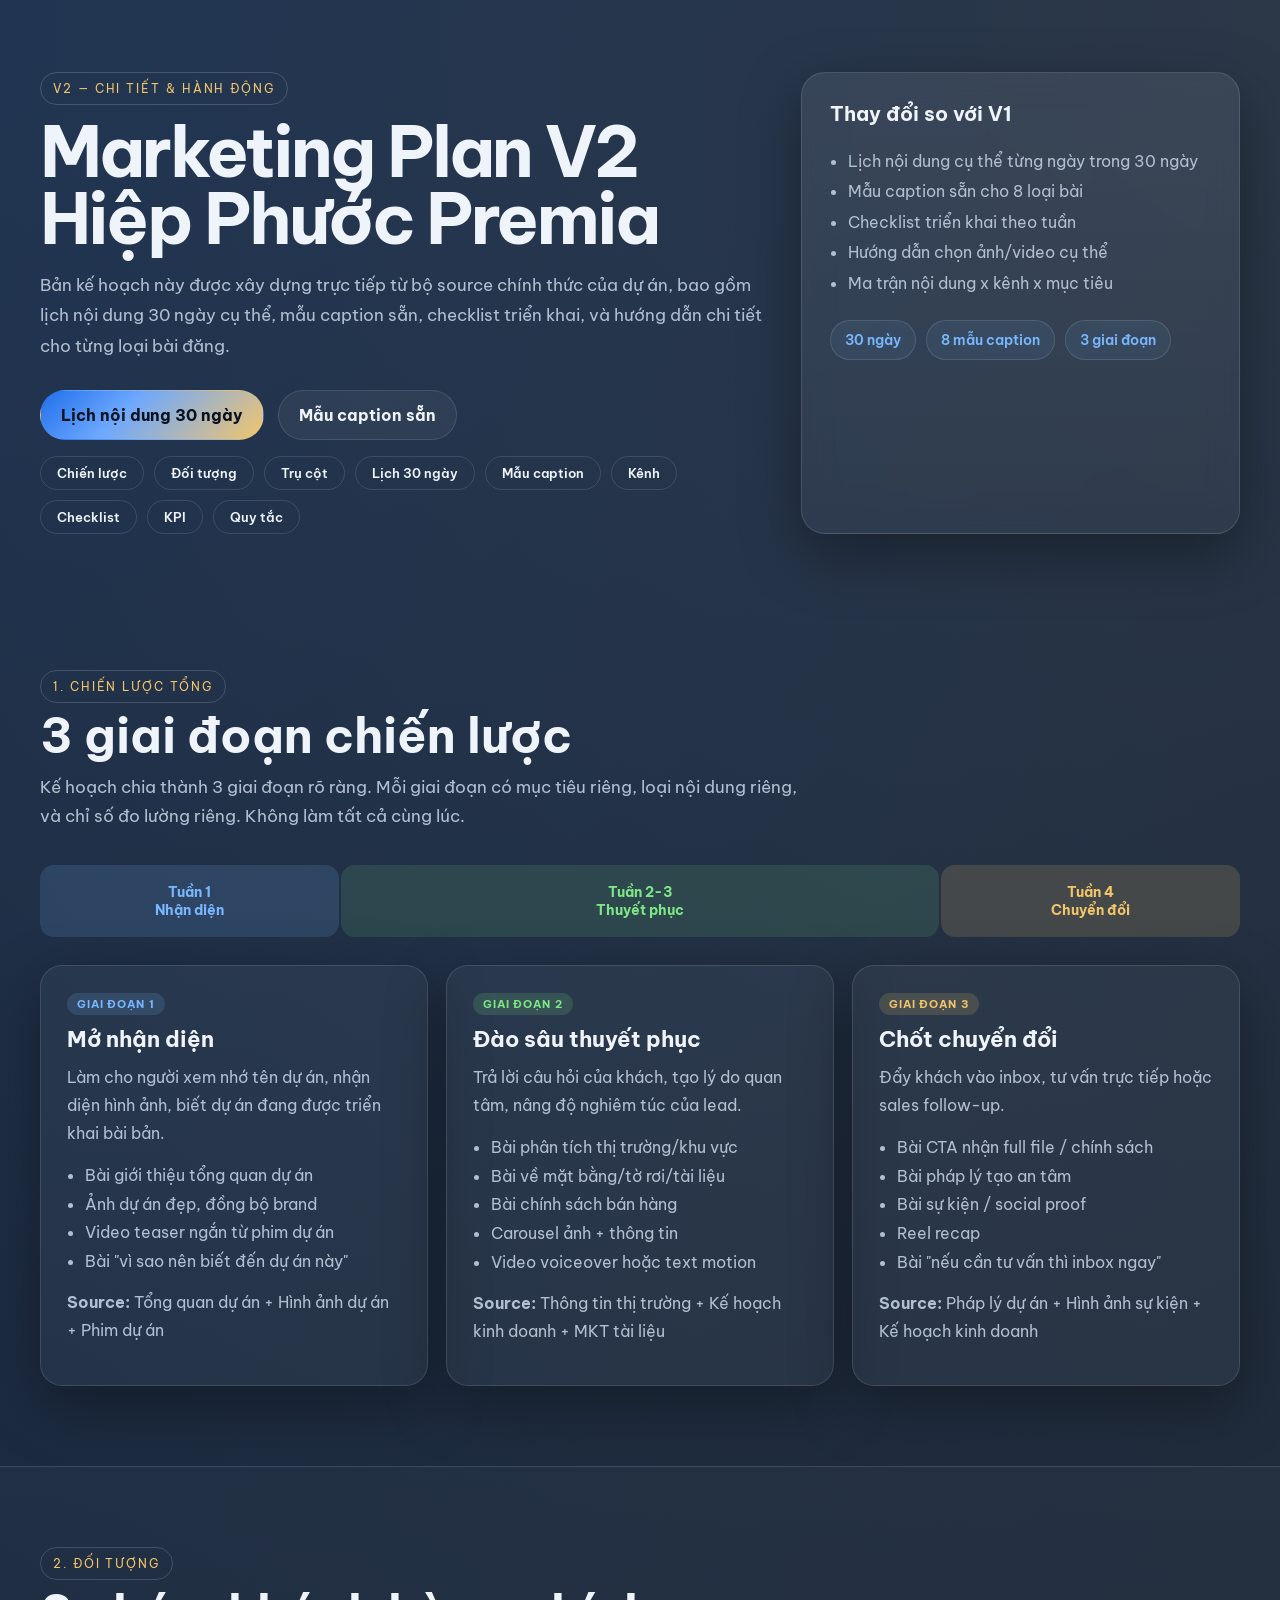
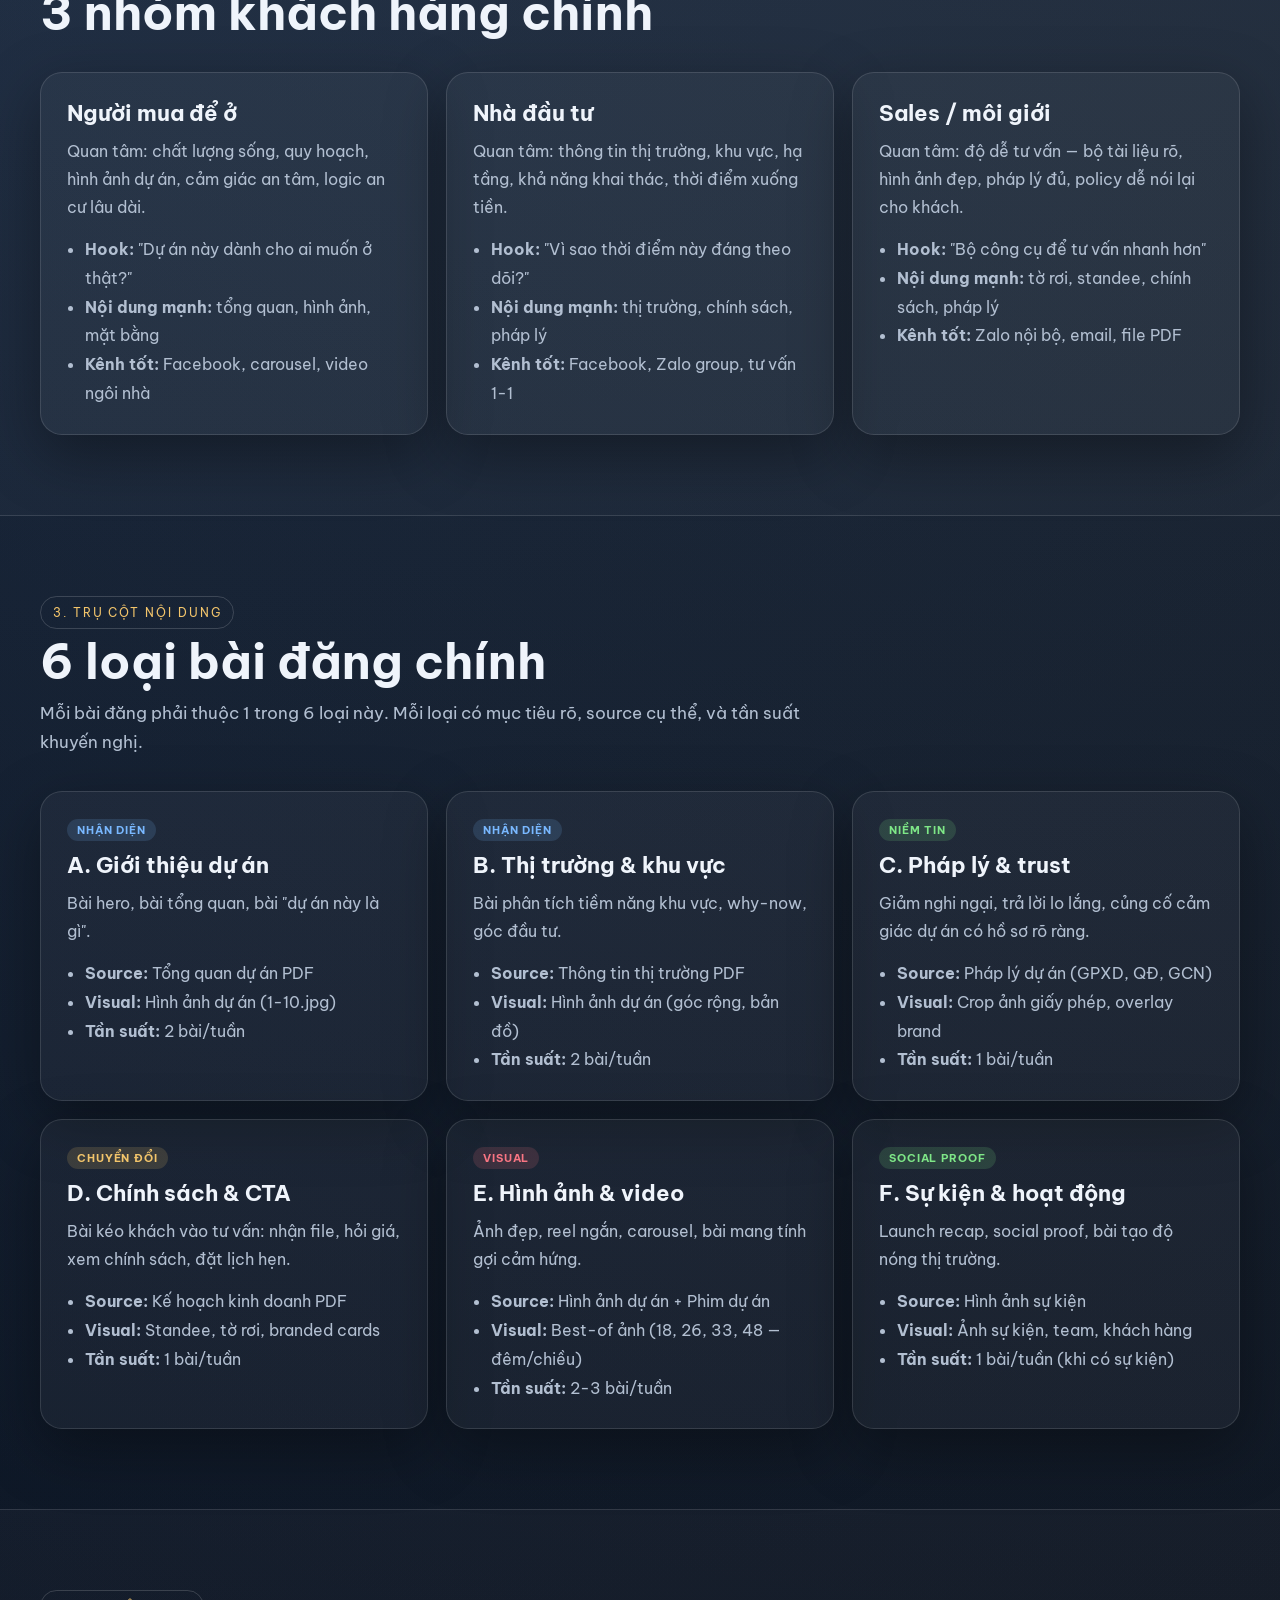
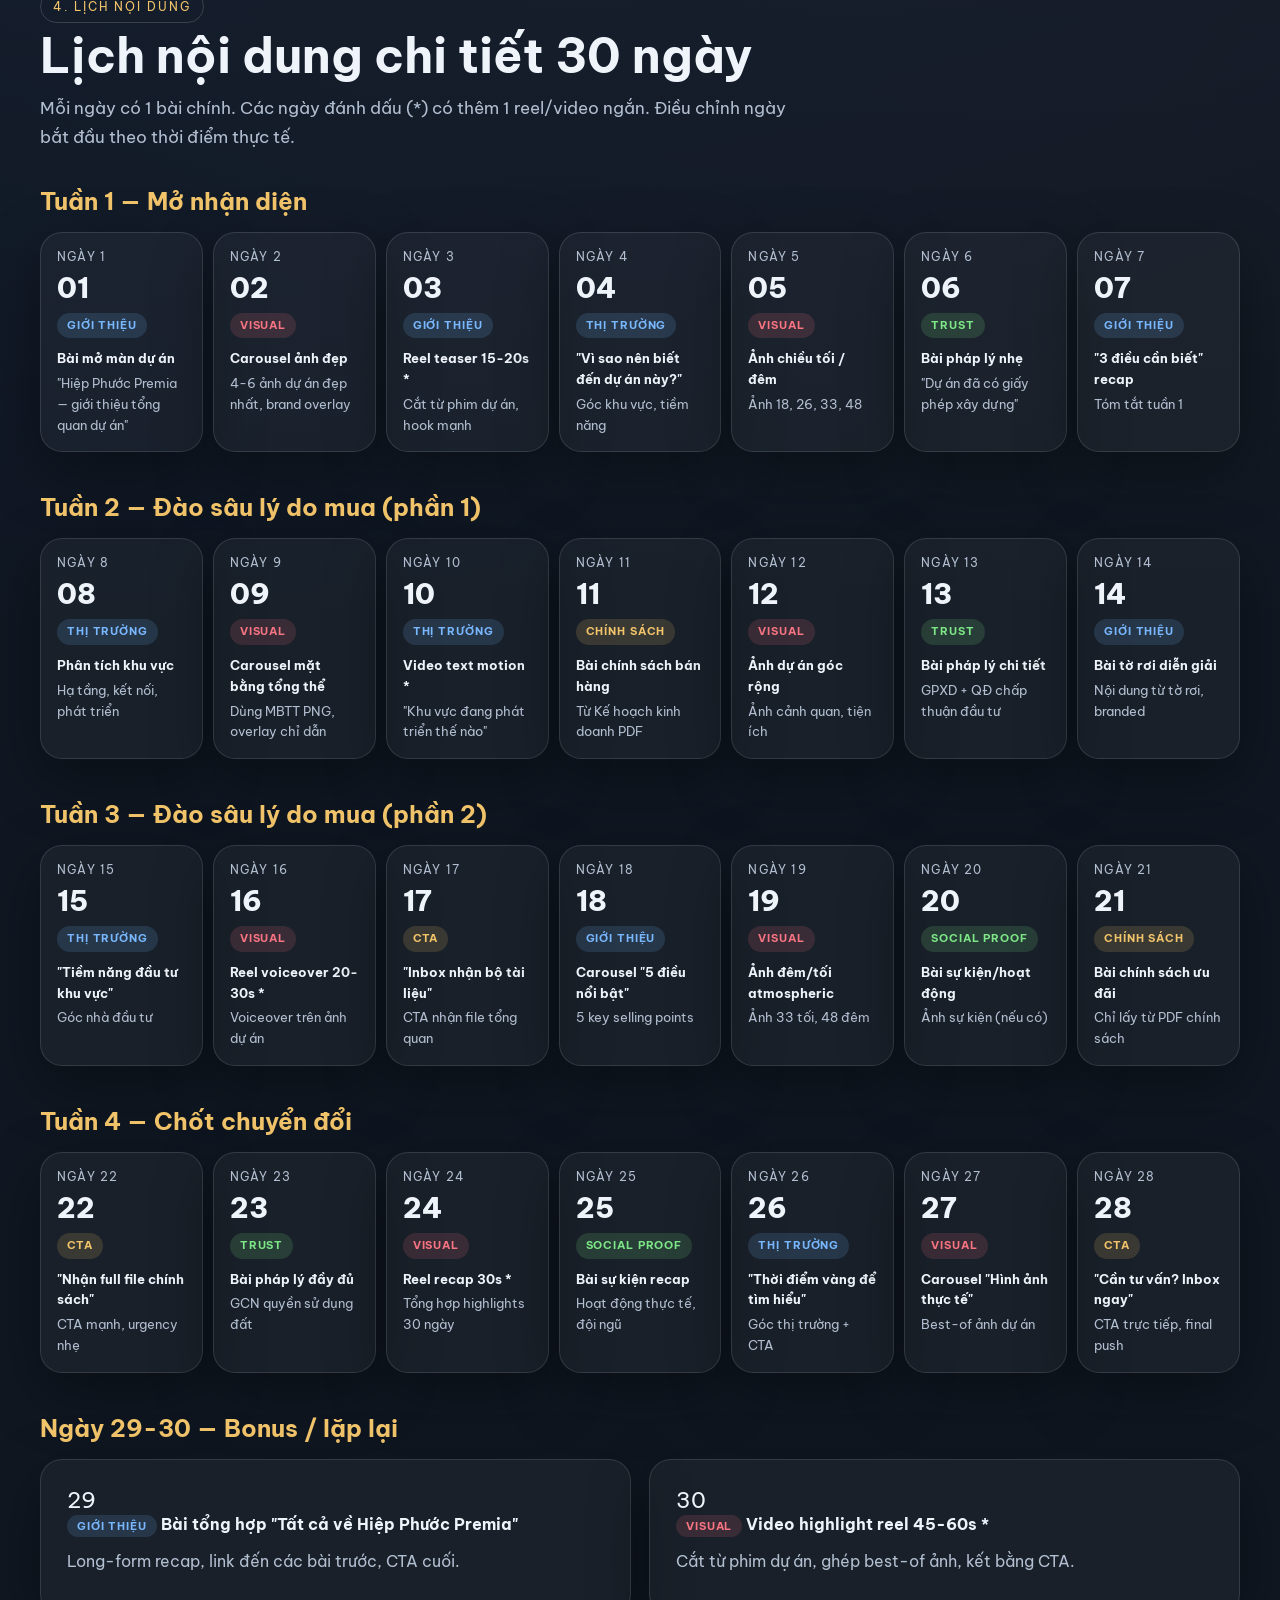
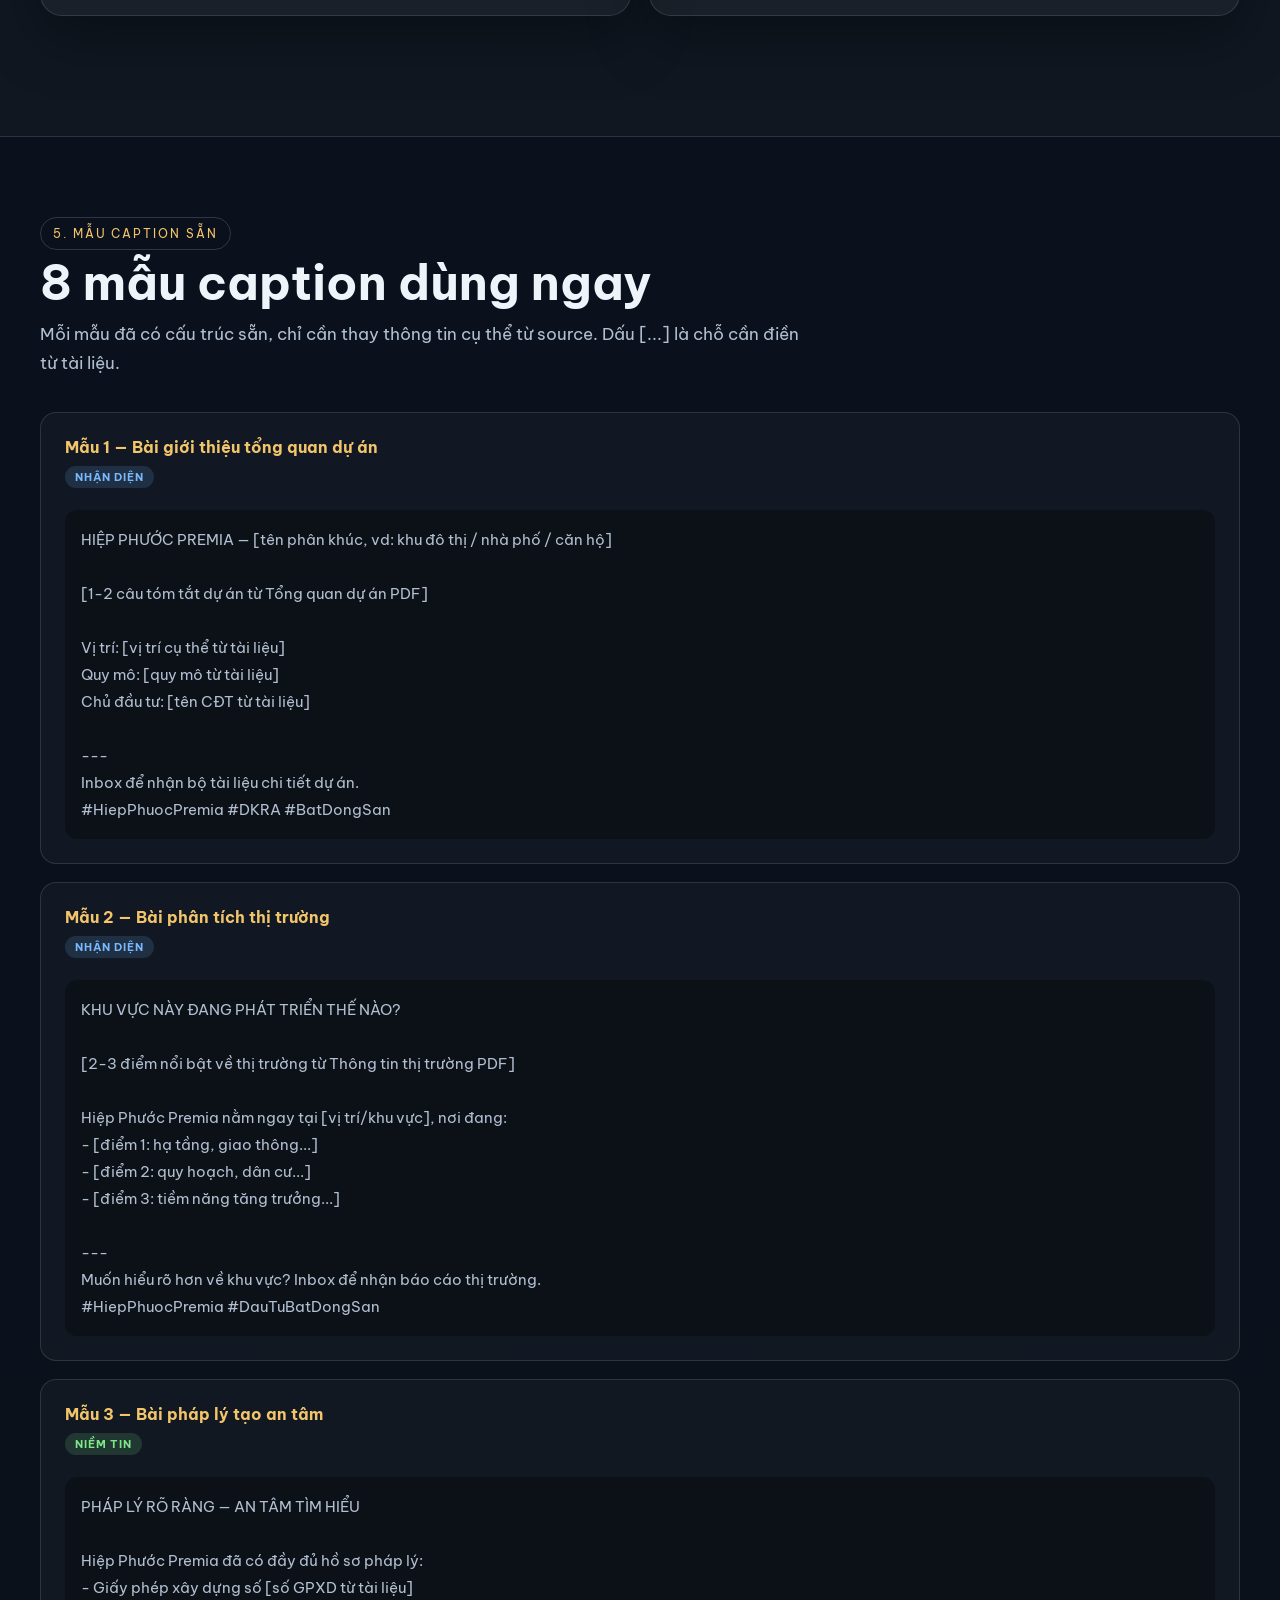
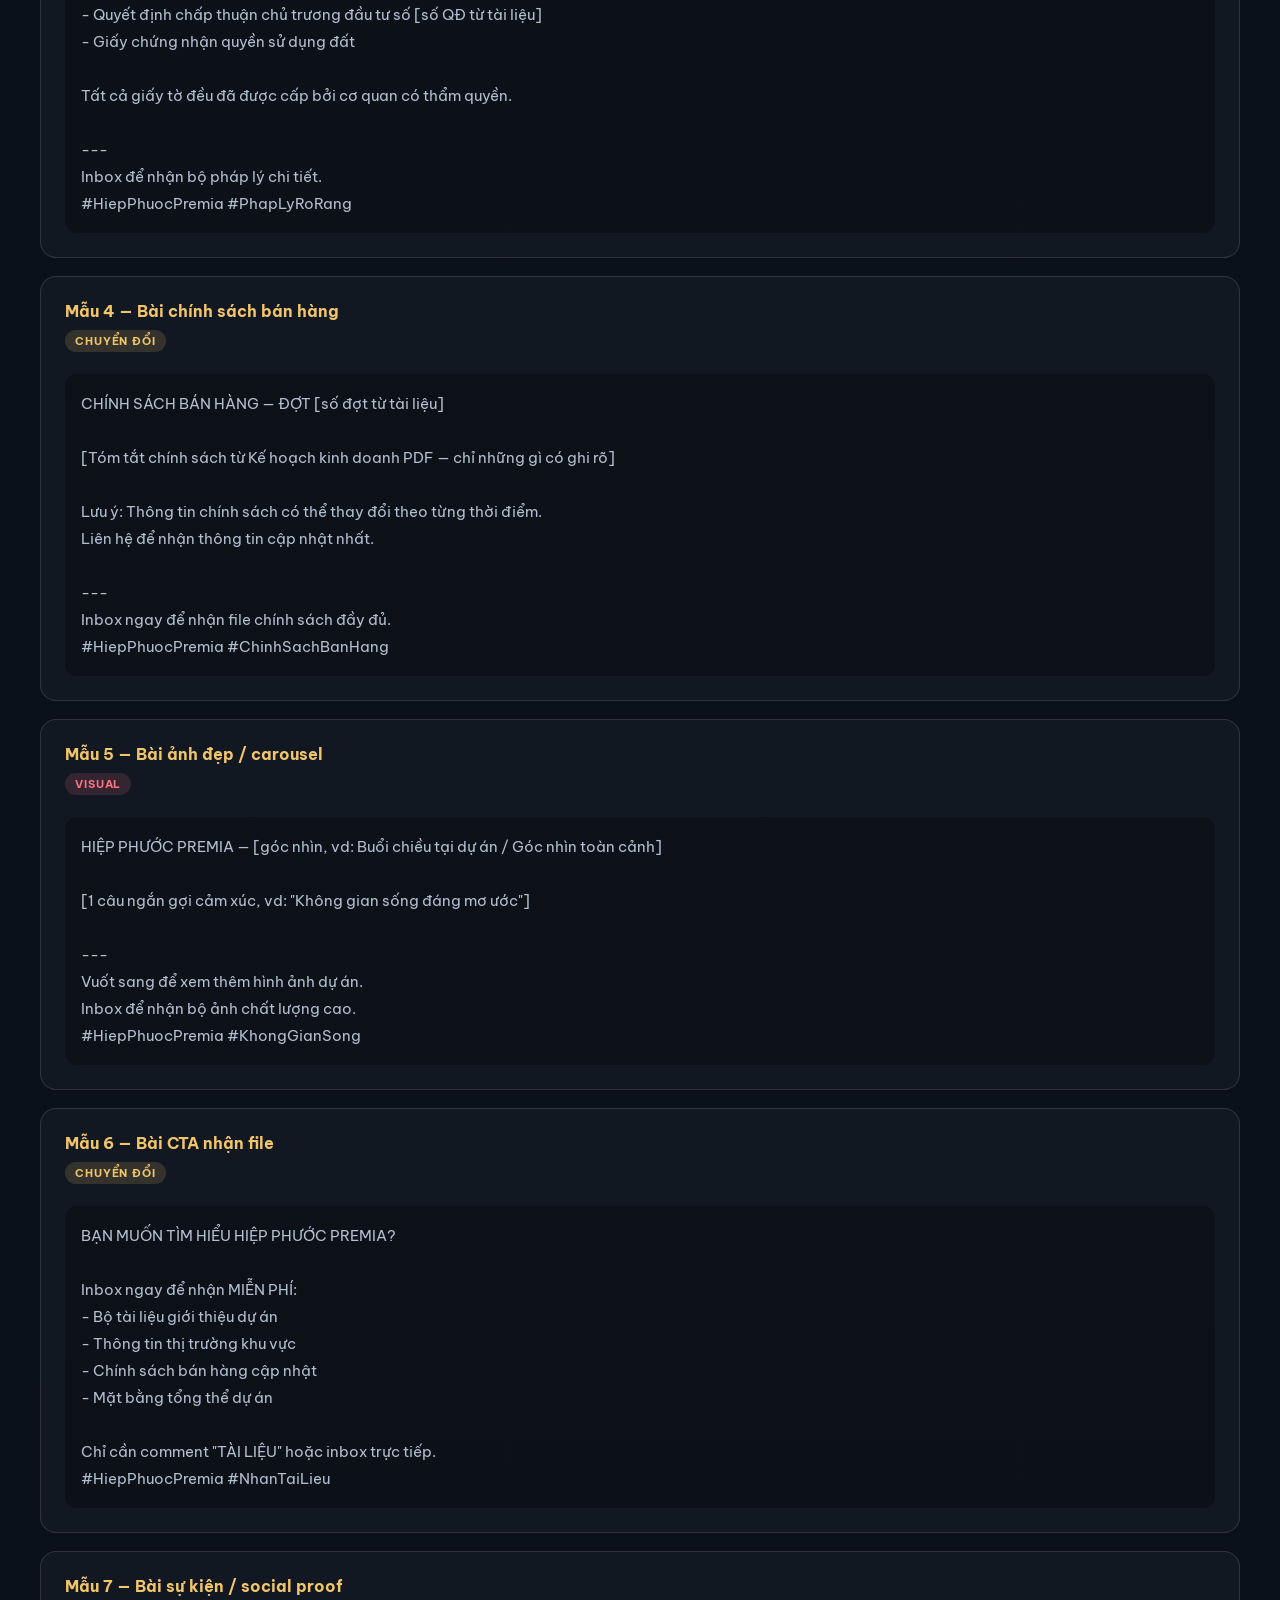
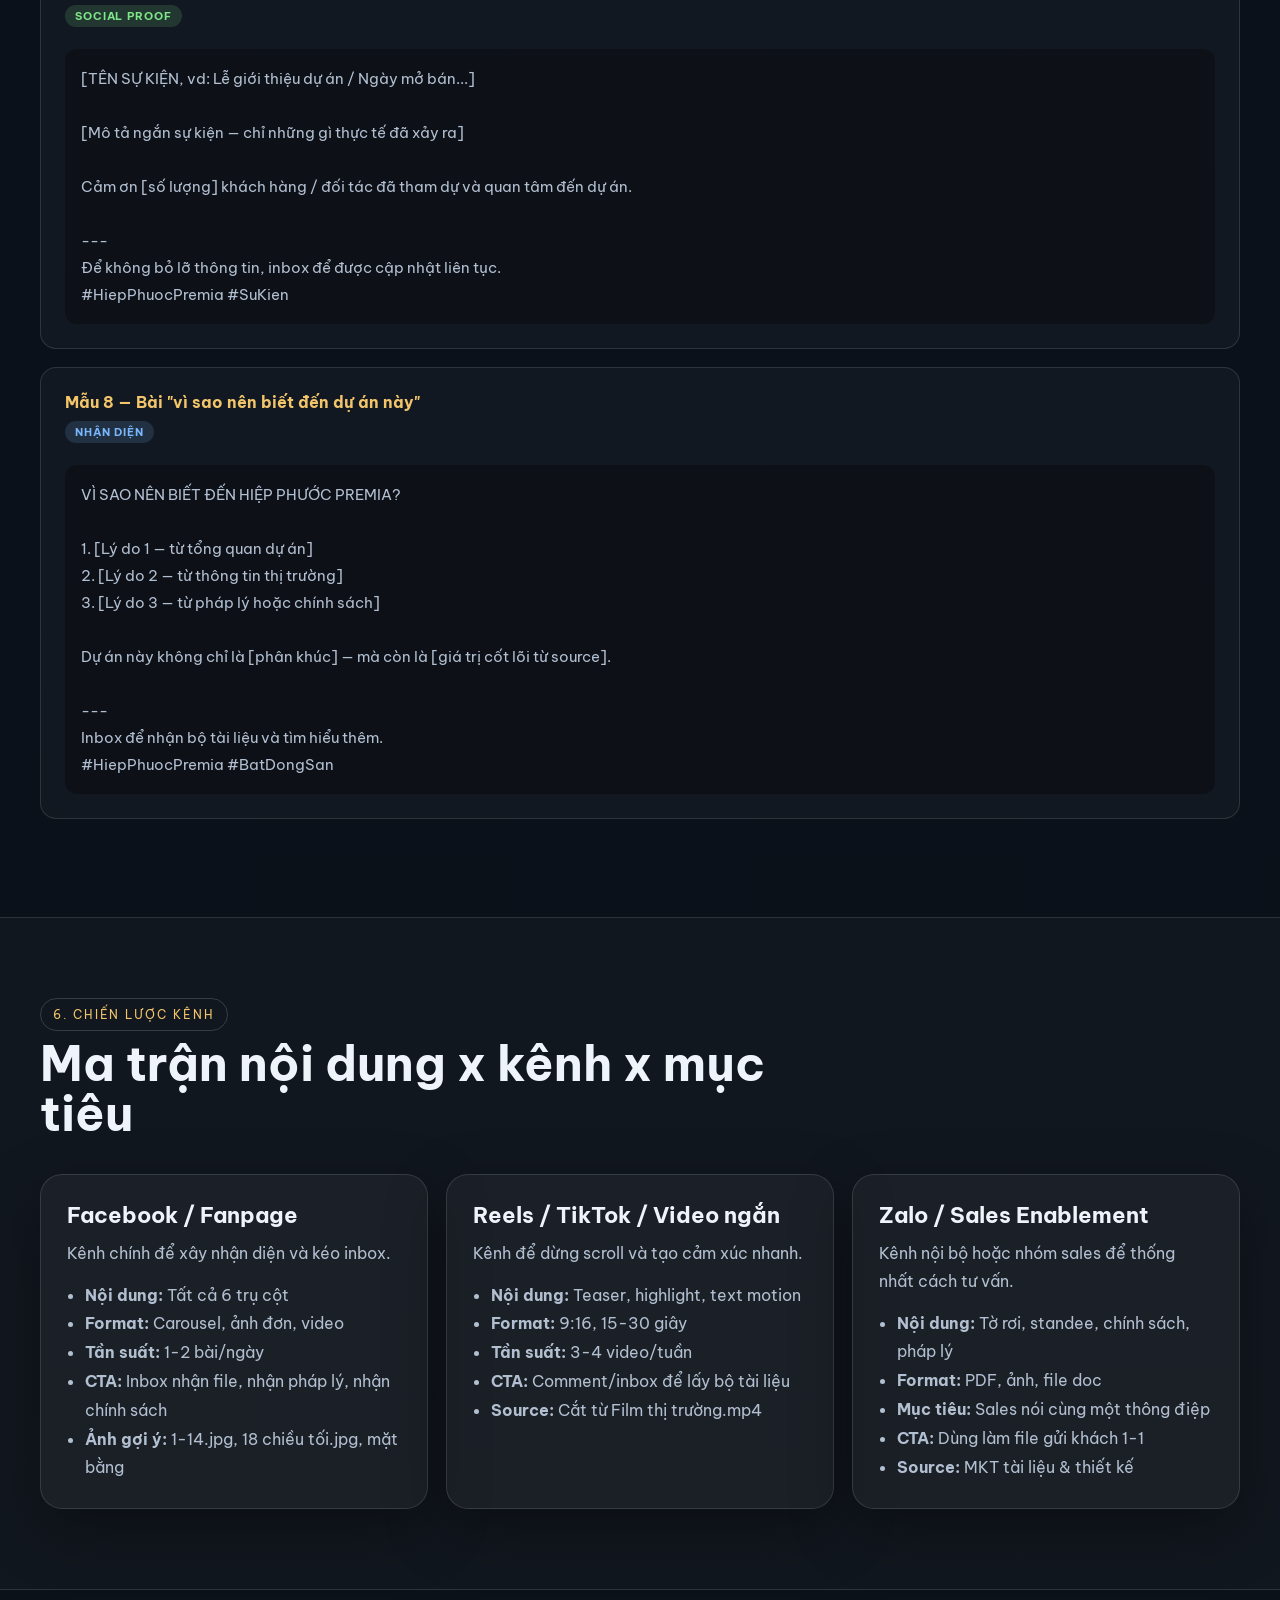
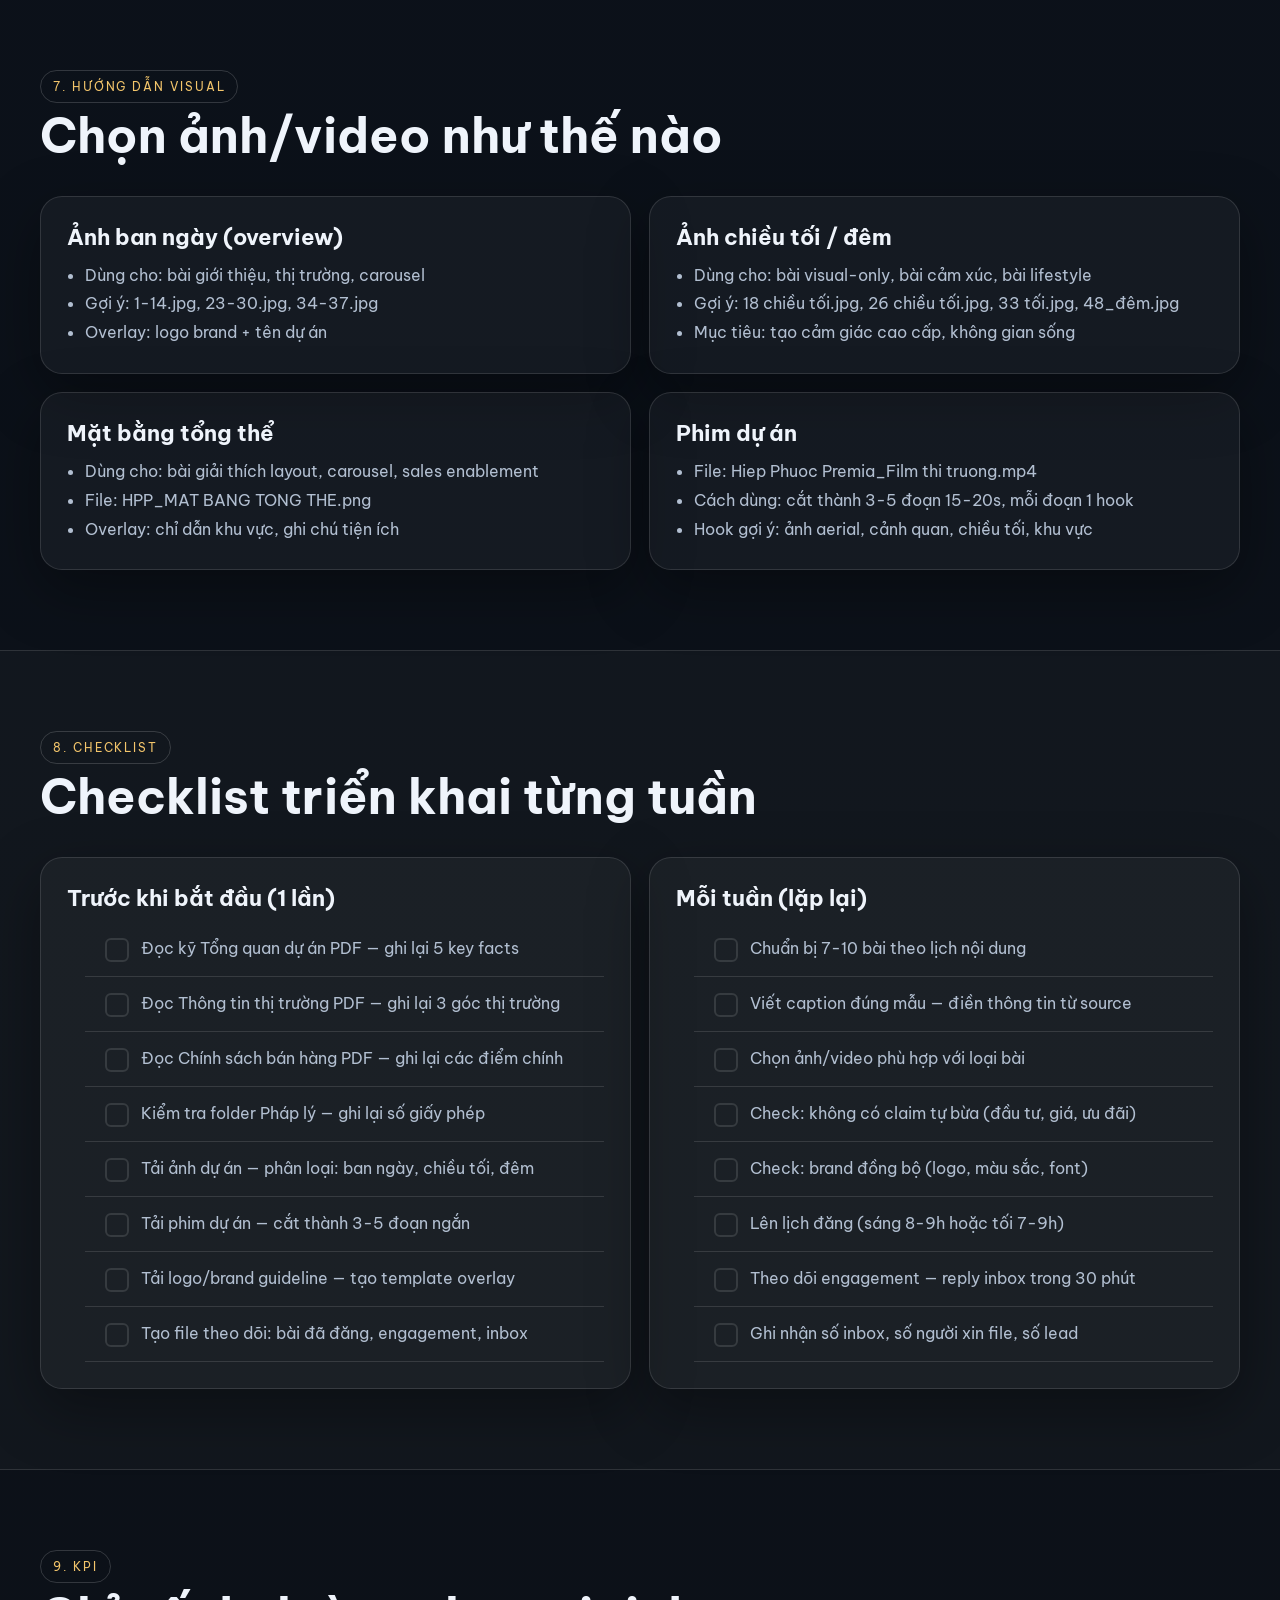
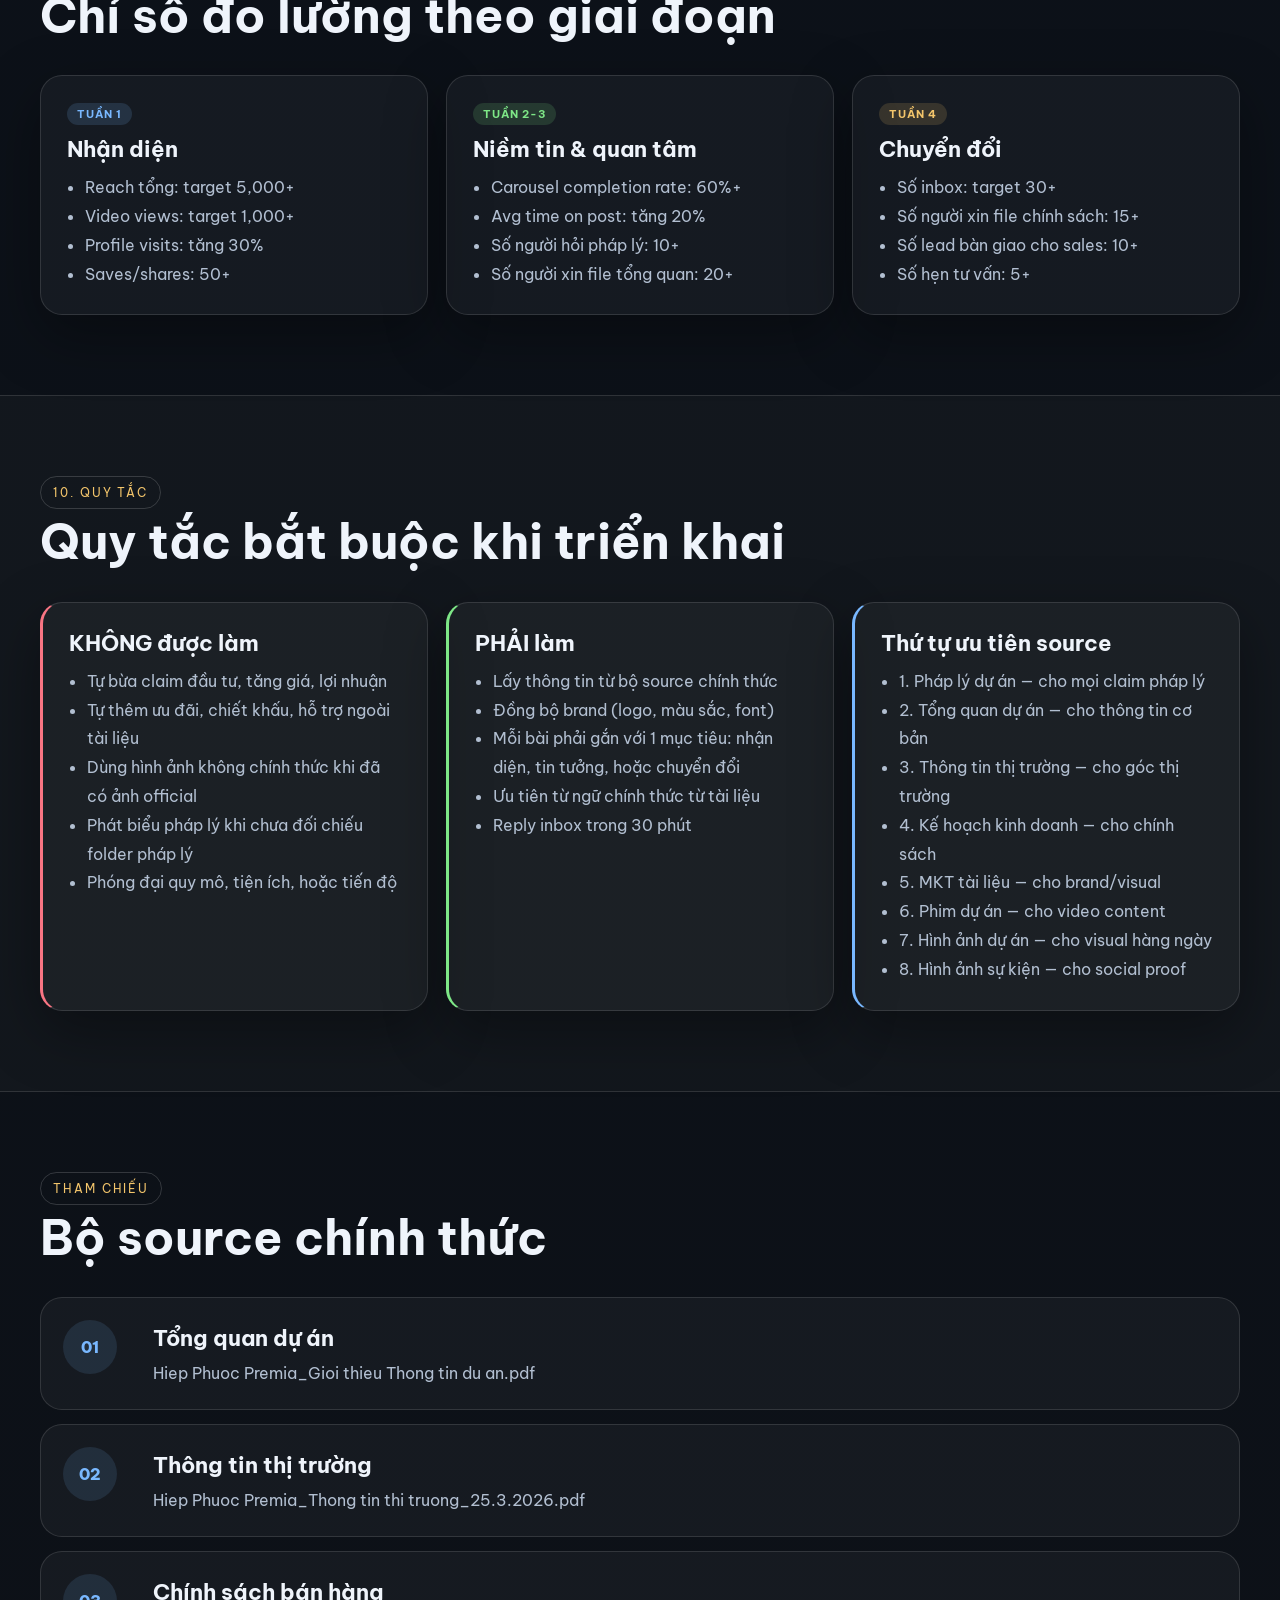
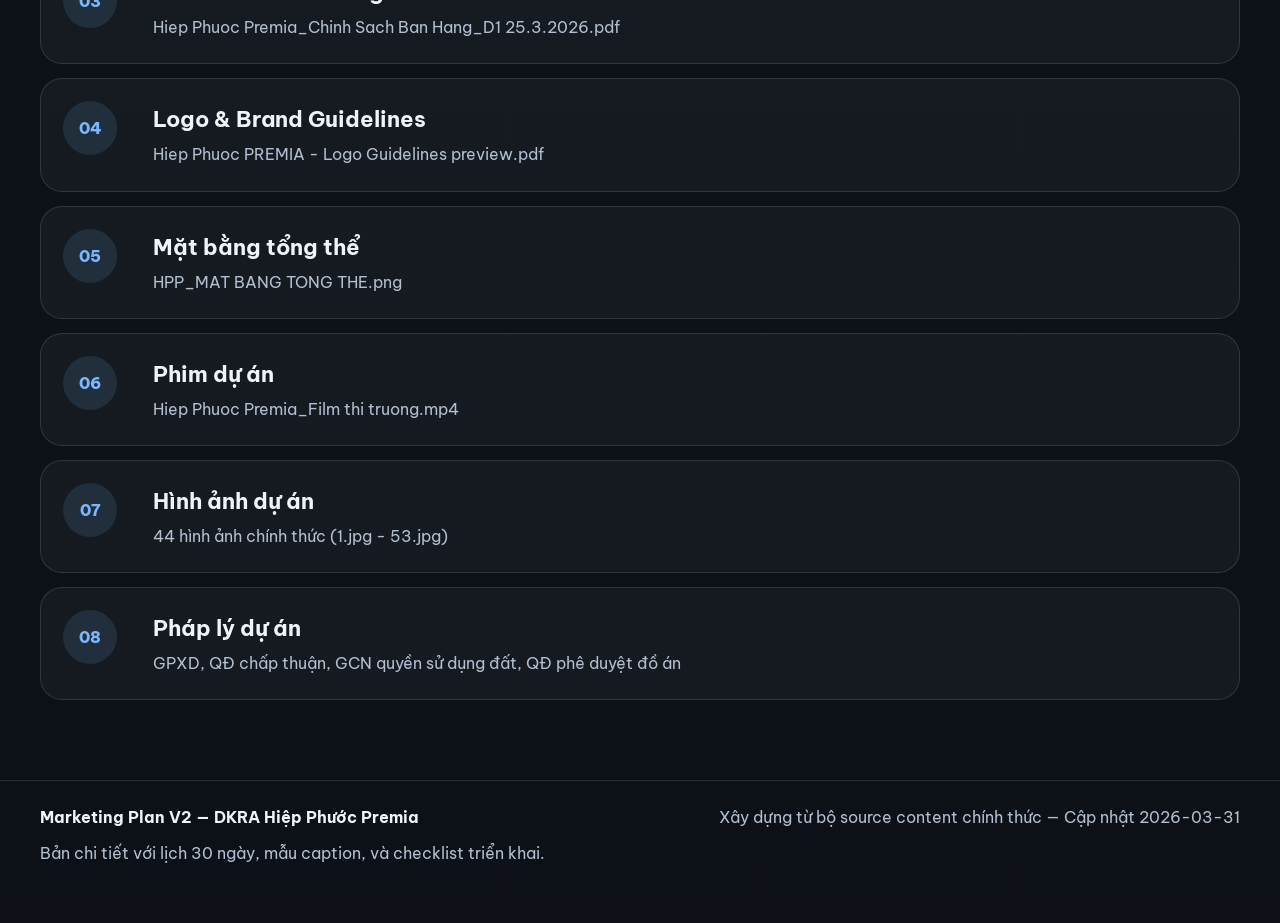
==== commit c9b901cc: "Add V3 AI Automation Marketing Plan" ====
--- a/index.html
+++ b/index.html
@@ -171,43 +171,42 @@
     <header class="hero">
       <div class="container hero-grid">
         <div class="hero-copy">
-          <span class="kicker">V2 — Chi Tiet & Hanh Dong</span>
-          <h1>Marketing Plan V2<br/>Hiep Phuoc Premia</h1>
+          <span class="kicker">V2 — Chi Tiết & Hành Động</span>
+          <h1>Marketing Plan V2<br/>Hiệp Phước Premia</h1>
           <p class="lede">
-            Ban ke hoach nay duoc xay dung truc tiep tu bo source chinh thuc cua du an,
-            bao gom lich noi dung 30 ngay cu the, mau caption san, checklist trien khai,
-            va huong dan chi tiet cho tung loai bai dang.
+            Bản kế hoạch này được xây dựng trực tiếp từ bộ source chính thức của dự án,
+            bao gồm lịch nội dung 30 ngày cụ thể, mẫu caption sẵn, checklist triển khai,
+            và hướng dẫn chi tiết cho từng loại bài đăng.
           </p>
           <div class="hero-actions">
-            <a class="btn btn-primary" href="v3.html" style="background:linear-gradient(135deg,#6ea8fe,#d2a8ff,#f3c56b);">⚡ Xem V3 — AI Automation</a>
-            <a class="btn btn-secondary" href="#calendar">Lich noi dung 30 ngay</a>
-            <a class="btn btn-secondary" href="#templates">Mau caption san</a>
+            <a class="btn btn-primary" href="#calendar">Lịch nội dung 30 ngày</a>
+            <a class="btn btn-secondary" href="#templates">Mẫu caption sẵn</a>
           </div>
           <div class="toc">
-            <a href="#strategy">Chien luoc</a>
-            <a href="#audience">Doi tuong</a>
-            <a href="#pillars">Tru cot</a>
-            <a href="#calendar">Lich 30 ngay</a>
-            <a href="#templates">Mau caption</a>
-            <a href="#channels">Kenh</a>
+            <a href="#strategy">Chiến lược</a>
+            <a href="#audience">Đối tượng</a>
+            <a href="#pillars">Trụ cột</a>
+            <a href="#calendar">Lịch 30 ngày</a>
+            <a href="#templates">Mẫu caption</a>
+            <a href="#channels">Kênh</a>
             <a href="#checklist">Checklist</a>
             <a href="#kpi">KPI</a>
-            <a href="#rules">Quy tac</a>
+            <a href="#rules">Quy tắc</a>
           </div>
         </div>
         <div class="hero-card glass">
-          <h3>Thay doi so voi V1</h3>
+          <h3>Thay đổi so với V1</h3>
           <ul>
-            <li>Lich noi dung cu the tung ngay trong 30 ngay</li>
-            <li>Mau caption san cho 8 loai bai</li>
-            <li>Checklist trien khai theo tuan</li>
-            <li>Huong dan chon anh/video cu the</li>
-            <li>Ma tran noi dung x kenh x muc tieu</li>
+            <li>Lịch nội dung cụ thể từng ngày trong 30 ngày</li>
+            <li>Mẫu caption sẵn cho 8 loại bài</li>
+            <li>Checklist triển khai theo tuần</li>
+            <li>Hướng dẫn chọn ảnh/video cụ thể</li>
+            <li>Ma trận nội dung x kênh x mục tiêu</li>
           </ul>
           <div class="pill-row">
-            <span>30 ngay</span>
-            <span>8 mau caption</span>
-            <span>3 giai doan</span>
+            <span>30 ngày</span>
+            <span>8 mẫu caption</span>
+            <span>3 giai đoạn</span>
           </div>
         </div>
       </div>
@@ -218,58 +217,58 @@
       <section class="section" id="strategy">
         <div class="container">
           <div class="section-head">
-            <span class="eyebrow">1. Chien luoc tong</span>
-            <h2>3 giai doan chien luoc</h2>
+            <span class="eyebrow">1. Chiến lược tổng</span>
+            <h2>3 giai đoạn chiến lược</h2>
             <p>
-              Ke hoach chia thanh 3 giai doan ro rang. Moi giai doan co muc tieu rieng,
-              loai noi dung rieng, va chi so do luong rieng. Khong lam tat ca cung luc.
+              Kế hoạch chia thành 3 giai đoạn rõ ràng. Mỗi giai đoạn có mục tiêu riêng,
+              loại nội dung riêng, và chỉ số đo lường riêng. Không làm tất cả cùng lúc.
             </p>
           </div>
 
           <div class="phase-bar">
-            <div class="phase-seg p1">Tuan 1<br/>Nhan dien</div>
-            <div class="phase-seg p2">Tuan 2-3<br/>Thuyet phuc</div>
-            <div class="phase-seg p3">Tuan 4<br/>Chuyen doi</div>
+            <div class="phase-seg p1">Tuần 1<br/>Nhận diện</div>
+            <div class="phase-seg p2">Tuần 2-3<br/>Thuyết phục</div>
+            <div class="phase-seg p3">Tuần 4<br/>Chuyển đổi</div>
           </div>
 
           <div class="card-grid three">
             <article class="info-card">
-              <span class="tag tag-awareness">Giai doan 1</span>
-              <h3>Mo nhan dien</h3>
-              <p>Lam cho nguoi xem nho ten du an, nhan dien hinh anh, biet du an dang duoc trien khai bai ban.</p>
-              <ul>
-                <li>Bai gioi thieu tong quan du an</li>
-                <li>Anh du an dep, dong bo brand</li>
-                <li>Video teaser ngan tu phim du an</li>
-                <li>Bai "vi sao nen biet den du an nay"</li>
-              </ul>
-              <p style="margin-top:12px"><strong>Source:</strong> Tong quan du an + Hinh anh du an + Phim du an</p>
-            </article>
-            <article class="info-card">
-              <span class="tag tag-trust">Giai doan 2</span>
-              <h3>Dao sau thuyet phuc</h3>
-              <p>Tra loi cau hoi cua khach, tao ly do quan tam, nang do nghiem tuc cua lead.</p>
-              <ul>
-                <li>Bai phan tich thi truong/khu vuc</li>
-                <li>Bai ve mat bang/to roi/tai lieu</li>
-                <li>Bai chinh sach ban hang</li>
-                <li>Carousel anh + thong tin</li>
-                <li>Video voiceover hoac text motion</li>
-              </ul>
-              <p style="margin-top:12px"><strong>Source:</strong> Thong tin thi truong + Ke hoach kinh doanh + MKT tai lieu</p>
-            </article>
-            <article class="info-card">
-              <span class="tag tag-convert">Giai doan 3</span>
-              <h3>Chot chuyen doi</h3>
-              <p>Day khach vao inbox, tu van truc tiep hoac sales follow-up.</p>
-              <ul>
-                <li>Bai CTA nhan full file / chinh sach</li>
-                <li>Bai phap ly tao an tam</li>
-                <li>Bai su kien / social proof</li>
+              <span class="tag tag-awareness">Giai đoạn 1</span>
+              <h3>Mở nhận diện</h3>
+              <p>Làm cho người xem nhớ tên dự án, nhận diện hình ảnh, biết dự án đang được triển khai bài bản.</p>
+              <ul>
+                <li>Bài giới thiệu tổng quan dự án</li>
+                <li>Ảnh dự án đẹp, đồng bộ brand</li>
+                <li>Video teaser ngắn từ phim dự án</li>
+                <li>Bài "vì sao nên biết đến dự án này"</li>
+              </ul>
+              <p style="margin-top:12px"><strong>Source:</strong> Tổng quan dự án + Hình ảnh dự án + Phim dự án</p>
+            </article>
+            <article class="info-card">
+              <span class="tag tag-trust">Giai đoạn 2</span>
+              <h3>Đào sâu thuyết phục</h3>
+              <p>Trả lời câu hỏi của khách, tạo lý do quan tâm, nâng độ nghiêm túc của lead.</p>
+              <ul>
+                <li>Bài phân tích thị trường/khu vực</li>
+                <li>Bài về mặt bằng/tờ rơi/tài liệu</li>
+                <li>Bài chính sách bán hàng</li>
+                <li>Carousel ảnh + thông tin</li>
+                <li>Video voiceover hoặc text motion</li>
+              </ul>
+              <p style="margin-top:12px"><strong>Source:</strong> Thông tin thị trường + Kế hoạch kinh doanh + MKT tài liệu</p>
+            </article>
+            <article class="info-card">
+              <span class="tag tag-convert">Giai đoạn 3</span>
+              <h3>Chốt chuyển đổi</h3>
+              <p>Đẩy khách vào inbox, tư vấn trực tiếp hoặc sales follow-up.</p>
+              <ul>
+                <li>Bài CTA nhận full file / chính sách</li>
+                <li>Bài pháp lý tạo an tâm</li>
+                <li>Bài sự kiện / social proof</li>
                 <li>Reel recap</li>
-                <li>Bai "neu can tu van thi inbox ngay"</li>
-              </ul>
-              <p style="margin-top:12px"><strong>Source:</strong> Phap ly du an + Hinh anh su kien + Ke hoach kinh doanh</p>
+                <li>Bài "nếu cần tư vấn thì inbox ngay"</li>
+              </ul>
+              <p style="margin-top:12px"><strong>Source:</strong> Pháp lý dự án + Hình ảnh sự kiện + Kế hoạch kinh doanh</p>
             </article>
           </div>
         </div>
@@ -279,35 +278,35 @@
       <section class="section alt" id="audience">
         <div class="container">
           <div class="section-head">
-            <span class="eyebrow">2. Doi tuong</span>
-            <h2>3 nhom khach hang chinh</h2>
+            <span class="eyebrow">2. Đối tượng</span>
+            <h2>3 nhóm khách hàng chính</h2>
           </div>
           <div class="card-grid three">
             <article class="info-card">
-              <h3>Nguoi mua de o</h3>
-              <p>Quan tam: chat luong song, quy hoach, hinh anh du an, cam giac an tam, logic an cu lau dai.</p>
-              <ul>
-                <li><strong>Hook:</strong> "Du an nay danh cho ai muon o that?"</li>
-                <li><strong>Noi dung manh:</strong> tong quan, hinh anh, mat bang</li>
-                <li><strong>Kenh tot:</strong> Facebook, carousel, video ngoi nha</li>
-              </ul>
-            </article>
-            <article class="info-card">
-              <h3>Nha dau tu</h3>
-              <p>Quan tam: thong tin thi truong, khu vuc, ha tang, kha nang khai thac, thoi diem xuong tien.</p>
-              <ul>
-                <li><strong>Hook:</strong> "Vi sao thoi diem nay dang theo doi?"</li>
-                <li><strong>Noi dung manh:</strong> thi truong, chinh sach, phap ly</li>
-                <li><strong>Kenh tot:</strong> Facebook, Zalo group, tu van 1-1</li>
-              </ul>
-            </article>
-            <article class="info-card">
-              <h3>Sales / moi gioi</h3>
-              <p>Quan tam: do de tu van — bo tai lieu ro, hinh anh dep, phap ly du, policy de noi lai cho khach.</p>
-              <ul>
-                <li><strong>Hook:</strong> "Bo cong cu de tu van nhanh hon"</li>
-                <li><strong>Noi dung manh:</strong> to roi, standee, chinh sach, phap ly</li>
-                <li><strong>Kenh tot:</strong> Zalo noi bo, email, file PDF</li>
+              <h3>Người mua để ở</h3>
+              <p>Quan tâm: chất lượng sống, quy hoạch, hình ảnh dự án, cảm giác an tâm, logic an cư lâu dài.</p>
+              <ul>
+                <li><strong>Hook:</strong> "Dự án này dành cho ai muốn ở thật?"</li>
+                <li><strong>Nội dung mạnh:</strong> tổng quan, hình ảnh, mặt bằng</li>
+                <li><strong>Kênh tốt:</strong> Facebook, carousel, video ngôi nhà</li>
+              </ul>
+            </article>
+            <article class="info-card">
+              <h3>Nhà đầu tư</h3>
+              <p>Quan tâm: thông tin thị trường, khu vực, hạ tầng, khả năng khai thác, thời điểm xuống tiền.</p>
+              <ul>
+                <li><strong>Hook:</strong> "Vì sao thời điểm này đáng theo dõi?"</li>
+                <li><strong>Nội dung mạnh:</strong> thị trường, chính sách, pháp lý</li>
+                <li><strong>Kênh tốt:</strong> Facebook, Zalo group, tư vấn 1-1</li>
+              </ul>
+            </article>
+            <article class="info-card">
+              <h3>Sales / môi giới</h3>
+              <p>Quan tâm: độ dễ tư vấn — bộ tài liệu rõ, hình ảnh đẹp, pháp lý đủ, policy dễ nói lại cho khách.</p>
+              <ul>
+                <li><strong>Hook:</strong> "Bộ công cụ để tư vấn nhanh hơn"</li>
+                <li><strong>Nội dung mạnh:</strong> tờ rơi, standee, chính sách, pháp lý</li>
+                <li><strong>Kênh tốt:</strong> Zalo nội bộ, email, file PDF</li>
               </ul>
             </article>
           </div>
@@ -318,69 +317,69 @@
       <section class="section" id="pillars">
         <div class="container">
           <div class="section-head">
-            <span class="eyebrow">3. Tru cot noi dung</span>
-            <h2>6 loai bai dang chinh</h2>
-            <p>Moi bai dang phai thuoc 1 trong 6 loai nay. Moi loai co muc tieu ro, source cu the, va tan suat khuyen nghi.</p>
+            <span class="eyebrow">3. Trụ cột nội dung</span>
+            <h2>6 loại bài đăng chính</h2>
+            <p>Mỗi bài đăng phải thuộc 1 trong 6 loại này. Mỗi loại có mục tiêu rõ, source cụ thể, và tần suất khuyến nghị.</p>
           </div>
           <div class="card-grid three">
             <article class="info-card">
-              <span class="tag tag-awareness">Nhan dien</span>
-              <h3>A. Gioi thieu du an</h3>
-              <p>Bai hero, bai tong quan, bai "du an nay la gi".</p>
-              <ul>
-                <li><strong>Source:</strong> Tong quan du an PDF</li>
-                <li><strong>Visual:</strong> Hinh anh du an (1-10.jpg)</li>
-                <li><strong>Tan suat:</strong> 2 bai/tuan</li>
-              </ul>
-            </article>
-            <article class="info-card">
-              <span class="tag tag-awareness">Nhan dien</span>
-              <h3>B. Thi truong & khu vuc</h3>
-              <p>Bai phan tich tiem nang khu vuc, why-now, goc dau tu.</p>
-              <ul>
-                <li><strong>Source:</strong> Thong tin thi truong PDF</li>
-                <li><strong>Visual:</strong> Hinh anh du an (goc rong, ban do)</li>
-                <li><strong>Tan suat:</strong> 2 bai/tuan</li>
-              </ul>
-            </article>
-            <article class="info-card">
-              <span class="tag tag-trust">Niem tin</span>
-              <h3>C. Phap ly & trust</h3>
-              <p>Giam nghi ngai, tra loi lo lang, cung co cam giac du an co ho so ro rang.</p>
-              <ul>
-                <li><strong>Source:</strong> Phap ly du an (GPXD, QD, GCN)</li>
-                <li><strong>Visual:</strong> Crop anh giay phep, overlay brand</li>
-                <li><strong>Tan suat:</strong> 1 bai/tuan</li>
-              </ul>
-            </article>
-            <article class="info-card">
-              <span class="tag tag-convert">Chuyen doi</span>
-              <h3>D. Chinh sach & CTA</h3>
-              <p>Bai keo khach vao tu van: nhan file, hoi gia, xem chinh sach, dat lich hen.</p>
-              <ul>
-                <li><strong>Source:</strong> Ke hoach kinh doanh PDF</li>
-                <li><strong>Visual:</strong> Standee, to roi, branded cards</li>
-                <li><strong>Tan suat:</strong> 1 bai/tuan</li>
+              <span class="tag tag-awareness">Nhận diện</span>
+              <h3>A. Giới thiệu dự án</h3>
+              <p>Bài hero, bài tổng quan, bài "dự án này là gì".</p>
+              <ul>
+                <li><strong>Source:</strong> Tổng quan dự án PDF</li>
+                <li><strong>Visual:</strong> Hình ảnh dự án (1-10.jpg)</li>
+                <li><strong>Tần suất:</strong> 2 bài/tuần</li>
+              </ul>
+            </article>
+            <article class="info-card">
+              <span class="tag tag-awareness">Nhận diện</span>
+              <h3>B. Thị trường & khu vực</h3>
+              <p>Bài phân tích tiềm năng khu vực, why-now, góc đầu tư.</p>
+              <ul>
+                <li><strong>Source:</strong> Thông tin thị trường PDF</li>
+                <li><strong>Visual:</strong> Hình ảnh dự án (góc rộng, bản đồ)</li>
+                <li><strong>Tần suất:</strong> 2 bài/tuần</li>
+              </ul>
+            </article>
+            <article class="info-card">
+              <span class="tag tag-trust">Niềm tin</span>
+              <h3>C. Pháp lý & trust</h3>
+              <p>Giảm nghi ngại, trả lời lo lắng, củng cố cảm giác dự án có hồ sơ rõ ràng.</p>
+              <ul>
+                <li><strong>Source:</strong> Pháp lý dự án (GPXD, QĐ, GCN)</li>
+                <li><strong>Visual:</strong> Crop ảnh giấy phép, overlay brand</li>
+                <li><strong>Tần suất:</strong> 1 bài/tuần</li>
+              </ul>
+            </article>
+            <article class="info-card">
+              <span class="tag tag-convert">Chuyển đổi</span>
+              <h3>D. Chính sách & CTA</h3>
+              <p>Bài kéo khách vào tư vấn: nhận file, hỏi giá, xem chính sách, đặt lịch hẹn.</p>
+              <ul>
+                <li><strong>Source:</strong> Kế hoạch kinh doanh PDF</li>
+                <li><strong>Visual:</strong> Standee, tờ rơi, branded cards</li>
+                <li><strong>Tần suất:</strong> 1 bài/tuần</li>
               </ul>
             </article>
             <article class="info-card">
               <span class="tag tag-visual">Visual</span>
-              <h3>E. Hinh anh & video</h3>
-              <p>Anh dep, reel ngan, carousel, bai mang tinh goi cam hung.</p>
-              <ul>
-                <li><strong>Source:</strong> Hinh anh du an + Phim du an</li>
-                <li><strong>Visual:</strong> Best-of anh (18, 26, 33, 48 — dem/chieu)</li>
-                <li><strong>Tan suat:</strong> 2-3 bai/tuan</li>
+              <h3>E. Hình ảnh & video</h3>
+              <p>Ảnh đẹp, reel ngắn, carousel, bài mang tính gợi cảm hứng.</p>
+              <ul>
+                <li><strong>Source:</strong> Hình ảnh dự án + Phim dự án</li>
+                <li><strong>Visual:</strong> Best-of ảnh (18, 26, 33, 48 — đêm/chiều)</li>
+                <li><strong>Tần suất:</strong> 2-3 bài/tuần</li>
               </ul>
             </article>
             <article class="info-card">
               <span class="tag tag-trust">Social proof</span>
-              <h3>F. Su kien & hoat dong</h3>
-              <p>Launch recap, social proof, bai tao do nong thi truong.</p>
-              <ul>
-                <li><strong>Source:</strong> Hinh anh su kien</li>
-                <li><strong>Visual:</strong> Anh su kien, team, khach hang</li>
-                <li><strong>Tan suat:</strong> 1 bai/tuan (khi co su kien)</li>
+              <h3>F. Sự kiện & hoạt động</h3>
+              <p>Launch recap, social proof, bài tạo độ nóng thị trường.</p>
+              <ul>
+                <li><strong>Source:</strong> Hình ảnh sự kiện</li>
+                <li><strong>Visual:</strong> Ảnh sự kiện, team, khách hàng</li>
+                <li><strong>Tần suất:</strong> 1 bài/tuần (khi có sự kiện)</li>
               </ul>
             </article>
           </div>
@@ -391,76 +390,76 @@
       <section class="section alt" id="calendar">
         <div class="container">
           <div class="section-head">
-            <span class="eyebrow">4. Lich noi dung</span>
-            <h2>Lich noi dung chi tiet 30 ngay</h2>
-            <p>Moi ngay co 1 bai chinh. Cac ngay danh dau (*) co them 1 reel/video ngan. Dieu chinh ngay bat dau theo thoi diem thuc te.</p>
+            <span class="eyebrow">4. Lịch nội dung</span>
+            <h2>Lịch nội dung chi tiết 30 ngày</h2>
+            <p>Mỗi ngày có 1 bài chính. Các ngày đánh dấu (*) có thêm 1 reel/video ngắn. Điều chỉnh ngày bắt đầu theo thời điểm thực tế.</p>
           </div>
 
           <!-- WEEK 1 -->
           <div class="week-block">
-            <h3>Tuan 1 — Mo nhan dien</h3>
+            <h3>Tuần 1 — Mở nhận diện</h3>
             <div class="day-grid">
               <div class="day-card">
-                <div class="day-label">Ngay 1</div>
+                <div class="day-label">Ngày 1</div>
                 <div class="day-num">01</div>
                 <div class="day-content">
-                  <span class="tag tag-awareness">Gioi thieu</span>
-                  <strong>Bai mo man du an</strong>
-                  "Hiep Phuoc Premia — gioi thieu tong quan du an"
-                </div>
-              </div>
-              <div class="day-card">
-                <div class="day-label">Ngay 2</div>
+                  <span class="tag tag-awareness">Giới thiệu</span>
+                  <strong>Bài mở màn dự án</strong>
+                  "Hiệp Phước Premia — giới thiệu tổng quan dự án"
+                </div>
+              </div>
+              <div class="day-card">
+                <div class="day-label">Ngày 2</div>
                 <div class="day-num">02</div>
                 <div class="day-content">
                   <span class="tag tag-visual">Visual</span>
-                  <strong>Carousel anh dep</strong>
-                  4-6 anh du an dep nhat, brand overlay
-                </div>
-              </div>
-              <div class="day-card">
-                <div class="day-label">Ngay 3</div>
+                  <strong>Carousel ảnh đẹp</strong>
+                  4-6 ảnh dự án đẹp nhất, brand overlay
+                </div>
+              </div>
+              <div class="day-card">
+                <div class="day-label">Ngày 3</div>
                 <div class="day-num">03</div>
                 <div class="day-content">
-                  <span class="tag tag-awareness">Gioi thieu</span>
+                  <span class="tag tag-awareness">Giới thiệu</span>
                   <strong>Reel teaser 15-20s *</strong>
-                  Cat tu phim du an, hook manh
-                </div>
-              </div>
-              <div class="day-card">
-                <div class="day-label">Ngay 4</div>
+                  Cắt từ phim dự án, hook mạnh
+                </div>
+              </div>
+              <div class="day-card">
+                <div class="day-label">Ngày 4</div>
                 <div class="day-num">04</div>
                 <div class="day-content">
-                  <span class="tag tag-awareness">Thi truong</span>
-                  <strong>"Vi sao nen biet den du an nay?"</strong>
-                  Goc khu vuc, tiem nang
-                </div>
-              </div>
-              <div class="day-card">
-                <div class="day-label">Ngay 5</div>
+                  <span class="tag tag-awareness">Thị trường</span>
+                  <strong>"Vì sao nên biết đến dự án này?"</strong>
+                  Góc khu vực, tiềm năng
+                </div>
+              </div>
+              <div class="day-card">
+                <div class="day-label">Ngày 5</div>
                 <div class="day-num">05</div>
                 <div class="day-content">
                   <span class="tag tag-visual">Visual</span>
-                  <strong>Anh chieu toi / dem</strong>
-                  Anh 18, 26, 33, 48
-                </div>
-              </div>
-              <div class="day-card">
-                <div class="day-label">Ngay 6</div>
+                  <strong>Ảnh chiều tối / đêm</strong>
+                  Ảnh 18, 26, 33, 48
+                </div>
+              </div>
+              <div class="day-card">
+                <div class="day-label">Ngày 6</div>
                 <div class="day-num">06</div>
                 <div class="day-content">
                   <span class="tag tag-trust">Trust</span>
-                  <strong>Bai phap ly nhe</strong>
-                  "Du an da co giay phep xay dung"
-                </div>
-              </div>
-              <div class="day-card">
-                <div class="day-label">Ngay 7</div>
+                  <strong>Bài pháp lý nhẹ</strong>
+                  "Dự án đã có giấy phép xây dựng"
+                </div>
+              </div>
+              <div class="day-card">
+                <div class="day-label">Ngày 7</div>
                 <div class="day-num">07</div>
                 <div class="day-content">
-                  <span class="tag tag-awareness">Gioi thieu</span>
-                  <strong>"3 dieu can biet" recap</strong>
-                  Tom tat tuan 1
+                  <span class="tag tag-awareness">Giới thiệu</span>
+                  <strong>"3 điều cần biết" recap</strong>
+                  Tóm tắt tuần 1
                 </div>
               </div>
             </div>
@@ -468,69 +467,69 @@
 
           <!-- WEEK 2 -->
           <div class="week-block">
-            <h3>Tuan 2 — Dao sau ly do mua (phan 1)</h3>
+            <h3>Tuần 2 — Đào sâu lý do mua (phần 1)</h3>
             <div class="day-grid">
               <div class="day-card">
-                <div class="day-label">Ngay 8</div>
+                <div class="day-label">Ngày 8</div>
                 <div class="day-num">08</div>
                 <div class="day-content">
-                  <span class="tag tag-awareness">Thi truong</span>
-                  <strong>Phan tich khu vuc</strong>
-                  Ha tang, ket noi, phat trien
-                </div>
-              </div>
-              <div class="day-card">
-                <div class="day-label">Ngay 9</div>
+                  <span class="tag tag-awareness">Thị trường</span>
+                  <strong>Phân tích khu vực</strong>
+                  Hạ tầng, kết nối, phát triển
+                </div>
+              </div>
+              <div class="day-card">
+                <div class="day-label">Ngày 9</div>
                 <div class="day-num">09</div>
                 <div class="day-content">
                   <span class="tag tag-visual">Visual</span>
-                  <strong>Carousel mat bang tong the</strong>
-                  Dung MBTT PNG, overlay chi dan
-                </div>
-              </div>
-              <div class="day-card">
-                <div class="day-label">Ngay 10</div>
+                  <strong>Carousel mặt bằng tổng thể</strong>
+                  Dùng MBTT PNG, overlay chỉ dẫn
+                </div>
+              </div>
+              <div class="day-card">
+                <div class="day-label">Ngày 10</div>
                 <div class="day-num">10</div>
                 <div class="day-content">
-                  <span class="tag tag-awareness">Thi truong</span>
+                  <span class="tag tag-awareness">Thị trường</span>
                   <strong>Video text motion *</strong>
-                  "Khu vuc dang phat trien the nao"
-                </div>
-              </div>
-              <div class="day-card">
-                <div class="day-label">Ngay 11</div>
+                  "Khu vực đang phát triển thế nào"
+                </div>
+              </div>
+              <div class="day-card">
+                <div class="day-label">Ngày 11</div>
                 <div class="day-num">11</div>
                 <div class="day-content">
-                  <span class="tag tag-convert">Chinh sach</span>
-                  <strong>Bai chinh sach ban hang</strong>
-                  Tu Ke hoach kinh doanh PDF
-                </div>
-              </div>
-              <div class="day-card">
-                <div class="day-label">Ngay 12</div>
+                  <span class="tag tag-convert">Chính sách</span>
+                  <strong>Bài chính sách bán hàng</strong>
+                  Từ Kế hoạch kinh doanh PDF
+                </div>
+              </div>
+              <div class="day-card">
+                <div class="day-label">Ngày 12</div>
                 <div class="day-num">12</div>
                 <div class="day-content">
                   <span class="tag tag-visual">Visual</span>
-                  <strong>Anh du an goc rong</strong>
-                  Anh canh quan, tien ich
-                </div>
-              </div>
-              <div class="day-card">
-                <div class="day-label">Ngay 13</div>
+                  <strong>Ảnh dự án góc rộng</strong>
+                  Ảnh cảnh quan, tiện ích
+                </div>
+              </div>
+              <div class="day-card">
+                <div class="day-label">Ngày 13</div>
                 <div class="day-num">13</div>
                 <div class="day-content">
                   <span class="tag tag-trust">Trust</span>
-                  <strong>Bai phap ly chi tiet</strong>
-                  GPXD + QD chap thuan dau tu
-                </div>
-              </div>
-              <div class="day-card">
-                <div class="day-label">Ngay 14</div>
+                  <strong>Bài pháp lý chi tiết</strong>
+                  GPXD + QĐ chấp thuận đầu tư
+                </div>
+              </div>
+              <div class="day-card">
+                <div class="day-label">Ngày 14</div>
                 <div class="day-num">14</div>
                 <div class="day-content">
-                  <span class="tag tag-awareness">Gioi thieu</span>
-                  <strong>Bai to roi dien giai</strong>
-                  Noi dung tu to roi, branded
+                  <span class="tag tag-awareness">Giới thiệu</span>
+                  <strong>Bài tờ rơi diễn giải</strong>
+                  Nội dung từ tờ rơi, branded
                 </div>
               </div>
             </div>
@@ -538,69 +537,69 @@
 
           <!-- WEEK 3 -->
           <div class="week-block">
-            <h3>Tuan 3 — Dao sau ly do mua (phan 2)</h3>
+            <h3>Tuần 3 — Đào sâu lý do mua (phần 2)</h3>
             <div class="day-grid">
               <div class="day-card">
-                <div class="day-label">Ngay 15</div>
+                <div class="day-label">Ngày 15</div>
                 <div class="day-num">15</div>
                 <div class="day-content">
-                  <span class="tag tag-awareness">Thi truong</span>
-                  <strong>"Tiem nang dau tu khu vuc"</strong>
-                  Goc nha dau tu
-                </div>
-              </div>
-              <div class="day-card">
-                <div class="day-label">Ngay 16</div>
+                  <span class="tag tag-awareness">Thị trường</span>
+                  <strong>"Tiềm năng đầu tư khu vực"</strong>
+                  Góc nhà đầu tư
+                </div>
+              </div>
+              <div class="day-card">
+                <div class="day-label">Ngày 16</div>
                 <div class="day-num">16</div>
                 <div class="day-content">
                   <span class="tag tag-visual">Visual</span>
                   <strong>Reel voiceover 20-30s *</strong>
-                  Voiceover tren anh du an
-                </div>
-              </div>
-              <div class="day-card">
-                <div class="day-label">Ngay 17</div>
+                  Voiceover trên ảnh dự án
+                </div>
+              </div>
+              <div class="day-card">
+                <div class="day-label">Ngày 17</div>
                 <div class="day-num">17</div>
                 <div class="day-content">
                   <span class="tag tag-convert">CTA</span>
-                  <strong>"Inbox nhan bo tai lieu"</strong>
-                  CTA nhan file tong quan
-                </div>
-              </div>
-              <div class="day-card">
-                <div class="day-label">Ngay 18</div>
+                  <strong>"Inbox nhận bộ tài liệu"</strong>
+                  CTA nhận file tổng quan
+                </div>
+              </div>
+              <div class="day-card">
+                <div class="day-label">Ngày 18</div>
                 <div class="day-num">18</div>
                 <div class="day-content">
-                  <span class="tag tag-awareness">Gioi thieu</span>
-                  <strong>Carousel "5 dieu noi bat"</strong>
+                  <span class="tag tag-awareness">Giới thiệu</span>
+                  <strong>Carousel "5 điều nổi bật"</strong>
                   5 key selling points
                 </div>
               </div>
               <div class="day-card">
-                <div class="day-label">Ngay 19</div>
+                <div class="day-label">Ngày 19</div>
                 <div class="day-num">19</div>
                 <div class="day-content">
                   <span class="tag tag-visual">Visual</span>
-                  <strong>Anh dem/toi atmospheric</strong>
-                  Anh 33 toi, 48 dem
-                </div>
-              </div>
-              <div class="day-card">
-                <div class="day-label">Ngay 20</div>
+                  <strong>Ảnh đêm/tối atmospheric</strong>
+                  Ảnh 33 tối, 48 đêm
+                </div>
+              </div>
+              <div class="day-card">
+                <div class="day-label">Ngày 20</div>
                 <div class="day-num">20</div>
                 <div class="day-content">
                   <span class="tag tag-trust">Social proof</span>
-                  <strong>Bai su kien/hoat dong</strong>
-                  Anh su kien (neu co)
-                </div>
-              </div>
-              <div class="day-card">
-                <div class="day-label">Ngay 21</div>
+                  <strong>Bài sự kiện/hoạt động</strong>
+                  Ảnh sự kiện (nếu có)
+                </div>
+              </div>
+              <div class="day-card">
+                <div class="day-label">Ngày 21</div>
                 <div class="day-num">21</div>
                 <div class="day-content">
-                  <span class="tag tag-convert">Chinh sach</span>
-                  <strong>Bai chinh sach uu dai</strong>
-                  Chi lay tu PDF chinh sach
+                  <span class="tag tag-convert">Chính sách</span>
+                  <strong>Bài chính sách ưu đãi</strong>
+                  Chỉ lấy từ PDF chính sách
                 </div>
               </div>
             </div>
@@ -608,69 +607,69 @@
 
           <!-- WEEK 4 -->
           <div class="week-block">
-            <h3>Tuan 4 — Chot chuyen doi</h3>
+            <h3>Tuần 4 — Chốt chuyển đổi</h3>
             <div class="day-grid">
               <div class="day-card">
-                <div class="day-label">Ngay 22</div>
+                <div class="day-label">Ngày 22</div>
                 <div class="day-num">22</div>
                 <div class="day-content">
                   <span class="tag tag-convert">CTA</span>
-                  <strong>"Nhan full file chinh sach"</strong>
-                  CTA manh, urgency nhe
-                </div>
-              </div>
-              <div class="day-card">
-                <div class="day-label">Ngay 23</div>
+                  <strong>"Nhận full file chính sách"</strong>
+                  CTA mạnh, urgency nhẹ
+                </div>
+              </div>
+              <div class="day-card">
+                <div class="day-label">Ngày 23</div>
                 <div class="day-num">23</div>
                 <div class="day-content">
                   <span class="tag tag-trust">Trust</span>
-                  <strong>Bai phap ly day du</strong>
-                  GCN quyen su dung dat
-                </div>
-              </div>
-              <div class="day-card">
-                <div class="day-label">Ngay 24</div>
+                  <strong>Bài pháp lý đầy đủ</strong>
+                  GCN quyền sử dụng đất
+                </div>
+              </div>
+              <div class="day-card">
+                <div class="day-label">Ngày 24</div>
                 <div class="day-num">24</div>
                 <div class="day-content">
                   <span class="tag tag-visual">Visual</span>
                   <strong>Reel recap 30s *</strong>
-                  Tong hop highlights 30 ngay
-                </div>
-              </div>
-              <div class="day-card">
-                <div class="day-label">Ngay 25</div>
+                  Tổng hợp highlights 30 ngày
+                </div>
+              </div>
+              <div class="day-card">
+                <div class="day-label">Ngày 25</div>
                 <div class="day-num">25</div>
                 <div class="day-content">
                   <span class="tag tag-trust">Social proof</span>
-                  <strong>Bai su kien recap</strong>
-                  Hoat dong thuc te, doi ngu
-                </div>
-              </div>
-              <div class="day-card">
-                <div class="day-label">Ngay 26</div>
+                  <strong>Bài sự kiện recap</strong>
+                  Hoạt động thực tế, đội ngũ
+                </div>
+              </div>
+              <div class="day-card">
+                <div class="day-label">Ngày 26</div>
                 <div class="day-num">26</div>
                 <div class="day-content">
-                  <span class="tag tag-awareness">Thi truong</span>
-                  <strong>"Thoi diem vang de tim hieu"</strong>
-                  Goc thi truong + CTA
-                </div>
-              </div>
-              <div class="day-card">
-                <div class="day-label">Ngay 27</div>
+                  <span class="tag tag-awareness">Thị trường</span>
+                  <strong>"Thời điểm vàng để tìm hiểu"</strong>
+                  Góc thị trường + CTA
+                </div>
+              </div>
+              <div class="day-card">
+                <div class="day-label">Ngày 27</div>
                 <div class="day-num">27</div>
                 <div class="day-content">
                   <span class="tag tag-visual">Visual</span>
-                  <strong>Carousel "Hinh anh thuc te"</strong>
-                  Best-of anh du an
-                </div>
-              </div>
-              <div class="day-card">
-                <div class="day-label">Ngay 28</div>
+                  <strong>Carousel "Hình ảnh thực tế"</strong>
+                  Best-of ảnh dự án
+                </div>
+              </div>
+              <div class="day-card">
+                <div class="day-label">Ngày 28</div>
                 <div class="day-num">28</div>
                 <div class="day-content">
                   <span class="tag tag-convert">CTA</span>
-                  <strong>"Can tu van? Inbox ngay"</strong>
-                  CTA truc tiep, final push
+                  <strong>"Cần tư vấn? Inbox ngay"</strong>
+                  CTA trực tiếp, final push
                 </div>
               </div>
             </div>
@@ -678,19 +677,19 @@
 
           <!-- DAYS 29-30 -->
           <div class="week-block">
-            <h3>Ngay 29-30 — Bonus / lap lai</h3>
+            <h3>Ngày 29-30 — Bonus / lặp lại</h3>
             <div class="card-grid two">
               <div class="info-card">
                 <div class="day-num" style="font-size:22px">29</div>
-                <span class="tag tag-awareness">Gioi thieu</span>
-                <strong>Bai tong hop "Tat ca ve Hiep Phuoc Premia"</strong>
-                <p>Long-form recap, link den cac bai truoc, CTA cuoi.</p>
+                <span class="tag tag-awareness">Giới thiệu</span>
+                <strong>Bài tổng hợp "Tất cả về Hiệp Phước Premia"</strong>
+                <p>Long-form recap, link đến các bài trước, CTA cuối.</p>
               </div>
               <div class="info-card">
                 <div class="day-num" style="font-size:22px">30</div>
                 <span class="tag tag-visual">Visual</span>
                 <strong>Video highlight reel 45-60s *</strong>
-                <p>Cat tu phim du an, ghep best-of anh, ket bang CTA.</p>
+                <p>Cắt từ phim dự án, ghép best-of ảnh, kết bằng CTA.</p>
               </div>
             </div>
           </div>
@@ -701,131 +700,131 @@
       <section class="section" id="templates">
         <div class="container">
           <div class="section-head">
-            <span class="eyebrow">5. Mau caption san</span>
-            <h2>8 mau caption dung ngay</h2>
-            <p>Moi mau da co cau truc san, chi can thay thong tin cu the tu source. Dau [...] la cho can dien tu tai lieu.</p>
+            <span class="eyebrow">5. Mẫu caption sẵn</span>
+            <h2>8 mẫu caption dùng ngay</h2>
+            <p>Mỗi mẫu đã có cấu trúc sẵn, chỉ cần thay thông tin cụ thể từ source. Dấu [...] là chỗ cần điền từ tài liệu.</p>
           </div>
 
           <div class="caption-block">
-            <h4>Mau 1 — Bai gioi thieu tong quan du an</h4>
-            <span class="tag tag-awareness">Nhan dien</span>
-            <div class="caption-text">HIEP PHUOC PREMIA — [ten phan khuc, vd: khu do thi / nha pho / can ho]
-
-[1-2 cau tom tat du an tu Tong quan du an PDF]
-
-Vi tri: [vi tri cu the tu tai lieu]
-Quy mo: [quy mo tu tai lieu]
-Chu dau tu: [ten CĐT tu tai lieu]
+            <h4>Mẫu 1 — Bài giới thiệu tổng quan dự án</h4>
+            <span class="tag tag-awareness">Nhận diện</span>
+            <div class="caption-text">HIỆP PHƯỚC PREMIA — [tên phân khúc, vd: khu đô thị / nhà phố / căn hộ]
+
+[1-2 câu tóm tắt dự án từ Tổng quan dự án PDF]
+
+Vị trí: [vị trí cụ thể từ tài liệu]
+Quy mô: [quy mô từ tài liệu]
+Chủ đầu tư: [tên CĐT từ tài liệu]
 
 ---
-Inbox de nhan bo tai lieu chi tiet du an.
+Inbox để nhận bộ tài liệu chi tiết dự án.
 #HiepPhuocPremia #DKRA #BatDongSan</div>
           </div>
 
           <div class="caption-block">
-            <h4>Mau 2 — Bai phan tich thi truong</h4>
-            <span class="tag tag-awareness">Nhan dien</span>
-            <div class="caption-text">KHU VUC NAY DANG PHAT TRIEN THE NAO?
-
-[2-3 diem noi bat ve thi truong tu Thong tin thi truong PDF]
-
-Hiep Phuoc Premia nam ngay tai [vi tri/khu vuc], noi dang:
-- [diem 1: ha tang, giao thong...]
-- [diem 2: quy hoach, dan cu...]
-- [diem 3: tiem nang tang truong...]
+            <h4>Mẫu 2 — Bài phân tích thị trường</h4>
+            <span class="tag tag-awareness">Nhận diện</span>
+            <div class="caption-text">KHU VỰC NÀY ĐANG PHÁT TRIỂN THẾ NÀO?
+
+[2-3 điểm nổi bật về thị trường từ Thông tin thị trường PDF]
+
+Hiệp Phước Premia nằm ngay tại [vị trí/khu vực], nơi đang:
+- [điểm 1: hạ tầng, giao thông...]
+- [điểm 2: quy hoạch, dân cư...]
+- [điểm 3: tiềm năng tăng trưởng...]
 
 ---
-Muon hieu ro hon ve khu vuc? Inbox de nhan bao cao thi truong.
+Muốn hiểu rõ hơn về khu vực? Inbox để nhận báo cáo thị trường.
 #HiepPhuocPremia #DauTuBatDongSan</div>
           </div>
 
           <div class="caption-block">
-            <h4>Mau 3 — Bai phap ly tao an tam</h4>
-            <span class="tag tag-trust">Niem tin</span>
-            <div class="caption-text">PHAP LY RO RANG — AN TAM TIM HIEU
-
-Hiep Phuoc Premia da co day du ho so phap ly:
-- Giay phep xay dung so [so GPXD tu tai lieu]
-- Quyet dinh chap thuan chu truong dau tu so [so QD tu tai lieu]
-- Giay chung nhan quyen su dung dat
-
-Tat ca giay to deu da duoc cap boi co quan co tham quyen.
+            <h4>Mẫu 3 — Bài pháp lý tạo an tâm</h4>
+            <span class="tag tag-trust">Niềm tin</span>
+            <div class="caption-text">PHÁP LÝ RÕ RÀNG — AN TÂM TÌM HIỂU
+
+Hiệp Phước Premia đã có đầy đủ hồ sơ pháp lý:
+- Giấy phép xây dựng số [số GPXD từ tài liệu]
+- Quyết định chấp thuận chủ trương đầu tư số [số QĐ từ tài liệu]
+- Giấy chứng nhận quyền sử dụng đất
+
+Tất cả giấy tờ đều đã được cấp bởi cơ quan có thẩm quyền.
 
 ---
-Inbox de nhan bo phap ly chi tiet.
+Inbox để nhận bộ pháp lý chi tiết.
 #HiepPhuocPremia #PhapLyRoRang</div>
           </div>
 
           <div class="caption-block">
-            <h4>Mau 4 — Bai chinh sach ban hang</h4>
-            <span class="tag tag-convert">Chuyen doi</span>
-            <div class="caption-text">CHINH SACH BAN HANG — DOT [so dot tu tai lieu]
-
-[Tom tat chinh sach tu Ke hoach kinh doanh PDF — chi nhung gi co ghi ro]
-
-Luu y: Thong tin chinh sach co the thay doi theo tung thoi diem.
-Lien he de nhan thong tin cap nhat nhat.
+            <h4>Mẫu 4 — Bài chính sách bán hàng</h4>
+            <span class="tag tag-convert">Chuyển đổi</span>
+            <div class="caption-text">CHÍNH SÁCH BÁN HÀNG — ĐỢT [số đợt từ tài liệu]
+
+[Tóm tắt chính sách từ Kế hoạch kinh doanh PDF — chỉ những gì có ghi rõ]
+
+Lưu ý: Thông tin chính sách có thể thay đổi theo từng thời điểm.
+Liên hệ để nhận thông tin cập nhật nhất.
 
 ---
-Inbox ngay de nhan file chinh sach day du.
+Inbox ngay để nhận file chính sách đầy đủ.
 #HiepPhuocPremia #ChinhSachBanHang</div>
           </div>
 
           <div class="caption-block">
-            <h4>Mau 5 — Bai anh dep / carousel</h4>
+            <h4>Mẫu 5 — Bài ảnh đẹp / carousel</h4>
             <span class="tag tag-visual">Visual</span>
-            <div class="caption-text">HIEP PHUOC PREMIA — [goc nhin, vd: Buoi chieu tai du an / Goc nhin toan canh]
-
-[1 cau ngan goi cam xuc, vd: "Khong gian song dang mo uoc"]
+            <div class="caption-text">HIỆP PHƯỚC PREMIA — [góc nhìn, vd: Buổi chiều tại dự án / Góc nhìn toàn cảnh]
+
+[1 câu ngắn gợi cảm xúc, vd: "Không gian sống đáng mơ ước"]
 
 ---
-Vuot sang de xem them hinh anh du an.
-Inbox de nhan bo anh chat luong cao.
+Vuốt sang để xem thêm hình ảnh dự án.
+Inbox để nhận bộ ảnh chất lượng cao.
 #HiepPhuocPremia #KhongGianSong</div>
           </div>
 
           <div class="caption-block">
-            <h4>Mau 6 — Bai CTA nhan file</h4>
-            <span class="tag tag-convert">Chuyen doi</span>
-            <div class="caption-text">BAN MUON TIM HIEU HIEP PHUOC PREMIA?
-
-Inbox ngay de nhan MIEN PHI:
-- Bo tai lieu gioi thieu du an
-- Thong tin thi truong khu vuc
-- Chinh sach ban hang cap nhat
-- Mat bang tong the du an
-
-Chi can comment "TAI LIEU" hoac inbox truc tiep.
+            <h4>Mẫu 6 — Bài CTA nhận file</h4>
+            <span class="tag tag-convert">Chuyển đổi</span>
+            <div class="caption-text">BẠN MUỐN TÌM HIỂU HIỆP PHƯỚC PREMIA?
+
+Inbox ngay để nhận MIỄN PHÍ:
+- Bộ tài liệu giới thiệu dự án
+- Thông tin thị trường khu vực
+- Chính sách bán hàng cập nhật
+- Mặt bằng tổng thể dự án
+
+Chỉ cần comment "TÀI LIỆU" hoặc inbox trực tiếp.
 #HiepPhuocPremia #NhanTaiLieu</div>
           </div>
 
           <div class="caption-block">
-            <h4>Mau 7 — Bai su kien / social proof</h4>
+            <h4>Mẫu 7 — Bài sự kiện / social proof</h4>
             <span class="tag tag-trust">Social proof</span>
-            <div class="caption-text">[TEN SU KIEN, vd: Le gioi thieu du an / Ngay mo ban...]
-
-[Mo ta ngan su kien — chi nhung gi thuc te da xay ra]
-
-Cam on [so luong] khach hang / doi tac da tham du va quan tam den du an.
+            <div class="caption-text">[TÊN SỰ KIỆN, vd: Lễ giới thiệu dự án / Ngày mở bán...]
+
+[Mô tả ngắn sự kiện — chỉ những gì thực tế đã xảy ra]
+
+Cảm ơn [số lượng] khách hàng / đối tác đã tham dự và quan tâm đến dự án.
 
 ---
-De khong bo lo thong tin, inbox de duoc cap nhat lien tuc.
+Để không bỏ lỡ thông tin, inbox để được cập nhật liên tục.
 #HiepPhuocPremia #SuKien</div>
           </div>
 
           <div class="caption-block">
-            <h4>Mau 8 — Bai "vi sao nen biet den du an nay"</h4>
-            <span class="tag tag-awareness">Nhan dien</span>
-            <div class="caption-text">VI SAO NEN BIET DEN HIEP PHUOC PREMIA?
-
-1. [Ly do 1 — tu tong quan du an]
-2. [Ly do 2 — tu thong tin thi truong]
-3. [Ly do 3 — tu phap ly hoac chinh sach]
-
-Du an nay khong chi la [phan khuc] — ma con la [gia tri cot loi tu source].
+            <h4>Mẫu 8 — Bài "vì sao nên biết đến dự án này"</h4>
+            <span class="tag tag-awareness">Nhận diện</span>
+            <div class="caption-text">VÌ SAO NÊN BIẾT ĐẾN HIỆP PHƯỚC PREMIA?
+
+1. [Lý do 1 — từ tổng quan dự án]
+2. [Lý do 2 — từ thông tin thị trường]
+3. [Lý do 3 — từ pháp lý hoặc chính sách]
+
+Dự án này không chỉ là [phân khúc] — mà còn là [giá trị cốt lõi từ source].
 
 ---
-Inbox de nhan bo tai lieu va tim hieu them.
+Inbox để nhận bộ tài liệu và tìm hiểu thêm.
 #HiepPhuocPremia #BatDongSan</div>
           </div>
         </div>
@@ -835,41 +834,41 @@
       <section class="section alt" id="channels">
         <div class="container">
           <div class="section-head">
-            <span class="eyebrow">6. Chien luoc kenh</span>
-            <h2>Ma tran noi dung x kenh x muc tieu</h2>
+            <span class="eyebrow">6. Chiến lược kênh</span>
+            <h2>Ma trận nội dung x kênh x mục tiêu</h2>
           </div>
           <div class="card-grid three">
             <article class="info-card">
               <h3>Facebook / Fanpage</h3>
-              <p>Kenh chinh de xay nhan dien va keo inbox.</p>
-              <ul>
-                <li><strong>Noi dung:</strong> Tat ca 6 tru cot</li>
-                <li><strong>Format:</strong> Carousel, anh don, video</li>
-                <li><strong>Tan suat:</strong> 1-2 bai/ngay</li>
-                <li><strong>CTA:</strong> Inbox nhan file, nhan phap ly, nhan chinh sach</li>
-                <li><strong>Anh goi y:</strong> 1-14.jpg, 18 chieu toi.jpg, mat bang</li>
-              </ul>
-            </article>
-            <article class="info-card">
-              <h3>Reels / TikTok / Video ngan</h3>
-              <p>Kenh de dung scroll va tao cam xuc nhanh.</p>
-              <ul>
-                <li><strong>Noi dung:</strong> Teaser, highlight, text motion</li>
-                <li><strong>Format:</strong> 9:16, 15-30 giay</li>
-                <li><strong>Tan suat:</strong> 3-4 video/tuan</li>
-                <li><strong>CTA:</strong> Comment/inbox de lay bo tai lieu</li>
-                <li><strong>Source:</strong> Cat tu Film thi truong.mp4</li>
+              <p>Kênh chính để xây nhận diện và kéo inbox.</p>
+              <ul>
+                <li><strong>Nội dung:</strong> Tất cả 6 trụ cột</li>
+                <li><strong>Format:</strong> Carousel, ảnh đơn, video</li>
+                <li><strong>Tần suất:</strong> 1-2 bài/ngày</li>
+                <li><strong>CTA:</strong> Inbox nhận file, nhận pháp lý, nhận chính sách</li>
+                <li><strong>Ảnh gợi ý:</strong> 1-14.jpg, 18 chiều tối.jpg, mặt bằng</li>
+              </ul>
+            </article>
+            <article class="info-card">
+              <h3>Reels / TikTok / Video ngắn</h3>
+              <p>Kênh để dừng scroll và tạo cảm xúc nhanh.</p>
+              <ul>
+                <li><strong>Nội dung:</strong> Teaser, highlight, text motion</li>
+                <li><strong>Format:</strong> 9:16, 15-30 giây</li>
+                <li><strong>Tần suất:</strong> 3-4 video/tuần</li>
+                <li><strong>CTA:</strong> Comment/inbox để lấy bộ tài liệu</li>
+                <li><strong>Source:</strong> Cắt từ Film thị trường.mp4</li>
               </ul>
             </article>
             <article class="info-card">
               <h3>Zalo / Sales Enablement</h3>
-              <p>Kenh noi bo hoac nhom sales de thong nhat cach tu van.</p>
-              <ul>
-                <li><strong>Noi dung:</strong> To roi, standee, chinh sach, phap ly</li>
-                <li><strong>Format:</strong> PDF, anh, file doc</li>
-                <li><strong>Muc tieu:</strong> Sales noi cung mot thong diep</li>
-                <li><strong>CTA:</strong> Dung lam file gui khach 1-1</li>
-                <li><strong>Source:</strong> MKT tai lieu & thiet ke</li>
+              <p>Kênh nội bộ hoặc nhóm sales để thống nhất cách tư vấn.</p>
+              <ul>
+                <li><strong>Nội dung:</strong> Tờ rơi, standee, chính sách, pháp lý</li>
+                <li><strong>Format:</strong> PDF, ảnh, file doc</li>
+                <li><strong>Mục tiêu:</strong> Sales nói cùng một thông điệp</li>
+                <li><strong>CTA:</strong> Dùng làm file gửi khách 1-1</li>
+                <li><strong>Source:</strong> MKT tài liệu & thiết kế</li>
               </ul>
             </article>
           </div>
@@ -880,40 +879,40 @@
       <section class="section" id="visual-guide">
         <div class="container">
           <div class="section-head">
-            <span class="eyebrow">7. Huong dan visual</span>
-            <h2>Chon anh/video nhu the nao</h2>
+            <span class="eyebrow">7. Hướng dẫn visual</span>
+            <h2>Chọn ảnh/video như thế nào</h2>
           </div>
           <div class="card-grid two">
             <article class="info-card">
-              <h3>Anh ban ngay (overview)</h3>
-              <ul>
-                <li>Dung cho: bai gioi thieu, thi truong, carousel</li>
-                <li>Goi y: 1-14.jpg, 23-30.jpg, 34-37.jpg</li>
-                <li>Overlay: logo brand + ten du an</li>
-              </ul>
-            </article>
-            <article class="info-card">
-              <h3>Anh chieu toi / dem</h3>
-              <ul>
-                <li>Dung cho: bai visual-only, bai cam xuc, bai lifestyle</li>
-                <li>Goi y: 18 chieu toi.jpg, 26 chieu toi.jpg, 33 toi.jpg, 48_dem.jpg</li>
-                <li>Muc tieu: tao cam giac cao cap, khong gian song</li>
-              </ul>
-            </article>
-            <article class="info-card">
-              <h3>Mat bang tong the</h3>
-              <ul>
-                <li>Dung cho: bai giai thich layout, carousel, sales enablement</li>
+              <h3>Ảnh ban ngày (overview)</h3>
+              <ul>
+                <li>Dùng cho: bài giới thiệu, thị trường, carousel</li>
+                <li>Gợi ý: 1-14.jpg, 23-30.jpg, 34-37.jpg</li>
+                <li>Overlay: logo brand + tên dự án</li>
+              </ul>
+            </article>
+            <article class="info-card">
+              <h3>Ảnh chiều tối / đêm</h3>
+              <ul>
+                <li>Dùng cho: bài visual-only, bài cảm xúc, bài lifestyle</li>
+                <li>Gợi ý: 18 chiều tối.jpg, 26 chiều tối.jpg, 33 tối.jpg, 48_đêm.jpg</li>
+                <li>Mục tiêu: tạo cảm giác cao cấp, không gian sống</li>
+              </ul>
+            </article>
+            <article class="info-card">
+              <h3>Mặt bằng tổng thể</h3>
+              <ul>
+                <li>Dùng cho: bài giải thích layout, carousel, sales enablement</li>
                 <li>File: HPP_MAT BANG TONG THE.png</li>
-                <li>Overlay: chi dan khu vuc, ghi chu tien ich</li>
-              </ul>
-            </article>
-            <article class="info-card">
-              <h3>Phim du an</h3>
+                <li>Overlay: chỉ dẫn khu vực, ghi chú tiện ích</li>
+              </ul>
+            </article>
+            <article class="info-card">
+              <h3>Phim dự án</h3>
               <ul>
                 <li>File: Hiep Phuoc Premia_Film thi truong.mp4</li>
-                <li>Cach dung: cat thanh 3-5 doan 15-20s, moi doan 1 hook</li>
-                <li>Hook goi y: anh aerial, canh quan, chieu toi, khu vuc</li>
+                <li>Cách dùng: cắt thành 3-5 đoạn 15-20s, mỗi đoạn 1 hook</li>
+                <li>Hook gợi ý: ảnh aerial, cảnh quan, chiều tối, khu vực</li>
               </ul>
             </article>
           </div>
@@ -925,33 +924,33 @@
         <div class="container">
           <div class="section-head">
             <span class="eyebrow">8. Checklist</span>
-            <h2>Checklist trien khai tung tuan</h2>
+            <h2>Checklist triển khai từng tuần</h2>
           </div>
           <div class="card-grid two">
             <article class="info-card">
-              <h3>Truoc khi bat dau (1 lan)</h3>
+              <h3>Trước khi bắt đầu (1 lần)</h3>
               <ul class="checklist">
-                <li>Doc ky Tong quan du an PDF — ghi lai 5 key facts</li>
-                <li>Doc Thong tin thi truong PDF — ghi lai 3 goc thi truong</li>
-                <li>Doc Chinh sach ban hang PDF — ghi lai cac diem chinh</li>
-                <li>Kiem tra folder Phap ly — ghi lai so giay phep</li>
-                <li>Tai anh du an — phan loai: ban ngay, chieu toi, dem</li>
-                <li>Tai phim du an — cat thanh 3-5 doan ngan</li>
-                <li>Tai logo/brand guideline — tao template overlay</li>
-                <li>Tao file theo doi: bai da dang, engagement, inbox</li>
-              </ul>
-            </article>
-            <article class="info-card">
-              <h3>Moi tuan (lap lai)</h3>
+                <li>Đọc kỹ Tổng quan dự án PDF — ghi lại 5 key facts</li>
+                <li>Đọc Thông tin thị trường PDF — ghi lại 3 góc thị trường</li>
+                <li>Đọc Chính sách bán hàng PDF — ghi lại các điểm chính</li>
+                <li>Kiểm tra folder Pháp lý — ghi lại số giấy phép</li>
+                <li>Tải ảnh dự án — phân loại: ban ngày, chiều tối, đêm</li>
+                <li>Tải phim dự án — cắt thành 3-5 đoạn ngắn</li>
+                <li>Tải logo/brand guideline — tạo template overlay</li>
+                <li>Tạo file theo dõi: bài đã đăng, engagement, inbox</li>
+              </ul>
+            </article>
+            <article class="info-card">
+              <h3>Mỗi tuần (lặp lại)</h3>
               <ul class="checklist">
-                <li>Chuan bi 7-10 bai theo lich noi dung</li>
-                <li>Viet caption dung mau — dien thong tin tu source</li>
-                <li>Chon anh/video phu hop voi loai bai</li>
-                <li>Check: khong co claim tu bua (dau tu, gia, uu dai)</li>
-                <li>Check: brand dong bo (logo, mau sac, font)</li>
-                <li>Len lich dang (sang 8-9h hoac toi 7-9h)</li>
-                <li>Theo doi engagement — reply inbox trong 30 phut</li>
-                <li>Ghi nhan so inbox, so nguoi xin file, so lead</li>
+                <li>Chuẩn bị 7-10 bài theo lịch nội dung</li>
+                <li>Viết caption đúng mẫu — điền thông tin từ source</li>
+                <li>Chọn ảnh/video phù hợp với loại bài</li>
+                <li>Check: không có claim tự bừa (đầu tư, giá, ưu đãi)</li>
+                <li>Check: brand đồng bộ (logo, màu sắc, font)</li>
+                <li>Lên lịch đăng (sáng 8-9h hoặc tối 7-9h)</li>
+                <li>Theo dõi engagement — reply inbox trong 30 phút</li>
+                <li>Ghi nhận số inbox, số người xin file, số lead</li>
               </ul>
             </article>
           </div>
@@ -963,37 +962,37 @@
         <div class="container">
           <div class="section-head">
             <span class="eyebrow">9. KPI</span>
-            <h2>Chi so do luong theo giai doan</h2>
+            <h2>Chỉ số đo lường theo giai đoạn</h2>
           </div>
           <div class="card-grid three">
             <article class="info-card">
-              <span class="tag tag-awareness">Tuan 1</span>
-              <h3>Nhan dien</h3>
-              <ul>
-                <li>Reach tong: target 5,000+</li>
+              <span class="tag tag-awareness">Tuần 1</span>
+              <h3>Nhận diện</h3>
+              <ul>
+                <li>Reach tổng: target 5,000+</li>
                 <li>Video views: target 1,000+</li>
-                <li>Profile visits: tang 30%</li>
+                <li>Profile visits: tăng 30%</li>
                 <li>Saves/shares: 50+</li>
               </ul>
             </article>
             <article class="info-card">
-              <span class="tag tag-trust">Tuan 2-3</span>
-              <h3>Niem tin & quan tam</h3>
+              <span class="tag tag-trust">Tuần 2-3</span>
+              <h3>Niềm tin & quan tâm</h3>
               <ul>
                 <li>Carousel completion rate: 60%+</li>
-                <li>Avg time on post: tang 20%</li>
-                <li>So nguoi hoi phap ly: 10+</li>
-                <li>So nguoi xin file tong quan: 20+</li>
-              </ul>
-            </article>
-            <article class="info-card">
-              <span class="tag tag-convert">Tuan 4</span>
-              <h3>Chuyen doi</h3>
-              <ul>
-                <li>So inbox: target 30+</li>
-                <li>So nguoi xin file chinh sach: 15+</li>
-                <li>So lead ban giao cho sales: 10+</li>
-                <li>So hen tu van: 5+</li>
+                <li>Avg time on post: tăng 20%</li>
+                <li>Số người hỏi pháp lý: 10+</li>
+                <li>Số người xin file tổng quan: 20+</li>
+              </ul>
+            </article>
+            <article class="info-card">
+              <span class="tag tag-convert">Tuần 4</span>
+              <h3>Chuyển đổi</h3>
+              <ul>
+                <li>Số inbox: target 30+</li>
+                <li>Số người xin file chính sách: 15+</li>
+                <li>Số lead bàn giao cho sales: 10+</li>
+                <li>Số hẹn tư vấn: 5+</li>
               </ul>
             </article>
           </div>
@@ -1004,41 +1003,41 @@
       <section class="section alt" id="rules">
         <div class="container">
           <div class="section-head">
-            <span class="eyebrow">10. Quy tac</span>
-            <h2>Quy tac bat buoc khi trien khai</h2>
+            <span class="eyebrow">10. Quy tắc</span>
+            <h2>Quy tắc bắt buộc khi triển khai</h2>
           </div>
           <div class="card-grid three">
             <article class="info-card" style="border-left: 3px solid var(--red)">
-              <h3>KHONG duoc lam</h3>
-              <ul>
-                <li>Tu bua claim dau tu, tang gia, loi nhuan</li>
-                <li>Tu them uu dai, chiet khau, ho tro ngoai tai lieu</li>
-                <li>Dung hinh anh khong chinh thuc khi da co anh official</li>
-                <li>Phat bieu phap ly khi chua doi chieu folder phap ly</li>
-                <li>Phong dai quy mo, tien ich, hoac tien do</li>
+              <h3>KHÔNG được làm</h3>
+              <ul>
+                <li>Tự bừa claim đầu tư, tăng giá, lợi nhuận</li>
+                <li>Tự thêm ưu đãi, chiết khấu, hỗ trợ ngoài tài liệu</li>
+                <li>Dùng hình ảnh không chính thức khi đã có ảnh official</li>
+                <li>Phát biểu pháp lý khi chưa đối chiếu folder pháp lý</li>
+                <li>Phóng đại quy mô, tiện ích, hoặc tiến độ</li>
               </ul>
             </article>
             <article class="info-card" style="border-left: 3px solid var(--green)">
-              <h3>PHAI lam</h3>
-              <ul>
-                <li>Lay thong tin tu bo source chinh thuc</li>
-                <li>Dong bo brand (logo, mau sac, font)</li>
-                <li>Moi bai phai gan voi 1 muc tieu: nhan dien, tin tuong, hoac chuyen doi</li>
-                <li>Uu tien tu ngu chinh thuc tu tai lieu</li>
-                <li>Reply inbox trong 30 phut</li>
+              <h3>PHẢI làm</h3>
+              <ul>
+                <li>Lấy thông tin từ bộ source chính thức</li>
+                <li>Đồng bộ brand (logo, màu sắc, font)</li>
+                <li>Mỗi bài phải gắn với 1 mục tiêu: nhận diện, tin tưởng, hoặc chuyển đổi</li>
+                <li>Ưu tiên từ ngữ chính thức từ tài liệu</li>
+                <li>Reply inbox trong 30 phút</li>
               </ul>
             </article>
             <article class="info-card" style="border-left: 3px solid var(--blue)">
-              <h3>Thu tu uu tien source</h3>
-              <ul>
-                <li>1. Phap ly du an — cho moi claim phap ly</li>
-                <li>2. Tong quan du an — cho thong tin co ban</li>
-                <li>3. Thong tin thi truong — cho goc thi truong</li>
-                <li>4. Ke hoach kinh doanh — cho chinh sach</li>
-                <li>5. MKT tai lieu — cho brand/visual</li>
-                <li>6. Phim du an — cho video content</li>
-                <li>7. Hinh anh du an — cho visual hang ngay</li>
-                <li>8. Hinh anh su kien — cho social proof</li>
+              <h3>Thứ tự ưu tiên source</h3>
+              <ul>
+                <li>1. Pháp lý dự án — cho mọi claim pháp lý</li>
+                <li>2. Tổng quan dự án — cho thông tin cơ bản</li>
+                <li>3. Thông tin thị trường — cho góc thị trường</li>
+                <li>4. Kế hoạch kinh doanh — cho chính sách</li>
+                <li>5. MKT tài liệu — cho brand/visual</li>
+                <li>6. Phim dự án — cho video content</li>
+                <li>7. Hình ảnh dự án — cho visual hàng ngày</li>
+                <li>8. Hình ảnh sự kiện — cho social proof</li>
               </ul>
             </article>
           </div>
@@ -1049,18 +1048,18 @@
       <section class="section" id="source">
         <div class="container">
           <div class="section-head">
-            <span class="eyebrow">Tham chieu</span>
-            <h2>Bo source chinh thuc</h2>
+            <span class="eyebrow">Tham chiếu</span>
+            <h2>Bộ source chính thức</h2>
           </div>
           <div class="timeline">
-            <div class="timeline-item"><span>01</span><div><h3>Tong quan du an</h3><p>Hiep Phuoc Premia_Gioi thieu Thong tin du an.pdf</p></div></div>
-            <div class="timeline-item"><span>02</span><div><h3>Thong tin thi truong</h3><p>Hiep Phuoc Premia_Thong tin thi truong_25.3.2026.pdf</p></div></div>
-            <div class="timeline-item"><span>03</span><div><h3>Chinh sach ban hang</h3><p>Hiep Phuoc Premia_Chinh Sach Ban Hang_D1 25.3.2026.pdf</p></div></div>
+            <div class="timeline-item"><span>01</span><div><h3>Tổng quan dự án</h3><p>Hiep Phuoc Premia_Gioi thieu Thong tin du an.pdf</p></div></div>
+            <div class="timeline-item"><span>02</span><div><h3>Thông tin thị trường</h3><p>Hiep Phuoc Premia_Thong tin thi truong_25.3.2026.pdf</p></div></div>
+            <div class="timeline-item"><span>03</span><div><h3>Chính sách bán hàng</h3><p>Hiep Phuoc Premia_Chinh Sach Ban Hang_D1 25.3.2026.pdf</p></div></div>
             <div class="timeline-item"><span>04</span><div><h3>Logo & Brand Guidelines</h3><p>Hiep Phuoc PREMIA - Logo Guidelines preview.pdf</p></div></div>
-            <div class="timeline-item"><span>05</span><div><h3>Mat bang tong the</h3><p>HPP_MAT BANG TONG THE.png</p></div></div>
-            <div class="timeline-item"><span>06</span><div><h3>Phim du an</h3><p>Hiep Phuoc Premia_Film thi truong.mp4</p></div></div>
-            <div class="timeline-item"><span>07</span><div><h3>Hinh anh du an</h3><p>44 hinh anh chinh thuc (1.jpg - 53.jpg)</p></div></div>
-            <div class="timeline-item"><span>08</span><div><h3>Phap ly du an</h3><p>GPXD, QD chap thuan, GCN quyen su dung dat, QD phe duyet do an</p></div></div>
+            <div class="timeline-item"><span>05</span><div><h3>Mặt bằng tổng thể</h3><p>HPP_MAT BANG TONG THE.png</p></div></div>
+            <div class="timeline-item"><span>06</span><div><h3>Phim dự án</h3><p>Hiep Phuoc Premia_Film thi truong.mp4</p></div></div>
+            <div class="timeline-item"><span>07</span><div><h3>Hình ảnh dự án</h3><p>44 hình ảnh chính thức (1.jpg - 53.jpg)</p></div></div>
+            <div class="timeline-item"><span>08</span><div><h3>Pháp lý dự án</h3><p>GPXD, QĐ chấp thuận, GCN quyền sử dụng đất, QĐ phê duyệt đồ án</p></div></div>
           </div>
         </div>
       </section>
@@ -1069,10 +1068,10 @@
     <footer class="footer">
       <div class="container footer-wrap">
         <div>
-          <strong>Marketing Plan V2 — DKRA Hiep Phuoc Premia</strong>
-          <p>Ban chi tiet voi lich 30 ngay, mau caption, va checklist trien khai.</p>
-        </div>
-        <div class="footer-note">Xay dung tu bo source content chinh thuc — Cap nhat 2026-03-31</div>
+          <strong>Marketing Plan V2 — DKRA Hiệp Phước Premia</strong>
+          <p>Bản chi tiết với lịch 30 ngày, mẫu caption, và checklist triển khai.</p>
+        </div>
+        <div class="footer-note">Xây dựng từ bộ source content chính thức — Cập nhật 2026-03-31</div>
       </div>
     </footer>
   </div>
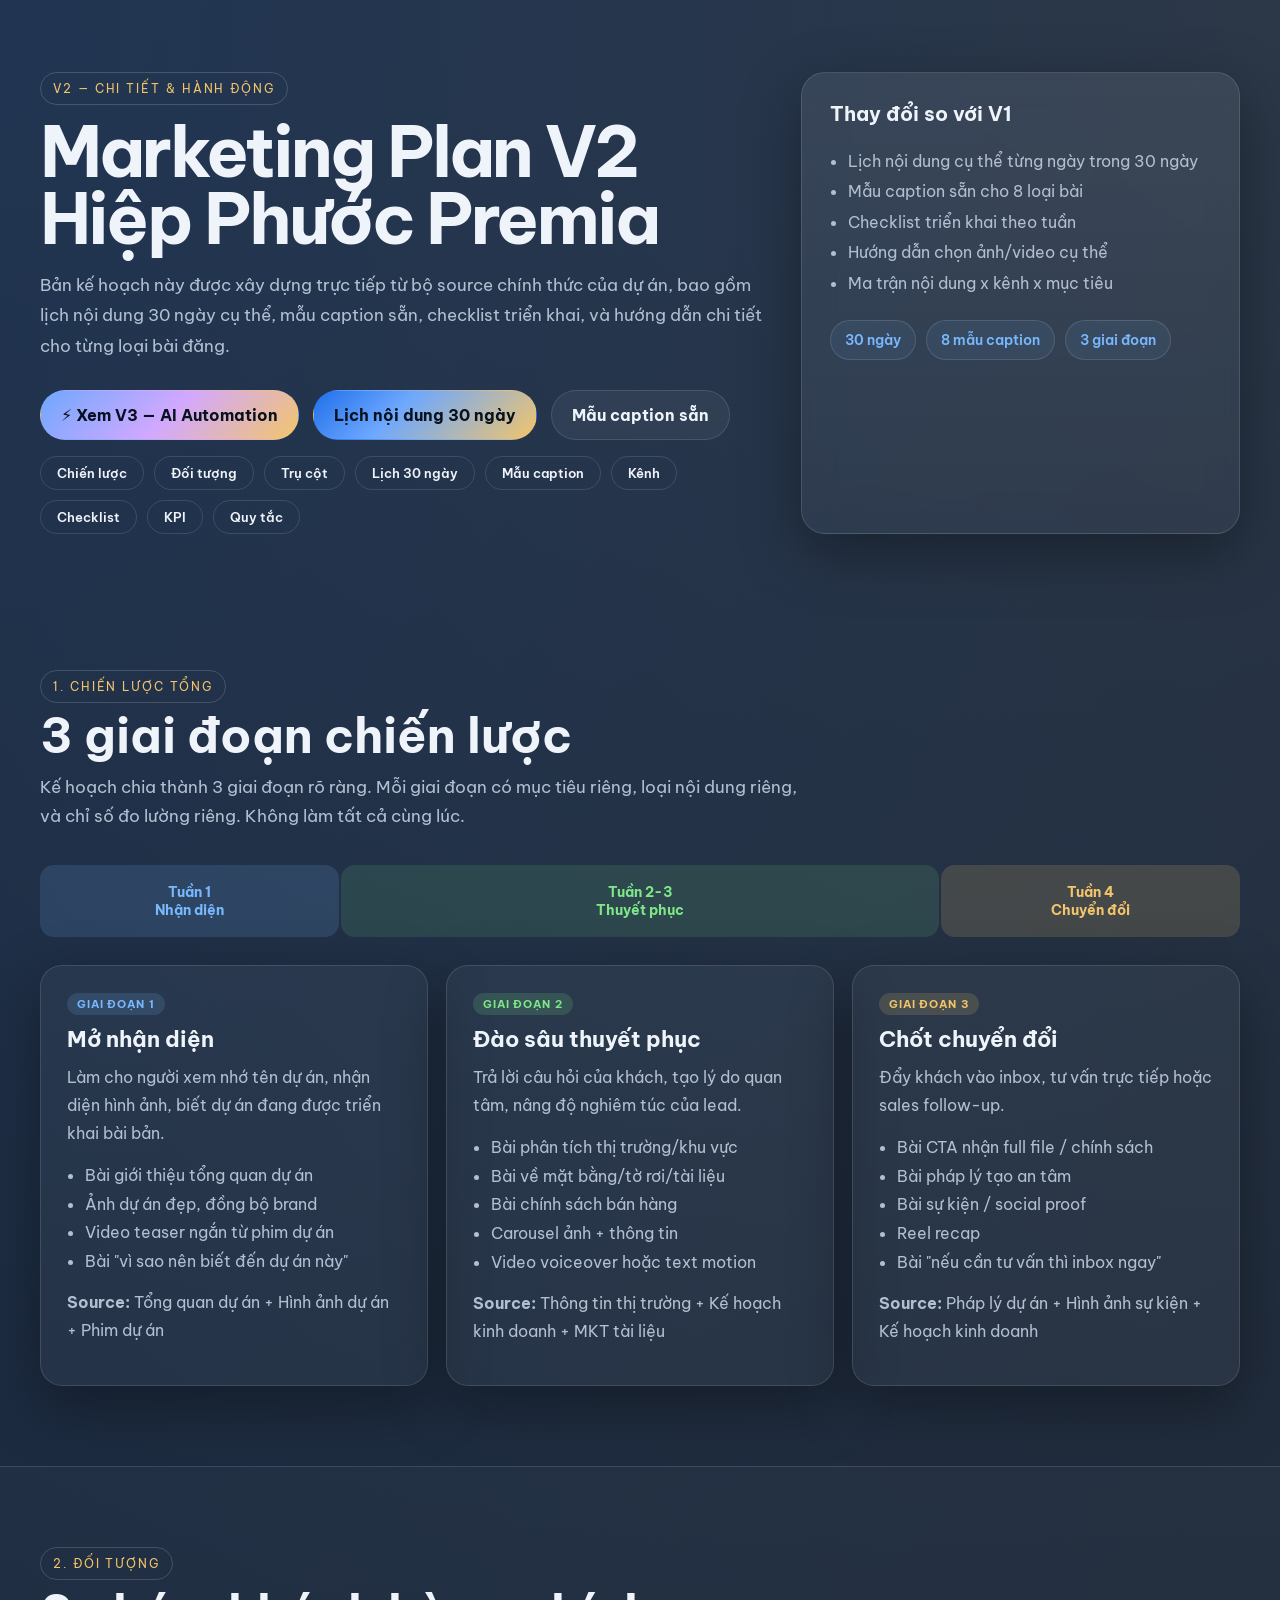
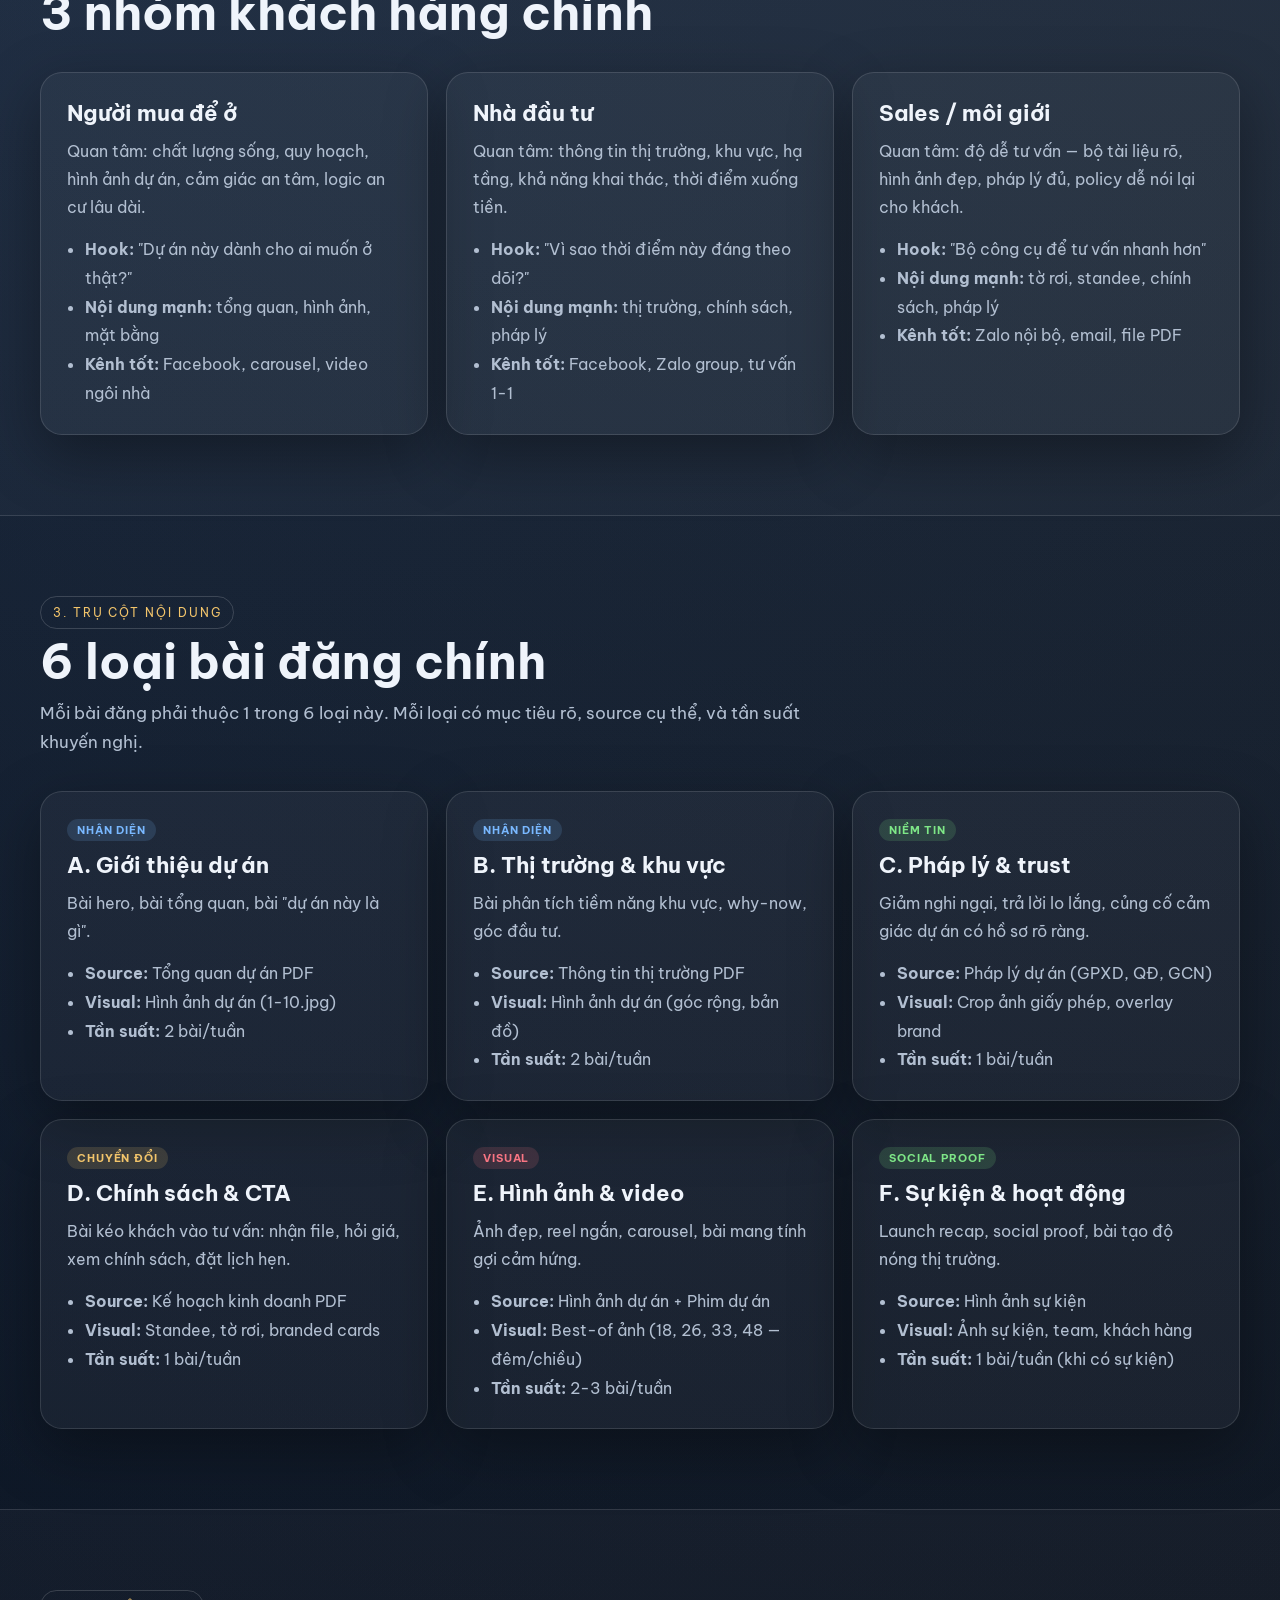
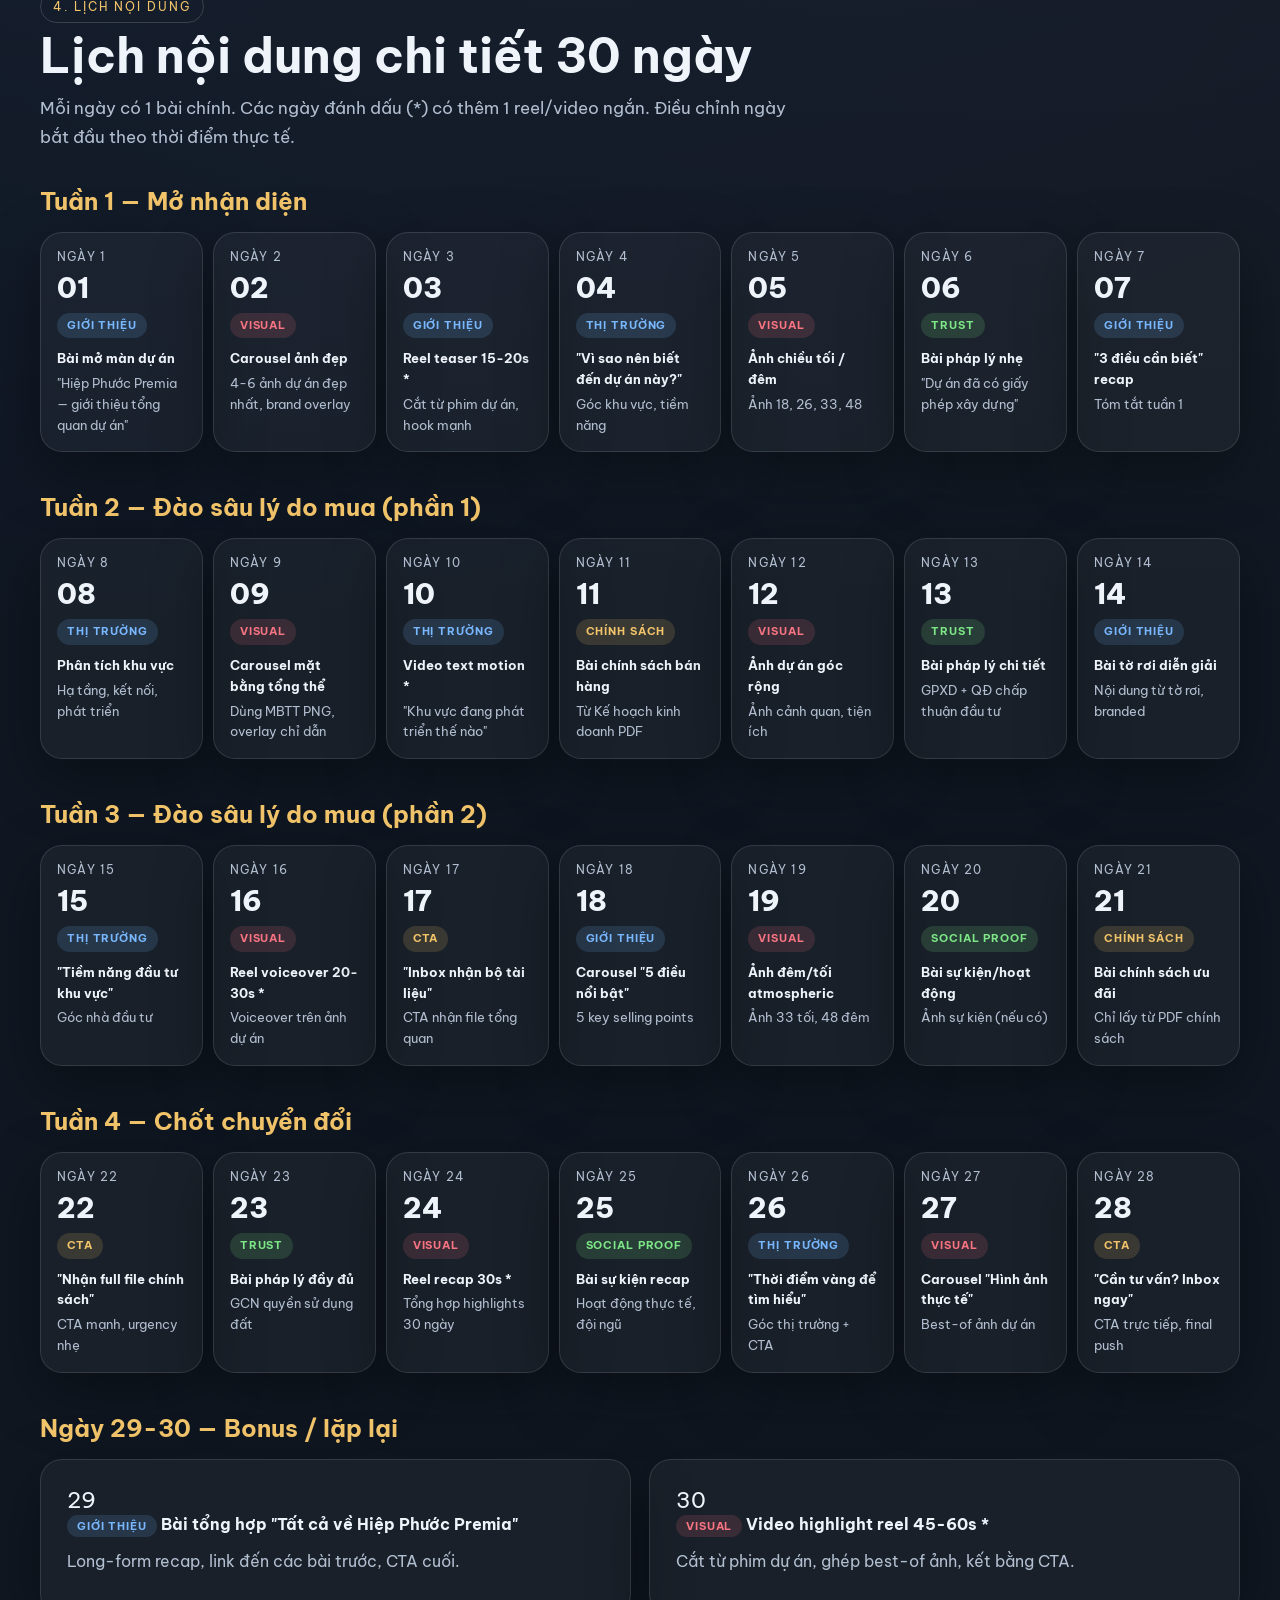
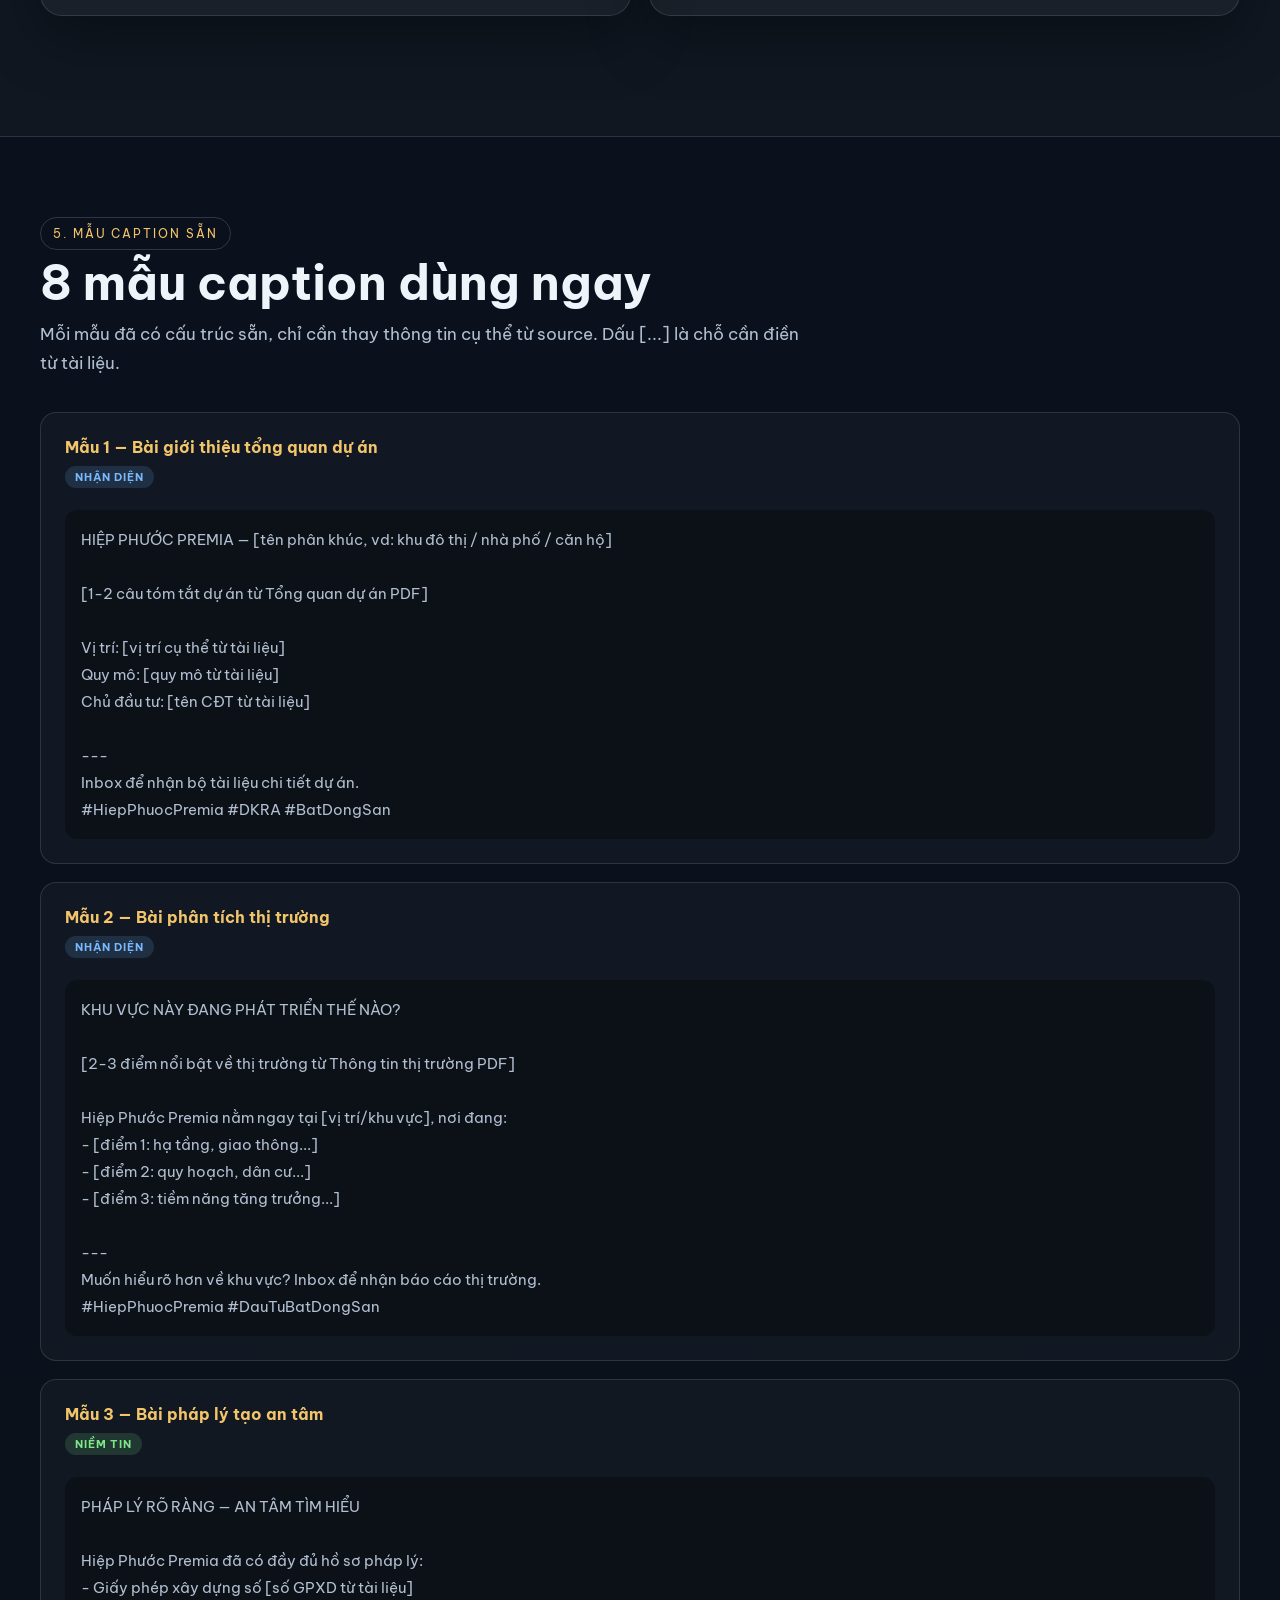
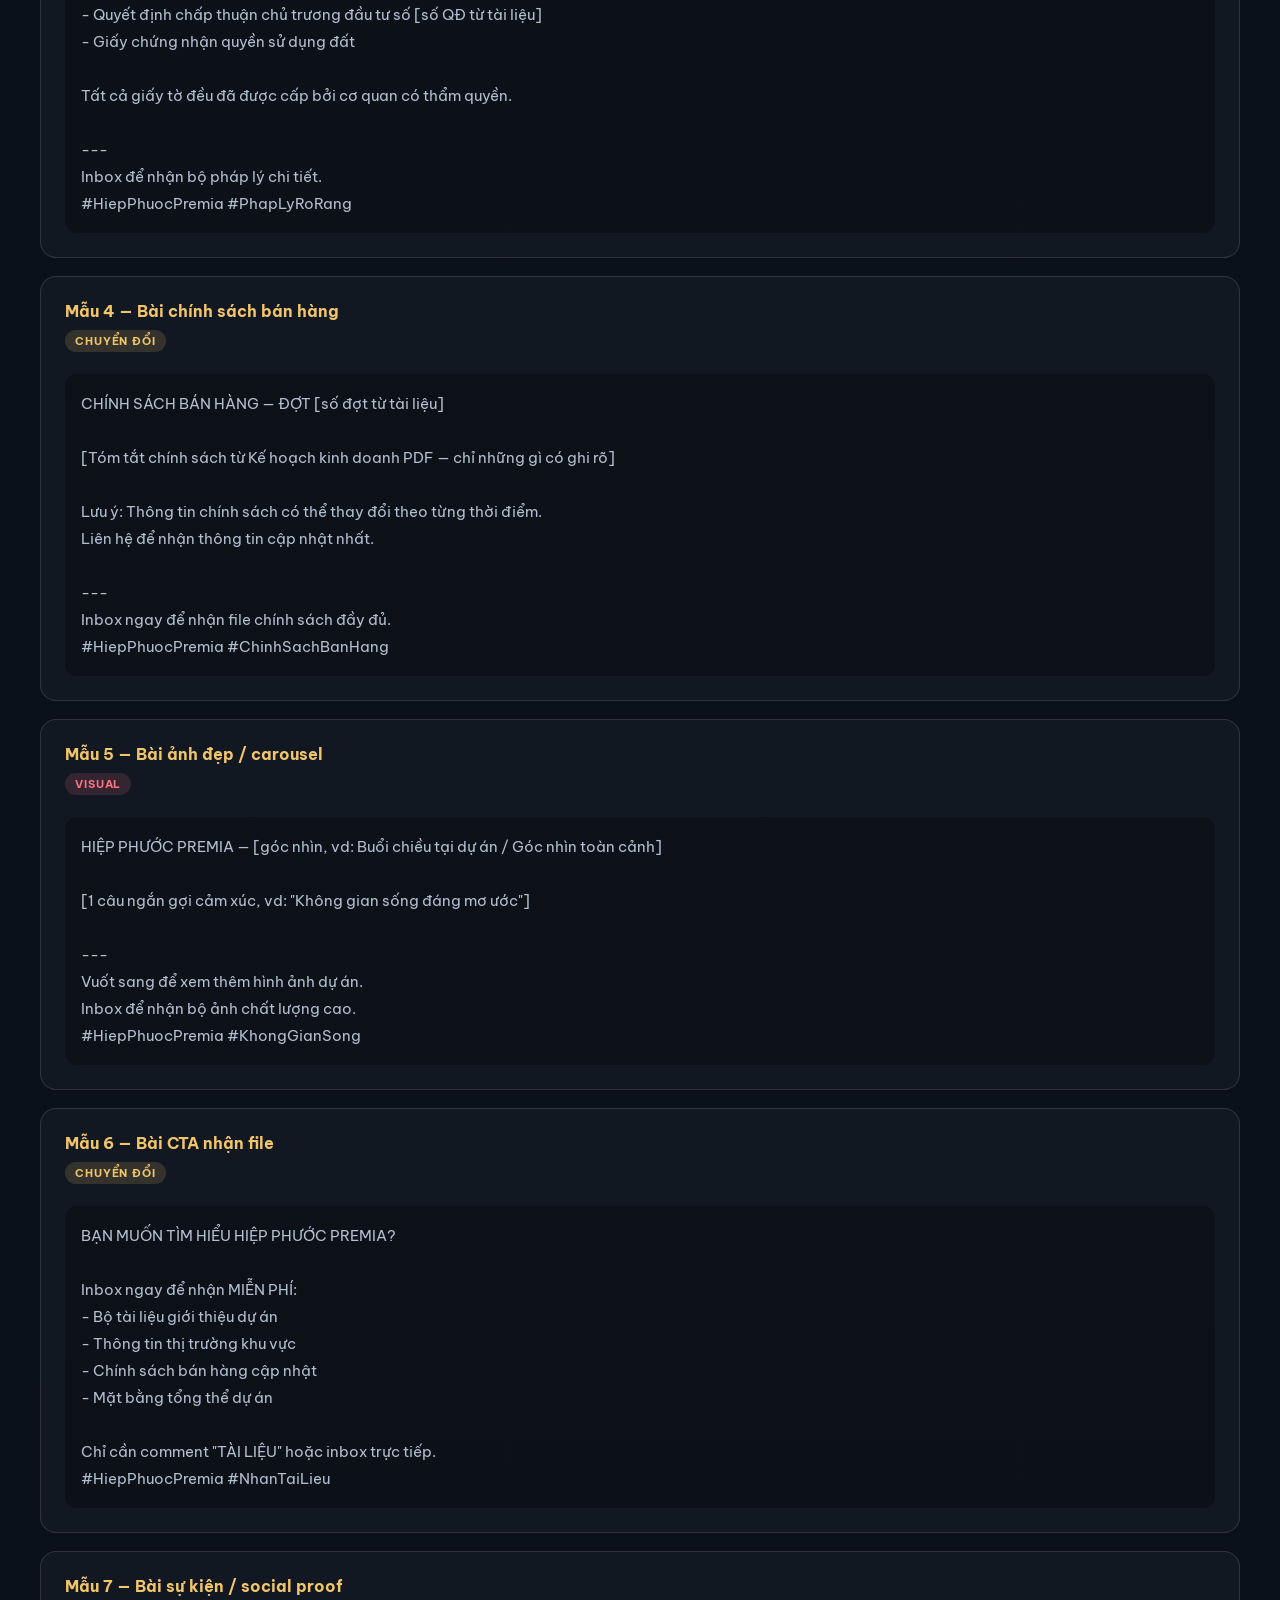
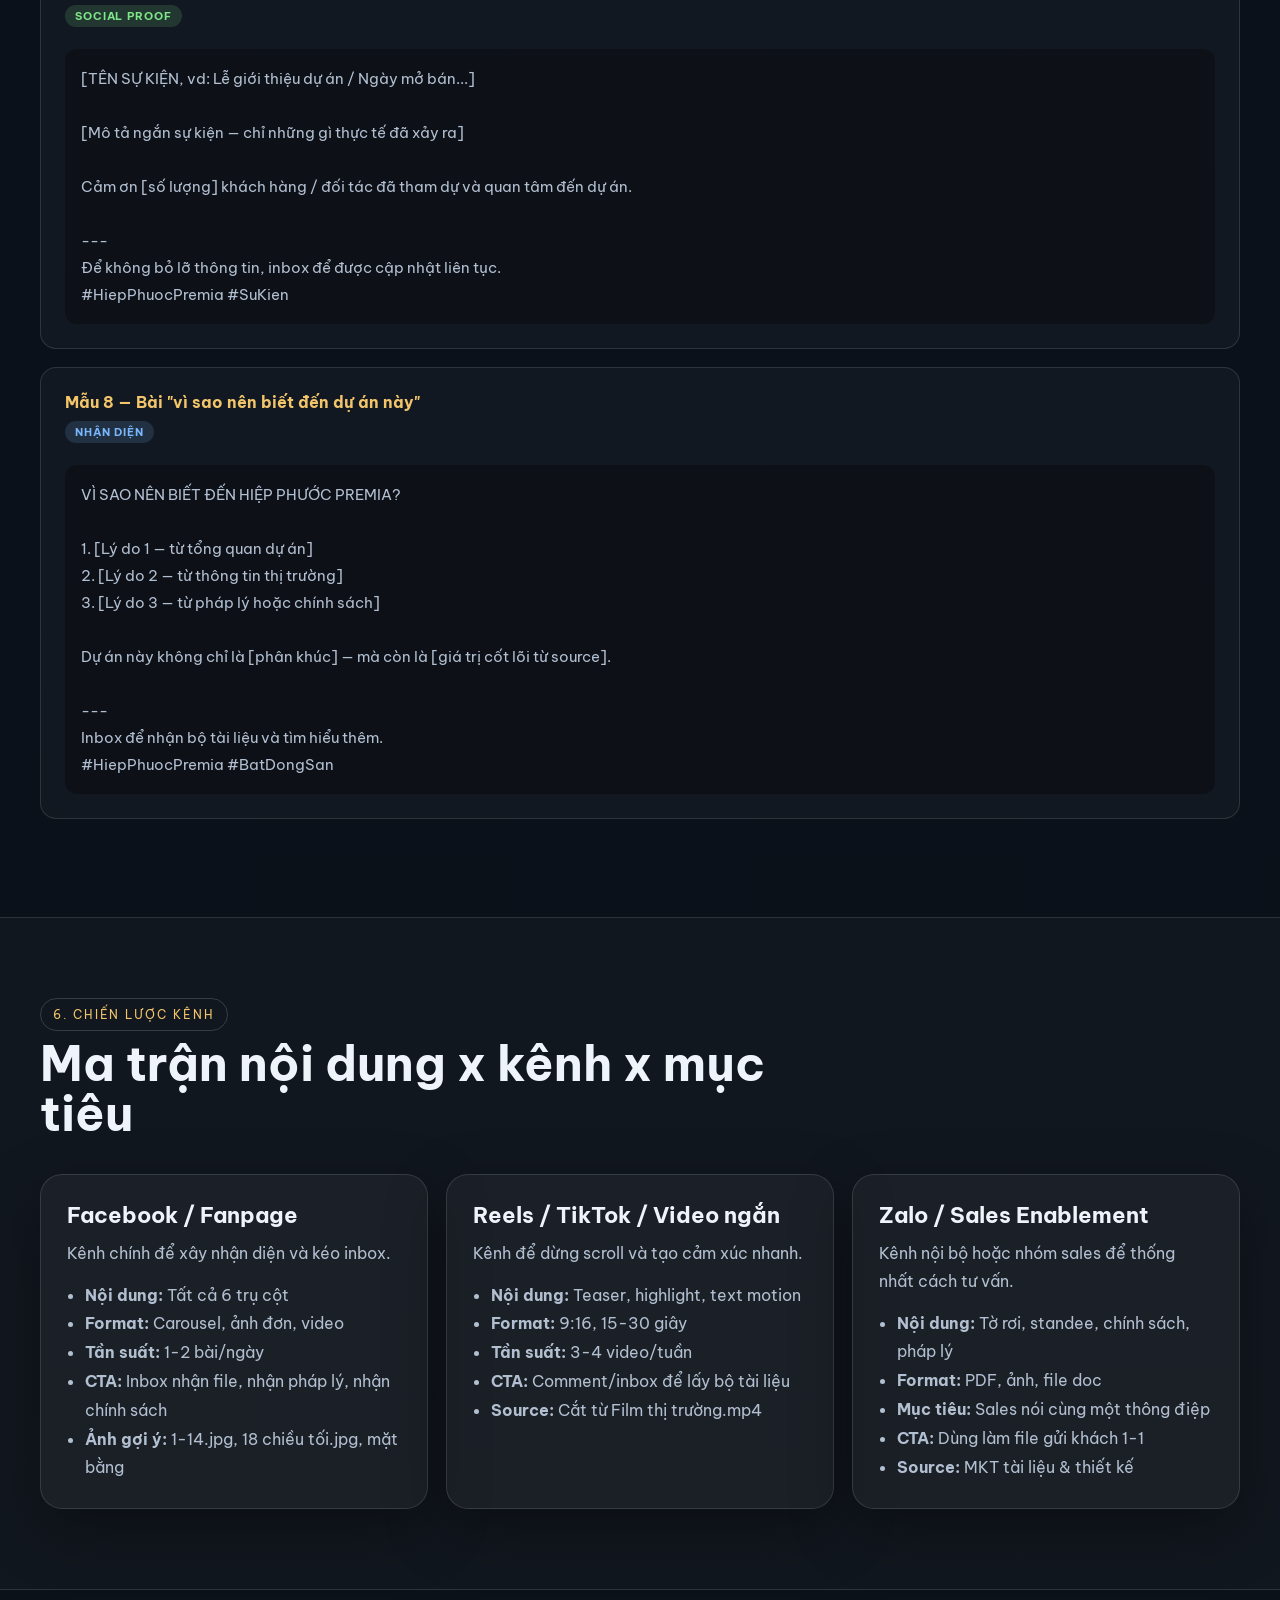
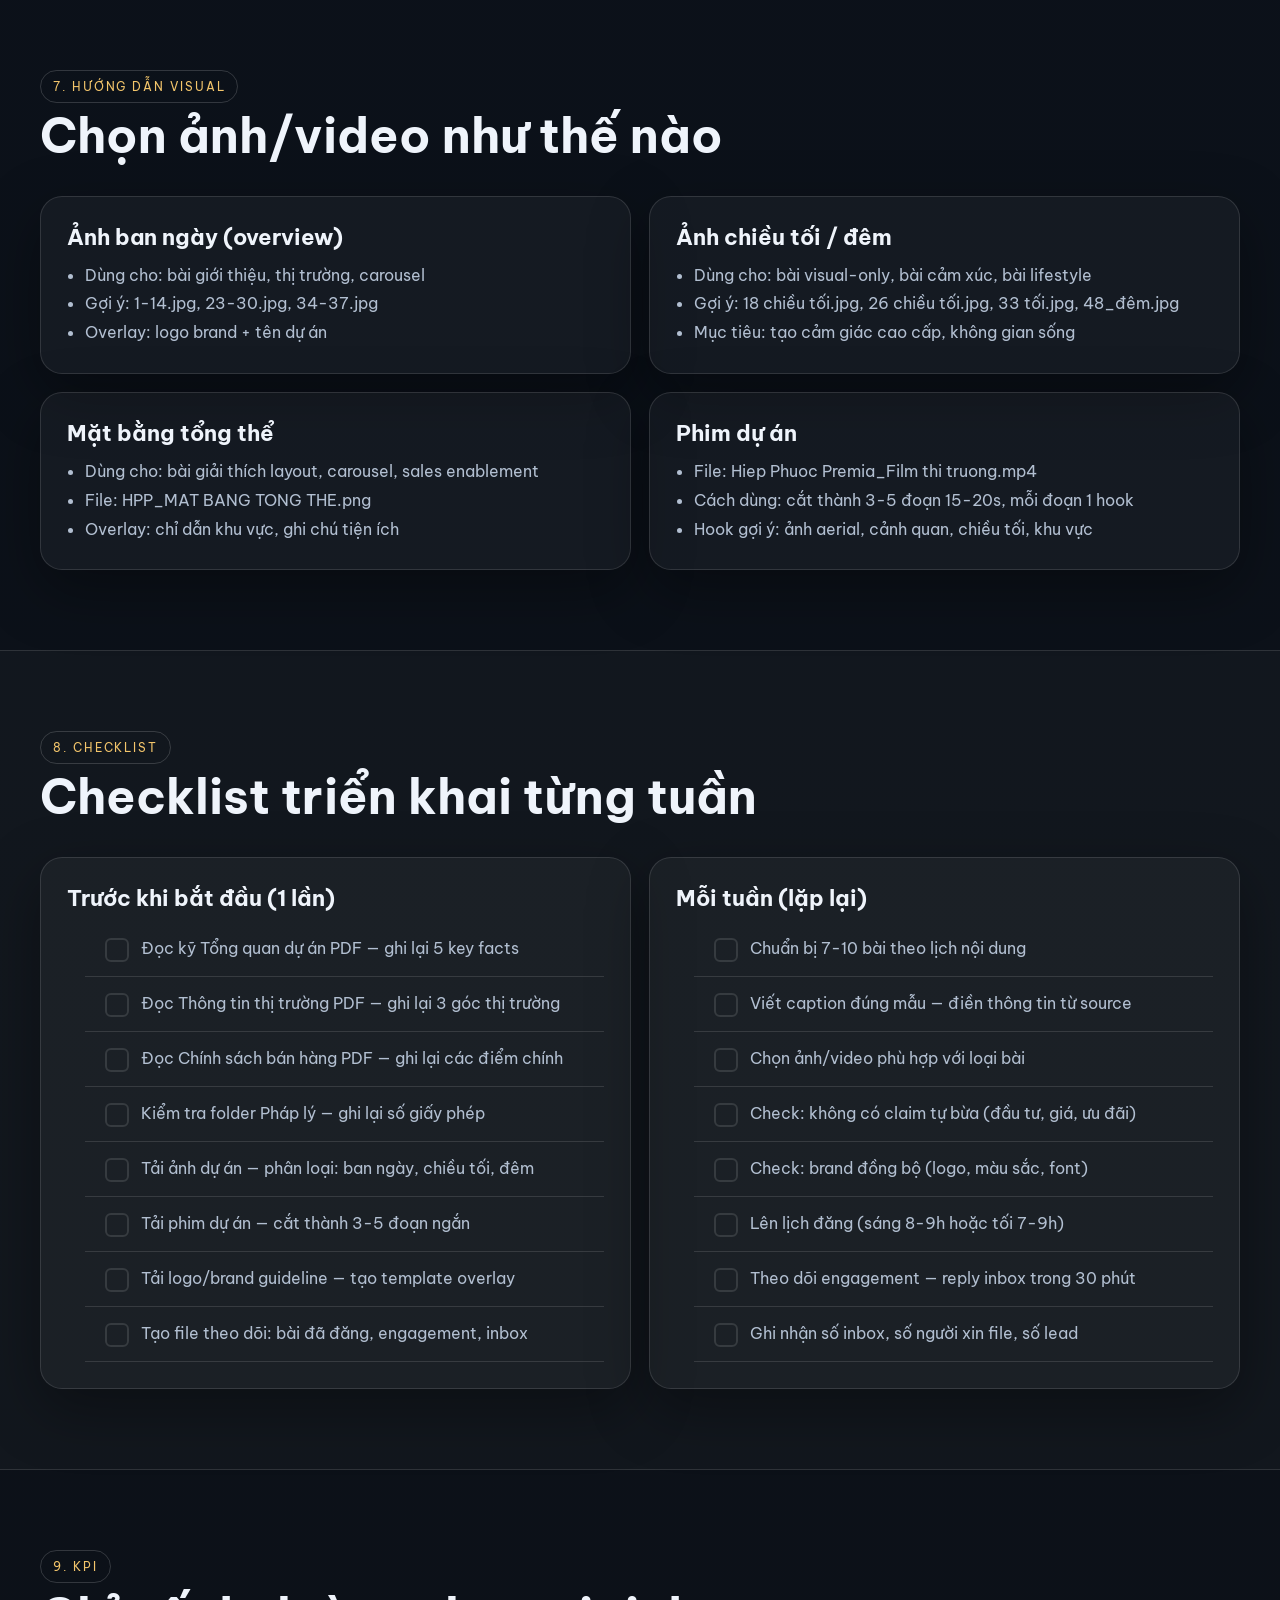
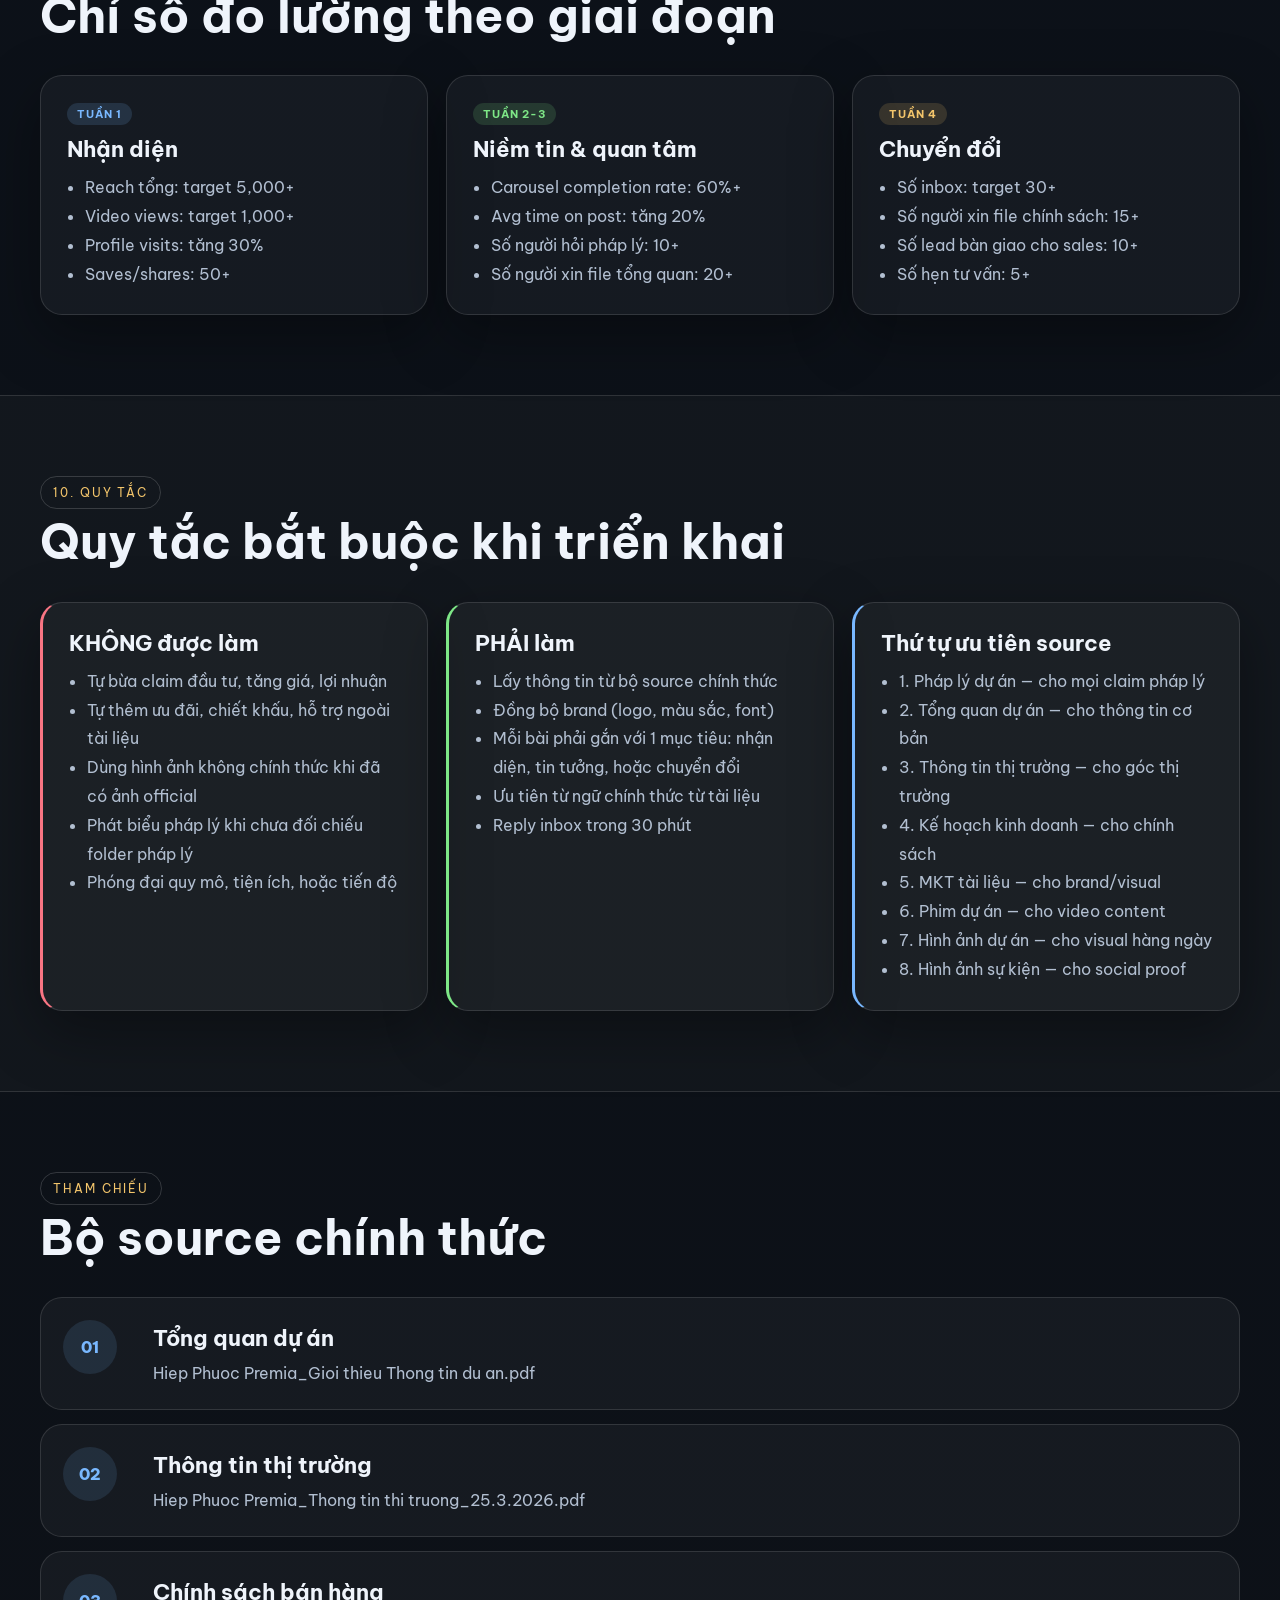
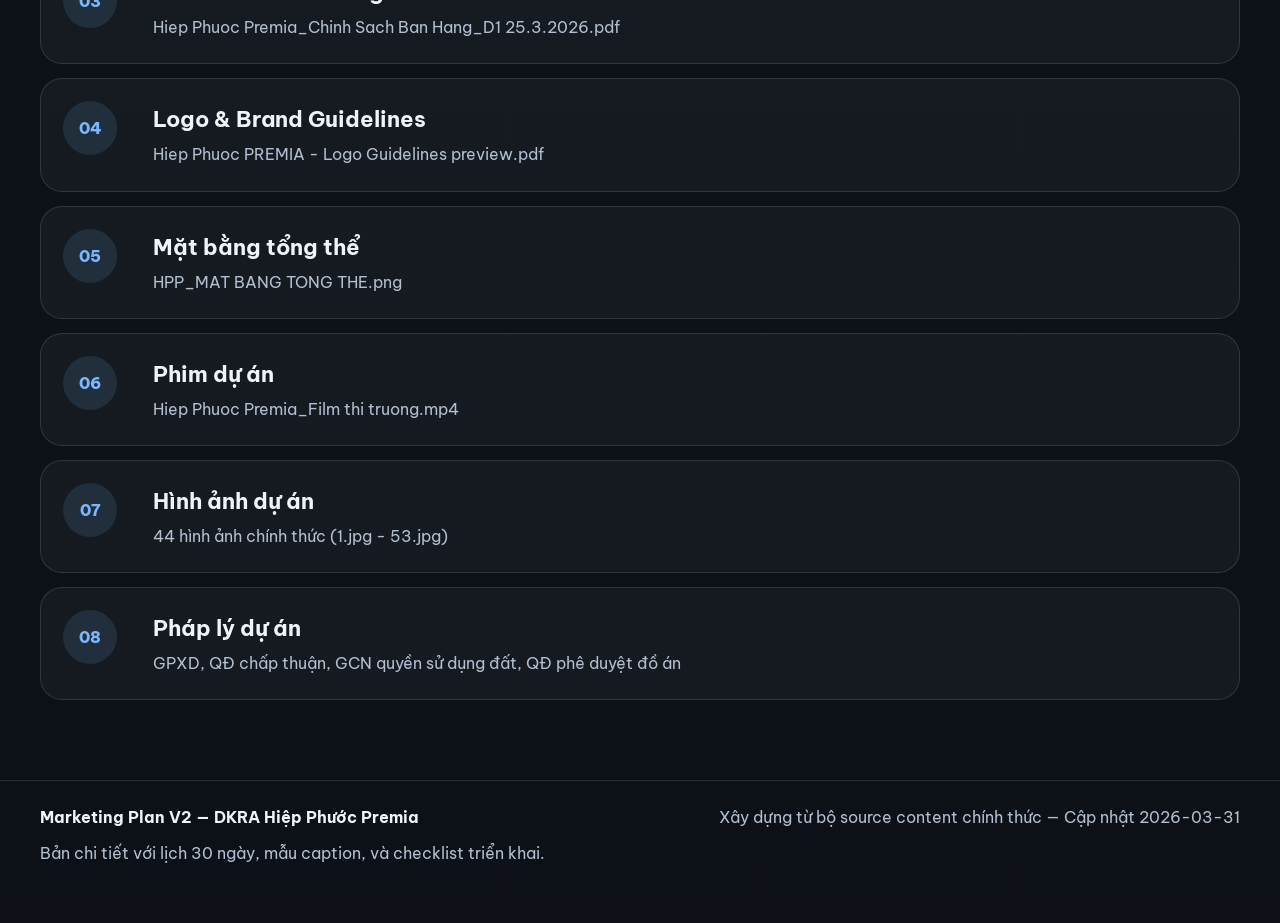
==== commit c2ec8d90: "Add V3 link to V2 page" ====
--- a/index.html
+++ b/index.html
@@ -179,6 +179,7 @@
             và hướng dẫn chi tiết cho từng loại bài đăng.
           </p>
           <div class="hero-actions">
+            <a class="btn btn-primary" href="v3.html" style="background:linear-gradient(135deg,#6ea8fe,#d2a8ff,#f3c56b);">⚡ Xem V3 — AI Automation</a>
             <a class="btn btn-primary" href="#calendar">Lịch nội dung 30 ngày</a>
             <a class="btn btn-secondary" href="#templates">Mẫu caption sẵn</a>
           </div>
